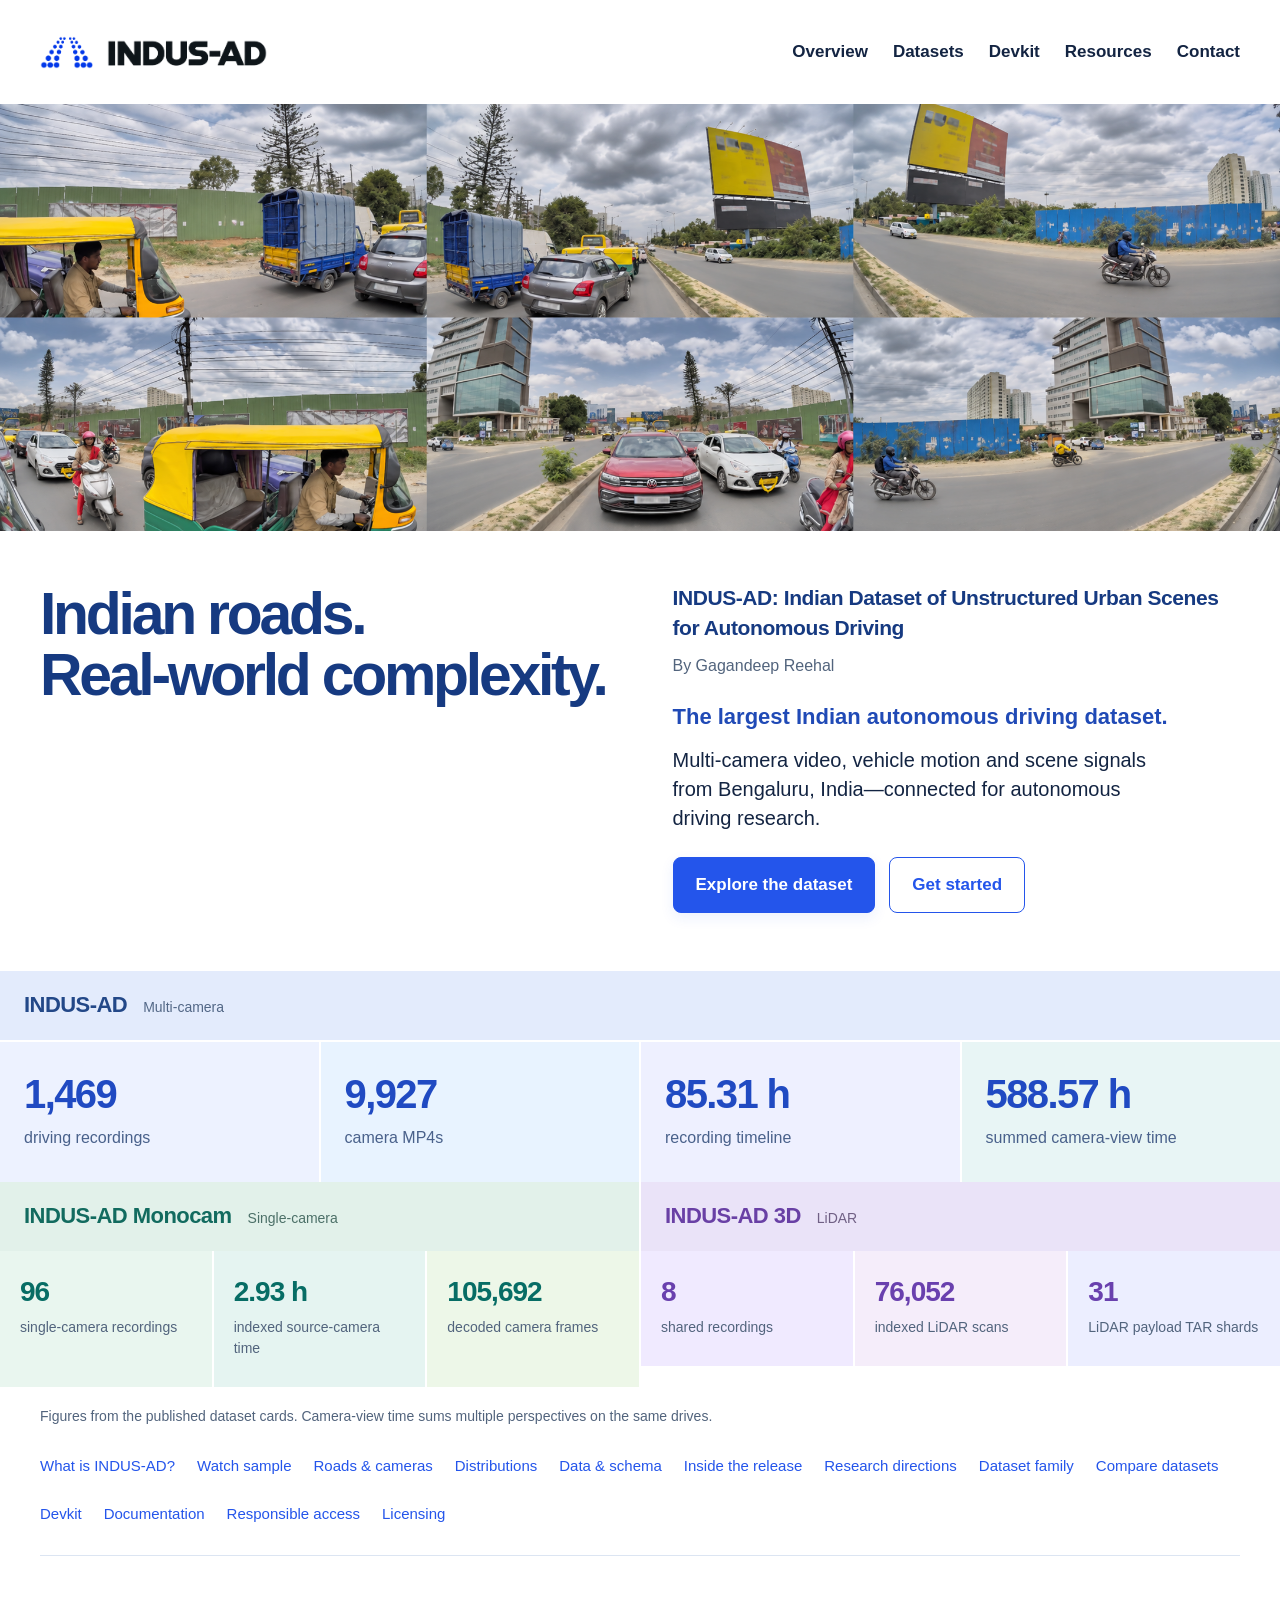
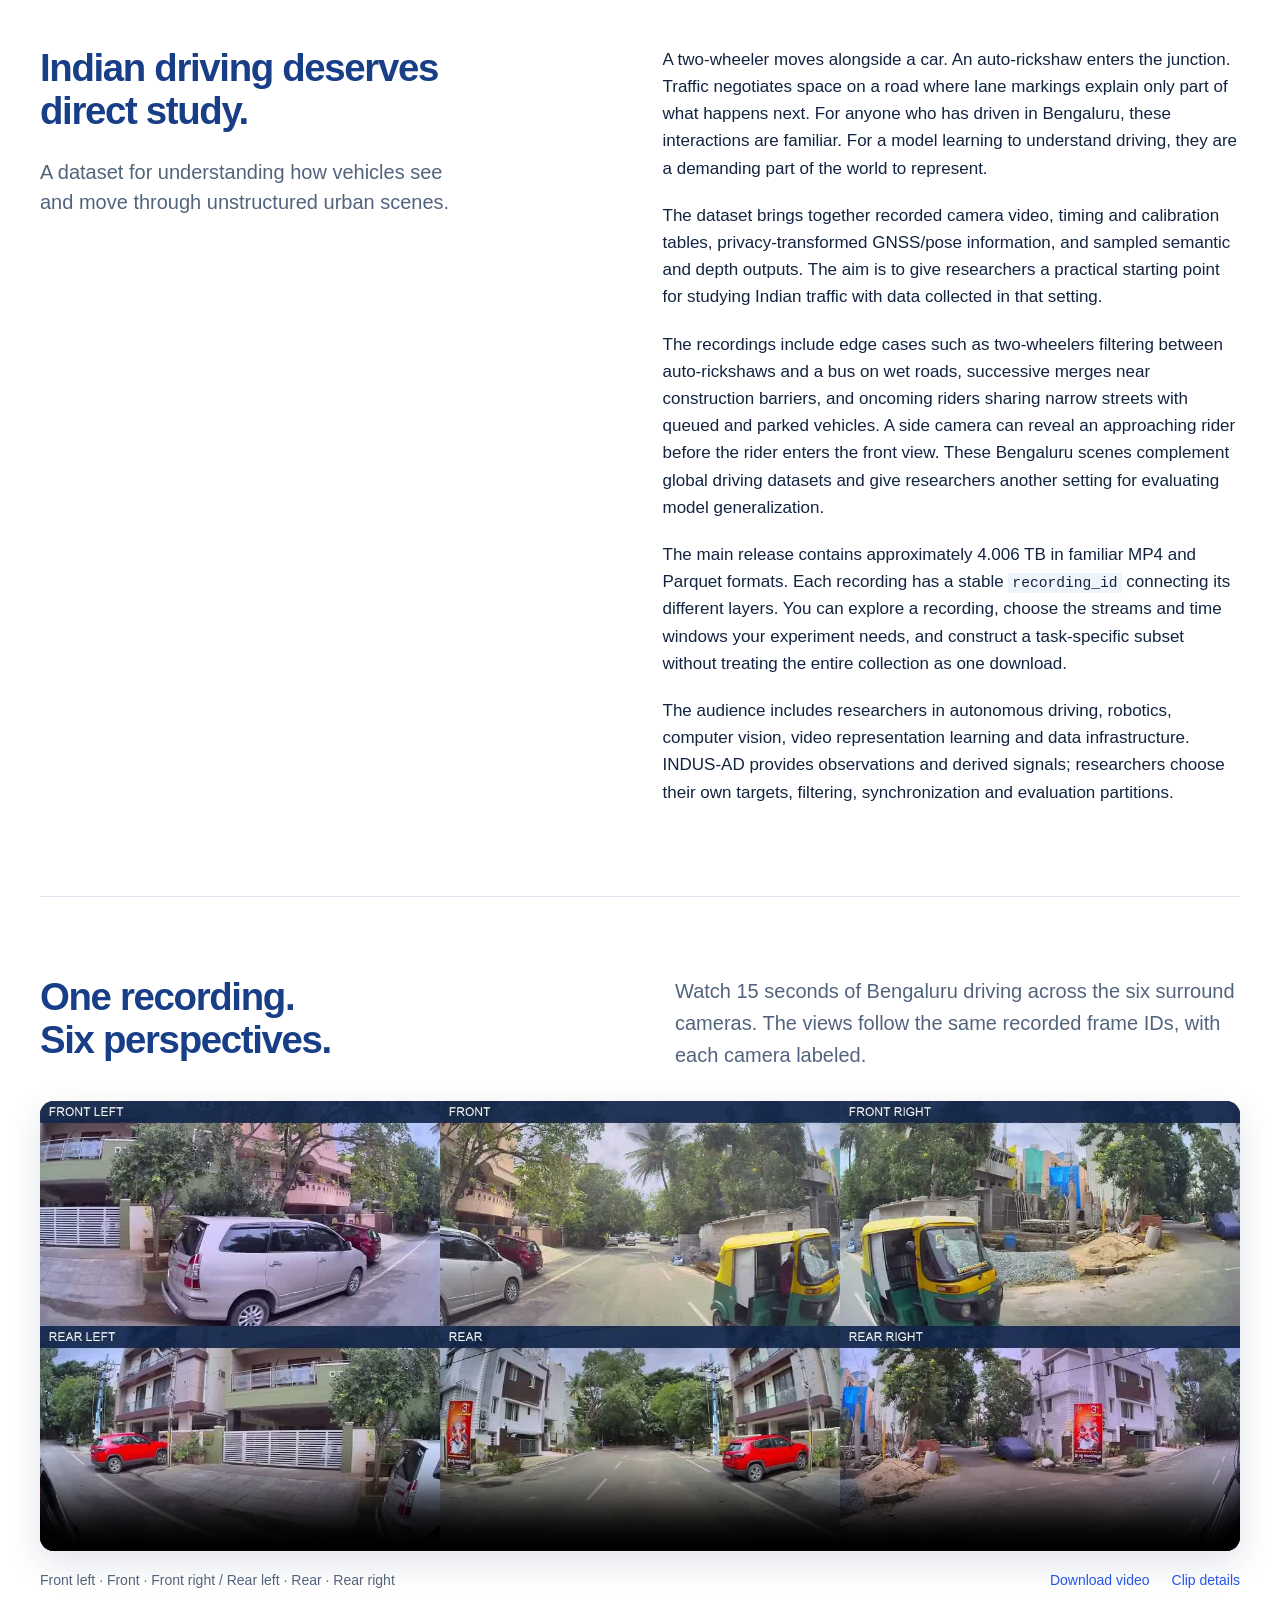
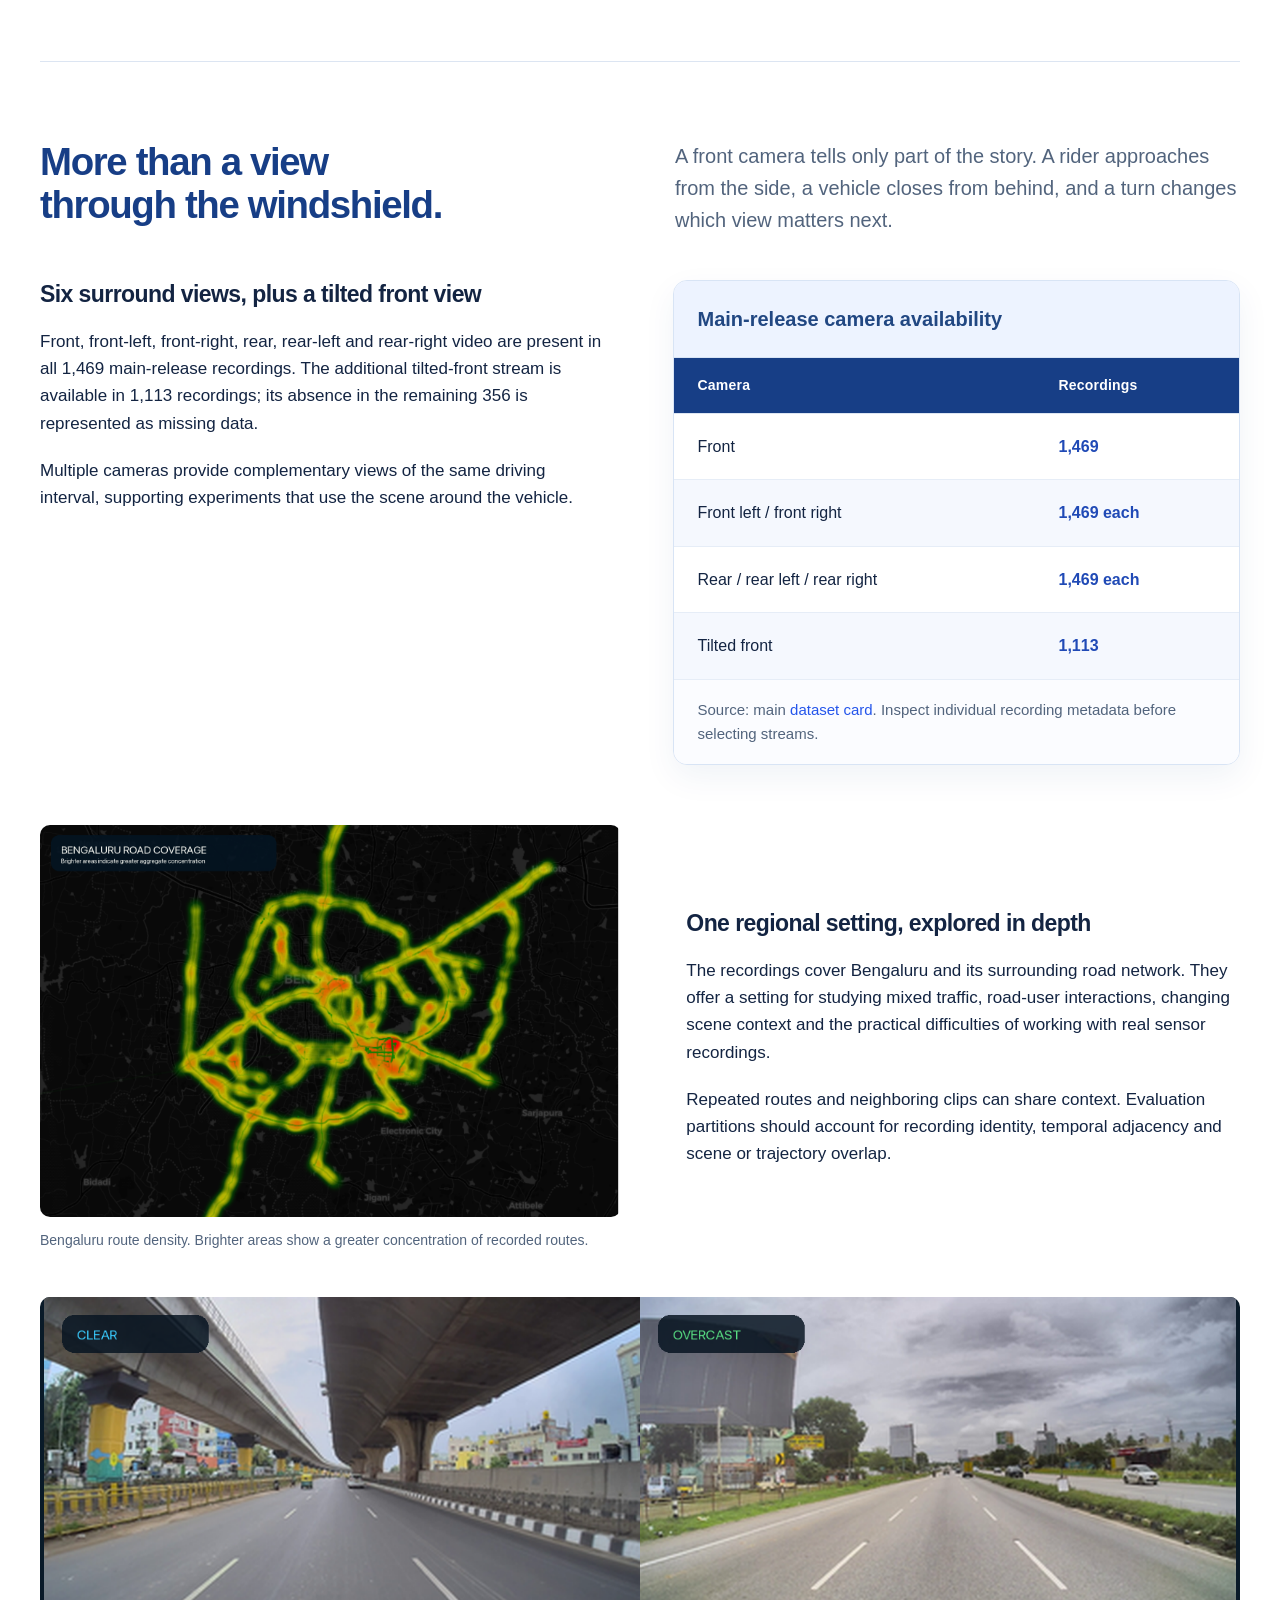
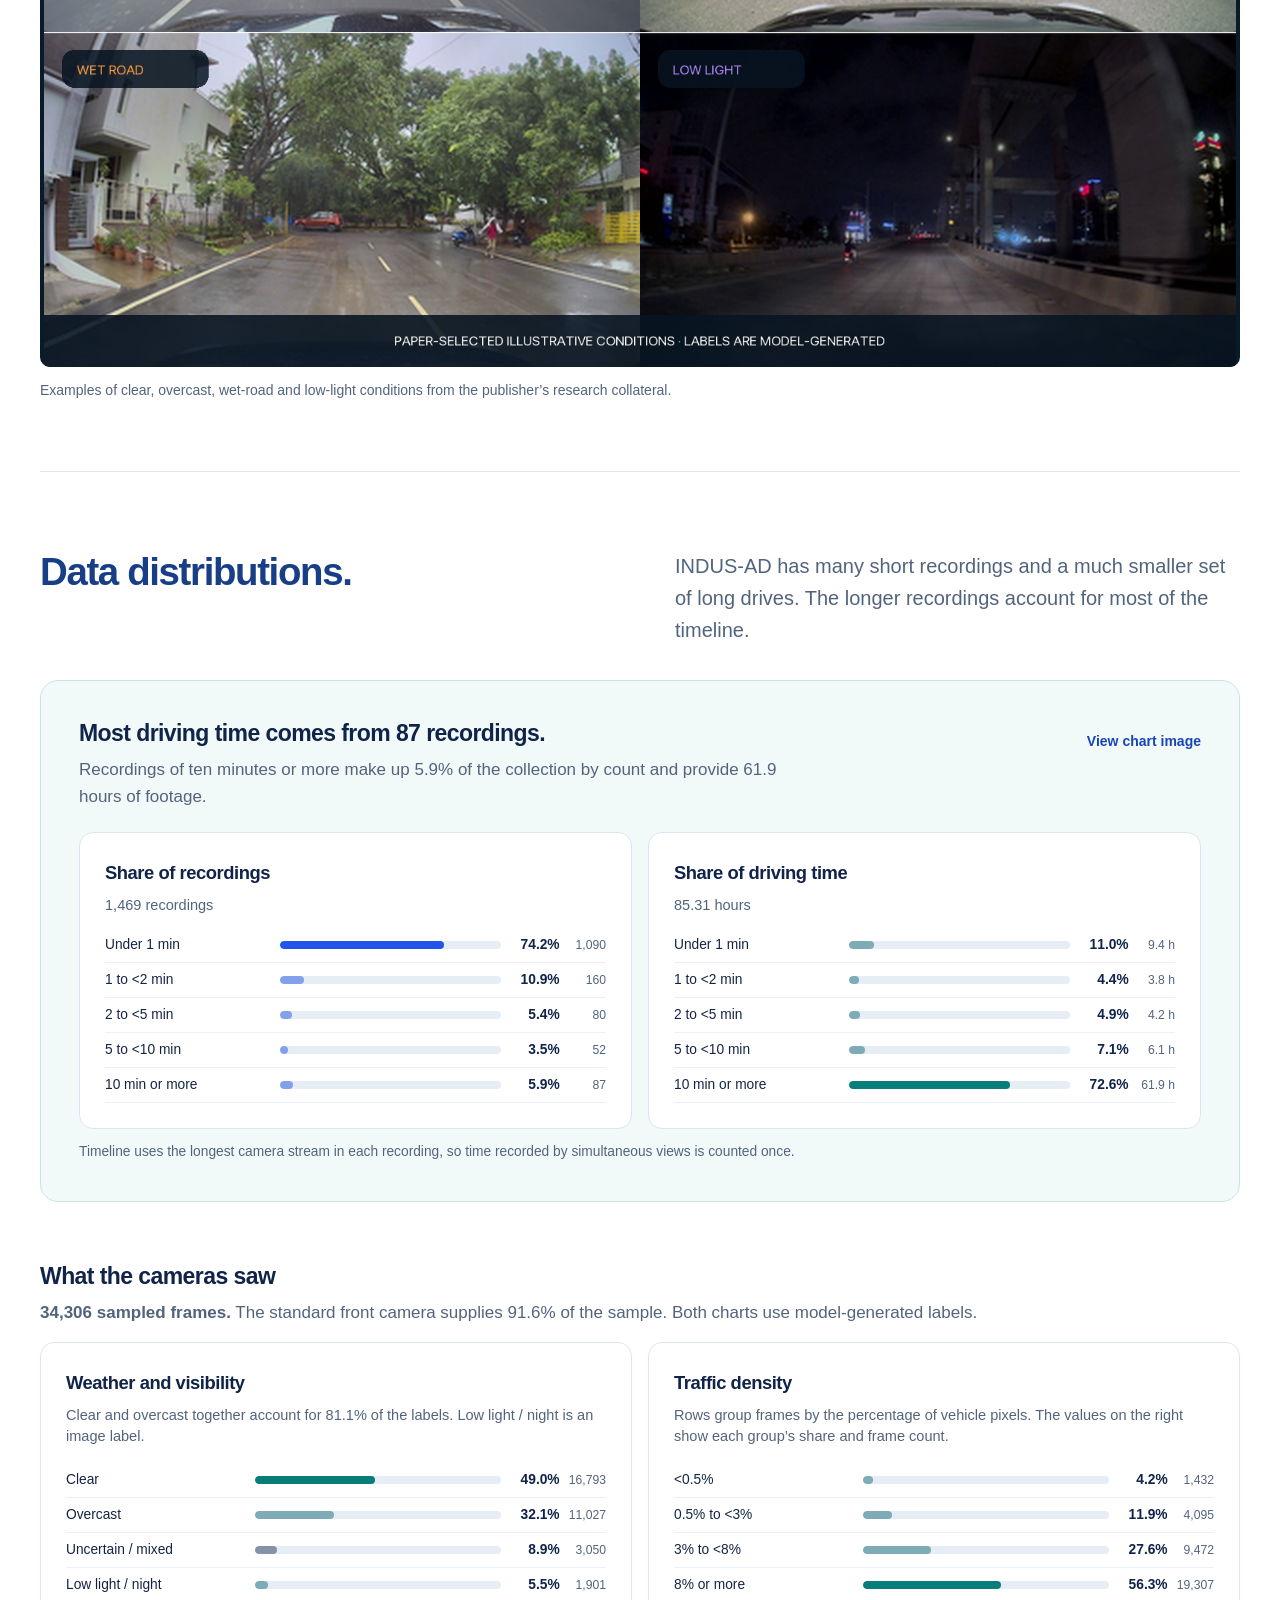
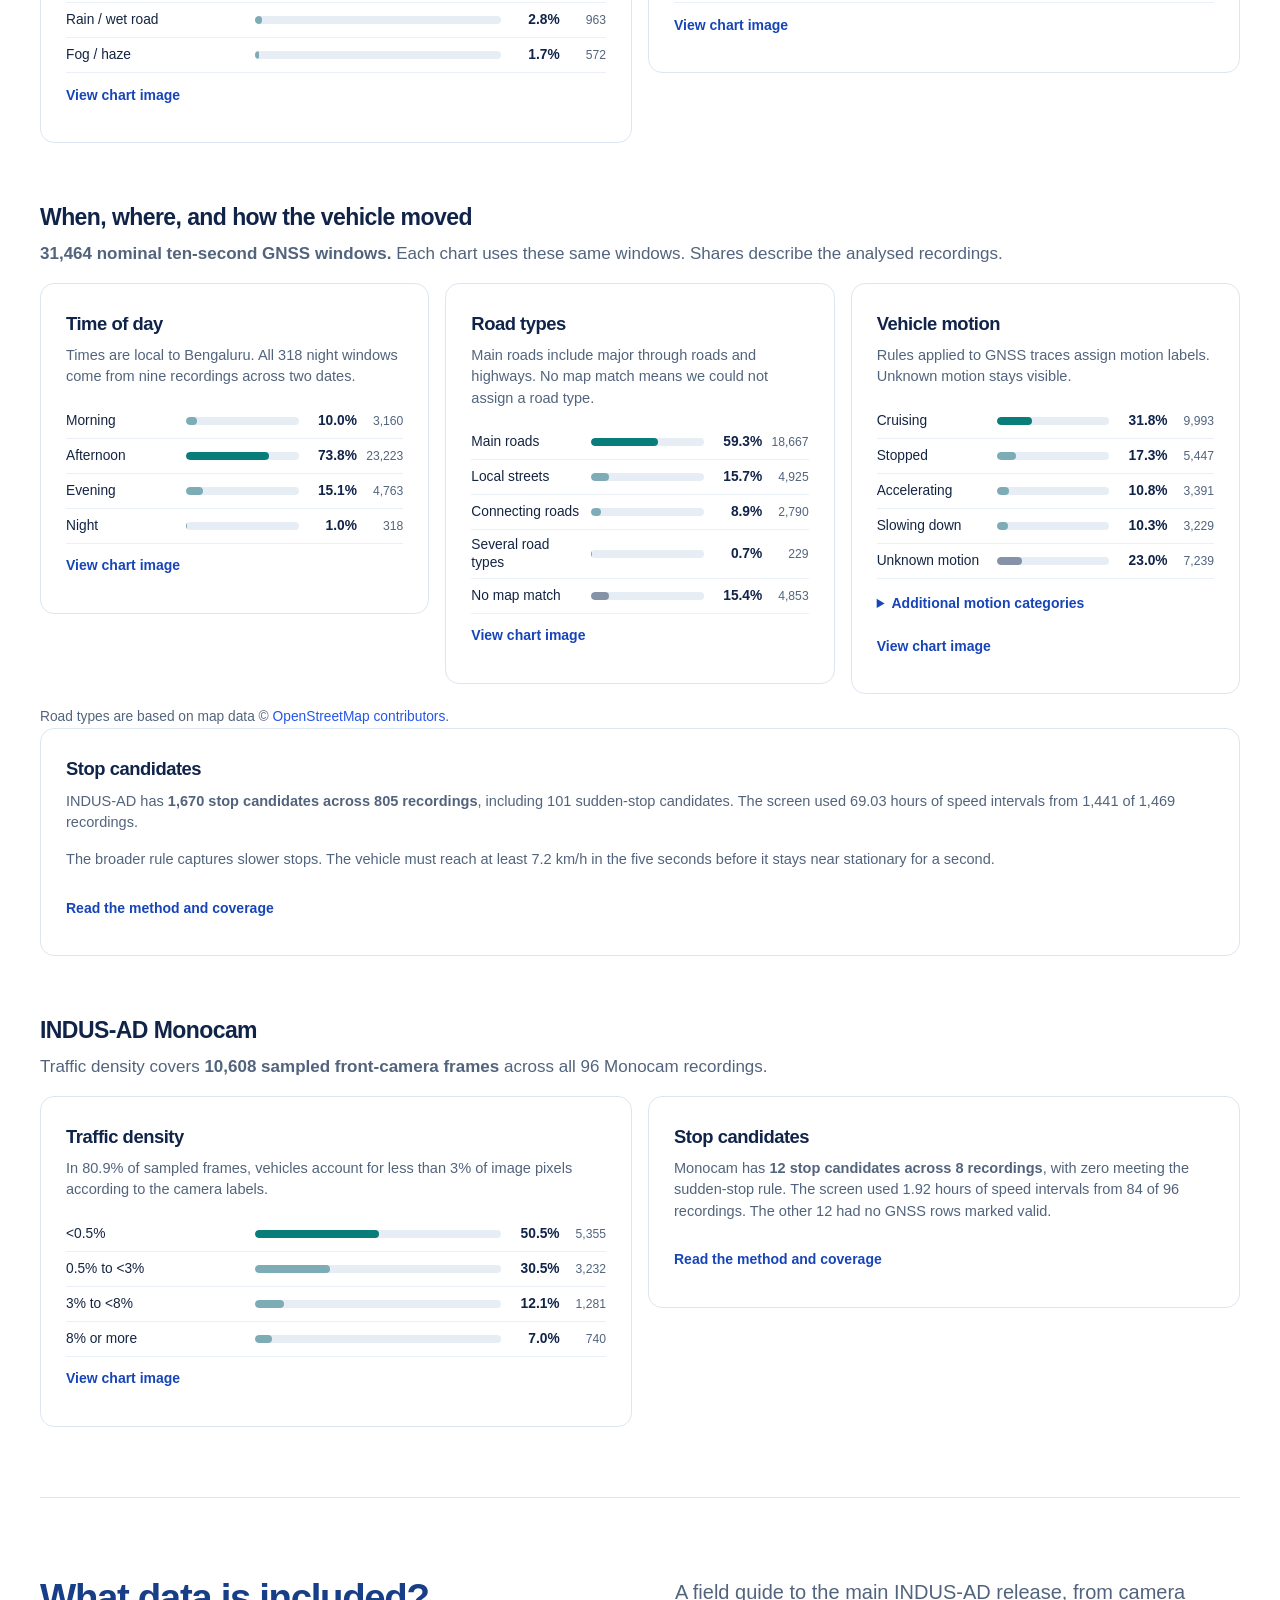
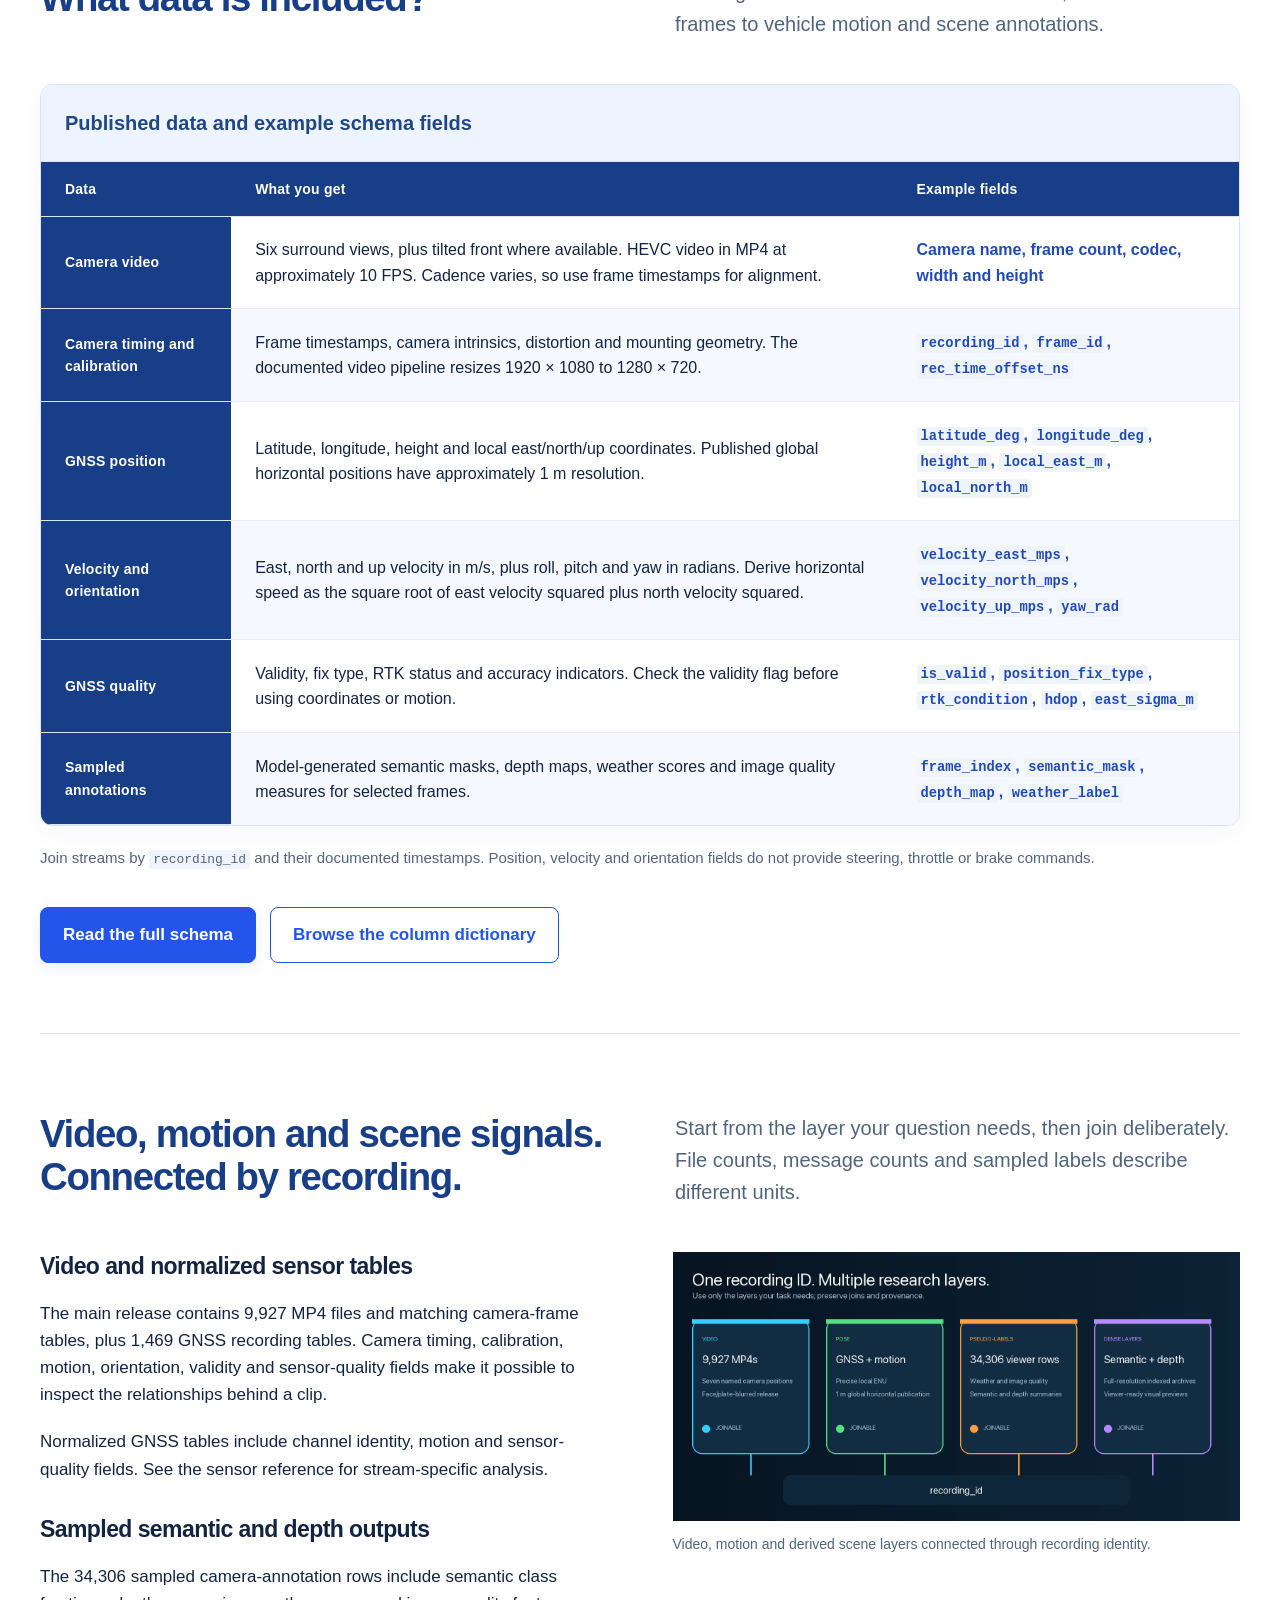
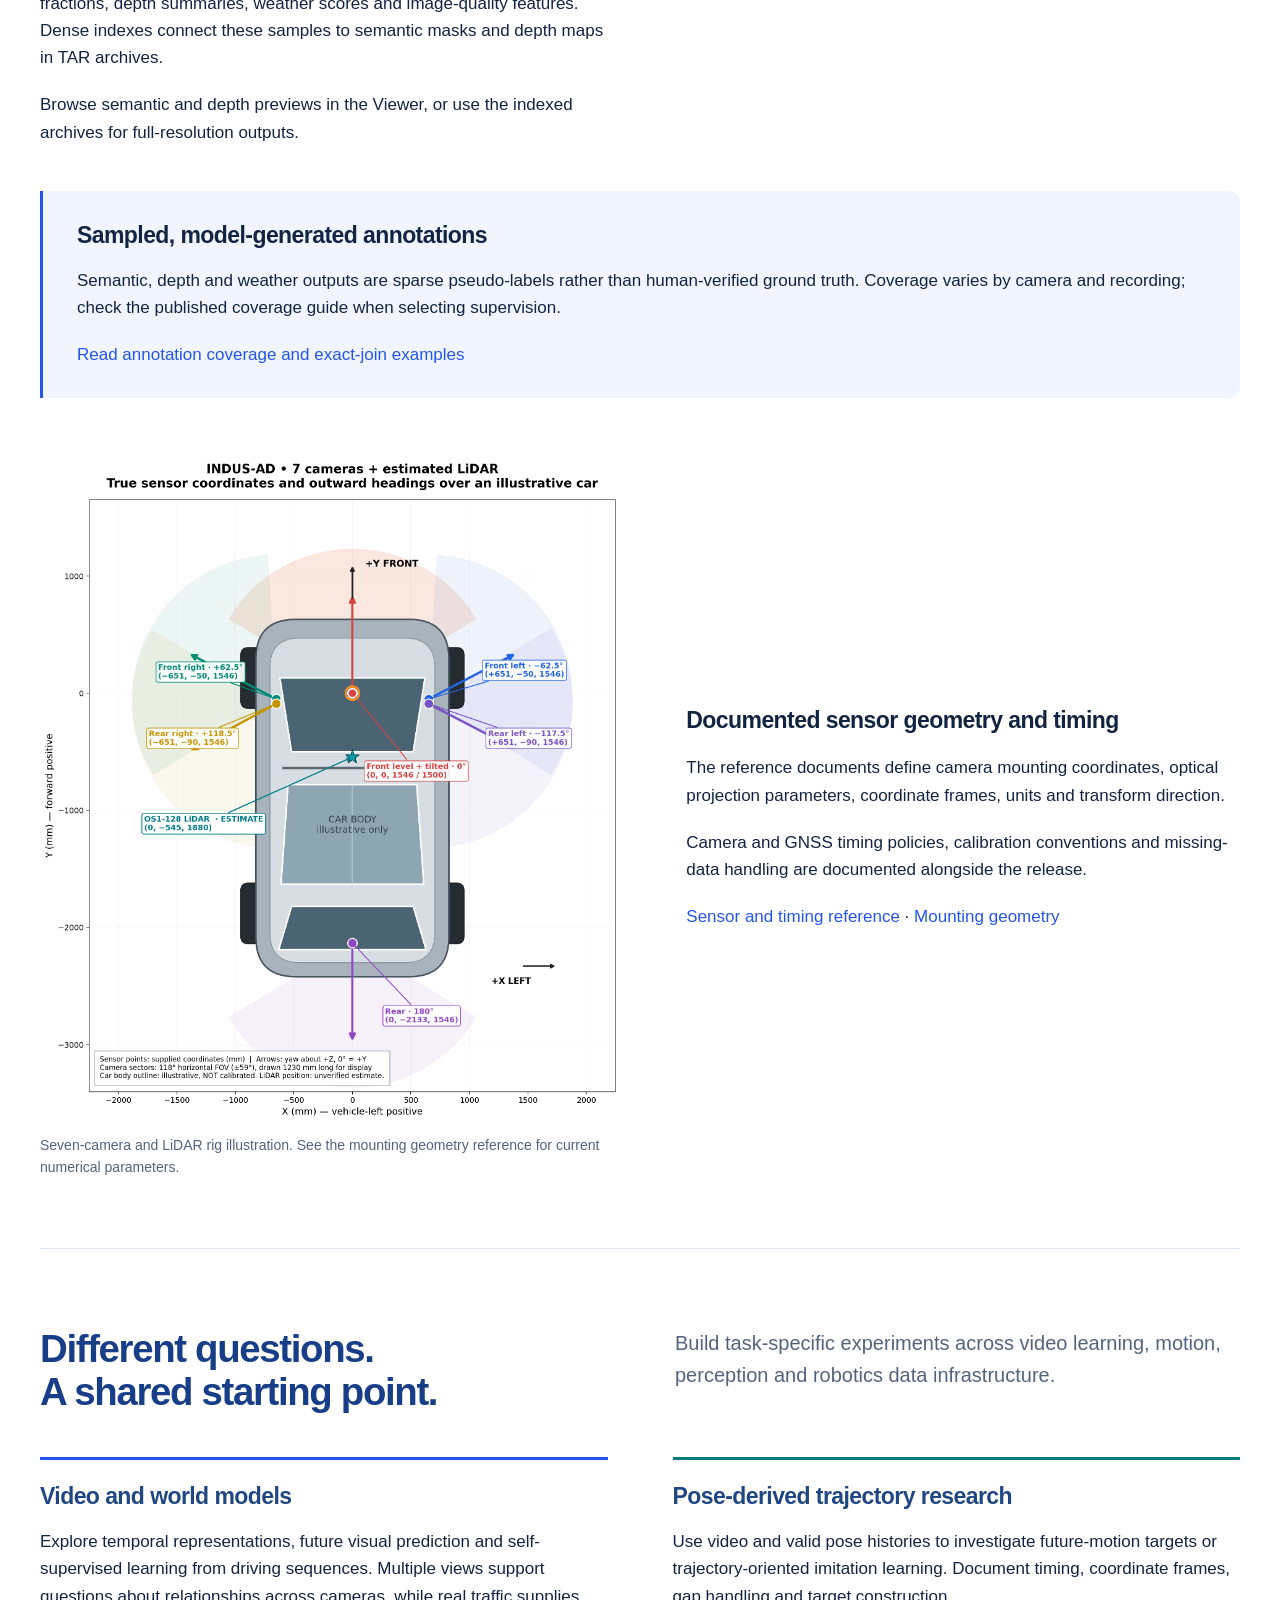
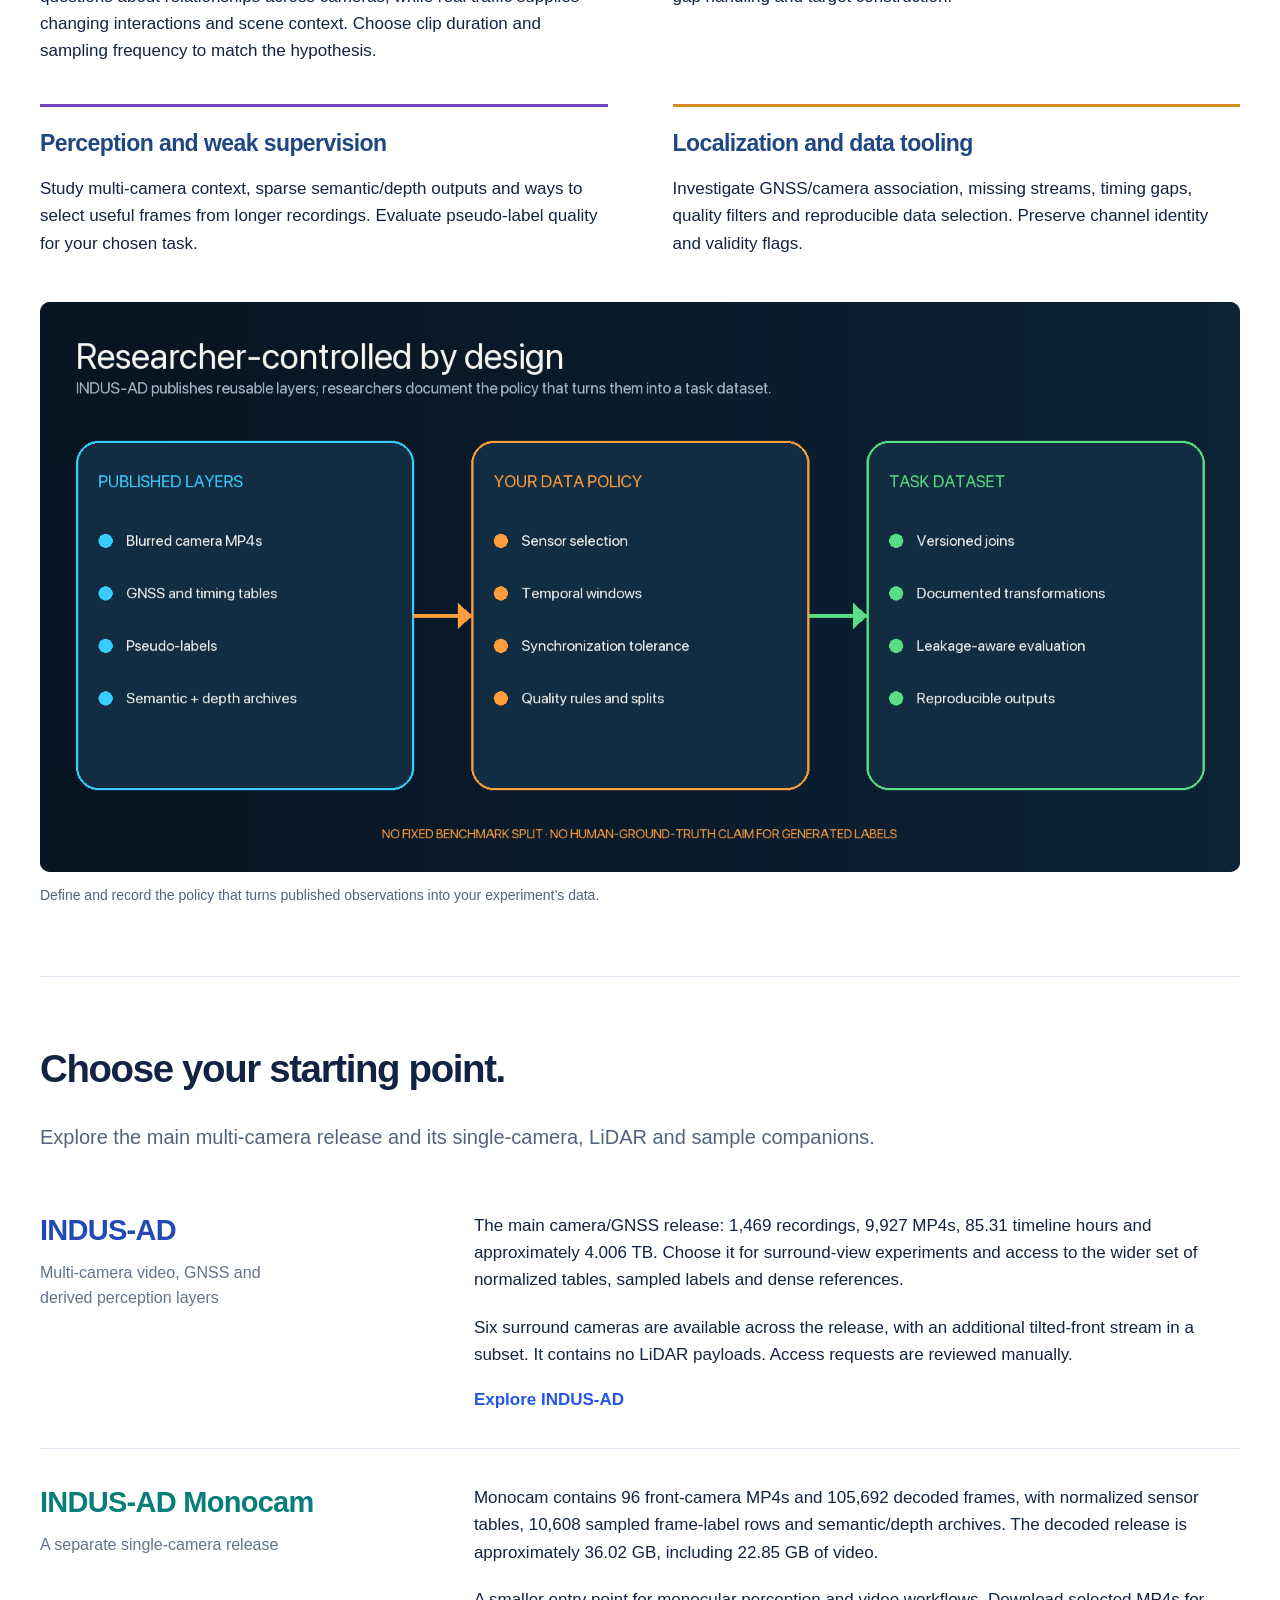
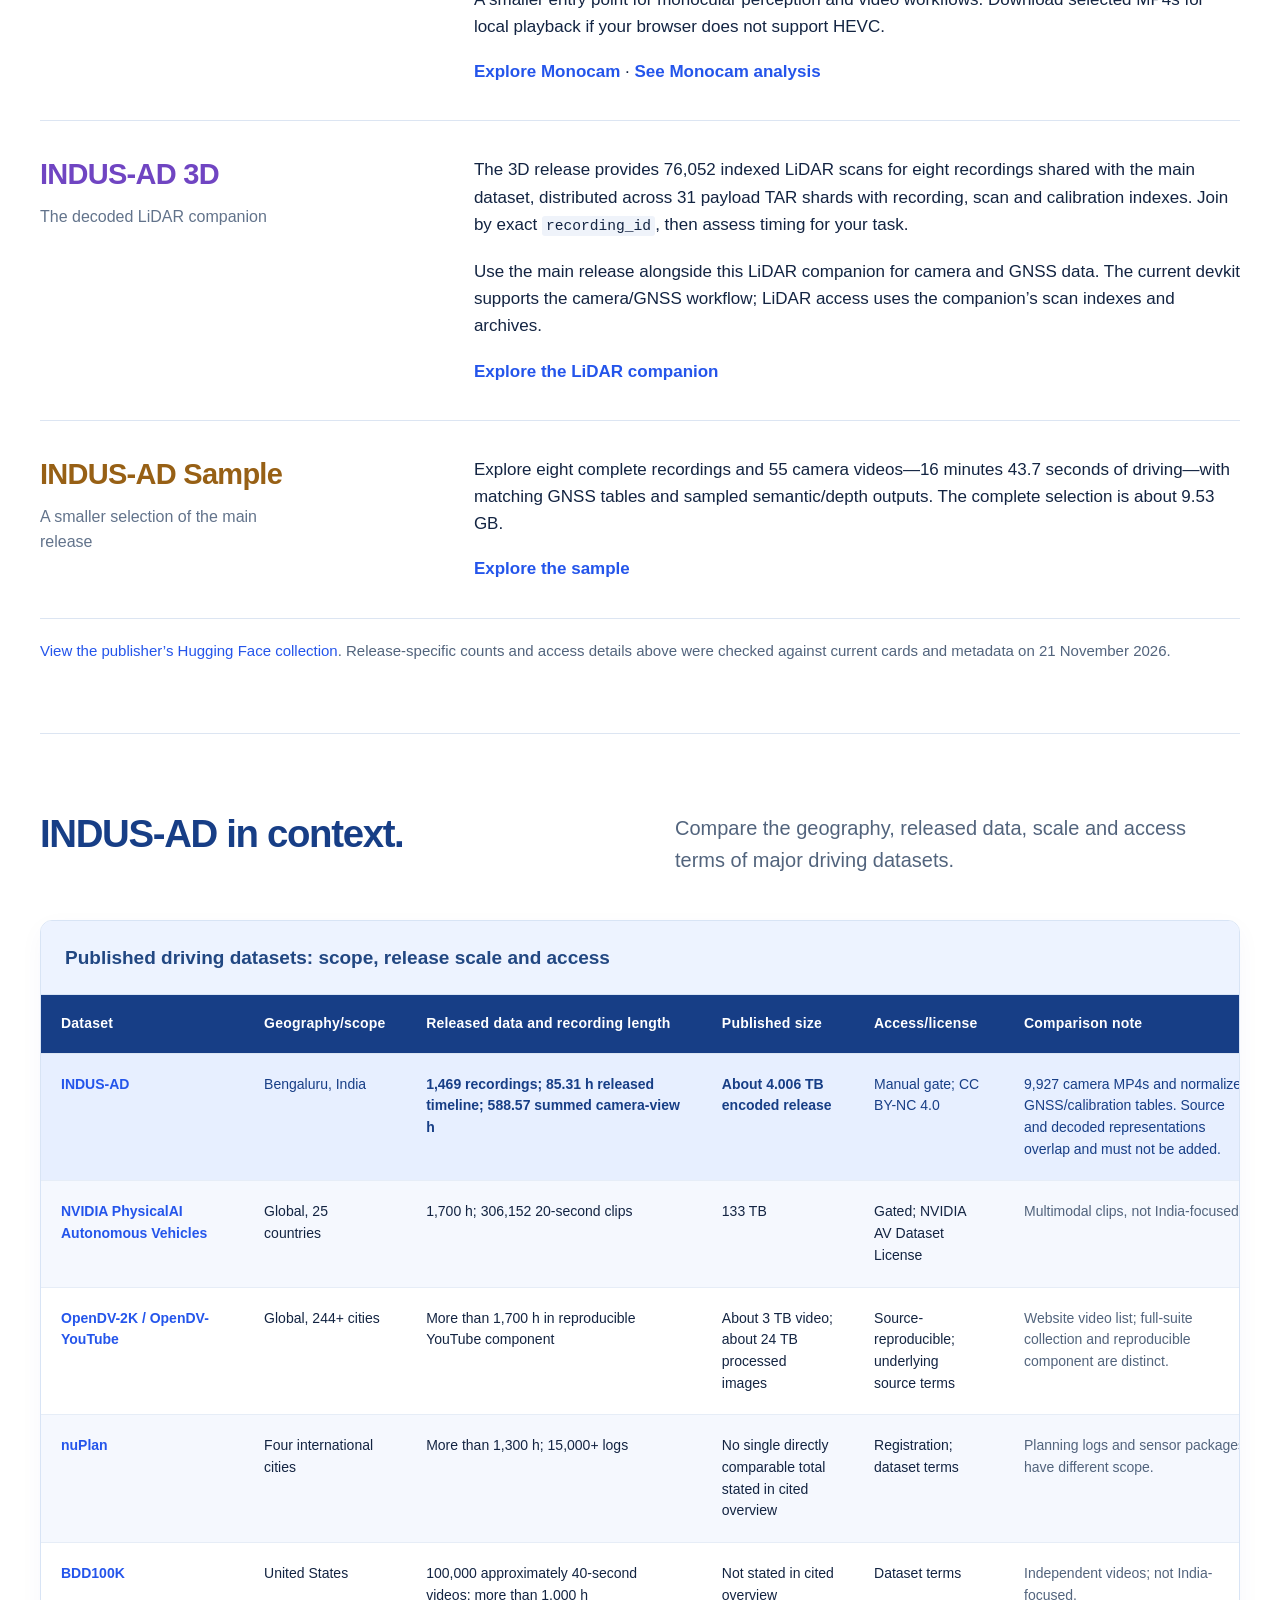
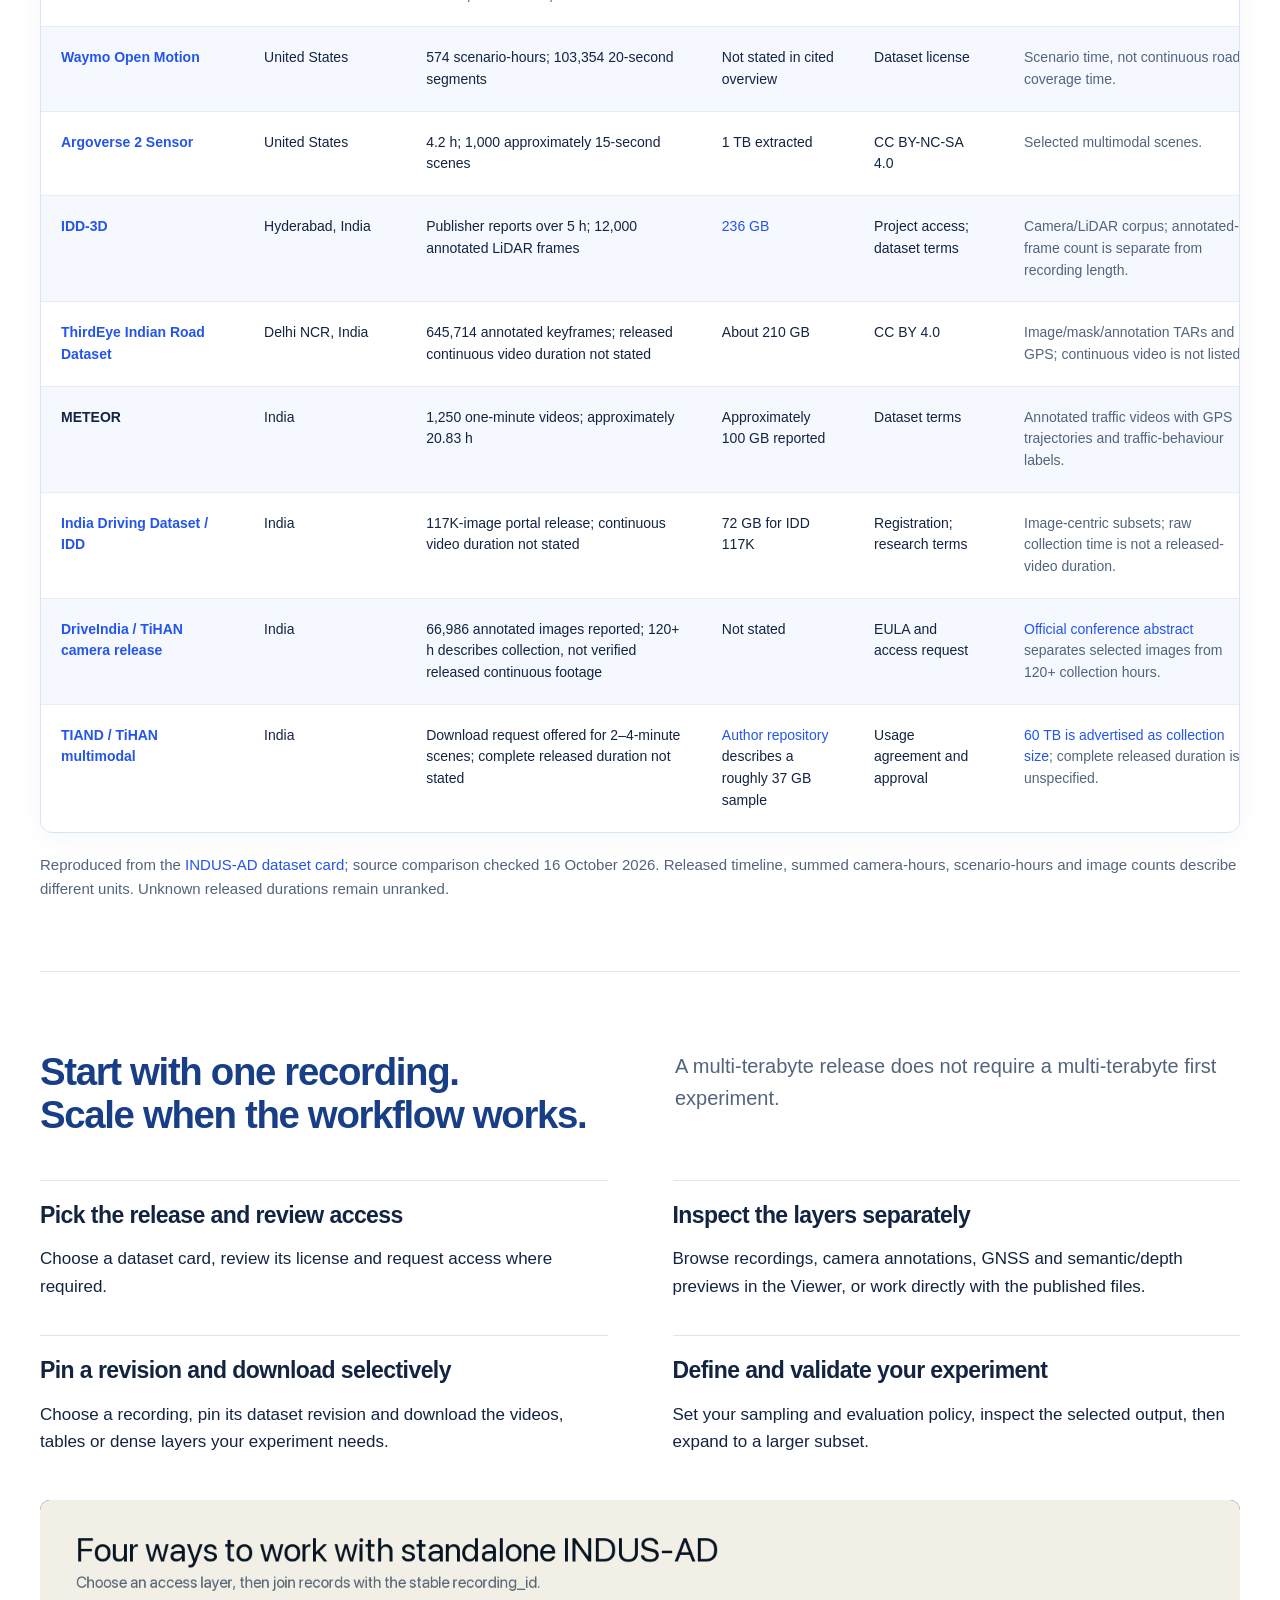
==== index.html @ 44440155 "Update multicamera and Monocam stop counts" ====
<!doctype html>
<html lang="en"><head><meta charset="utf-8"><meta name="viewport" content="width=device-width,initial-scale=1"><meta name="description" content="INDUS-AD brings Indian roads into autonomous-driving research with multi-camera recordings, motion information and sampled scene signals from Bengaluru."><title>INDUS-AD — Indian roads. Real-world complexity.</title><link rel="stylesheet" href="styles.css?v=distributions-v2"></head>
<body><a class="skip" href="#main">Skip to content</a><header class="wrap"><a class="brand" href="#" aria-label="INDUS-AD home"><span class="brand-symbol" aria-hidden="true"></span><span class="brand-text"><span class="brand-wordmark" aria-hidden="true"></span></span></a><nav aria-label="Main navigation"><a href="#overview">Overview</a><a href="#datasets">Datasets</a><a href="#devkit">Devkit</a><a href="#resources">Resources</a><a href="#contact">Contact</a></nav></header>

<main id="main">
<figure class="photo-banner"><a href="assets/banner-clean.png"><img src="assets/banner-clean.png" alt="Presentation collage of Bengaluru road views, adapted from publisher camera previews" width="2172" height="724"></a></figure>
<section class="hero hero-banner-intro wrap"><h1>Indian roads.<br>Real-world complexity.</h1><div><p class="full-name">INDUS-AD: Indian Dataset of Unstructured Urban Scenes for Autonomous Driving</p><p class="hero-author">By Gagandeep Reehal</p><p class="dataset-positioning">The largest Indian autonomous driving dataset.</p><p class="lead">Multi-camera video, vehicle motion and scene signals from Bengaluru, India—connected for autonomous driving research.</p><div class="actions"><a class="button" href="https://huggingface.co/datasets/gagandeepreehal/indus-ad">Explore the dataset</a><a class="button outline" href="#get-started">Get started</a></div></div></section>
<section class="stats" aria-label="Main dataset at a glance"><h2 class="main-metrics-heading">INDUS-AD <span>Multi-camera</span></h2><div><strong>1,469</strong><span>driving recordings</span></div><div><strong>9,927</strong><span>camera MP4s</span></div><div><strong>85.31 h</strong><span>recording timeline</span></div><div><strong>588.57 h</strong><span>summed camera-view time</span></div></section>
<section class="companion-metrics" aria-label="Companion dataset metrics"><div class="companion-metric"><h2>INDUS-AD Monocam <span>Single-camera</span></h2><div class="companion-values"><div><strong>96</strong><span>single-camera recordings</span></div><div><strong>2.93 h</strong><span>indexed source-camera time</span></div><div><strong>105,692</strong><span>decoded camera frames</span></div></div></div><div class="companion-metric"><h2>INDUS-AD 3D <span>LiDAR</span></h2><div class="companion-values"><div><strong>8</strong><span>shared recordings</span></div><div><strong>76,052</strong><span>indexed LiDAR scans</span></div><div><strong>31</strong><span>LiDAR payload TAR shards</span></div></div></div></section>
<p class="wrap stat-note">Figures from the published dataset cards. Camera-view time sums multiple perspectives on the same drives.</p>
<nav class="contents wrap" aria-label="On this page"><a href="#overview">What is INDUS-AD?</a><a href="#sample-video">Watch sample</a><a href="#coverage">Roads &amp; cameras</a><a href="#data-distributions">Distributions</a><a href="#data-schema">Data &amp; schema</a><a href="#layers">Inside the release</a><a href="#research">Research directions</a><a href="#datasets">Dataset family</a><a href="#comparison">Compare datasets</a><a href="#devkit">Devkit</a><a href="#resources">Documentation</a><a href="#access">Responsible access</a><a href="#licensing">Licensing</a></nav>
<section id="overview" class="story wrap"><div><h2>Indian driving deserves direct study.</h2><p class="section-deck">A dataset for understanding how vehicles see and move through unstructured urban scenes.</p></div><div><p>A two-wheeler moves alongside a car. An auto-rickshaw enters the junction. Traffic negotiates space on a road where lane markings explain only part of what happens next. For anyone who has driven in Bengaluru, these interactions are familiar. For a model learning to understand driving, they are a demanding part of the world to represent.</p><p>The dataset brings together recorded camera video, timing and calibration tables, privacy-transformed GNSS/pose information, and sampled semantic and depth outputs. The aim is to give researchers a practical starting point for studying Indian traffic with data collected in that setting.</p><p>The recordings include edge cases such as two-wheelers filtering between auto-rickshaws and a bus on wet roads, successive merges near construction barriers, and oncoming riders sharing narrow streets with queued and parked vehicles. A side camera can reveal an approaching rider before the rider enters the front view. These Bengaluru scenes complement global driving datasets and give researchers another setting for evaluating model generalization.</p><p>The main release contains approximately 4.006 TB in familiar MP4 and Parquet formats. Each recording has a stable <code>recording_id</code> connecting its different layers. You can explore a recording, choose the streams and time windows your experiment needs, and construct a task-specific subset without treating the entire collection as one download.</p><p>The audience includes researchers in autonomous driving, robotics, computer vision, video representation learning and data infrastructure. INDUS-AD provides observations and derived signals; researchers choose their own targets, filtering, synchronization and evaluation partitions.</p></div></section>
<section id="sample-video" class="section video-section wrap"><div class="section-heading"><h2>One recording.<br>Six perspectives.</h2><p>Watch 15 seconds of Bengaluru driving across the six surround cameras. The views follow the same recorded frame IDs, with each camera labeled.</p></div><video controls playsinline preload="metadata" poster="assets/six-camera-poster.jpg" width="1920" height="720" aria-label="Fifteen-second INDUS-AD six-camera driving sample"><source src="assets/indus-ad-six-camera-sample.mp4" type="video/mp4">Your browser cannot play this video. <a href="assets/indus-ad-six-camera-sample.mp4">Download the six-camera sample.</a></video><div class="video-meta"><span>Front left · Front · Front right / Rear left · Rear · Rear right</span><div><a href="assets/indus-ad-six-camera-sample.mp4" download>Download video</a><a href="collateral/six-camera-video-provenance.json">Clip details</a></div></div></section>
<section id="coverage" class="section wrap"><div class="section-heading"><h2>More than a view<br>through the windshield.</h2><p>A front camera tells only part of the story. A rider approaches from the side, a vehicle closes from behind, and a turn changes which view matters next.</p></div><div class="two-column"><div><h3>Six surround views, plus a tilted front view</h3><p>Front, front-left, front-right, rear, rear-left and rear-right video are present in all 1,469 main-release recordings. The additional tilted-front stream is available in 1,113 recordings; its absence in the remaining 356 is represented as missing data.</p><p>Multiple cameras provide complementary views of the same driving interval, supporting experiments that use the scene around the vehicle.</p></div><div class="table-scroll"><table><caption>Main-release camera availability</caption><thead><tr><th scope="col">Camera</th><th scope="col">Recordings</th></tr></thead><tbody><tr><td>Front</td><td>1,469</td></tr><tr><td>Front left / front right</td><td>1,469 each</td></tr><tr><td>Rear / rear left / rear right</td><td>1,469 each</td></tr><tr><td>Tilted front</td><td>1,113</td></tr></tbody></table><p class="note">Source: main <a href="https://huggingface.co/datasets/gagandeepreehal/indus-ad">dataset card</a>. Inspect individual recording metadata before selecting streams.</p></div></div>
<div class="media-pair"><figure><a href="assets/coverage-map.png"><img src="assets/coverage-map.png" alt="Aggregated route-density map across Bengaluru and surrounding road corridors" loading="lazy" width="1600" height="1080"></a><figcaption>Bengaluru route density. Brighter areas show a greater concentration of recorded routes.</figcaption></figure><div><h3>One regional setting, explored in depth</h3><p>The recordings cover Bengaluru and its surrounding road network. They offer a setting for studying mixed traffic, road-user interactions, changing scene context and the practical difficulties of working with real sensor recordings.</p><p>Repeated routes and neighboring clips can share context. Evaluation partitions should account for recording identity, temporal adjacency and scene or trajectory overlap.</p></div></div>
<figure class="wide-media"><a href="assets/driving-conditions.png"><img src="assets/driving-conditions.png" alt="Four recorded road examples showing clear, overcast, wet-road and low-light scenes" loading="lazy" width="1600" height="900"></a><figcaption>Examples of clear, overcast, wet-road and low-light conditions from the publisher’s research collateral.</figcaption></figure></section>
<section id="data-distributions" class="section wrap distribution-section" aria-labelledby="distribution-heading">
  <div class="section-heading">
    <h2 id="distribution-heading">Data distributions.</h2>
    <p>INDUS-AD has many short recordings and a much smaller set of long drives. The longer recordings account for most of the timeline.</p>
  </div>

  <section class="distribution-duration" aria-labelledby="distribution-length">
    <div class="distribution-duration-header">
      <div><h3 id="distribution-length">Most driving time comes from 87 recordings.</h3><p>Recordings of ten minutes or more make up 5.9% of the collection by count and provide 61.9 hours of footage.</p></div>
      <a class="distribution-download" href="assets/distribution/indus-ad-recording-duration.png">View chart image<span class="distribution-visually-hidden"> for recording length</span></a>
    </div>
<div class="distribution-grid distribution-length-grid">
    <article class="distribution-card"><h4>Share of recordings</h4><p class="distribution-card-note">1,469 recordings</p>
      <dl class="distribution-plot">
        <div class="distribution-row"><dt>Under 1 min</dt><dd><span class="distribution-track is-count is-highlighted" aria-hidden="true"><span style="--share:74.2001%"></span></span><span class="distribution-value"><strong>74.2%</strong><span>1,090</span></span></dd></div>
        <div class="distribution-row"><dt>1 to &lt;2 min</dt><dd><span class="distribution-track is-count" aria-hidden="true"><span style="--share:10.8918%"></span></span><span class="distribution-value"><strong>10.9%</strong><span>160</span></span></dd></div>
        <div class="distribution-row"><dt>2 to &lt;5 min</dt><dd><span class="distribution-track is-count" aria-hidden="true"><span style="--share:5.4459%"></span></span><span class="distribution-value"><strong>5.4%</strong><span>80</span></span></dd></div>
        <div class="distribution-row"><dt>5 to &lt;10 min</dt><dd><span class="distribution-track is-count" aria-hidden="true"><span style="--share:3.5398%"></span></span><span class="distribution-value"><strong>3.5%</strong><span>52</span></span></dd></div>
        <div class="distribution-row"><dt>10 min or more</dt><dd><span class="distribution-track is-count" aria-hidden="true"><span style="--share:5.9224%"></span></span><span class="distribution-value"><strong>5.9%</strong><span>87</span></span></dd></div>
      </dl>
    </article>
    <article class="distribution-card"><h4>Share of driving time</h4><p class="distribution-card-note">85.31 hours</p>
      <dl class="distribution-plot">
        <div class="distribution-row"><dt>Under 1 min</dt><dd><span class="distribution-track is-time" aria-hidden="true"><span style="--share:11.0241%"></span></span><span class="distribution-value"><strong>11.0%</strong><span>9.4 h</span></span></dd></div>
        <div class="distribution-row"><dt>1 to &lt;2 min</dt><dd><span class="distribution-track is-time" aria-hidden="true"><span style="--share:4.4006%"></span></span><span class="distribution-value"><strong>4.4%</strong><span>3.8 h</span></span></dd></div>
        <div class="distribution-row"><dt>2 to &lt;5 min</dt><dd><span class="distribution-track is-time" aria-hidden="true"><span style="--share:4.8939%"></span></span><span class="distribution-value"><strong>4.9%</strong><span>4.2 h</span></span></dd></div>
        <div class="distribution-row"><dt>5 to &lt;10 min</dt><dd><span class="distribution-track is-time" aria-hidden="true"><span style="--share:7.1203%"></span></span><span class="distribution-value"><strong>7.1%</strong><span>6.1 h</span></span></dd></div>
        <div class="distribution-row"><dt>10 min or more</dt><dd><span class="distribution-track is-time is-highlighted" aria-hidden="true"><span style="--share:72.5611%"></span></span><span class="distribution-value"><strong>72.6%</strong><span>61.9 h</span></span></dd></div>
      </dl>
    </article>
    </div>
    <p class="distribution-footnote">Timeline uses the longest camera stream in each recording, so time recorded by simultaneous views is counted once.</p>
  </section>

  <section class="distribution-group" aria-labelledby="distribution-camera">
    <h3 id="distribution-camera">What the cameras saw</h3>
    <p class="distribution-sample"><strong>34,306 sampled frames.</strong> The standard front camera supplies 91.6% of the sample. Both charts use model-generated labels.</p>
    <div class="distribution-grid">
    <article class="distribution-card" aria-labelledby="indus-ad-camera-conditions">
      <h4 id="indus-ad-camera-conditions">Weather and visibility</h4>
      <p class="distribution-card-note">Clear and overcast together account for 81.1% of the labels. Low light / night is an image label.</p>
      <dl class="distribution-plot">
        <div class="distribution-row"><dt>Clear</dt><dd><span class="distribution-track is-highlighted" aria-hidden="true"><span style="--share:48.9506%"></span></span><span class="distribution-value"><strong>49.0%</strong><span>16,793</span></span></dd></div>
        <div class="distribution-row"><dt>Overcast</dt><dd><span class="distribution-track" aria-hidden="true"><span style="--share:32.1431%"></span></span><span class="distribution-value"><strong>32.1%</strong><span>11,027</span></span></dd></div>
        <div class="distribution-row"><dt>Uncertain / mixed</dt><dd><span class="distribution-track is-unknown" aria-hidden="true"><span style="--share:8.8906%"></span></span><span class="distribution-value"><strong>8.9%</strong><span>3,050</span></span></dd></div>
        <div class="distribution-row"><dt>Low light / night</dt><dd><span class="distribution-track" aria-hidden="true"><span style="--share:5.5413%"></span></span><span class="distribution-value"><strong>5.5%</strong><span>1,901</span></span></dd></div>
        <div class="distribution-row"><dt>Rain / wet road</dt><dd><span class="distribution-track" aria-hidden="true"><span style="--share:2.8071%"></span></span><span class="distribution-value"><strong>2.8%</strong><span>963</span></span></dd></div>
        <div class="distribution-row"><dt>Fog / haze</dt><dd><span class="distribution-track" aria-hidden="true"><span style="--share:1.6673%"></span></span><span class="distribution-value"><strong>1.7%</strong><span>572</span></span></dd></div>
      </dl>
      <a class="distribution-download" href="assets/distribution/indus-ad-camera-conditions.png">View chart image<span class="distribution-visually-hidden"> for weather and visibility</span></a>
    </article>
    <article class="distribution-card" aria-labelledby="indus-ad-traffic-density">
      <h4 id="indus-ad-traffic-density">Traffic density</h4>
      <p class="distribution-card-note">Rows group frames by the percentage of vehicle pixels. The values on the right show each group’s share and frame count.</p>
      <dl class="distribution-plot">
        <div class="distribution-row"><dt>&lt;0.5%</dt><dd><span class="distribution-track" aria-hidden="true"><span style="--share:4.1742%"></span></span><span class="distribution-value"><strong>4.2%</strong><span>1,432</span></span></dd></div>
        <div class="distribution-row"><dt>0.5% to &lt;3%</dt><dd><span class="distribution-track" aria-hidden="true"><span style="--share:11.9367%"></span></span><span class="distribution-value"><strong>11.9%</strong><span>4,095</span></span></dd></div>
        <div class="distribution-row"><dt>3% to &lt;8%</dt><dd><span class="distribution-track" aria-hidden="true"><span style="--share:27.6103%"></span></span><span class="distribution-value"><strong>27.6%</strong><span>9,472</span></span></dd></div>
        <div class="distribution-row"><dt>8% or more</dt><dd><span class="distribution-track is-highlighted" aria-hidden="true"><span style="--share:56.2788%"></span></span><span class="distribution-value"><strong>56.3%</strong><span>19,307</span></span></dd></div>
      </dl>
      <a class="distribution-download" href="assets/distribution/indus-ad-traffic-density.png">View chart image<span class="distribution-visually-hidden"> for traffic density</span></a>
    </article>
    </div>
  </section>

  <section class="distribution-group" aria-labelledby="distribution-gnss">
    <h3 id="distribution-gnss">When, where, and how the vehicle moved</h3>
    <p class="distribution-sample"><strong>31,464 nominal ten-second GNSS windows.</strong> Each chart uses these same windows. Shares describe the analysed recordings.</p>
    <div class="distribution-grid distribution-grid-three">
    <article class="distribution-card" aria-labelledby="indus-ad-time-of-day">
      <h4 id="indus-ad-time-of-day">Time of day</h4>
      <p class="distribution-card-note">Times are local to Bengaluru. All 318 night windows come from nine recordings across two dates.</p>
      <dl class="distribution-plot">
        <div class="distribution-row"><dt>Morning</dt><dd><span class="distribution-track" aria-hidden="true"><span style="--share:10.0432%"></span></span><span class="distribution-value"><strong>10.0%</strong><span>3,160</span></span></dd></div>
        <div class="distribution-row"><dt>Afternoon</dt><dd><span class="distribution-track is-highlighted" aria-hidden="true"><span style="--share:73.8082%"></span></span><span class="distribution-value"><strong>73.8%</strong><span>23,223</span></span></dd></div>
        <div class="distribution-row"><dt>Evening</dt><dd><span class="distribution-track" aria-hidden="true"><span style="--share:15.1379%"></span></span><span class="distribution-value"><strong>15.1%</strong><span>4,763</span></span></dd></div>
        <div class="distribution-row"><dt>Night</dt><dd><span class="distribution-track" aria-hidden="true"><span style="--share:1.0107%"></span></span><span class="distribution-value"><strong>1.0%</strong><span>318</span></span></dd></div>
      </dl>
      <a class="distribution-download" href="assets/distribution/indus-ad-time-of-day.png">View chart image<span class="distribution-visually-hidden"> for time of day</span></a>
    </article>
    <article class="distribution-card" aria-labelledby="indus-ad-road-context">
      <h4 id="indus-ad-road-context">Road types</h4>
      <p class="distribution-card-note">Main roads include major through roads and highways. No map match means we could not assign a road type.</p>
      <dl class="distribution-plot">
        <div class="distribution-row"><dt>Main roads</dt><dd><span class="distribution-track is-highlighted" aria-hidden="true"><span style="--share:59.3281%"></span></span><span class="distribution-value"><strong>59.3%</strong><span>18,667</span></span></dd></div>
        <div class="distribution-row"><dt>Local streets</dt><dd><span class="distribution-track" aria-hidden="true"><span style="--share:15.6528%"></span></span><span class="distribution-value"><strong>15.7%</strong><span>4,925</span></span></dd></div>
        <div class="distribution-row"><dt>Connecting roads</dt><dd><span class="distribution-track" aria-hidden="true"><span style="--share:8.8673%"></span></span><span class="distribution-value"><strong>8.9%</strong><span>2,790</span></span></dd></div>
        <div class="distribution-row"><dt>Several road types</dt><dd><span class="distribution-track" aria-hidden="true"><span style="--share:0.7278%"></span></span><span class="distribution-value"><strong>0.7%</strong><span>229</span></span></dd></div>
        <div class="distribution-row"><dt>No map match</dt><dd><span class="distribution-track is-unknown" aria-hidden="true"><span style="--share:15.4240%"></span></span><span class="distribution-value"><strong>15.4%</strong><span>4,853</span></span></dd></div>
      </dl>
      <a class="distribution-download" href="assets/distribution/indus-ad-road-context.png">View chart image<span class="distribution-visually-hidden"> for road types</span></a>
    </article>
    <article class="distribution-card" aria-labelledby="indus-ad-gnss-motion">
      <h4 id="indus-ad-gnss-motion">Vehicle motion</h4>
      <p class="distribution-card-note">Rules applied to GNSS traces assign motion labels. Unknown motion stays visible.</p>
      <dl class="distribution-plot">
        <div class="distribution-row"><dt>Cruising</dt><dd><span class="distribution-track is-highlighted" aria-hidden="true"><span style="--share:31.7601%"></span></span><span class="distribution-value"><strong>31.8%</strong><span>9,993</span></span></dd></div>
        <div class="distribution-row"><dt>Stopped</dt><dd><span class="distribution-track" aria-hidden="true"><span style="--share:17.3118%"></span></span><span class="distribution-value"><strong>17.3%</strong><span>5,447</span></span></dd></div>
        <div class="distribution-row"><dt>Accelerating</dt><dd><span class="distribution-track" aria-hidden="true"><span style="--share:10.7774%"></span></span><span class="distribution-value"><strong>10.8%</strong><span>3,391</span></span></dd></div>
        <div class="distribution-row"><dt>Slowing down</dt><dd><span class="distribution-track" aria-hidden="true"><span style="--share:10.2625%"></span></span><span class="distribution-value"><strong>10.3%</strong><span>3,229</span></span></dd></div>
        <div class="distribution-row"><dt>Unknown motion</dt><dd><span class="distribution-track is-unknown" aria-hidden="true"><span style="--share:23.0072%"></span></span><span class="distribution-value"><strong>23.0%</strong><span>7,239</span></span></dd></div>
      </dl>
      <details class="distribution-details"><summary>Additional motion categories</summary>
      <dl class="distribution-plot">
        <div class="distribution-row"><dt>Other motion</dt><dd><span class="distribution-track" aria-hidden="true"><span style="--share:2.8445%"></span></span><span class="distribution-value"><strong>2.8%</strong><span>895</span></span></dd></div>
        <div class="distribution-row"><dt>Stopping</dt><dd><span class="distribution-track" aria-hidden="true"><span style="--share:2.2534%"></span></span><span class="distribution-value"><strong>2.3%</strong><span>709</span></span></dd></div>
        <div class="distribution-row"><dt>Starting</dt><dd><span class="distribution-track" aria-hidden="true"><span style="--share:1.6686%"></span></span><span class="distribution-value"><strong>1.7%</strong><span>525</span></span></dd></div>
        <div class="distribution-row"><dt>Left turn</dt><dd><span class="distribution-track" aria-hidden="true"><span style="--share:0.0604%"></span></span><span class="distribution-value"><strong>0.1%</strong><span>19</span></span></dd></div>
        <div class="distribution-row"><dt>Right turn</dt><dd><span class="distribution-track" aria-hidden="true"><span style="--share:0.0509%"></span></span><span class="distribution-value"><strong>0.1%</strong><span>16</span></span></dd></div>
        <div class="distribution-row"><dt>U-turn</dt><dd><span class="distribution-track" aria-hidden="true"><span style="--share:0.0032%"></span></span><span class="distribution-value"><strong>&lt;0.1%</strong><span>1</span></span></dd></div>
      </dl>
      </details>
      <a class="distribution-download" href="assets/distribution/indus-ad-gnss-motion.png">View chart image<span class="distribution-visually-hidden"> for vehicle motion</span></a>
    </article>
    </div>
    <p class="distribution-footnote">Road types are based on map data © <a href="https://www.openstreetmap.org/copyright">OpenStreetMap contributors</a>.</p>
  </section>

  <article id="multicam-stop-candidates" class="distribution-card" aria-labelledby="multicam-stops-heading">
    <h4 id="multicam-stops-heading">Stop candidates</h4>
    <p class="distribution-card-note">INDUS-AD has <strong>1,670 stop candidates across 805 recordings</strong>, including 101 sudden-stop candidates. The screen used 69.03 hours of speed intervals from 1,441 of 1,469 recordings.</p>
    <p class="distribution-card-note">The broader rule captures slower stops. The vehicle must reach at least 7.2 km/h in the five seconds before it stays near stationary for a second.</p>
    <a class="distribution-download" href="https://huggingface.co/datasets/gagandeepreehal/indus-ad#traffic-density-and-stop-candidates">Read the method and coverage</a>
  </article>

  <section id="monocam-distributions" class="distribution-group" aria-labelledby="distribution-monocam">
    <h3 id="distribution-monocam">INDUS-AD Monocam</h3>
    <p class="distribution-sample">Traffic density covers <strong>10,608 sampled front-camera frames</strong> across all 96 Monocam recordings.</p>
    <div class="distribution-grid">
    <article class="distribution-card" aria-labelledby="monocam-traffic-density">
      <h4 id="monocam-traffic-density">Traffic density</h4>
      <p class="distribution-card-note">In 80.9% of sampled frames, vehicles account for less than 3% of image pixels according to the camera labels.</p>
      <dl class="distribution-plot">
        <div class="distribution-row"><dt>&lt;0.5%</dt><dd><span class="distribution-track is-highlighted" aria-hidden="true"><span style="--share:50.4808%"></span></span><span class="distribution-value"><strong>50.5%</strong><span>5,355</span></span></dd></div>
        <div class="distribution-row"><dt>0.5% to &lt;3%</dt><dd><span class="distribution-track" aria-hidden="true"><span style="--share:30.4676%"></span></span><span class="distribution-value"><strong>30.5%</strong><span>3,232</span></span></dd></div>
        <div class="distribution-row"><dt>3% to &lt;8%</dt><dd><span class="distribution-track" aria-hidden="true"><span style="--share:12.0758%"></span></span><span class="distribution-value"><strong>12.1%</strong><span>1,281</span></span></dd></div>
        <div class="distribution-row"><dt>8% or more</dt><dd><span class="distribution-track" aria-hidden="true"><span style="--share:6.9759%"></span></span><span class="distribution-value"><strong>7.0%</strong><span>740</span></span></dd></div>
      </dl>
      <a class="distribution-download" href="assets/distribution/indus-ad-monocam-traffic-density.png">View chart image<span class="distribution-visually-hidden"> for Monocam traffic density</span></a>
    </article>
    <article class="distribution-card" aria-labelledby="monocam-stops">
      <h4 id="monocam-stops">Stop candidates</h4>
      <p class="distribution-card-note">Monocam has <strong>12 stop candidates across 8 recordings</strong>, with zero meeting the sudden-stop rule. The screen used 1.92 hours of speed intervals from 84 of 96 recordings. The other 12 had no GNSS rows marked valid.</p>
      <a class="distribution-download" href="https://huggingface.co/datasets/gagandeepreehal/indus-ad-monocam#traffic-density-and-stop-candidates">Read the method and coverage</a>
    </article>
    </div>
  </section>
</section>
<section id="data-schema" class="section wrap"><div class="section-heading"><h2>What data is included?</h2><p>A field guide to the main INDUS-AD release, from camera frames to vehicle motion and scene annotations.</p></div>
<div class="comparison-scroll" role="region" aria-label="INDUS-AD data fields" tabindex="0"><table><caption>Published data and example schema fields</caption><thead><tr><th scope="col">Data</th><th scope="col">What you get</th><th scope="col">Example fields</th></tr></thead><tbody>
<tr><th scope="row">Camera video</th><td>Six surround views, plus tilted front where available. HEVC video in MP4 at approximately 10 FPS. Cadence varies, so use frame timestamps for alignment.</td><td>Camera name, frame count, codec, width and height</td></tr>
<tr><th scope="row">Camera timing and calibration</th><td>Frame timestamps, camera intrinsics, distortion and mounting geometry. The documented video pipeline resizes 1920 × 1080 to 1280 × 720.</td><td><code>recording_id</code>, <code>frame_id</code>, <code>rec_time_offset_ns</code></td></tr>
<tr><th scope="row">GNSS position</th><td>Latitude, longitude, height and local east/north/up coordinates. Published global horizontal positions have approximately 1 m resolution.</td><td><code>latitude_deg</code>, <code>longitude_deg</code>, <code>height_m</code>, <code>local_east_m</code>, <code>local_north_m</code></td></tr>
<tr><th scope="row">Velocity and orientation</th><td>East, north and up velocity in m/s, plus roll, pitch and yaw in radians. Derive horizontal speed as the square root of east velocity squared plus north velocity squared.</td><td><code>velocity_east_mps</code>, <code>velocity_north_mps</code>, <code>velocity_up_mps</code>, <code>yaw_rad</code></td></tr>
<tr><th scope="row">GNSS quality</th><td>Validity, fix type, RTK status and accuracy indicators. Check the validity flag before using coordinates or motion.</td><td><code>is_valid</code>, <code>position_fix_type</code>, <code>rtk_condition</code>, <code>hdop</code>, <code>east_sigma_m</code></td></tr>
<tr><th scope="row">Sampled annotations</th><td>Model-generated semantic masks, depth maps, weather scores and image quality measures for selected frames.</td><td><code>frame_index</code>, <code>semantic_mask</code>, <code>depth_map</code>, <code>weather_label</code></td></tr>
</tbody></table></div><p class="note">Join streams by <code>recording_id</code> and their documented timestamps. Position, velocity and orientation fields do not provide steering, throttle or brake commands.</p><div class="actions"><a class="button" href="collateral/DATASET_SCHEMA.html">Read the full schema</a><a class="button outline" href="collateral/TABLE_COLUMN_DICTIONARY.html">Browse the column dictionary</a></div></section>
<section id="layers" class="section wrap"><div class="section-heading"><h2>Video, motion and scene signals.<br>Connected by recording.</h2><p>Start from the layer your question needs, then join deliberately. File counts, message counts and sampled labels describe different units.</p></div><div class="two-column"><div><h3>Video and normalized sensor tables</h3><p>The main release contains 9,927 MP4 files and matching camera-frame tables, plus 1,469 GNSS recording tables. Camera timing, calibration, motion, orientation, validity and sensor-quality fields make it possible to inspect the relationships behind a clip.</p><p>Normalized GNSS tables include channel identity, motion and sensor-quality fields. See the sensor reference for stream-specific analysis.</p><h3>Sampled semantic and depth outputs</h3><p>The 34,306 sampled camera-annotation rows include semantic class fractions, depth summaries, weather scores and image-quality features. Dense indexes connect these samples to semantic masks and depth maps in TAR archives.</p><p>Browse semantic and depth previews in the Viewer, or use the indexed archives for full-resolution outputs.</p></div><figure><a href="assets/dataset-layers.png"><img src="assets/dataset-layers.png" alt="Video, GNSS and motion, pseudo-labels and dense outputs joined through recording_id" loading="lazy" width="1600" height="900"></a><figcaption>Video, motion and derived scene layers connected through recording identity.</figcaption></figure></div>
<div class="annotation-note"><h3>Sampled, model-generated annotations</h3><p>Semantic, depth and weather outputs are sparse pseudo-labels rather than human-verified ground truth. Coverage varies by camera and recording; check the published coverage guide when selecting supervision.</p><a href="https://github.com/gagandeepreehal/indus-ad-devkit/blob/main/docs/annotation-coverage.md">Read annotation coverage and exact-join examples</a></div>
<div class="media-pair"><figure><a href="assets/sensor-layout.png"><img src="assets/sensor-layout.png" alt="Publisher illustration of seven camera positions and an Ouster OS1-128 LiDAR on a vehicle" loading="lazy"></a><figcaption>Seven-camera and LiDAR rig illustration. See the mounting geometry reference for current numerical parameters.</figcaption></figure><div><h3>Documented sensor geometry and timing</h3><p>The reference documents define camera mounting coordinates, optical projection parameters, coordinate frames, units and transform direction.</p><p>Camera and GNSS timing policies, calibration conventions and missing-data handling are documented alongside the release.</p><p><a href="collateral/SENSOR_AND_TIMING_CONVENTIONS.html">Sensor and timing reference</a> · <a href="collateral/SENSOR_MOUNTING_GEOMETRY.html">Mounting geometry</a></p></div></div></section>
<section id="research" class="section wrap"><div class="section-heading"><h2>Different questions.<br>A shared starting point.</h2><p>Build task-specific experiments across video learning, motion, perception and robotics data infrastructure.</p></div><div class="research-topics"><article><h3>Video and world models</h3><p>Explore temporal representations, future visual prediction and self-supervised learning from driving sequences. Multiple views support questions about relationships across cameras, while real traffic supplies changing interactions and scene context. Choose clip duration and sampling frequency to match the hypothesis.</p></article><article><h3>Pose-derived trajectory research</h3><p>Use video and valid pose histories to investigate future-motion targets or trajectory-oriented imitation learning. Document timing, coordinate frames, gap handling and target construction.</p></article><article><h3>Perception and weak supervision</h3><p>Study multi-camera context, sparse semantic/depth outputs and ways to select useful frames from longer recordings. Evaluate pseudo-label quality for your chosen task.</p></article><article><h3>Localization and data tooling</h3><p>Investigate GNSS/camera association, missing streams, timing gaps, quality filters and reproducible data selection. Preserve channel identity and validity flags.</p></article></div><figure class="wide-media"><a href="assets/research-policy.png"><img src="assets/research-policy.png" alt="Published dataset layers feed a researcher-defined policy to create a versioned task dataset" loading="lazy" width="1600" height="900"></a><figcaption>Define and record the policy that turns published observations into your experiment’s data.</figcaption></figure></section>
<section id="datasets" class="datasets section wrap"><h2>Choose your starting point.</h2><p class="section-deck">Explore the main multi-camera release and its single-camera, LiDAR and sample companions.</p>
<article class="dataset-entry"><div><h3>INDUS-AD</h3><p class="dataset-kind">Multi-camera video, GNSS and derived perception layers</p></div><div><p>The main camera/GNSS release: 1,469 recordings, 9,927 MP4s, 85.31 timeline hours and approximately 4.006 TB. Choose it for surround-view experiments and access to the wider set of normalized tables, sampled labels and dense references.</p><p>Six surround cameras are available across the release, with an additional tilted-front stream in a subset. It contains no LiDAR payloads. Access requests are reviewed manually.</p><a href="https://huggingface.co/datasets/gagandeepreehal/indus-ad">Explore INDUS-AD</a></div></article>
<article class="dataset-entry"><div><h3>INDUS-AD Monocam</h3><p class="dataset-kind">A separate single-camera release</p></div><div><p>Monocam contains 96 front-camera MP4s and 105,692 decoded frames, with normalized sensor tables, 10,608 sampled frame-label rows and semantic/depth archives. The decoded release is approximately 36.02 GB, including 22.85 GB of video.</p><p>A smaller entry point for monocular perception and video workflows. Download selected MP4s for local playback if your browser does not support HEVC.</p><a href="https://huggingface.co/datasets/gagandeepreehal/indus-ad-monocam">Explore Monocam</a> · <a href="#monocam-distributions">See Monocam analysis</a></div></article>
<article class="dataset-entry"><div><h3>INDUS-AD 3D</h3><p class="dataset-kind">The decoded LiDAR companion</p></div><div><p>The 3D release provides 76,052 indexed LiDAR scans for eight recordings shared with the main dataset, distributed across 31 payload TAR shards with recording, scan and calibration indexes. Join by exact <code>recording_id</code>, then assess timing for your task.</p><p>Use the main release alongside this LiDAR companion for camera and GNSS data. The current devkit supports the camera/GNSS workflow; LiDAR access uses the companion’s scan indexes and archives.</p><a href="https://huggingface.co/datasets/gagandeepreehal/indus-ad-3d">Explore the LiDAR companion</a></div></article>
<article class="dataset-entry"><div><h3>INDUS-AD Sample</h3><p class="dataset-kind">A smaller selection of the main release</p></div><div><p>Explore eight complete recordings and 55 camera videos—16 minutes 43.7 seconds of driving—with matching GNSS tables and sampled semantic/depth outputs. The complete selection is about 9.53 GB.</p><a href="https://huggingface.co/datasets/gagandeepreehal/indus-ad-sample">Explore the sample</a></div></article>
<p class="note"><a href="https://huggingface.co/collections/gagandeepreehal/indus-ad-the-largest-indian-autonomous-driving-dataset-6a8f637b09378311848e9835">View the publisher’s Hugging Face collection</a>. Release-specific counts and access details above were checked against current cards and metadata on 21 November 2026.</p></section>
<section id="comparison" class="section comparison-section wrap"><div class="section-heading"><h2>INDUS-AD in context.</h2><p>Compare the geography, released data, scale and access terms of major driving datasets.</p></div><div class="comparison-scroll" role="region" aria-label="Driving dataset comparison table" tabindex="0"><table class="comparison-table"><caption>Published driving datasets: scope, release scale and access</caption>
<thead>
<tr>
<th>Dataset</th>
<th>Geography/scope</th>
<th>Released data and recording length</th>
<th>Published size</th>
<th>Access/license</th>
<th>Comparison note</th>
</tr>
</thead>
<tbody>
<tr>
<td><strong><a href="https://huggingface.co/datasets/gagandeepreehal/indus-ad">INDUS-AD</a></strong></td>
<td>Bengaluru, India</td>
<td><strong>1,469 recordings; 85.31 h released timeline; 588.57 summed camera-view h</strong></td>
<td><strong>About 4.006 TB encoded release</strong></td>
<td>Manual gate; CC BY-NC 4.0</td>
<td>9,927 camera MP4s and normalized GNSS/calibration tables. Source and decoded representations overlap and must not be added.</td>
</tr>
<tr>
<td><a href="https://huggingface.co/datasets/nvidia/PhysicalAI-Autonomous-Vehicles">NVIDIA PhysicalAI Autonomous Vehicles</a></td>
<td>Global, 25 countries</td>
<td>1,700 h; 306,152 20-second clips</td>
<td>133 TB</td>
<td>Gated; NVIDIA AV Dataset License</td>
<td>Multimodal clips, not India-focused.</td>
</tr>
<tr>
<td><a href="https://github.com/OpenDriveLab/DriveAGI#opendv-2k">OpenDV-2K / OpenDV-YouTube</a></td>
<td>Global, 244+ cities</td>
<td>More than 1,700 h in reproducible YouTube component</td>
<td>About 3 TB video; about 24 TB processed images</td>
<td>Source-reproducible; underlying source terms</td>
<td>Website video list; full-suite collection and reproducible component are distinct.</td>
</tr>
<tr>
<td><a href="https://github.com/motional/nuplan-devkit">nuPlan</a></td>
<td>Four international cities</td>
<td>More than 1,300 h; 15,000+ logs</td>
<td>No single directly comparable total stated in cited overview</td>
<td>Registration; dataset terms</td>
<td>Planning logs and sensor packages have different scope.</td>
</tr>
<tr>
<td><a href="https://bair.berkeley.edu/blog/2018/05/30/bdd/">BDD100K</a></td>
<td>United States</td>
<td>100,000 approximately 40-second videos; more than 1,000 h</td>
<td>Not stated in cited overview</td>
<td>Dataset terms</td>
<td>Independent videos; not India-focused.</td>
</tr>
<tr>
<td><a href="https://waymo.com/open/about/">Waymo Open Motion</a></td>
<td>United States</td>
<td>574 scenario-hours; 103,354 20-second segments</td>
<td>Not stated in cited overview</td>
<td>Dataset license</td>
<td>Scenario time, not continuous road-coverage time.</td>
</tr>
<tr>
<td><a href="https://argoverse.github.io/user-guide/datasets/sensor.html">Argoverse 2 Sensor</a></td>
<td>United States</td>
<td>4.2 h; 1,000 approximately 15-second scenes</td>
<td>1 TB extracted</td>
<td>CC BY-NC-SA 4.0</td>
<td>Selected multimodal scenes.</td>
</tr>
<tr>
<td><a href="https://idd3d.github.io/">IDD-3D</a></td>
<td>Hyderabad, India</td>
<td>Publisher reports over 5 h; 12,000 annotated LiDAR frames</td>
<td><a href="https://insaan.iiit.ac.in/">236 GB</a></td>
<td>Project access; dataset terms</td>
<td>Camera/LiDAR corpus; annotated-frame count is separate from recording length.</td>
</tr>
<tr>
<td><a href="https://huggingface.co/datasets/thirdeyelabs/indian-road-dataset">ThirdEye Indian Road Dataset</a></td>
<td>Delhi NCR, India</td>
<td>645,714 annotated keyframes; released continuous video duration not stated</td>
<td>About 210 GB</td>
<td>CC BY 4.0</td>
<td>Image/mask/annotation TARs and GPS; continuous video is not listed.</td>
</tr>
<tr>
<td>METEOR</td>
<td>India</td>
<td>1,250 one-minute videos; approximately 20.83 h</td>
<td>Approximately 100 GB reported</td>
<td>Dataset terms</td>
<td>Annotated traffic videos with GPS trajectories and traffic-behaviour labels.</td>
</tr>
<tr>
<td><a href="https://insaan.iiit.ac.in/">India Driving Dataset / IDD</a></td>
<td>India</td>
<td>117K-image portal release; continuous video duration not stated</td>
<td>72 GB for IDD 117K</td>
<td>Registration; research terms</td>
<td>Image-centric subsets; raw collection time is not a released-video duration.</td>
</tr>
<tr>
<td><a href="https://tihan.iith.ac.in/TiAND.html">DriveIndia / TiHAN camera release</a></td>
<td>India</td>
<td>66,986 annotated images reported; 120+ h describes collection, not verified released continuous footage</td>
<td>Not stated</td>
<td>EULA and access request</td>
<td><a href="https://its.papercept.net/conferences/scripts/abstract.pl?ConfID=91&amp;Number=397">Official conference abstract</a> separates selected images from 120+ collection hours.</td>
</tr>
<tr>
<td><a href="https://tihan.iith.ac.in/TiAND.html">TIAND / TiHAN multimodal</a></td>
<td>India</td>
<td>Download request offered for 2–4-minute scenes; complete released duration not stated</td>
<td><a href="https://github.com/kumpati-aravind77/TIAND-Multimodal-Autonomous-Driving-Dataset-for-Complex-Indian-Traffic">Author repository</a> describes a roughly 37 GB sample</td>
<td>Usage agreement and approval</td>
<td><a href="https://tihan.iith.ac.in/ground-vehicles.html">60 TB is advertised as collection size</a>; complete released duration is unspecified.</td>
</tr>
</tbody>
</table></div><p class="note">Reproduced from the <a href="https://huggingface.co/datasets/gagandeepreehal/indus-ad">INDUS-AD dataset card</a>; source comparison checked 16 October 2026. Released timeline, summed camera-hours, scenario-hours and image counts describe different units. Unknown released durations remain unranked.</p></section>
<section id="get-started" class="section wrap"><div class="section-heading"><h2>Start with one recording.<br>Scale when the workflow works.</h2><p>A multi-terabyte release does not require a multi-terabyte first experiment.</p></div><ol class="steps"><li><h3>Pick the release and review access</h3><p>Choose a dataset card, review its license and request access where required.</p></li><li><h3>Inspect the layers separately</h3><p>Browse recordings, camera annotations, GNSS and semantic/depth previews in the Viewer, or work directly with the published files.</p></li><li><h3>Pin a revision and download selectively</h3><p>Choose a recording, pin its dataset revision and download the videos, tables or dense layers your experiment needs.</p></li><li><h3>Define and validate your experiment</h3><p>Set your sampling and evaluation policy, inspect the selected output, then expand to a larger subset.</p></li></ol><figure class="wide-media"><a href="assets/explore-layers.png"><img src="assets/explore-layers.png" alt="Four access routes: Dataset Viewer, camera MP4s, normalized tables and dense semantic/depth layers" loading="lazy" width="1600" height="900"></a><figcaption>Choose an access path suited to your experiment rather than downloading every layer at once.</figcaption></figure></section>
<section id="devkit" class="devkit"><div class="wrap"><h2>From recordings to reproducible subsets.</h2><p>The INDUS-AD devkit selects frames and scenes, interpolates GNSS poses, applies filters and scenario quotas, and exports validated train/test subsets with provenance in a nuScenes-compatible structure.</p><div class="actions"><a class="button light" href="https://github.com/gagandeepreehal/indus-ad-devkit/blob/main/docs/quickstart-release.md">Run the devkit quickstart</a><a class="button dark-outline" href="https://github.com/gagandeepreehal/indus-ad-devkit/blob/main/examples/indus_ad_v21_config.json">View example configuration</a><a class="button dark-outline" href="https://github.com/gagandeepreehal/indus-ad-devkit/releases/tag/v0.1.2">Get v0.1.2 alpha</a></div><div id="quickstart" class="quickstart-panel"><h3>Quickstart code</h3><p>Use Python 3.12 on Linux or macOS and sign in with a Hugging Face account approved for INDUS-AD. The example downloads about 209 MB of dataset files and needs about 2 GiB of working space plus the Python environment.</p><div class="citation-toolbar"><span>Bash</span><button type="button" data-copy-code="quickstart-code">Copy code</button></div><pre class="citation-code"><code id="quickstart-code">git clone https://github.com/gagandeepreehal/indus-ad-devkit.git
cd indus-ad-devkit
python3.12 -m venv .venv
source .venv/bin/activate
python -m pip install -e .
hf auth login
cp examples/indus_ad_v21_config.json dataset_config.json
cp examples/indus_ad_annotations.jsonl annotations.jsonl
indus-ad build --config dataset_config.json
indus-ad validate --dataroot var/indus-ad-datasets/v1.0-trainval --version v1.0-trainval
indus-ad inspect --dataroot var/indus-ad-datasets/v1.0-trainval --version v1.0-trainval</code></pre><span class="quickstart-status" role="status"></span></div><div class="devkit-details"><div><h3>A practical first build</h3><p>The six-camera quickstart selects approximately 209 MB of source artifacts and produces one scene, 48 samples and 288 images. Follow the quickstart guide for setup and working-space requirements.</p></div><div><h3>What compatibility means</h3><p>Exports follow the nuScenes file structure and supported loader behavior. This format compatibility does not add nuScenes annotations, maps or benchmark partitions.</p><p>Use Python 3.12 on Linux or macOS. The devkit supports camera/GNSS data; LiDAR ingestion is not included. Software and dataset licenses are listed in their respective repositories.</p></div></div><p class="fine"><a href="https://github.com/gagandeepreehal/indus-ad-devkit/blob/main/docs/launch-validation.md">Production validation</a> · <a href="https://github.com/gagandeepreehal/indus-ad-devkit/blob/main/docs/source-compatibility.md">Source compatibility</a> · <a href="https://github.com/gagandeepreehal/indus-ad-devkit/blob/main/docs/troubleshooting.md">Troubleshooting</a></p></div></section>
<section id="resources" class="section wrap"><div class="section-heading"><h2>The details behind the data.</h2><p>Schemas, sensor conventions, calibration references and practical guidance for working with the data.</p></div><div class="doc-list">
<a href="collateral/DATASET_SCHEMA.html"><strong>Dataset schema</strong><span>Viewer configurations, fields, publication layout and annotation coverage.</span></a>
<a href="collateral/TABLE_COLUMN_DICTIONARY.html"><strong>Table column dictionary</strong><span>Source-table fields, timing, validity and interpretation guidance.</span></a>
<a href="collateral/SENSOR_AND_TIMING_CONVENTIONS.html"><strong>Sensor &amp; timing conventions</strong><span>Camera identity, clock fields, sensor metadata and known limits.</span></a>
<a href="collateral/DEVKIT_TIMING_POLICY.html"><strong>Devkit timing policy</strong><span>Recorded-camera timing, GNSS defaults, trimming and excluded gaps.</span></a>
<a href="collateral/SENSOR_MOUNTING_GEOMETRY.html"><strong>Sensor mounting geometry</strong><span>Owner-confirmed positions, coordinate conventions and provenance.</span></a>
<a href="collateral/CAMERA_EXTRINSICS.html"><strong>Camera extrinsics</strong><span>Rig and reference frames, signed angles and transform direction.</span></a>
<a href="collateral/CAMERA_INTRINSICS.html"><strong>Camera intrinsics</strong><span>Projection parameters and the documented image-resize convention.</span></a>
<a href="collateral/THIRD_PARTY_NOTICES.html"><strong>Third-party notices</strong><span>Model attribution, pinned references and upstream licensing notes.</span></a>
<a href="collateral/DATASET_PRIVACY_AND_TAKEDOWN.html"><strong>Privacy &amp; takedown policy</strong><span>Published privacy scope, private reporting and recording withdrawals.</span></a></div><p class="note">Reference pages and downloadable files are available here.</p></section>
<section id="access" class="access wrap"><div><h2>Research use.<br>Responsible access.</h2><p class="section-deck">Useful data needs clear limits, traceable sources and a route for concerns.</p></div><div><h3>Licensing and access</h3><p>Published dataset releases use CC BY-NC 4.0 for non-commercial use, subject to their individual access requirements. Attribute the source and identify the release used. For raw recordings or commercial use, <a href="#licensing">contact the author about a separate license</a>.</p><h3>Privacy transformations and residual risk</h3><p>Published videos use automated face and plate blur, and GNSS publication reduces global position precision while retaining local motion geometry. These transformations do not guarantee anonymity. Do not re-identify or track people or expose sensitive locations.</p><h3>Report concerns privately</h3><p>Send privacy or takedown concerns privately to <a href="mailto:indus-ad@gagandeepreehal.com?subject=Dataset%20privacy%20or%20takedown%20request">indus-ad@gagandeepreehal.com</a>, including the recording ID or artifact path when known.</p><h3>Evaluation and deployment limits</h3><p>Researchers define their own train, validation and test partitions; Viewer split names are publication labels. The releases are intended for research, not validated production driving or safety decisions.</p><a class="text-link" href="collateral/DATASET_PRIVACY_AND_TAKEDOWN.html">Read the complete privacy and takedown policy</a></div></section>
<section id="licensing" class="licensing-section"><div class="wrap licensing-content"><div><h2>Raw recordings &amp;<br>commercial licensing.</h2><p>Need raw source recordings for an appropriate use case, or a commercial license for your product or research programme? Contact Gagandeep Reehal to discuss licensing options.</p><p>Share your organisation, intended use, data requirements and preferred scope. Availability, permitted uses and pricing are agreed case by case under a separate license.</p></div><div class="licensing-action"><a class="button" href="mailto:indus-ad@gagandeepreehal.com?subject=INDUS-AD%20raw%20recordings%20or%20commercial%20licensing">Enquire about licensing</a><a href="mailto:indus-ad@gagandeepreehal.com">indus-ad@gagandeepreehal.com</a></div></div></section>
<section id="contact" class="contact-section wrap"><div><h2>Get in touch.</h2><p class="section-deck">Questions about the data, research collaborations or feedback on the tools? Contact the author.</p></div><div class="contact-details"><h3>Gagandeep Reehal</h3><p>Author and publisher of INDUS-AD</p><a class="contact-email" href="mailto:indus-ad@gagandeepreehal.com">indus-ad@gagandeepreehal.com</a><p>For privacy or takedown requests, email the same address privately with the recording ID or artifact path.</p><div class="contact-links"><a href="https://huggingface.co/datasets/gagandeepreehal/indus-ad/discussions">Dataset questions</a><a href="https://github.com/gagandeepreehal/indus-ad-devkit/issues">Devkit issues &amp; feedback</a><a href="https://github.com/gagandeepreehal">GitHub</a></div></div></section>
<section id="citation" class="citation wrap"><h2>Cite the resources you use.</h2><p>Use the citation for each dataset release used in your work, and cite the devkit separately when using its software.</p><h3 class="citation-title">INDUS-AD</h3><p>Gagandeep Reehal. 2026. <em>INDUS-AD: Indian Dataset of Unstructured Urban Scenes for Autonomous Driving.</em> <a href="https://huggingface.co/datasets/gagandeepreehal/indus-ad">Hugging Face dataset</a>.</p><div class="citation-toolbar"><span>BibTeX</span><div><a href="collateral/indus-ad.bib" download>Download .bib</a><button type="button" id="copy-citation" data-citation="citation-bibtex" data-status="citation-status">Copy citation</button></div></div><pre class="citation-code"><code id="citation-bibtex">@dataset{indus_ad_2026,
  author    = {Gagandeep Reehal},
  title     = {INDUS-AD: Indian Dataset of Unstructured Urban Scenes for Autonomous Driving},
  year      = {2026},
  publisher = {Gagandeep Reehal},
  url       = {https://huggingface.co/datasets/gagandeepreehal/indus-ad}
}</code></pre><p id="citation-status" class="citation-status" role="status" aria-live="polite"></p><div class="citation-entry"><h3 class="citation-title">INDUS-AD 3D</h3><p>Gagandeep Reehal. 2026. <em>INDUS-AD 3D: LiDAR companion to INDUS-AD.</em> <a href="https://huggingface.co/datasets/gagandeepreehal/indus-ad-3d">Hugging Face dataset</a>.</p><div class="citation-toolbar"><span>BibTeX</span><div><a href="collateral/indus-ad-3d.bib" download>Download .bib</a><button type="button" data-citation="citation-3d" data-status="status-3d" aria-label="Copy INDUS-AD 3D citation">Copy citation</button></div></div><pre class="citation-code"><code id="citation-3d">@dataset{indus_ad_3d_2026,
  author    = {Gagandeep Reehal},
  title     = {INDUS-AD 3D: LiDAR companion to INDUS-AD},
  year      = {2026},
  publisher = {Gagandeep Reehal},
  url       = {https://huggingface.co/datasets/gagandeepreehal/indus-ad-3d}
}</code></pre><p id="status-3d" class="citation-status" role="status" aria-live="polite"></p></div><div class="citation-entry"><h3 class="citation-title">INDUS-AD Monocam</h3><p>Gagandeep Reehal. 2026. <em>INDUS-AD Monocam: Decoded Single-Camera Driving Dataset.</em> <a href="https://huggingface.co/datasets/gagandeepreehal/indus-ad-monocam">Hugging Face dataset</a>.</p><div class="citation-toolbar"><span>BibTeX</span><div><a href="collateral/indus-ad-monocam.bib" download>Download .bib</a><button type="button" data-citation="citation-monocam" data-status="status-monocam" aria-label="Copy INDUS-AD Monocam citation">Copy citation</button></div></div><pre class="citation-code"><code id="citation-monocam">@dataset{indus_ad_monocam_2026,
  author    = {Gagandeep Reehal},
  title     = {INDUS-AD Monocam: Decoded Single-Camera Driving Dataset},
  year      = {2026},
  publisher = {Gagandeep Reehal},
  url       = {https://huggingface.co/datasets/gagandeepreehal/indus-ad-monocam}
}</code></pre><p id="status-monocam" class="citation-status" role="status" aria-live="polite"></p></div><div class="citation-entry"><h3 class="citation-title">INDUS-AD Devkit</h3><p>Gagandeep Reehal. 2026. <em>INDUS-AD Devkit.</em> Version 0.1.2. <a href="https://github.com/gagandeepreehal/indus-ad-devkit">GitHub software</a>.</p><div class="citation-toolbar"><span>BibTeX</span><div><a href="collateral/indus-ad-devkit.bib" download>Download .bib</a><button type="button" data-citation="citation-devkit" data-status="status-devkit" aria-label="Copy INDUS-AD Devkit citation">Copy citation</button></div></div><pre class="citation-code"><code id="citation-devkit">@software{indus_ad_devkit_2026,
  author    = {Gagandeep Reehal},
  title     = {INDUS-AD Devkit},
  year      = {2026},
  version   = {0.1.2},
  url       = {https://github.com/gagandeepreehal/indus-ad-devkit}
}</code></pre><p id="status-devkit" class="citation-status" role="status" aria-live="polite"></p></div><p class="note">Include the dataset revision and any devkit version used in your experiment.</p></section></main>
<footer class="wrap"><div><strong>INDUS-AD</strong><p>Indian Dataset of Unstructured Urban Scenes for Autonomous Driving</p><p>Author and publisher: Gagandeep Reehal.</p><p>Preview images © Gagandeep Reehal · <a href="https://creativecommons.org/licenses/by-nc/4.0/">CC BY-NC 4.0</a>. Public imagery is provided through the <a href="https://huggingface.co/datasets/gagandeepreehal/indus-ad-assets">separate assets repository</a>. <a href="collateral/ASSET_SOURCES.html">Image sources and attribution</a>.</p><p>Dataset information checked 21 November 2026.</p></div><nav aria-label="Footer"><a href="https://huggingface.co/collections/gagandeepreehal/indus-ad-the-largest-indian-autonomous-driving-dataset-6a8f637b09378311848e9835">Dataset collection</a><a href="collateral/DATASET_PRIVACY_AND_TAKEDOWN.html">Privacy &amp; takedown</a><a href="#contact">Contact</a></nav></footer><script src="site.js" defer></script></body></html>
---- styles.css ----
:root{--ink:#101820;--blue:#164bfa;--line:#d3d7df;--muted:#52606d;--navy:#091535}*{box-sizing:border-box}html{scroll-behavior:smooth;scroll-padding-top:30px}body{margin:0;background:#fff;color:var(--ink);font-family:Arial,Helvetica,sans-serif;font-size:17px;line-height:1.6}.wrap{width:min(1280px,calc(100% - 80px));margin-inline:auto}a{color:var(--blue);text-decoration:none}a:hover{text-decoration:underline;text-underline-offset:5px}a:focus-visible{outline:3px solid var(--blue);outline-offset:6px}.skip{position:absolute;top:-80px;left:20px;background:white;padding:12px;z-index:5}.skip:focus{top:10px}header{min-height:104px;display:flex;align-items:center;justify-content:space-between;border-bottom:1px solid var(--line)}.brand{display:flex;align-items:center}.brand img{width:220px;height:66px;object-fit:contain;object-position:left}nav{display:flex;gap:32px}header nav a{color:var(--ink);font-weight:600}h1,h2,h3,p,figure{margin:0}h1{font-size:clamp(48px,5.5vw,80px);line-height:1.01;letter-spacing:-.055em;font-weight:750}h2{font-size:clamp(32px,3vw,44px);line-height:1.12;letter-spacing:-.035em}h3{font-size:23px;line-height:1.3;letter-spacing:-.025em}p+p{margin-top:20px}.hero{display:grid;grid-template-columns:1fr 1.12fr;align-items:center;gap:54px;padding-top:74px;padding-bottom:76px}.lead{font-size:23px;line-height:1.45;margin-top:28px;max-width:490px}.actions{display:flex;flex-wrap:wrap;gap:14px;margin-top:36px}.button{display:inline-flex;align-items:center;justify-content:center;padding:15px 22px;background:var(--blue);color:white;border:1px solid var(--blue);font-size:17px;font-weight:700;line-height:1.4;transition:background .16s}.button:hover{background:#1036b7;text-decoration:none}.outline{color:var(--blue);background:white}.outline:hover{background:#eef2ff}.hero figure img{width:100%;height:auto;display:block}figcaption{font-size:14px;color:var(--muted);margin-top:12px}.features{border-top:1px solid var(--line);border-bottom:1px solid var(--line);padding-block:40px;display:grid;grid-template-columns:repeat(3,1fr);gap:44px}.features h2{font-size:25px;letter-spacing:-.03em;margin-bottom:15px}.story,.access{display:grid;grid-template-columns:.95fr 1.05fr;gap:100px;padding-block:90px}.story h2,.access h2{max-width:450px}.muted,.note{color:var(--muted)}.datasets{padding-top:20px;padding-bottom:65px}.datasets h2{margin-bottom:32px}.resource{display:grid;grid-template-columns:1fr 1.3fr auto;gap:24px;align-items:center;padding:22px 0;border-bottom:1px solid var(--line)}.resource a{font-weight:600}.note{font-size:15px;margin-top:20px}.research{padding-top:25px;padding-bottom:85px;display:grid;grid-template-columns:1fr 1fr;gap:72px;align-items:center}.research h2{margin-bottom:26px}.research img{display:block;width:100%;height:auto}.devkit{background:var(--navy);color:white;padding-block:64px}.devkit h2{max-width:1000px}.devkit p{max-width:900px;font-size:22px;margin-top:22px}.devkit .button{margin-top:28px}.light{background:white;color:var(--blue);border-color:white}.light:hover{background:#e9edff}.devkit .fine{font-size:14px;line-height:1.7;color:#c5cfe6;margin-top:26px}.text-link{display:inline-block;font-weight:700;margin-top:25px}footer{border-top:1px solid var(--line);padding-block:34px 44px;display:grid;grid-template-columns:1.2fr 1fr;gap:60px}footer strong{font-size:23px}footer p{font-size:14px;color:var(--muted);margin-top:12px}footer nav{font-size:15px;justify-content:flex-end;align-items:flex-start;gap:22px;flex-wrap:wrap}.sr-only{position:absolute;width:1px;height:1px;padding:0;margin:-1px;overflow:hidden;clip:rect(0,0,0,0);white-space:nowrap;border:0}@media(max-width:900px){.wrap{width:calc(100% - 40px)}.hero{gap:28px}.actions{gap:10px}.button{padding:13px 15px}.story,.access{gap:45px}.research{gap:35px}.features{gap:25px}footer{grid-template-columns:1fr}footer nav{justify-content:flex-start}}@media(max-width:620px){header{min-height:85px}.brand img{width:146px;height:45px}header nav{gap:16px;font-size:14px}.hero{grid-template-columns:1fr;padding-block:45px;gap:35px}h1{font-size:clamp(48px,11vw,68px)}.lead{font-size:21px}.actions{margin-top:26px}.features{grid-template-columns:1fr;gap:30px;padding-block:32px}.features h2{margin-bottom:10px}.story,.access,.research{grid-template-columns:1fr;gap:28px;padding-block:50px}.datasets{padding-block:15px 30px}.resource{grid-template-columns:1fr auto;gap:8px 16px}.resource h3{font-size:21px}.resource p{grid-column:1;grid-row:2;font-size:15px}.resource a{grid-column:2;grid-row:1 / 3;font-size:15px}.devkit{padding-block:45px}.devkit p{font-size:19px}footer{gap:24px}footer nav{gap:20px;font-size:14px}}@media(prefers-reduced-motion:reduce){html{scroll-behavior:auto}*{transition:none!important}}

/* Separate views of the original logo preserve its artwork and add breathing room. */
.brand{font-size:1px;gap:14em}.brand-symbol,.brand-wordmark{display:block;height:50em;background-image:url("assets/logo-sampled-perspective.png");background-repeat:no-repeat;background-size:220em 73.333em;flex-shrink:0}.brand-symbol{width:53em;background-position:-4em -12em}.brand-wordmark{width:160em;background-position:-58em -12em}@media(max-width:620px){.brand{font-size:.67px}}
.full-name{font-size:21px;line-height:1.45;font-weight:700;margin-top:26px;max-width:560px;letter-spacing:-.02em}.hero .lead{font-size:20px;margin-top:18px}.stats{display:grid;grid-template-columns:repeat(4,1fr);border-top:1px solid var(--line);border-bottom:1px solid var(--line);padding-block:32px;gap:26px}.stats strong{display:block;font-size:40px;line-height:1.2;letter-spacing:-.04em}.stats span{display:block;font-size:16px;color:var(--muted);margin-top:7px}.stat-note{font-size:14px;color:var(--muted);padding-top:18px}.contents{display:flex;flex-wrap:wrap;gap:12px 25px;padding-block:26px;border-bottom:1px solid var(--line);font-size:15px}.section{padding-block:70px;border-top:1px solid var(--line)}.section-heading{display:grid;grid-template-columns:1fr 1fr;gap:70px;margin-bottom:44px;align-items:start}.section-heading>p{color:var(--muted);font-size:20px}.section-deck{font-size:20px;line-height:1.5;color:var(--muted);margin-top:25px;max-width:850px}.story .section-deck{max-width:420px}.two-column{display:grid;grid-template-columns:1fr 1fr;gap:65px;align-items:start}.two-column h3,.media-pair h3,.access h3{margin-bottom:18px}.two-column p+h3,.access p+h3{margin-top:32px}.two-column img{width:100%;height:auto;display:block}.media-pair{display:grid;grid-template-columns:1.05fr 1fr;align-items:center;gap:65px;margin-top:60px}.media-pair img,.wide-media img{display:block;width:100%;height:auto}.wide-media{margin-top:45px}.wide-media img{max-height:670px;object-fit:contain;background:#091a28}.table-scroll{overflow-x:auto}table{border-collapse:collapse;width:100%;font-size:16px}caption{text-align:left;font-weight:700;font-size:20px;margin-bottom:20px}th,td{text-align:left;padding:15px 12px;border-bottom:1px solid var(--line)}th{background:#f3f6fc}code{font-family:ui-monospace,SFMono-Regular,Menlo,monospace;font-size:.86em;background:#eff3fa;padding:2px 4px;border-radius:3px;overflow-wrap:anywhere}.annotation-note{margin-top:45px;padding:30px 34px;border-left:3px solid var(--blue);background:#f4f7ff}.annotation-note h3{margin-bottom:16px}.annotation-note a{display:inline-block;margin-top:20px}.research-topics{display:grid;grid-template-columns:1fr 1fr;gap:40px 65px}.research-topics h3{margin-bottom:16px}.dataset-entry{display:grid;grid-template-columns:.65fr 1.35fr;gap:65px;padding-block:35px;border-bottom:1px solid var(--line)}.dataset-entry h3{font-size:29px}.dataset-kind{font-size:16px;color:var(--muted);margin-top:10px;max-width:270px}.dataset-entry a{display:inline-block;margin-top:18px;font-weight:700}.datasets .section-deck{margin-bottom:25px}.access-note{padding-left:18px;border-left:2px solid var(--blue);font-size:16px}.steps{padding:0;list-style:none;counter-reset:steps;display:grid;grid-template-columns:1fr 1fr;gap:35px 65px}.steps li{padding-top:20px;border-top:1px solid var(--line)}.steps h3{margin-bottom:15px}.devkit-details{display:grid;grid-template-columns:1fr 1fr;gap:65px;margin-top:45px}.devkit-details h3{color:white;font-size:25px}.devkit .devkit-details p{font-size:17px;margin-top:18px;color:#d9e1f1}.dark-outline{background:transparent;border-color:#a3b4da;color:white}.dark-outline:hover{background:#1d2d54}.devkit .fine a{color:#d6e2ff;text-decoration:underline;text-underline-offset:4px}.doc-list{border-top:1px solid var(--line)}.doc-list>a{display:grid;grid-template-columns:.7fr 1.3fr;gap:45px;padding:22px 0;border-bottom:1px solid var(--line)}.doc-list strong{font-size:20px}.doc-list span{color:var(--muted);font-size:16px}.doc-list>a:hover{background:#f5f7fc;text-decoration:none}.citation{border-top:1px solid var(--line);padding-block:55px 65px}.citation h2{font-size:32px;margin-bottom:25px}.citation p{max-width:960px}.access{padding-block:75px}.resource a,figcaption a{text-decoration:underline;text-underline-offset:3px}header nav{gap:25px}.doc-page{max-width:920px;margin:0 auto;padding:45px 28px 80px}.doc-page h1{font-size:44px;line-height:1.15;margin-block:36px 25px}.doc-page h2{font-size:30px;margin-block:40px 18px}.doc-page h3{margin-block:30px 15px}.doc-page pre{overflow:auto;padding:20px;background:#eff3fa;line-height:1.5}.doc-page pre code{padding:0}.doc-page ul,.doc-page ol{padding-left:25px}.doc-page li{margin-block:8px}.doc-page table{display:block;overflow-x:auto;margin-block:25px}.doc-page img{max-width:100%}.doc-source{font-size:14px;color:var(--muted);border-bottom:1px solid var(--line);padding-bottom:22px}.doc-page hr{border:0;border-top:1px solid var(--line);margin-block:35px}@media(max-width:900px){.section-heading,.two-column,.media-pair,.research-topics,.devkit-details{gap:35px}.dataset-entry{gap:35px}.stats strong{font-size:33px}.section{padding-block:50px}.hero{grid-template-columns:1fr 1fr;gap:30px}header nav{gap:17px;font-size:15px}.brand{font-size:.85px}.doc-list>a{gap:25px}}@media(max-width:620px){header{flex-wrap:wrap;gap:4px;padding-block:14px}header nav{font-size:13px;gap:14px}.brand{font-size:.64px}.hero{grid-template-columns:1fr}.full-name{font-size:20px;margin-top:23px}.hero .lead{font-size:19px}.stats{grid-template-columns:1fr 1fr;gap:26px}.stats strong{font-size:32px}.stats span{font-size:14px}.section-heading,.two-column,.media-pair,.research-topics,.dataset-entry,.steps,.devkit-details{grid-template-columns:1fr;gap:25px}.section-heading{margin-bottom:30px}.section-heading>p,.section-deck{font-size:18px}.media-pair{margin-top:35px}.dataset-entry{gap:18px}.dataset-entry h3{font-size:26px}.dataset-kind{max-width:none}.annotation-note{padding:23px 20px}.contents{font-size:14px;gap:12px 20px}.doc-list>a{grid-template-columns:1fr;gap:6px}.doc-list strong{font-size:19px}.citation h2{font-size:29px}.doc-page h1{font-size:34px}.doc-page{padding-inline:20px}.table-scroll td{min-width:125px}.wide-media{margin-top:30px}.doc-page pre{font-size:14px}.devkit-details{margin-top:30px}}

.photo-banner{margin-top:32px}.photo-banner>a{display:block}.photo-banner img{display:block;width:100%;height:auto}.photo-banner figcaption{margin-top:10px}.hero-banner-intro{grid-template-columns:1fr 1fr;align-items:start;padding-block:48px 58px;gap:65px}.hero-banner-intro h1{font-size:clamp(42px,4.6vw,68px);line-height:1.04}.hero-banner-intro .full-name{margin-top:0}.hero-banner-intro .actions{margin-top:24px}@media(max-width:620px){.photo-banner{margin-top:22px}.photo-banner figcaption{font-size:13px}.hero-banner-intro{grid-template-columns:1fr;gap:24px;padding-block:32px 40px}.hero-banner-intro h1{font-size:44px}.hero-banner-intro .full-name{font-size:19px}}

.photo-banner{width:100%;margin:0}.photo-banner img{width:100%;height:auto;display:block}.photo-banner>a{display:block}.hero-banner-intro{padding-top:52px}@media(max-width:620px){.photo-banner{margin:0;width:100%}.hero-banner-intro{padding-top:32px}}

.brand-text{display:flex;flex-direction:column;position:relative}.brand-author{font-size:12px;line-height:1.3;letter-spacing:.02em;color:var(--muted);margin-top:-10px;margin-left:1px;white-space:nowrap}.brand{align-items:center}.brand-symbol{align-self:center}@media(max-width:620px){.brand-author{font-size:10px;margin-top:-6px}.brand-text{padding-bottom:3px}}

.companion-metrics{display:grid;grid-template-columns:1fr 1fr;gap:50px;padding-block:30px;border-bottom:1px solid var(--line)}.companion-metric h2{font-size:19px;letter-spacing:-.02em;margin-bottom:22px}.companion-values{display:grid;grid-template-columns:repeat(3,1fr);gap:20px}.companion-values strong{display:block;font-size:28px;line-height:1.2;letter-spacing:-.035em}.companion-values span{display:block;font-size:14px;line-height:1.5;color:var(--muted);margin-top:8px}.companion-note{font-size:14px;color:var(--muted);padding-top:18px}.companion-note+.stat-note{padding-top:10px}@media(max-width:900px){.companion-metrics{gap:30px}.companion-values strong{font-size:24px}.companion-values{gap:12px}}@media(max-width:620px){.companion-metrics{grid-template-columns:1fr;gap:30px;padding-block:25px}.companion-metric+.companion-metric{padding-top:25px;border-top:1px solid var(--line)}.companion-values strong{font-size:25px}.companion-values span{font-size:13px}.companion-metric h2{margin-bottom:18px}}

.hero-author{font-size:16px;line-height:1.5;color:var(--muted);margin-top:10px}.hero-author+.lead{margin-top:18px}

.main-metrics-heading{grid-column:1 / -1;font-size:19px;line-height:1.2;letter-spacing:-.02em;margin-bottom:0}.stats{row-gap:22px}
.citation-toolbar{display:flex;justify-content:space-between;align-items:center;margin-top:28px;padding:16px 20px;background:#eff3fa;border:1px solid var(--line);border-bottom:0;font-size:15px}.citation-toolbar>span{font-weight:700}.citation-toolbar>div{display:flex;gap:20px;align-items:center}.citation-toolbar button{font:inherit;font-weight:600;border:1px solid var(--blue);background:var(--blue);color:white;padding:9px 14px;cursor:pointer}.citation-toolbar button:hover{background:#1036b7}.citation-toolbar button:focus-visible{outline:3px solid var(--blue);outline-offset:4px}.citation-code{margin:0;padding:24px 20px;border:1px solid var(--line);background:#f7f9fd;overflow:auto;font-size:15px;line-height:1.7}.citation-code code{background:none;padding:0;font-size:inherit;overflow-wrap:normal}.citation-status{font-size:14px;color:var(--blue);min-height:22px;margin-top:10px}.citation .note{margin-top:8px}@media(max-width:620px){.citation-toolbar{padding:12px;gap:10px}.citation-toolbar>div{gap:12px;font-size:13px}.citation-code{font-size:13px;padding:18px 14px}.citation-toolbar button{padding:8px 10px}}
.citation-title{margin-top:36px;margin-bottom:16px;font-size:24px}.citation-entry{border-top:1px solid var(--line);margin-top:28px;padding-top:6px}.citation-entry .citation-toolbar{margin-top:22px}
/* Cobalt, teal and violet identify the dataset family; amber highlights context. */
:root{--ink:#132442;--blue:#2455eb;--line:#dce5f2;--muted:#52647d;--navy:#102349;--teal:#087d7a;--violet:#7045c2}body{background:#fff}header{border-bottom:0}header nav a:hover{color:var(--blue)}.button{border-radius:8px;box-shadow:0 5px 14px #2455eb16}.outline{box-shadow:none}.hero-banner-intro h1{color:#163a81}.full-name{color:#163a81}.stats{border:1px solid #d7e3ff;border-top:4px solid var(--blue);background:#f1f5ff;border-radius:14px;padding:28px 30px;column-gap:25px}.main-metrics-heading{color:#204ab6}.stats strong{color:#204ac2}.stats span{color:#49618b}.companion-metrics{border:0;padding-block:22px;gap:22px}.companion-metric{border:1px solid #c7e6df;background:#effaf6;padding:25px 28px;border-radius:14px;border-top:4px solid var(--teal)}.companion-metric h2,.companion-metric strong{color:#076d65}.companion-metric:nth-child(2){background:#f6f2ff;border-color:#e0d3f5;border-top-color:var(--violet)}.companion-metric:nth-child(2) h2,.companion-metric:nth-child(2) strong{color:#6940ae}.contents{padding-block:22px;gap:12px 22px}.contents a{padding:5px 0;border-bottom:2px solid transparent}.contents a:hover{border-bottom-color:var(--blue);text-decoration:none}.section-heading h2,.story h2,.citation>h2{color:#173e86}.section-heading{padding-top:8px}.table-scroll{border:1px solid #d8e4f5;border-radius:14px;background:#fff;box-shadow:0 12px 32px #163a8110}table{margin:0;border-collapse:separate;border-spacing:0}caption{background:#edf3ff;color:#214782;padding:22px 24px;margin:0;border-bottom:1px solid #d8e4f5;font-size:20px}th{background:#173e86;color:#fff;font-weight:600;font-size:14px;letter-spacing:.015em;padding:16px 24px}td{padding:20px 24px;border-bottom:1px solid #e6edf7}tbody tr:nth-child(even) td{background:#f5f8fe}tbody tr:hover td{background:#eaf1ff}td:last-child{font-weight:700;color:#204ab6;font-variant-numeric:tabular-nums}tbody tr:last-child td{border-bottom:0}.table-scroll>.note{padding:18px 24px;margin:0;background:#fbfcff;border-top:1px solid #e6edf7}.annotation-note{border-radius:0 12px 12px 0;background:#f0f5ff}.research-topics article{border-top:3px solid var(--blue);padding-top:22px}.research-topics article:nth-child(2){border-top-color:var(--teal)}.research-topics article:nth-child(3){border-top-color:var(--violet)}.research-topics article:nth-child(4){border-top-color:#d58a22}.research-topics h3{color:#214782}.dataset-entry h3{color:#214ab6}.dataset-entry:nth-of-type(2) h3{color:var(--teal)}.dataset-entry:nth-of-type(3) h3{color:var(--violet)}.dataset-entry:nth-of-type(4) h3{color:#976015}.dataset-kind{color:#62738b}.doc-list>a{padding-inline:20px}.doc-list>a:nth-child(even){background:#f6f8fd}.doc-list>a:hover{background:#eaf1ff}.doc-list strong{color:#204ab6}.devkit{background:linear-gradient(115deg,#102349,#183f83)}.citation-toolbar{background:#eaf1ff;border-radius:10px 10px 0 0}.citation-toolbar button{border-radius:6px}.citation-code{border-radius:0 0 10px 10px}.citation-title{color:#214ab6}.citation-entry:nth-of-type(2) .citation-title{color:var(--violet)}footer{background:#f5f8fe;padding:32px;border-radius:14px 14px 0 0}.media-pair img,.wide-media img{border-radius:10px}.doc-page table{border:1px solid var(--line);border-radius:8px}.doc-page th{white-space:nowrap}.doc-page td:last-child{font-weight:400;color:inherit}@media(max-width:900px){.companion-metric{padding:22px 18px}.companion-values{grid-template-columns:1fr 1fr}.companion-values>div:last-child{grid-column:1 / -1}.companion-values span{max-width:165px}}@media(max-width:620px){.stats{padding:24px 20px}.companion-metrics{gap:18px}.companion-metric+.companion-metric{border-top:4px solid var(--violet);padding-top:22px}.companion-values{grid-template-columns:repeat(3,1fr);gap:10px}.companion-values>div:last-child{grid-column:auto}.companion-values strong{font-size:22px}.companion-values span{font-size:13px}.table-scroll th,.table-scroll td{padding:16px}.table-scroll caption{padding:20px 16px}.table-scroll>.note{padding:16px}.doc-list>a{padding-inline:14px}footer{padding:25px 20px}.hero-banner-intro h1{font-size:42px}}

.video-section video{display:block;width:100%;height:auto;aspect-ratio:8 / 3;background:#102349;border-radius:14px;box-shadow:0 12px 34px #10234920}.video-meta{display:flex;justify-content:space-between;align-items:start;gap:25px;margin-top:18px;font-size:14px;color:var(--muted)}.video-meta>div{display:flex;gap:22px;white-space:nowrap}.video-section .section-heading{margin-bottom:30px}@media(max-width:620px){.video-meta{flex-direction:column;gap:12px}.video-section video{border-radius:8px}.video-meta>div{gap:22px}}

/* Edge-to-edge pastel metric panels. */
.stats{width:100%;max-width:none;margin:0;border:0;border-top:4px solid #6387ed;border-radius:0;background:#eaf0ff;padding:34px max(40px,calc((100% - 1280px)/2));row-gap:22px}.stats strong{font-size:42px}.companion-metrics{width:100%;max-width:none;margin:0;gap:0;padding:0;border:0}.companion-metric{border:0;border-radius:0;border-top:4px solid #63b9a2;background:#e6f5ee;padding:30px 36px 34px max(40px,calc((100vw - 1280px)/2))}.companion-metric:nth-child(2){background:#f0eaff;border:0;border-top:4px solid #af94e2;padding:30px max(40px,calc((100vw - 1280px)/2)) 34px 36px}.companion-values{grid-template-columns:repeat(3,1fr);gap:22px}.companion-values>div:last-child{grid-column:auto}.companion-values strong{font-size:29px}.companion-values span{max-width:none}.stat-note{padding-top:18px}.contact-section{display:grid;grid-template-columns:1fr 1fr;gap:70px;padding-block:65px;border-top:1px solid var(--line)}.contact-section h2{color:#173e86}.contact-details h3{font-size:25px;color:#173e86}.contact-details>p{color:var(--muted);margin-top:12px}.contact-email{display:inline-block;font-size:22px;font-weight:700;margin-top:22px;overflow-wrap:anywhere}.contact-links{display:flex;flex-wrap:wrap;gap:15px 25px;margin-top:25px;font-size:16px}.contact-section .section-deck{max-width:440px}@media(max-width:900px){.companion-values{grid-template-columns:1fr 1fr;gap:20px}.companion-values>div:last-child{grid-column:1 / -1}.companion-metric,.companion-metric:nth-child(2){padding-inline:25px}.stats{padding-inline:25px}.contact-section{gap:35px}}@media(max-width:620px){.stats{padding:26px 20px}.stats strong{font-size:32px}.companion-metrics{gap:0}.companion-metric,.companion-metric:nth-child(2){padding:25px 20px 28px}.companion-values{grid-template-columns:repeat(3,1fr);gap:12px}.companion-values>div:last-child{grid-column:auto}.companion-values strong{font-size:25px}.contact-section{grid-template-columns:1fr;gap:30px;padding-block:45px}.contact-email{font-size:20px}header nav{gap:13px;font-size:12px}.contact-links{font-size:15px}}
/* Individual pastel metric tiles, without accent borders. */
.stats{background:transparent;border:0;padding:0;gap:2px;row-gap:2px}.main-metrics-heading{padding:22px max(24px,calc((100vw - 1280px)/2));margin:0;background:#fff}.stats>div{background:#edf2ff;padding:28px 24px 32px;min-width:0}.stats>div:nth-of-type(2){background:#e8f3ff}.stats>div:nth-of-type(3){background:#eef0ff}.stats>div:nth-of-type(4){background:#e8f5f5}.stats strong{font-size:40px}.companion-metrics{gap:2px;background:transparent}.companion-metric,.companion-metric:nth-child(2){background:transparent;border:0;padding:0;min-width:0}.companion-metric h2{padding:22px 24px 16px;margin:0;background:#fff}.companion-values{gap:2px;grid-template-columns:repeat(3,1fr)}.companion-values>div{padding:24px 20px 28px;background:#e9f6ef;min-width:0}.companion-values>div:nth-child(2){background:#e5f4f1}.companion-values>div:nth-child(3){background:#edf7e8}.companion-metric:nth-child(2) .companion-values>div{background:#f0eaff}.companion-metric:nth-child(2) .companion-values>div:nth-child(2){background:#f5edfa}.companion-metric:nth-child(2) .companion-values>div:nth-child(3){background:#eceeff}.companion-values>div:last-child{grid-column:auto}.companion-values strong{font-size:28px}.companion-metrics .companion-metric+.companion-metric{border:0}.stats,.companion-metrics,.companion-metric,.companion-values>div{border-radius:0;box-shadow:none}@media(max-width:900px){.stats strong{font-size:34px}.companion-values{grid-template-columns:repeat(3,1fr);gap:2px}.companion-values>div{padding:22px 14px}.companion-values strong{font-size:24px}.companion-metric,.companion-metric:nth-child(2){padding:0}.companion-values>div:last-child{grid-column:auto}}@media(max-width:620px){.stats{padding:0;gap:2px}.main-metrics-heading{padding:22px 20px 16px}.stats>div{padding:24px 20px}.stats strong{font-size:31px}.companion-metrics{gap:0}.companion-metric,.companion-metric:nth-child(2){padding:0;border:0}.companion-metric h2{padding:24px 20px 16px}.companion-values{gap:2px}.companion-values>div{padding:22px 12px}.companion-values strong{font-size:23px}.companion-values span{font-size:12px}}

/* Dataset headings belong to their pastel metric groups. */
.main-metrics-heading,.companion-metric h2{display:flex;align-items:baseline;flex-wrap:wrap;gap:8px 16px;padding:20px 24px;margin:0;font-size:22px;line-height:1.3;letter-spacing:-.025em;font-weight:700;background:#e3ebfc;color:#234888}.main-metrics-heading span,.companion-metric h2 span{font-size:14px;line-height:1.4;letter-spacing:0;font-weight:400;color:#526786}.companion-metric h2{background:#e2f1ea;color:#126b5f}.companion-metric:nth-child(2) h2{background:#eae3f8;color:#6940a5}.companion-metric h2 span{color:#4c7068}.companion-metric:nth-child(2) h2 span{color:#706085}.stats{row-gap:2px}.dataset-positioning{font-size:22px;line-height:1.4;font-weight:700;color:#204ab6;margin-top:24px}.dataset-positioning+.lead{margin-top:14px}@media(max-width:620px){.main-metrics-heading,.companion-metric h2{padding:18px 20px;font-size:20px;gap:6px 12px}.main-metrics-heading span,.companion-metric h2 span{font-size:13px}.dataset-positioning{font-size:20px;margin-top:20px}}
.licensing-section{background:#eef2ff;padding-block:52px}.licensing-content{display:grid;grid-template-columns:1.4fr 1fr;gap:70px;align-items:center}.licensing-content h2{color:#173e86;margin-bottom:24px}.licensing-content p{max-width:750px}.licensing-action{display:flex;flex-direction:column;align-items:flex-start;gap:18px}.licensing-action>a:last-child{font-size:17px;overflow-wrap:anywhere}@media(max-width:620px){.licensing-section{padding-block:40px}.licensing-content{grid-template-columns:1fr;gap:28px}.licensing-content h2{font-size:32px}.licensing-action>a:last-child{font-size:16px}}

.comparison-scroll{overflow-x:auto;border:1px solid #d8e4f5;border-radius:12px;box-shadow:0 8px 26px #163a8109}.comparison-table{min-width:1230px;font-size:14px;line-height:1.55}.comparison-table caption{font-size:19px}.comparison-table th{vertical-align:top;padding:18px 20px;white-space:nowrap}.comparison-table td{vertical-align:top;padding:20px;min-width:145px}.comparison-table td:first-child{min-width:200px;font-weight:700}.comparison-table td:nth-child(3){min-width:230px}.comparison-table td:nth-child(6){min-width:250px;font-weight:400;color:var(--muted)}.comparison-table tbody tr:first-child td{background:#e7efff;color:#173e86}.comparison-table td:last-child{font-weight:400;color:var(--muted)}.comparison-scroll:focus-visible{outline:3px solid var(--blue);outline-offset:4px}@media(max-width:620px){.comparison-table{font-size:13px}.comparison-table th,.comparison-table td{padding:15px}.comparison-table caption{text-align:left;font-size:17px}}

.quickstart-panel{margin-top:36px}.devkit .quickstart-panel>p{font-size:17px;color:#d9e1f1}.quickstart-panel .citation-toolbar,.quickstart-panel .citation-code{color:var(--ink)}.quickstart-status{display:block;margin-top:8px;font-size:14px;color:#d9e1f1}

.devkit .quickstart-panel { margin-top: 40px; min-width: 0; }
.devkit .quickstart-panel h3 { margin: 0 0 12px; }
.devkit .quickstart-panel > p { margin: 0 0 20px; }
.devkit .quickstart-panel .citation-toolbar { margin-top: 0; background: #eaf1ff; color: #132442; }
.devkit .quickstart-panel .citation-code { background: #f7f9fd; color: #132442; max-width: 100%; overflow-x: auto; }
.devkit .quickstart-panel .citation-code code { color: #132442; }
@media (max-width: 620px) {
  .devkit .quickstart-panel { margin-top: 28px; }
  .devkit .quickstart-panel .citation-code { padding: 16px 12px; }
}
.distribution-section .section-heading { margin-bottom: 34px; }
.distribution-section h3, .distribution-section h4 { margin: 0; color: var(--navy); }
.distribution-section h4 { font-size: 1.15rem; letter-spacing: -.025em; }
.distribution-duration {
  padding: clamp(16px, 4vw, 38px);
  border: 1px solid #c9e3e4;
  border-radius: 18px;
  background: #f2f9f9;
}
.distribution-duration-header {
  display: flex;
  align-items: start;
  justify-content: space-between;
  gap: 12px 28px;
  margin-bottom: 22px;
}
.distribution-duration-header p, .distribution-sample { margin: 7px 0 0; color: var(--muted); }
.distribution-duration-header p { max-width: 44rem; }
.distribution-download {
  display: inline-flex;
  align-items: center;
  width: fit-content;
  min-height: 44px;
  color: #1745b8;
  font-size: .875rem;
  font-weight: 700;
  white-space: nowrap;
  text-underline-offset: .19em;
}
.distribution-length-grid .distribution-card-note { margin-bottom: 12px; }
.distribution-section .distribution-footnote { margin: 12px 0 0; color: var(--muted); font-size: .86rem; }
.distribution-group { margin-top: clamp(32px, 6vw, 60px); }
.distribution-grid { display: grid; grid-template-columns: repeat(2, minmax(0, 1fr)); gap: 16px; margin-top: 16px; align-items: start; }
.distribution-grid-three { grid-template-columns: repeat(3, minmax(0, 1fr)); }
.distribution-card { min-width: 0; padding: clamp(15px, 2.2vw, 25px); border: 1px solid var(--line); border-radius: 14px; background: #fff; }
.distribution-card-note { margin: 7px 0 16px; color: var(--muted); font-size: .91rem; line-height: 1.45; }
.distribution-plot { margin: 0; }
.distribution-row { display: grid; grid-template-columns: minmax(6.65rem, .9fr) minmax(9.35rem, 1.75fr); gap: 8px; align-items: center; padding: 6px 0; border-bottom: 1px solid #ebf0f6; }
.distribution-row dt { color: var(--ink); font-size: .86rem; line-height: 1.3; }
.distribution-row dd { display: grid; grid-template-columns: minmax(1.65rem, 1fr) max-content; gap: 8px; align-items: center; margin: 0; }
.distribution-value { display: grid; grid-template-columns: 3.15rem 2.65rem; align-items: baseline; gap: 4px; font-variant-numeric: tabular-nums; text-align: right; white-space: nowrap; }
.distribution-value strong { color: var(--navy); font-size: .86rem; }
.distribution-value span { color: var(--muted); font-size: .76rem; }
.distribution-track { display: block; height: 8px; overflow: hidden; background: #e7edf5; border-radius: 99px; }
.distribution-track > span { display: block; width: var(--share); height: 100%; border-radius: inherit; background: #7dabb6; }
.distribution-track.is-count > span { background: #81a1ec; }
.distribution-track.is-highlighted > span { background: #087d7a; }
.distribution-track.is-count.is-highlighted > span { background: var(--blue); }
.distribution-track.is-unknown > span { background: #8692a7; }
.distribution-details { margin-top: 3px; }
.distribution-details summary { cursor: pointer; padding: 10px 0; color: #1745b8; font-size: .875rem; font-weight: 700; }
.distribution-visually-hidden { position: absolute; width: 1px; height: 1px; padding: 0; margin: -1px; overflow: hidden; clip-path: inset(50%); white-space: nowrap; border: 0; }
@media (max-width: 1050px) {
  .distribution-grid-three { grid-template-columns: repeat(2, minmax(0, 1fr)); }
  .distribution-grid-three .distribution-card:last-child { grid-column: 1 / -1; }
}
@media (max-width: 720px) {
  .distribution-grid, .distribution-grid-three { grid-template-columns: minmax(0, 1fr); }
  .distribution-duration-header { display: block; margin-bottom: 8px; }
  .distribution-row { grid-template-columns: minmax(0, .9fr) minmax(7.4rem, 1.45fr); }
  .distribution-row dd { grid-template-columns: minmax(1.2rem, 1fr) max-content; gap: 5px; }
  .distribution-value { grid-template-columns: 2.8rem 2.5rem; gap: 3px; }
}
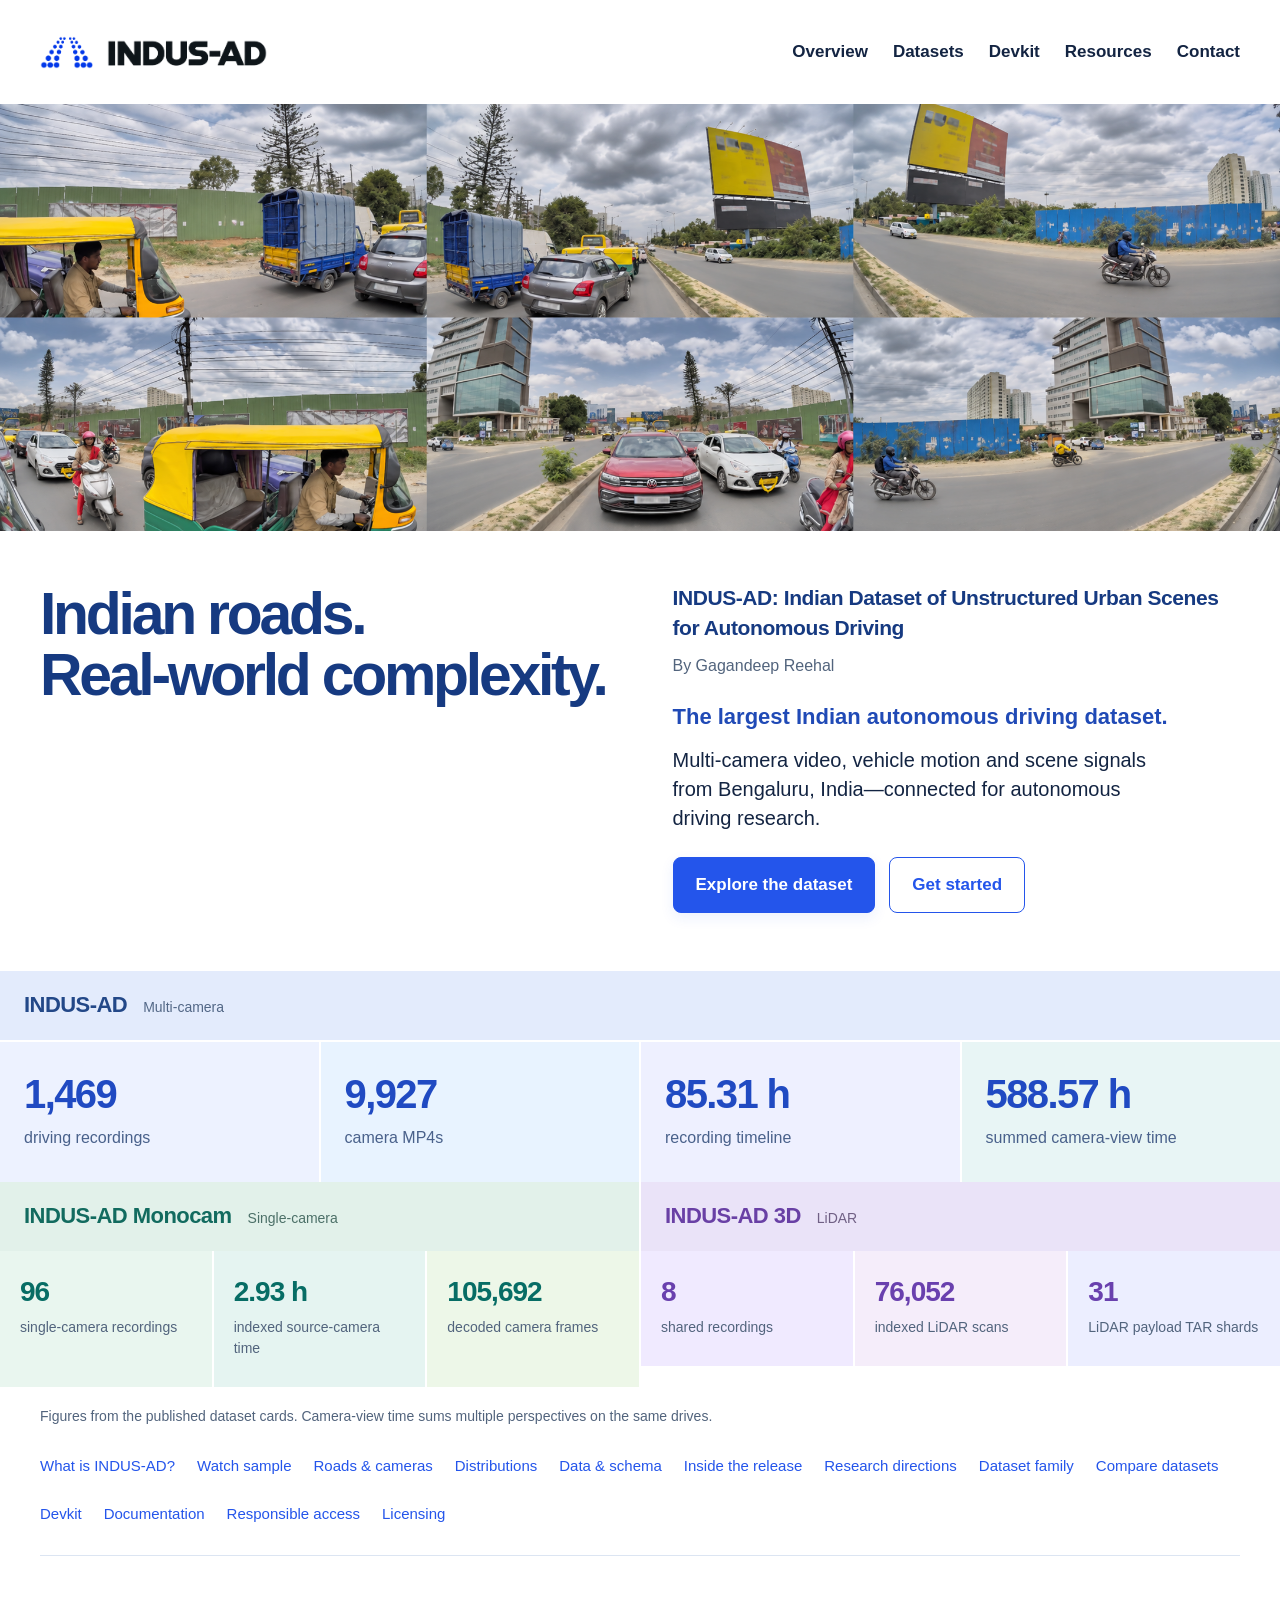
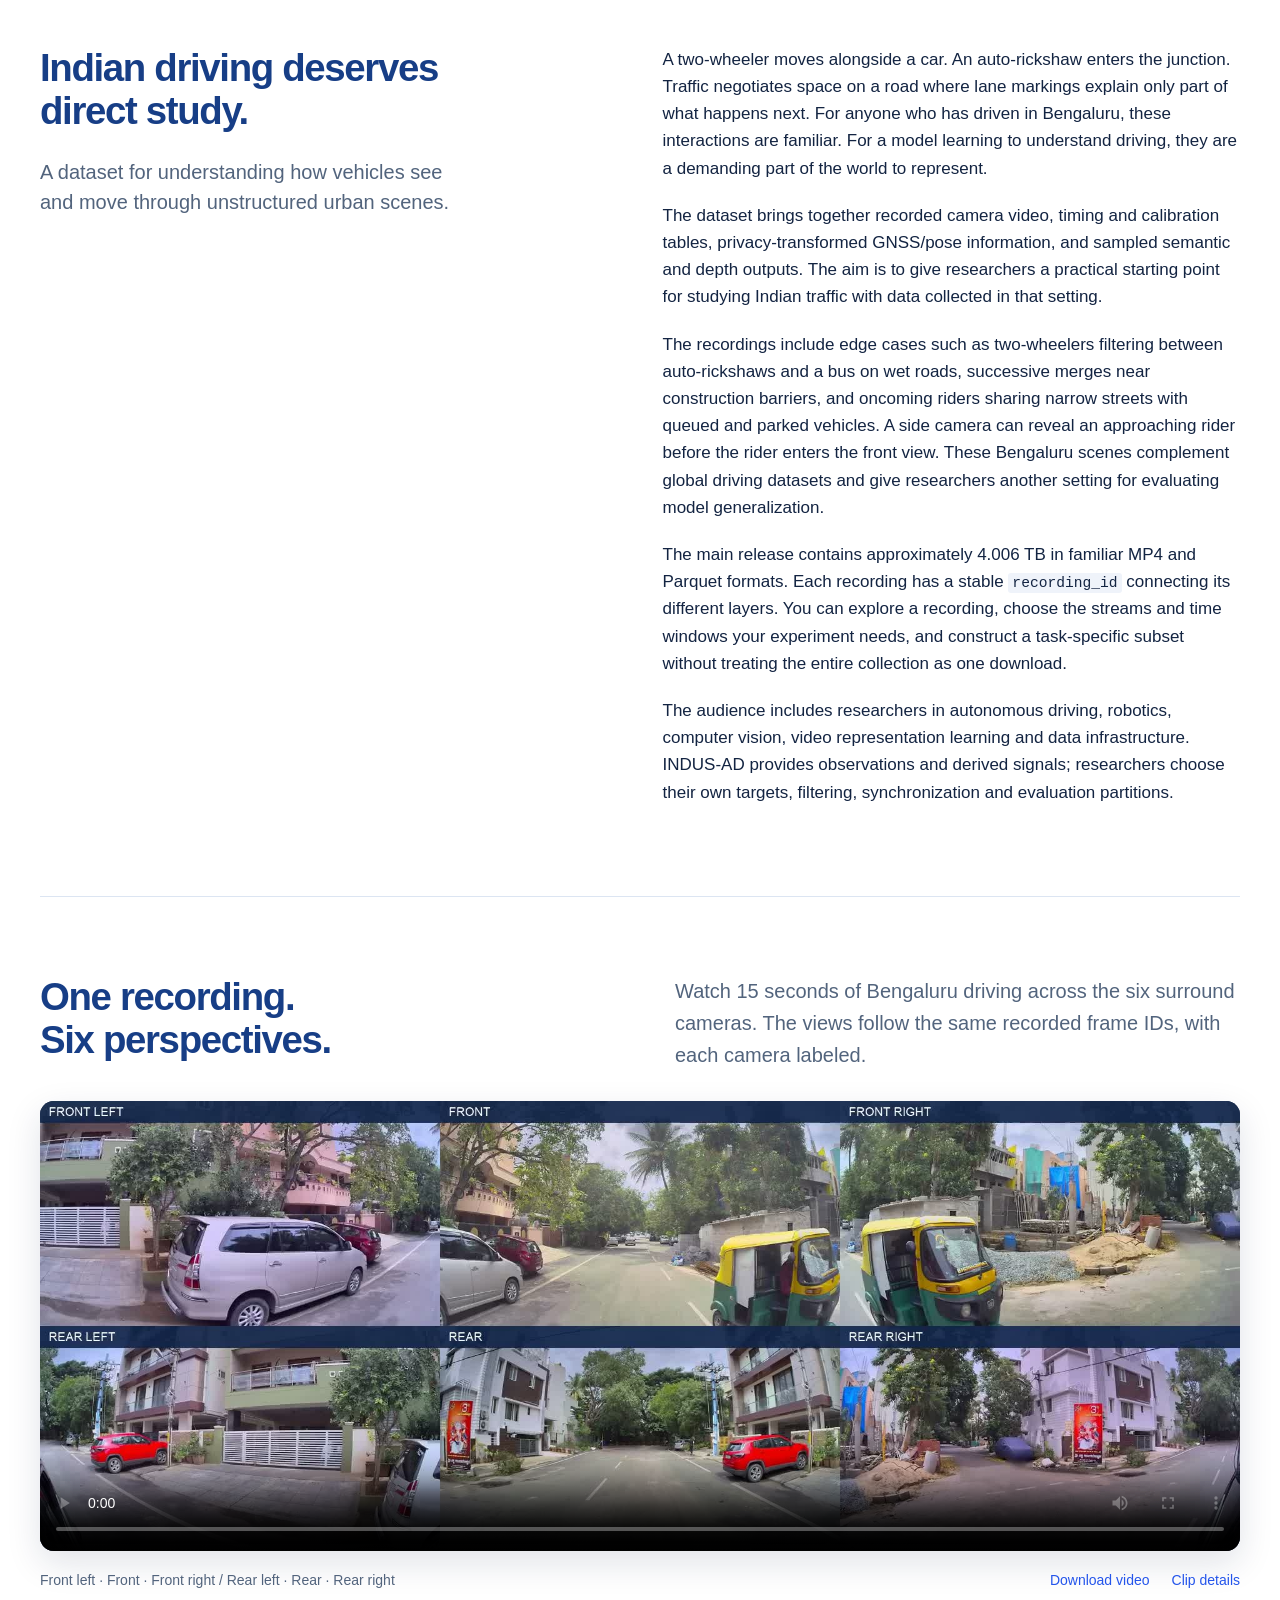
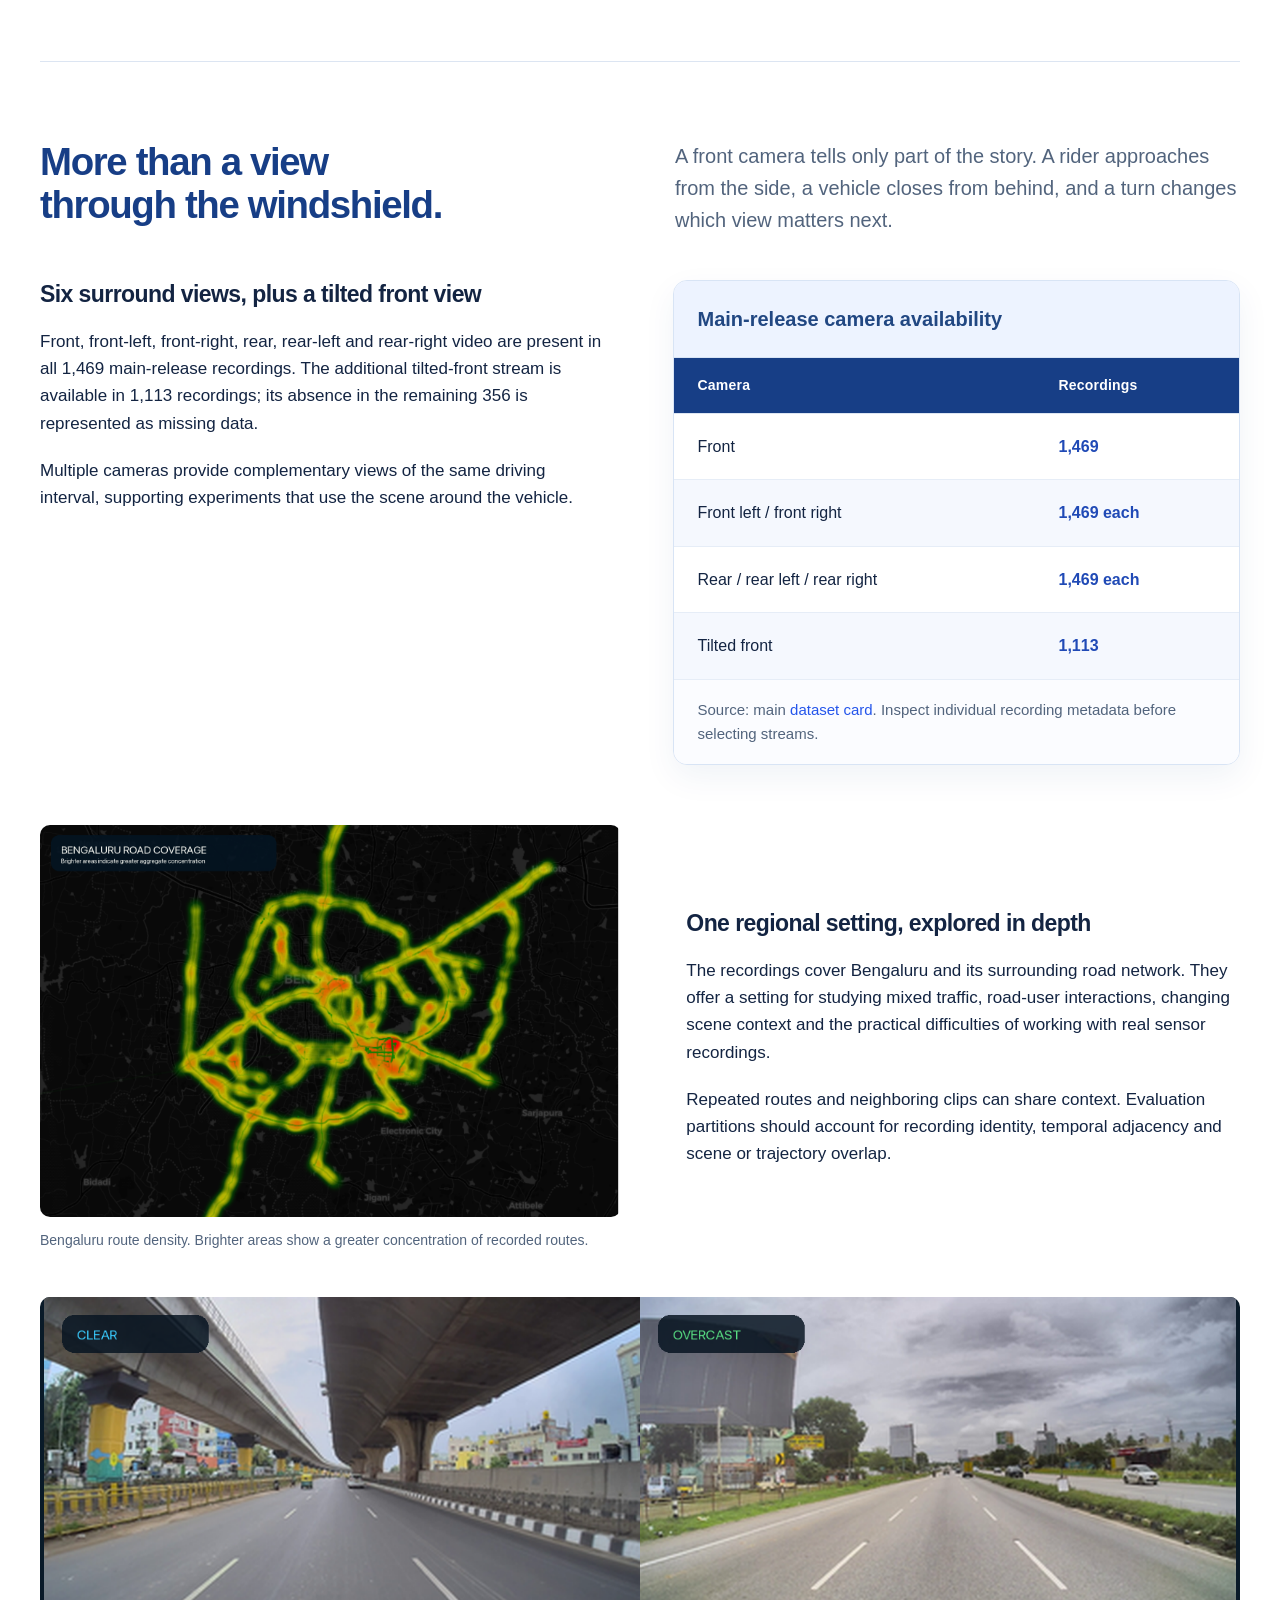
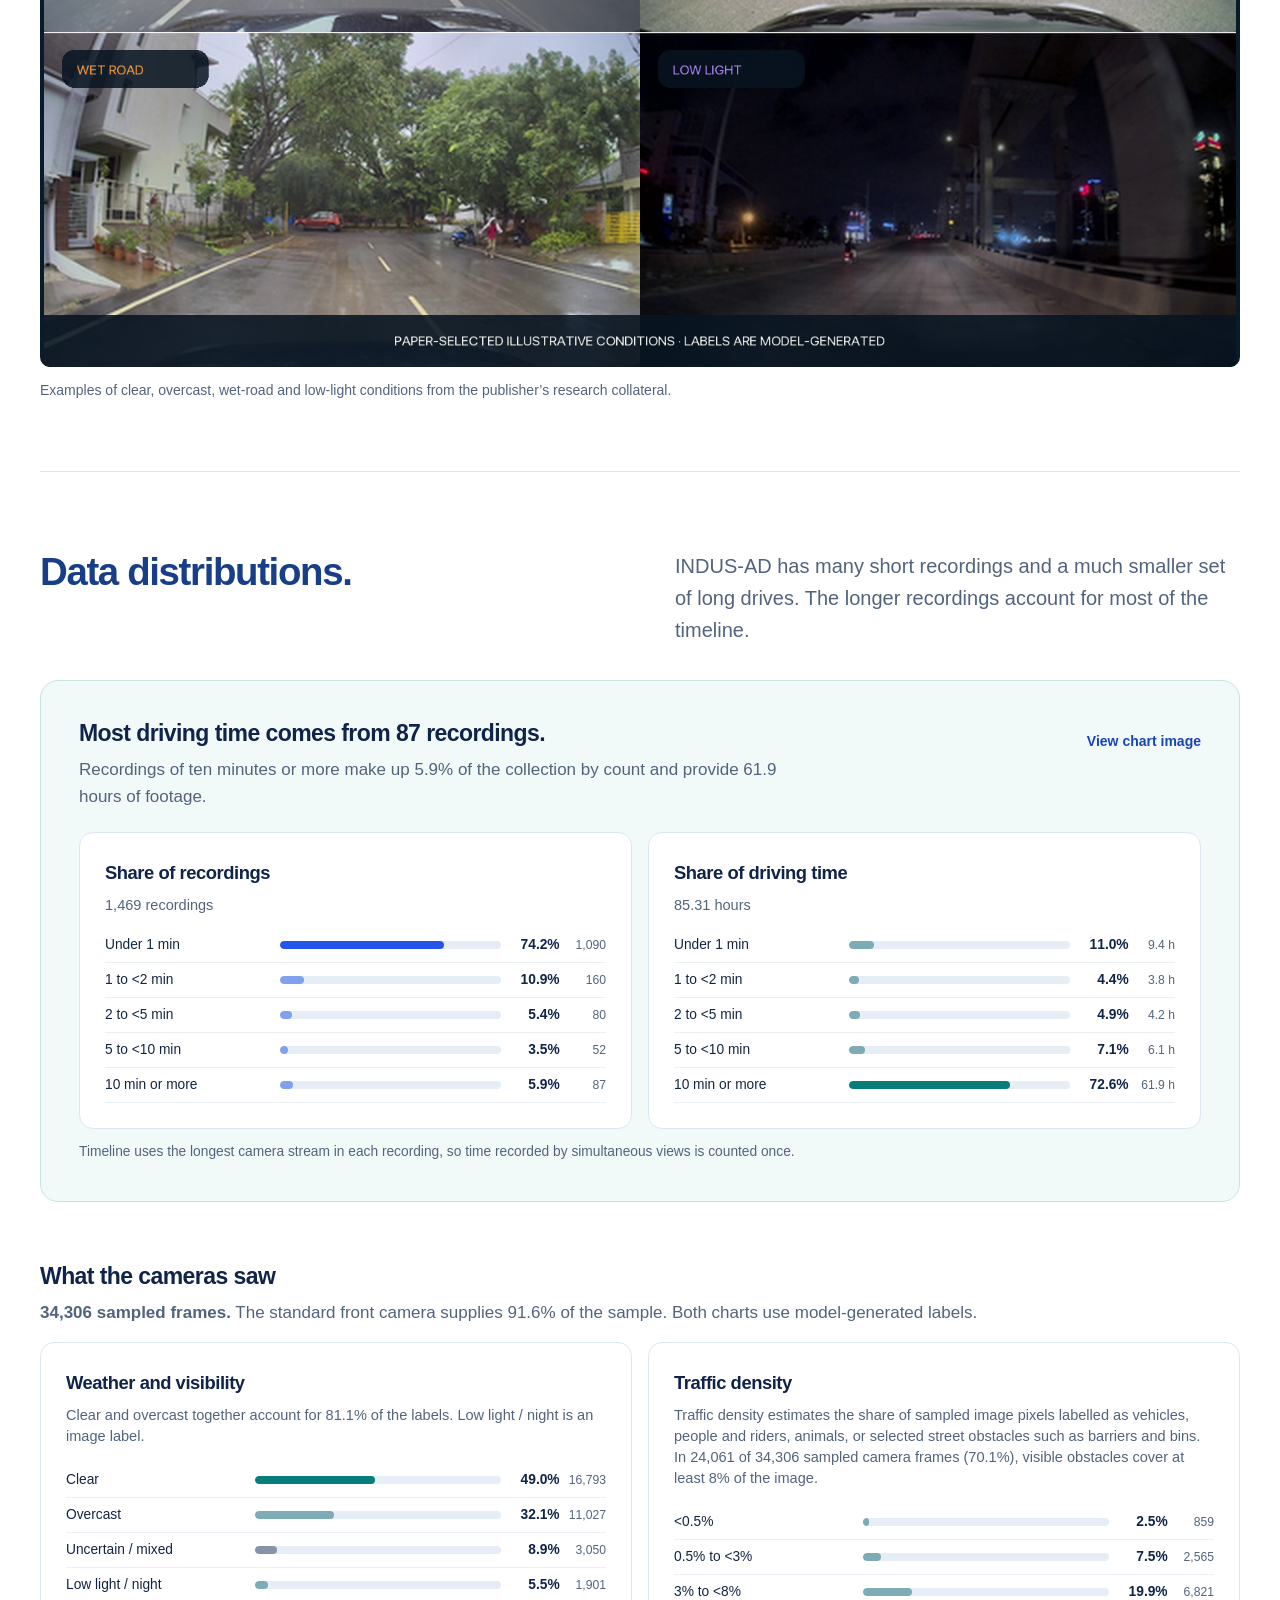
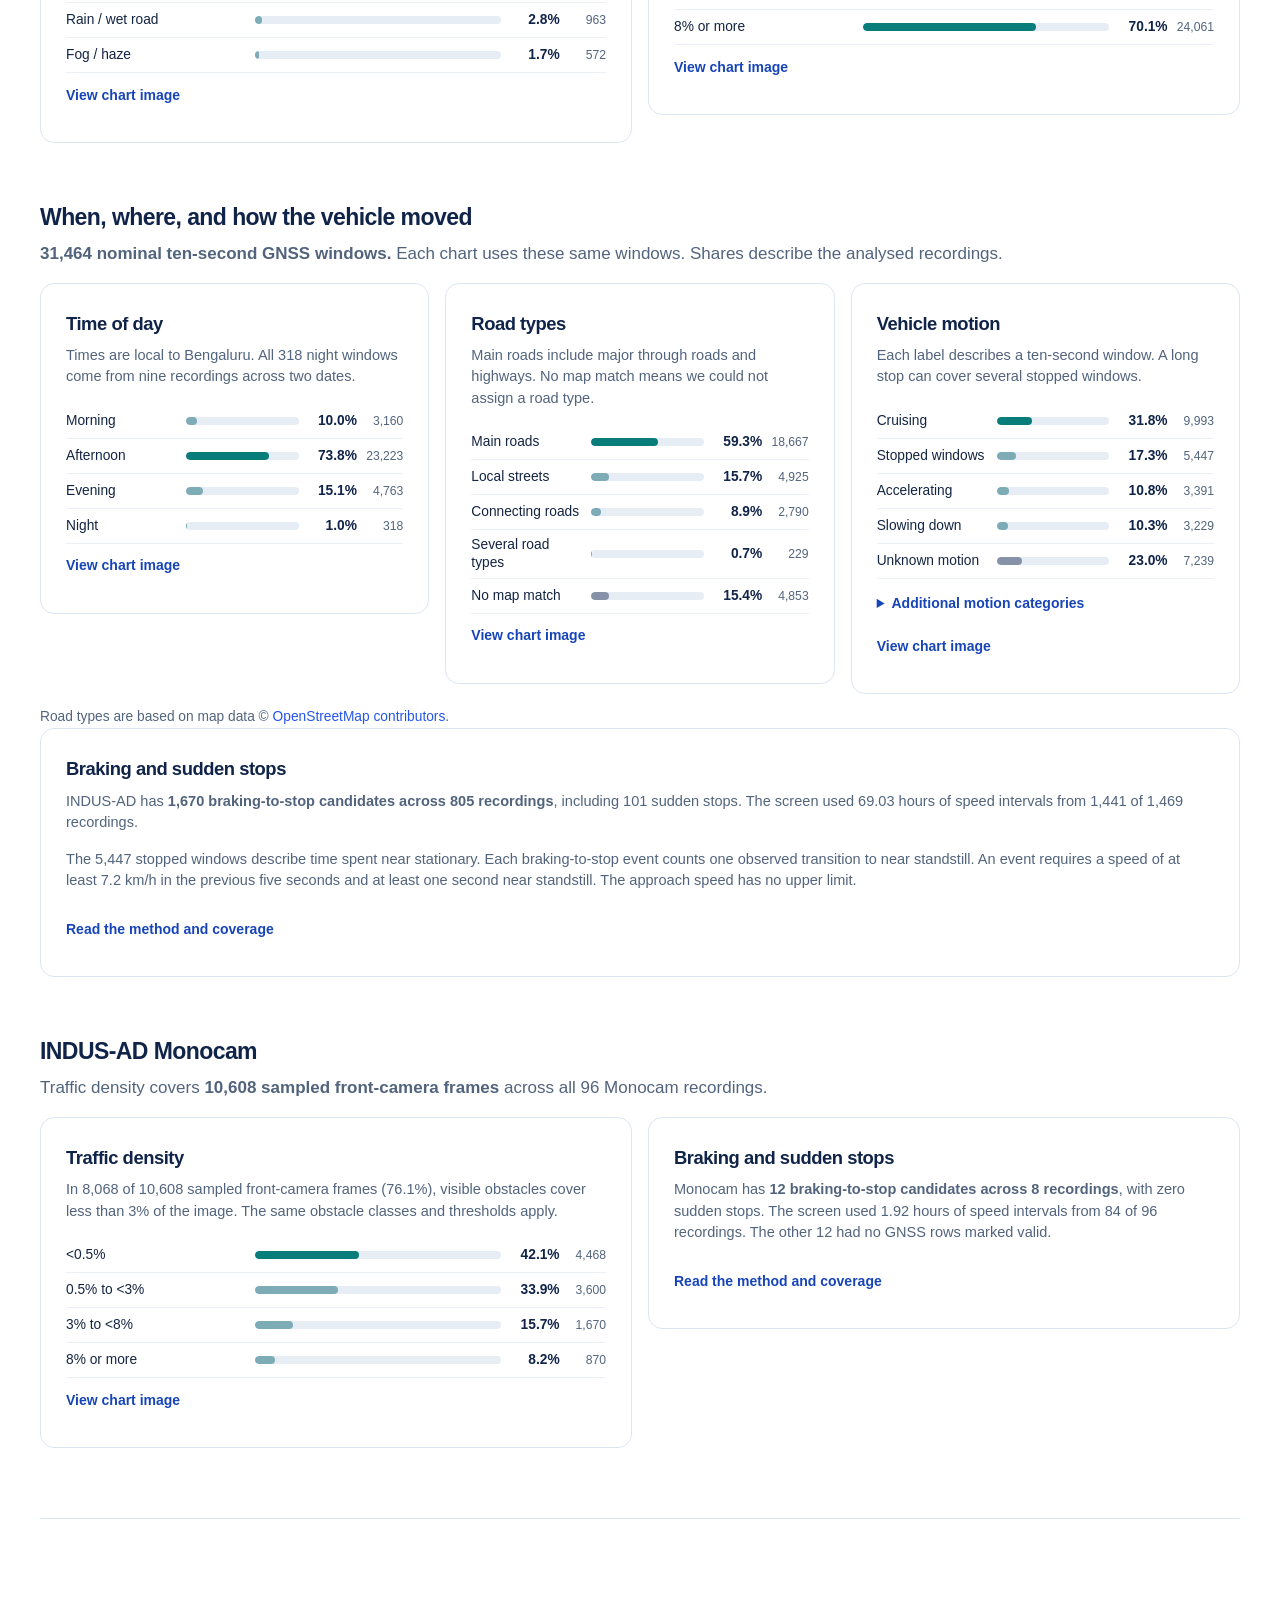
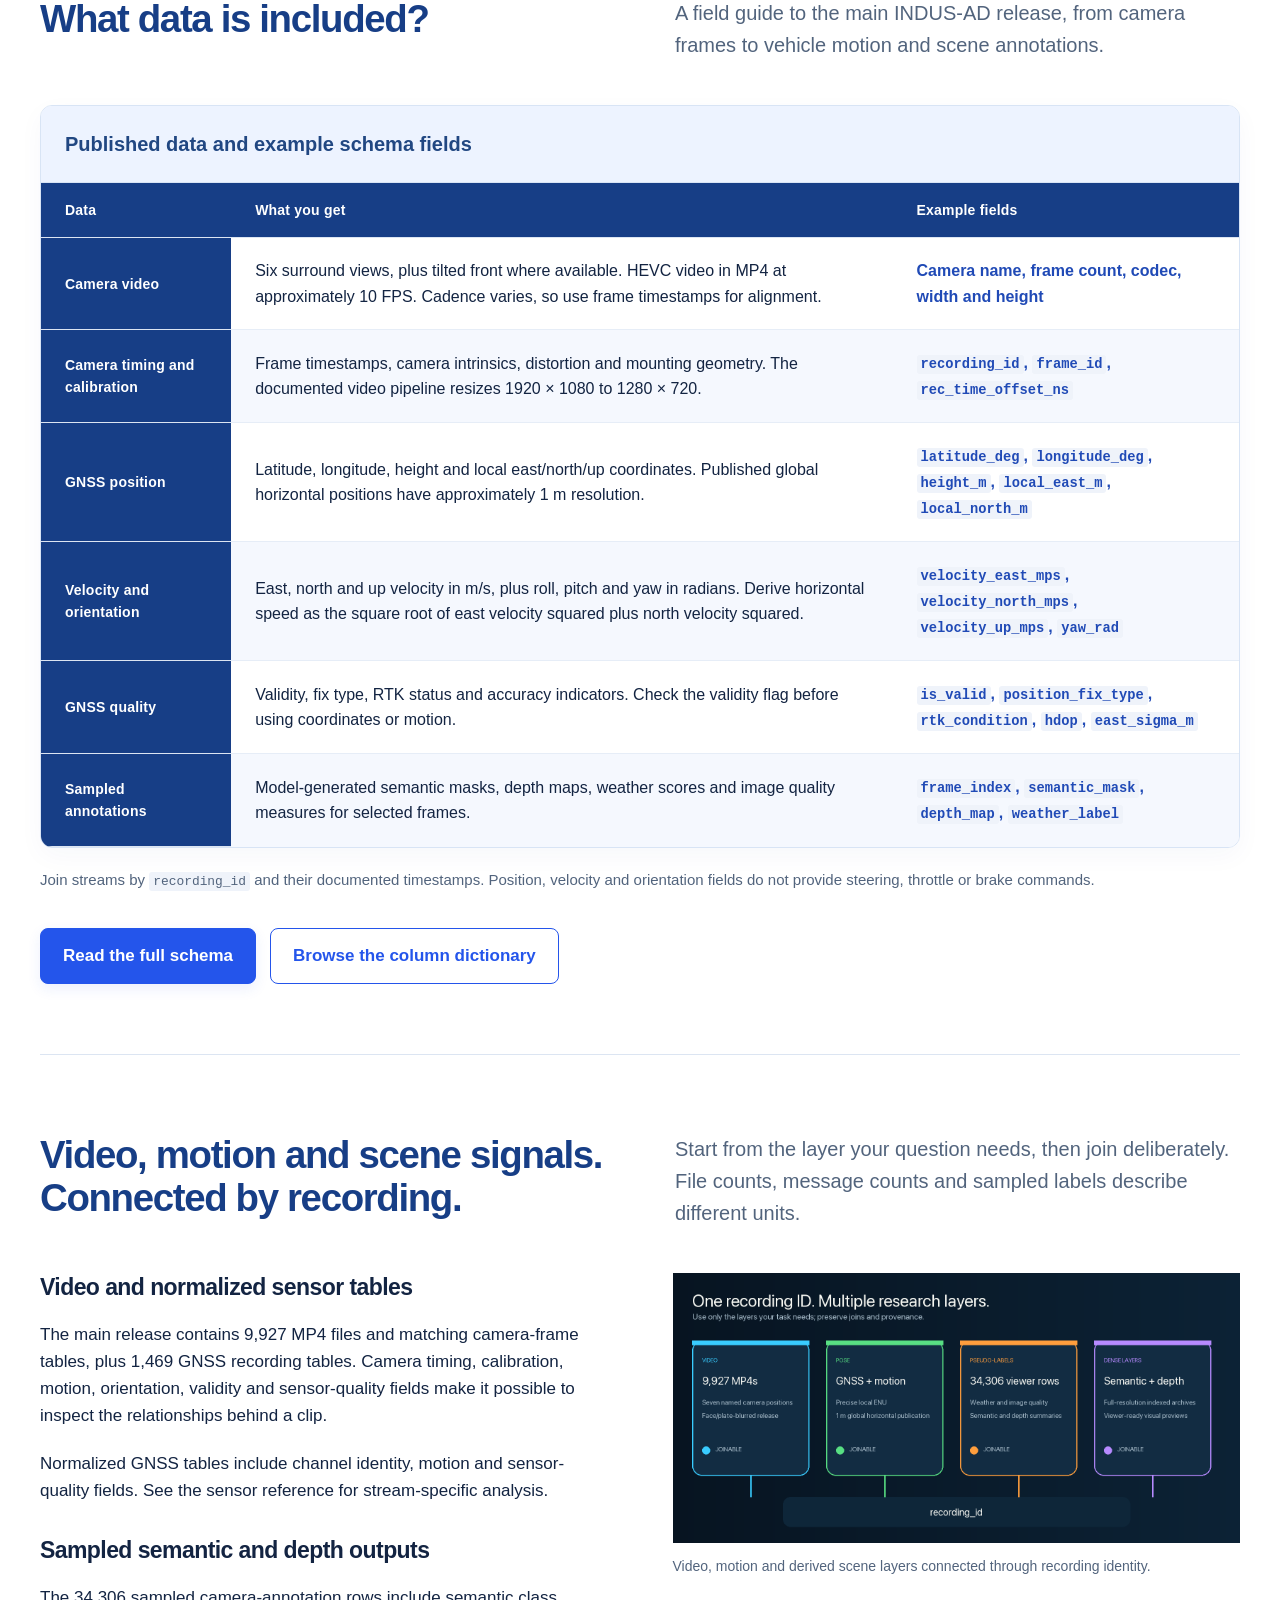
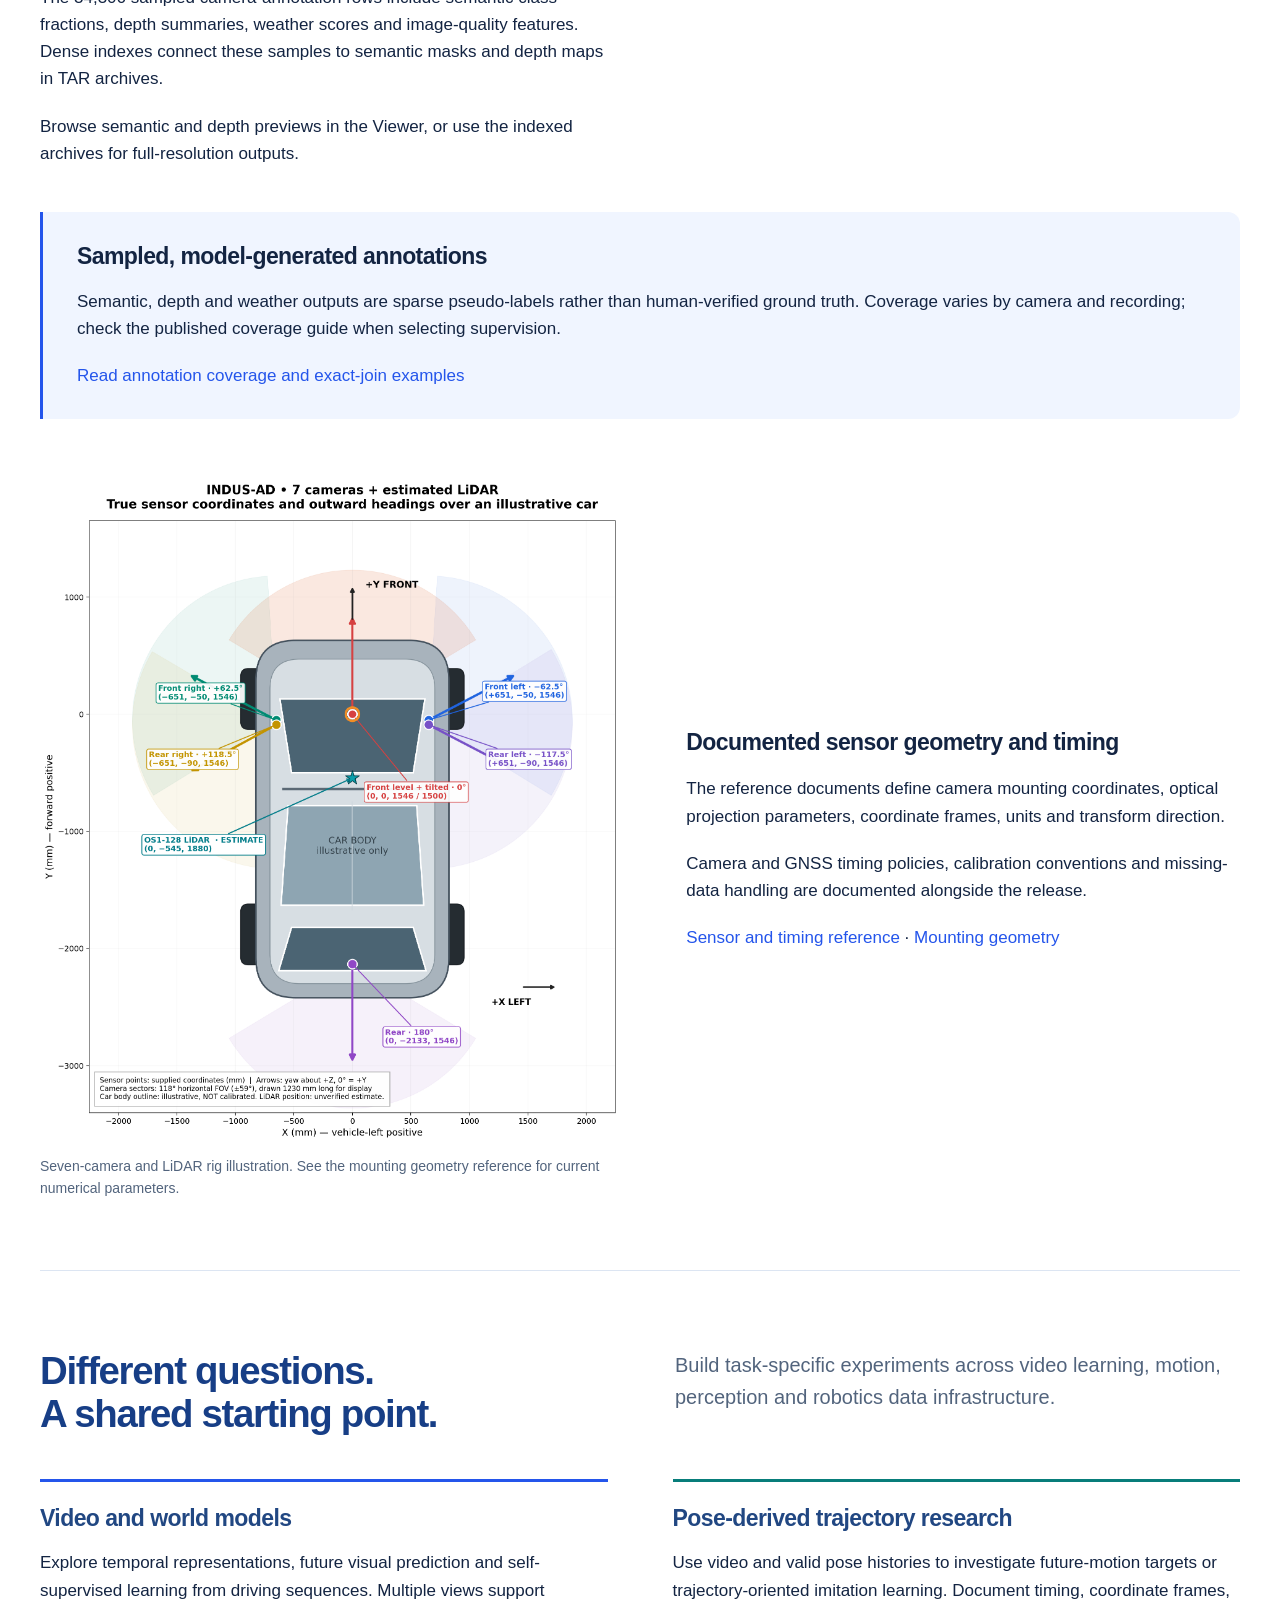
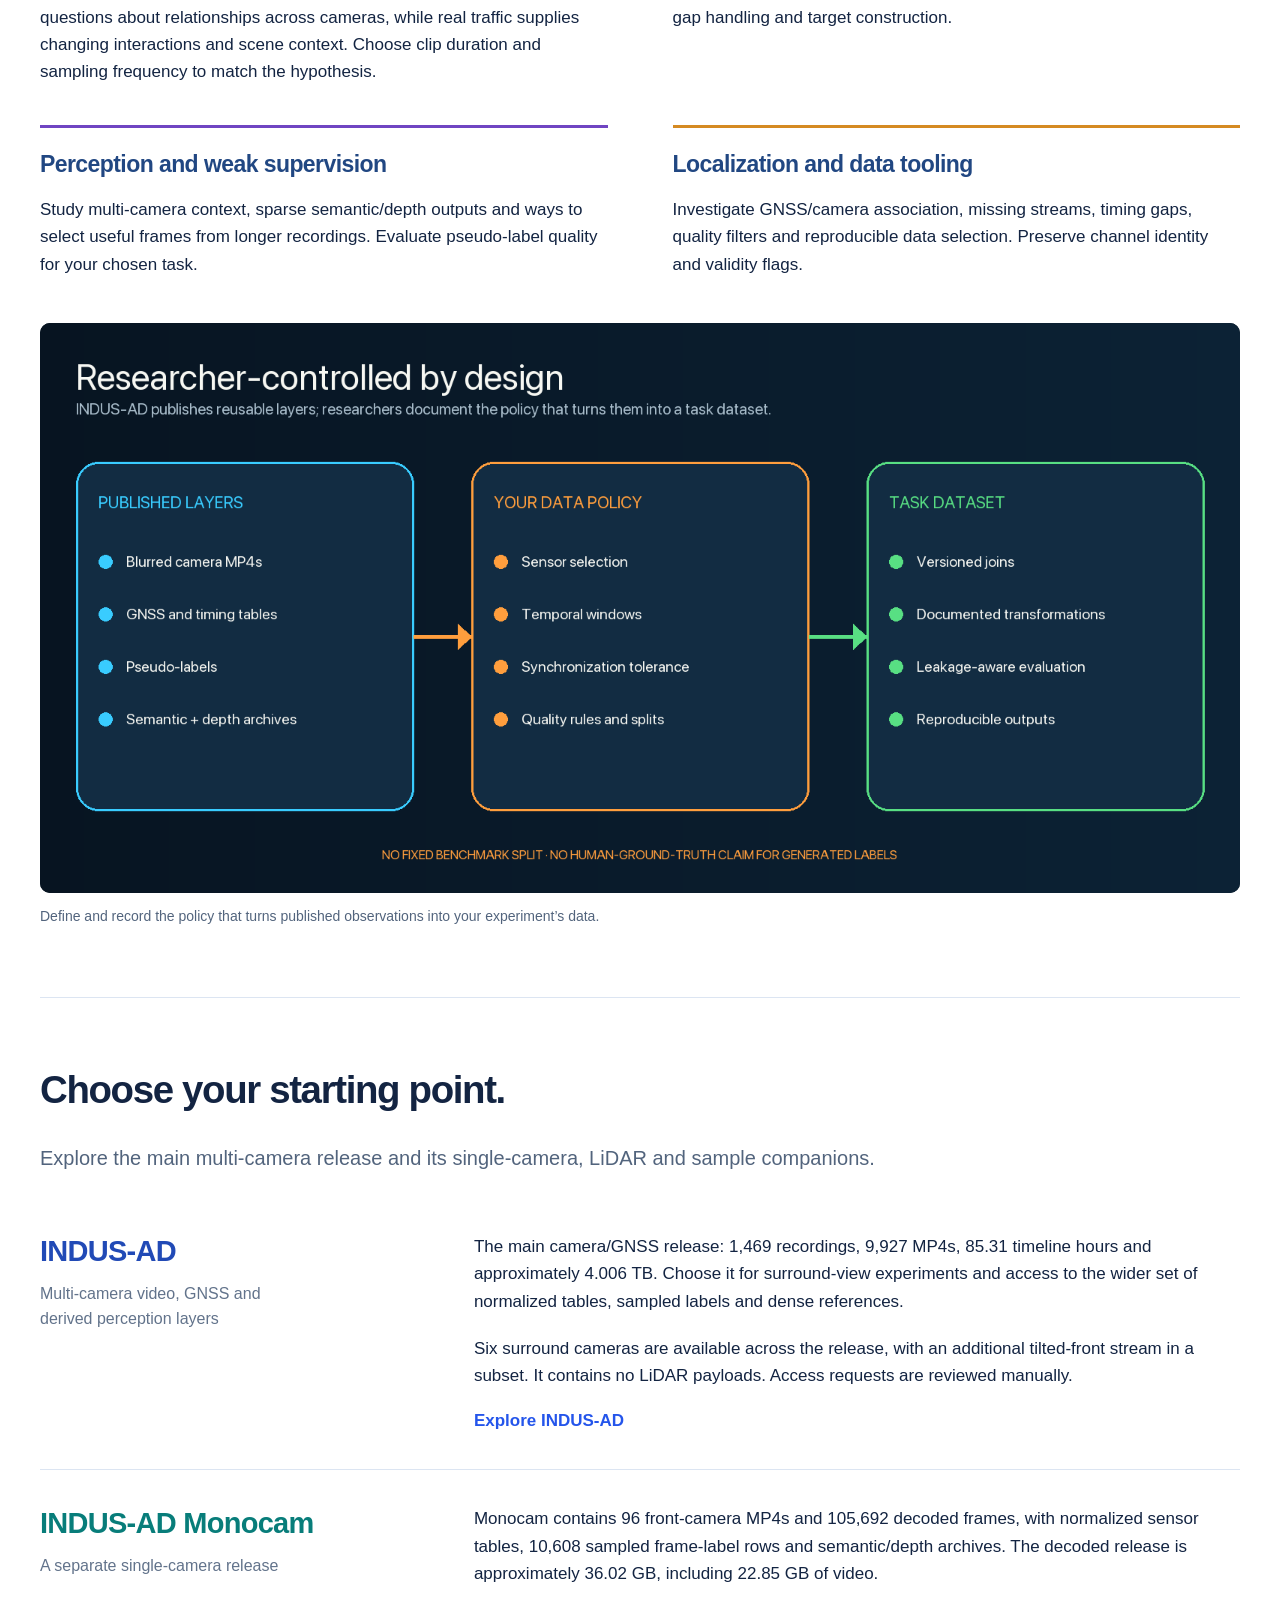
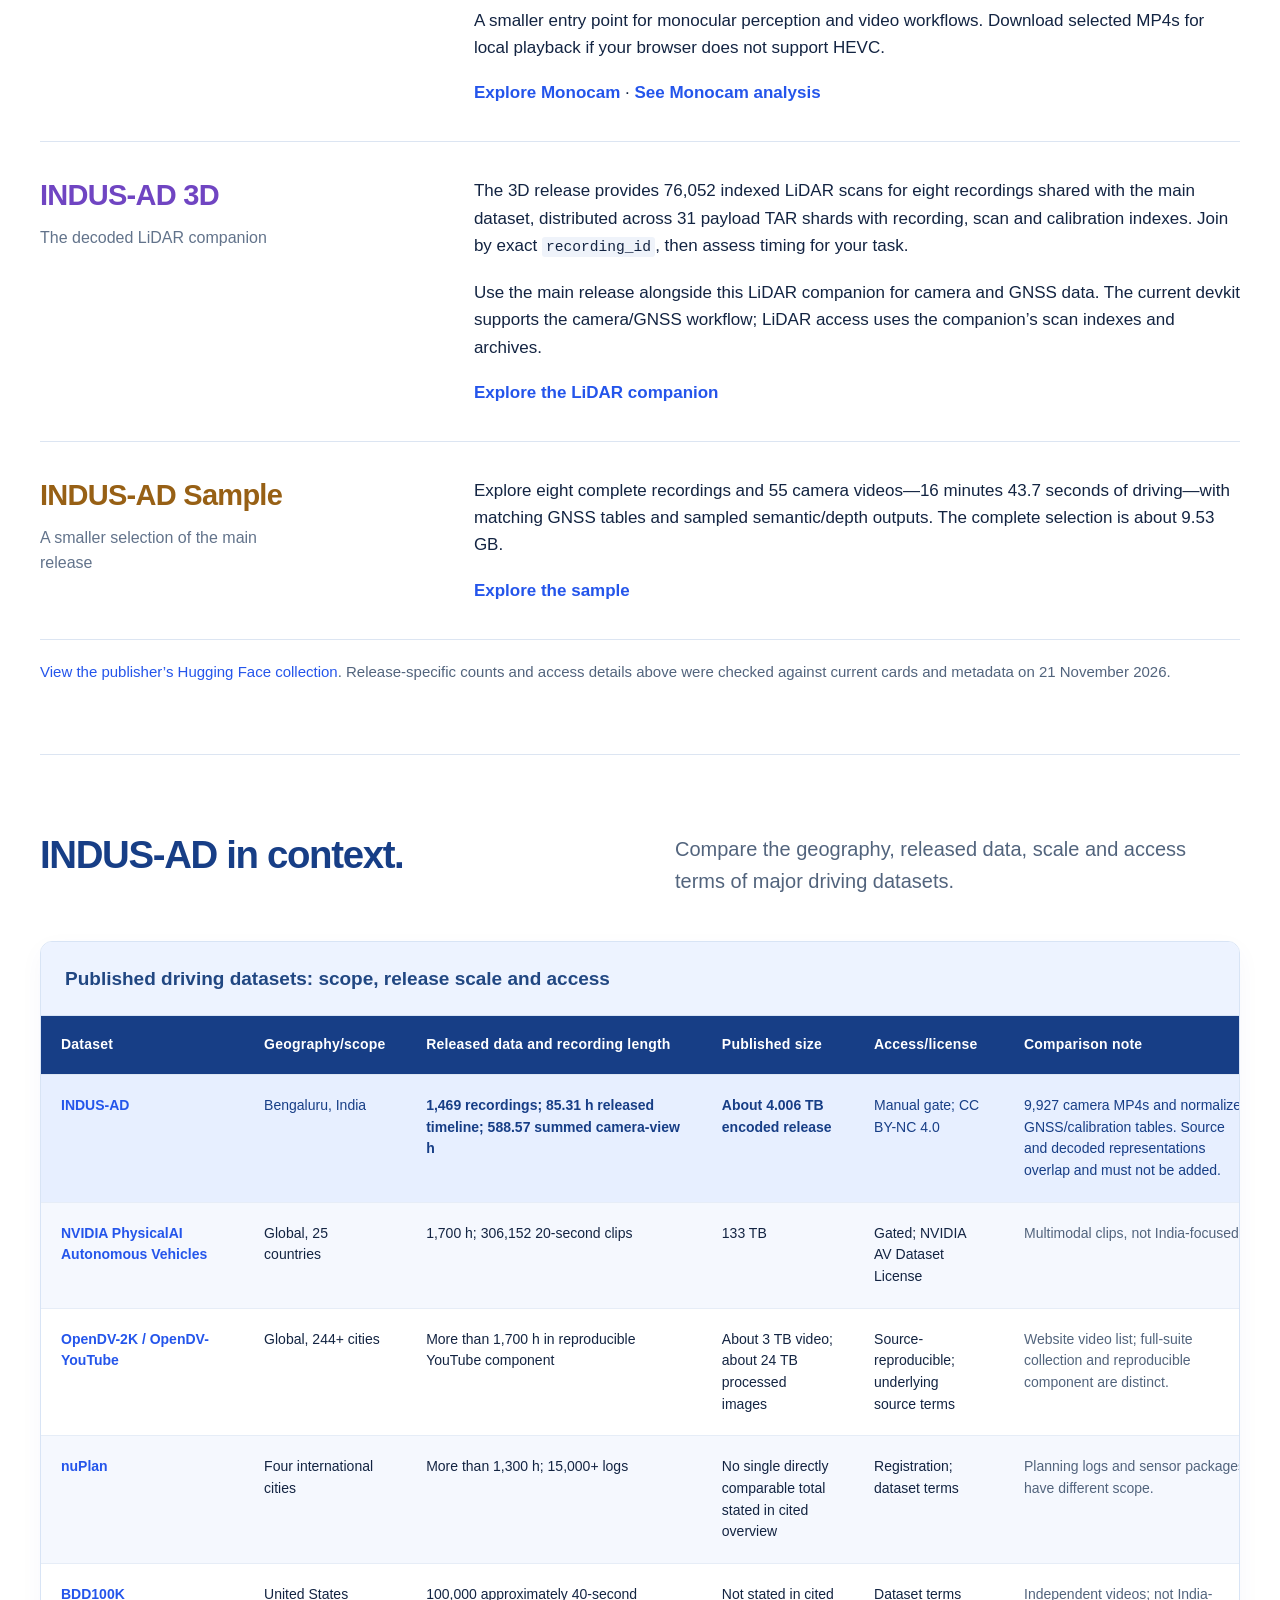
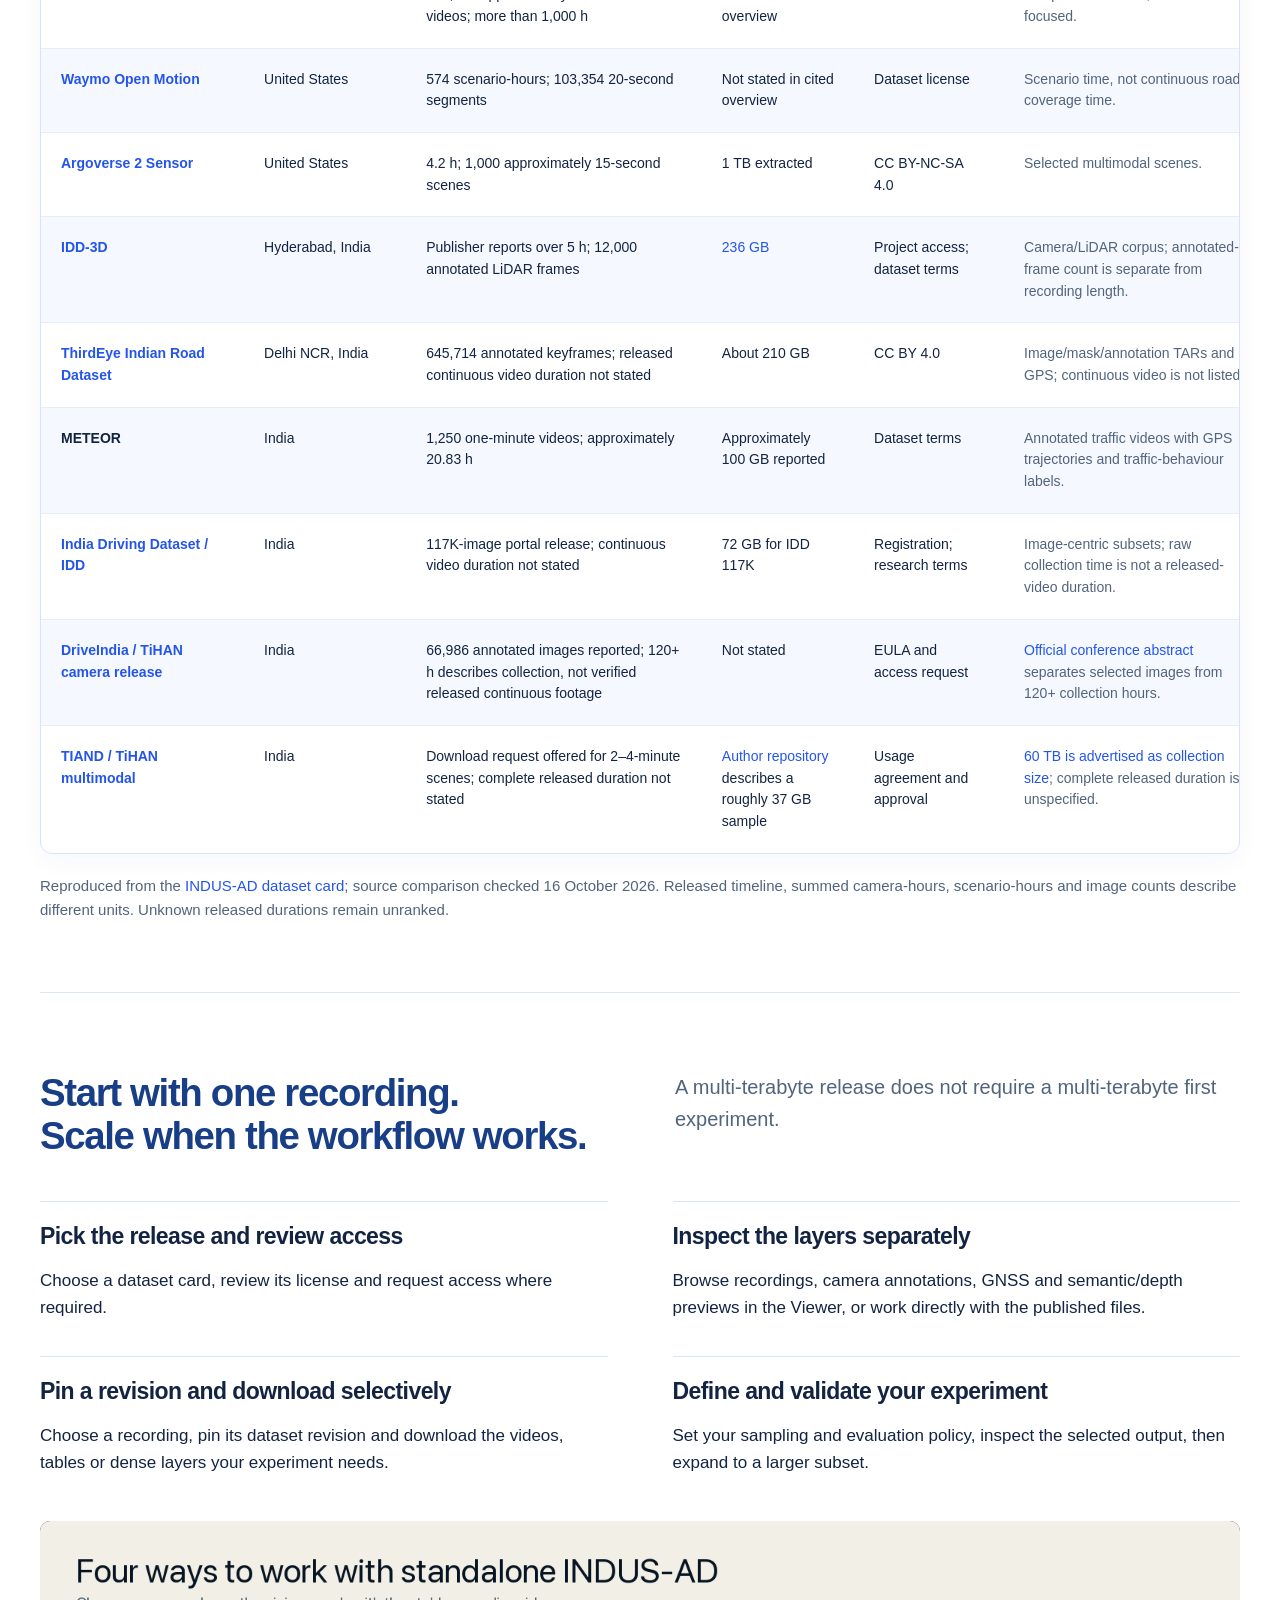
==== commit a5ac2fa2: "Publish obstacle-based traffic density and explain braking counts" ====
--- a/index.html
+++ b/index.html
@@ -67,12 +67,12 @@
     </article>
     <article class="distribution-card" aria-labelledby="indus-ad-traffic-density">
       <h4 id="indus-ad-traffic-density">Traffic density</h4>
-      <p class="distribution-card-note">Rows group frames by the percentage of vehicle pixels. The values on the right show each group’s share and frame count.</p>
-      <dl class="distribution-plot">
-        <div class="distribution-row"><dt>&lt;0.5%</dt><dd><span class="distribution-track" aria-hidden="true"><span style="--share:4.1742%"></span></span><span class="distribution-value"><strong>4.2%</strong><span>1,432</span></span></dd></div>
-        <div class="distribution-row"><dt>0.5% to &lt;3%</dt><dd><span class="distribution-track" aria-hidden="true"><span style="--share:11.9367%"></span></span><span class="distribution-value"><strong>11.9%</strong><span>4,095</span></span></dd></div>
-        <div class="distribution-row"><dt>3% to &lt;8%</dt><dd><span class="distribution-track" aria-hidden="true"><span style="--share:27.6103%"></span></span><span class="distribution-value"><strong>27.6%</strong><span>9,472</span></span></dd></div>
-        <div class="distribution-row"><dt>8% or more</dt><dd><span class="distribution-track is-highlighted" aria-hidden="true"><span style="--share:56.2788%"></span></span><span class="distribution-value"><strong>56.3%</strong><span>19,307</span></span></dd></div>
+      <p class="distribution-card-note">Traffic density estimates the share of sampled image pixels labelled as vehicles, people and riders, animals, or selected street obstacles such as barriers and bins. In 24,061 of 34,306 sampled camera frames (70.1%), visible obstacles cover at least 8% of the image.</p>
+      <dl class="distribution-plot">
+        <div class="distribution-row"><dt>&lt;0.5%</dt><dd><span class="distribution-track" aria-hidden="true"><span style="--share:2.5039%"></span></span><span class="distribution-value"><strong>2.5%</strong><span>859</span></span></dd></div>
+        <div class="distribution-row"><dt>0.5% to &lt;3%</dt><dd><span class="distribution-track" aria-hidden="true"><span style="--share:7.4768%"></span></span><span class="distribution-value"><strong>7.5%</strong><span>2,565</span></span></dd></div>
+        <div class="distribution-row"><dt>3% to &lt;8%</dt><dd><span class="distribution-track" aria-hidden="true"><span style="--share:19.8828%"></span></span><span class="distribution-value"><strong>19.9%</strong><span>6,821</span></span></dd></div>
+        <div class="distribution-row"><dt>8% or more</dt><dd><span class="distribution-track is-highlighted" aria-hidden="true"><span style="--share:70.1364%"></span></span><span class="distribution-value"><strong>70.1%</strong><span>24,061</span></span></dd></div>
       </dl>
       <a class="distribution-download" href="assets/distribution/indus-ad-traffic-density.png">View chart image<span class="distribution-visually-hidden"> for traffic density</span></a>
     </article>
@@ -108,10 +108,10 @@
     </article>
     <article class="distribution-card" aria-labelledby="indus-ad-gnss-motion">
       <h4 id="indus-ad-gnss-motion">Vehicle motion</h4>
-      <p class="distribution-card-note">Rules applied to GNSS traces assign motion labels. Unknown motion stays visible.</p>
+      <p class="distribution-card-note">Each label describes a ten-second window. A long stop can cover several stopped windows.</p>
       <dl class="distribution-plot">
         <div class="distribution-row"><dt>Cruising</dt><dd><span class="distribution-track is-highlighted" aria-hidden="true"><span style="--share:31.7601%"></span></span><span class="distribution-value"><strong>31.8%</strong><span>9,993</span></span></dd></div>
-        <div class="distribution-row"><dt>Stopped</dt><dd><span class="distribution-track" aria-hidden="true"><span style="--share:17.3118%"></span></span><span class="distribution-value"><strong>17.3%</strong><span>5,447</span></span></dd></div>
+        <div class="distribution-row"><dt>Stopped windows</dt><dd><span class="distribution-track" aria-hidden="true"><span style="--share:17.3118%"></span></span><span class="distribution-value"><strong>17.3%</strong><span>5,447</span></span></dd></div>
         <div class="distribution-row"><dt>Accelerating</dt><dd><span class="distribution-track" aria-hidden="true"><span style="--share:10.7774%"></span></span><span class="distribution-value"><strong>10.8%</strong><span>3,391</span></span></dd></div>
         <div class="distribution-row"><dt>Slowing down</dt><dd><span class="distribution-track" aria-hidden="true"><span style="--share:10.2625%"></span></span><span class="distribution-value"><strong>10.3%</strong><span>3,229</span></span></dd></div>
         <div class="distribution-row"><dt>Unknown motion</dt><dd><span class="distribution-track is-unknown" aria-hidden="true"><span style="--share:23.0072%"></span></span><span class="distribution-value"><strong>23.0%</strong><span>7,239</span></span></dd></div>
@@ -119,7 +119,7 @@
       <details class="distribution-details"><summary>Additional motion categories</summary>
       <dl class="distribution-plot">
         <div class="distribution-row"><dt>Other motion</dt><dd><span class="distribution-track" aria-hidden="true"><span style="--share:2.8445%"></span></span><span class="distribution-value"><strong>2.8%</strong><span>895</span></span></dd></div>
-        <div class="distribution-row"><dt>Stopping</dt><dd><span class="distribution-track" aria-hidden="true"><span style="--share:2.2534%"></span></span><span class="distribution-value"><strong>2.3%</strong><span>709</span></span></dd></div>
+        <div class="distribution-row"><dt>Stopping windows</dt><dd><span class="distribution-track" aria-hidden="true"><span style="--share:2.2534%"></span></span><span class="distribution-value"><strong>2.3%</strong><span>709</span></span></dd></div>
         <div class="distribution-row"><dt>Starting</dt><dd><span class="distribution-track" aria-hidden="true"><span style="--share:1.6686%"></span></span><span class="distribution-value"><strong>1.7%</strong><span>525</span></span></dd></div>
         <div class="distribution-row"><dt>Left turn</dt><dd><span class="distribution-track" aria-hidden="true"><span style="--share:0.0604%"></span></span><span class="distribution-value"><strong>0.1%</strong><span>19</span></span></dd></div>
         <div class="distribution-row"><dt>Right turn</dt><dd><span class="distribution-track" aria-hidden="true"><span style="--share:0.0509%"></span></span><span class="distribution-value"><strong>0.1%</strong><span>16</span></span></dd></div>
@@ -133,9 +133,9 @@
   </section>
 
   <article id="multicam-stop-candidates" class="distribution-card" aria-labelledby="multicam-stops-heading">
-    <h4 id="multicam-stops-heading">Stop candidates</h4>
-    <p class="distribution-card-note">INDUS-AD has <strong>1,670 stop candidates across 805 recordings</strong>, including 101 sudden-stop candidates. The screen used 69.03 hours of speed intervals from 1,441 of 1,469 recordings.</p>
-    <p class="distribution-card-note">The broader rule captures slower stops. The vehicle must reach at least 7.2 km/h in the five seconds before it stays near stationary for a second.</p>
+    <h4 id="multicam-stops-heading">Braking and sudden stops</h4>
+    <p class="distribution-card-note">INDUS-AD has <strong>1,670 braking-to-stop candidates across 805 recordings</strong>, including 101 sudden stops. The screen used 69.03 hours of speed intervals from 1,441 of 1,469 recordings.</p>
+    <p class="distribution-card-note">The 5,447 stopped windows describe time spent near stationary. Each braking-to-stop event counts one observed transition to near standstill. An event requires a speed of at least 7.2 km/h in the previous five seconds and at least one second near standstill. The approach speed has no upper limit.</p>
     <a class="distribution-download" href="https://huggingface.co/datasets/gagandeepreehal/indus-ad#traffic-density-and-stop-candidates">Read the method and coverage</a>
   </article>
 
@@ -145,18 +145,18 @@
     <div class="distribution-grid">
     <article class="distribution-card" aria-labelledby="monocam-traffic-density">
       <h4 id="monocam-traffic-density">Traffic density</h4>
-      <p class="distribution-card-note">In 80.9% of sampled frames, vehicles account for less than 3% of image pixels according to the camera labels.</p>
-      <dl class="distribution-plot">
-        <div class="distribution-row"><dt>&lt;0.5%</dt><dd><span class="distribution-track is-highlighted" aria-hidden="true"><span style="--share:50.4808%"></span></span><span class="distribution-value"><strong>50.5%</strong><span>5,355</span></span></dd></div>
-        <div class="distribution-row"><dt>0.5% to &lt;3%</dt><dd><span class="distribution-track" aria-hidden="true"><span style="--share:30.4676%"></span></span><span class="distribution-value"><strong>30.5%</strong><span>3,232</span></span></dd></div>
-        <div class="distribution-row"><dt>3% to &lt;8%</dt><dd><span class="distribution-track" aria-hidden="true"><span style="--share:12.0758%"></span></span><span class="distribution-value"><strong>12.1%</strong><span>1,281</span></span></dd></div>
-        <div class="distribution-row"><dt>8% or more</dt><dd><span class="distribution-track" aria-hidden="true"><span style="--share:6.9759%"></span></span><span class="distribution-value"><strong>7.0%</strong><span>740</span></span></dd></div>
+      <p class="distribution-card-note">In 8,068 of 10,608 sampled front-camera frames (76.1%), visible obstacles cover less than 3% of the image. The same obstacle classes and thresholds apply.</p>
+      <dl class="distribution-plot">
+        <div class="distribution-row"><dt>&lt;0.5%</dt><dd><span class="distribution-track is-highlighted" aria-hidden="true"><span style="--share:42.1192%"></span></span><span class="distribution-value"><strong>42.1%</strong><span>4,468</span></span></dd></div>
+        <div class="distribution-row"><dt>0.5% to &lt;3%</dt><dd><span class="distribution-track" aria-hidden="true"><span style="--share:33.9367%"></span></span><span class="distribution-value"><strong>33.9%</strong><span>3,600</span></span></dd></div>
+        <div class="distribution-row"><dt>3% to &lt;8%</dt><dd><span class="distribution-track" aria-hidden="true"><span style="--share:15.7428%"></span></span><span class="distribution-value"><strong>15.7%</strong><span>1,670</span></span></dd></div>
+        <div class="distribution-row"><dt>8% or more</dt><dd><span class="distribution-track" aria-hidden="true"><span style="--share:8.2014%"></span></span><span class="distribution-value"><strong>8.2%</strong><span>870</span></span></dd></div>
       </dl>
       <a class="distribution-download" href="assets/distribution/indus-ad-monocam-traffic-density.png">View chart image<span class="distribution-visually-hidden"> for Monocam traffic density</span></a>
     </article>
     <article class="distribution-card" aria-labelledby="monocam-stops">
-      <h4 id="monocam-stops">Stop candidates</h4>
-      <p class="distribution-card-note">Monocam has <strong>12 stop candidates across 8 recordings</strong>, with zero meeting the sudden-stop rule. The screen used 1.92 hours of speed intervals from 84 of 96 recordings. The other 12 had no GNSS rows marked valid.</p>
+      <h4 id="monocam-stops">Braking and sudden stops</h4>
+      <p class="distribution-card-note">Monocam has <strong>12 braking-to-stop candidates across 8 recordings</strong>, with zero sudden stops. The screen used 1.92 hours of speed intervals from 84 of 96 recordings. The other 12 had no GNSS rows marked valid.</p>
       <a class="distribution-download" href="https://huggingface.co/datasets/gagandeepreehal/indus-ad-monocam#traffic-density-and-stop-candidates">Read the method and coverage</a>
     </article>
     </div>
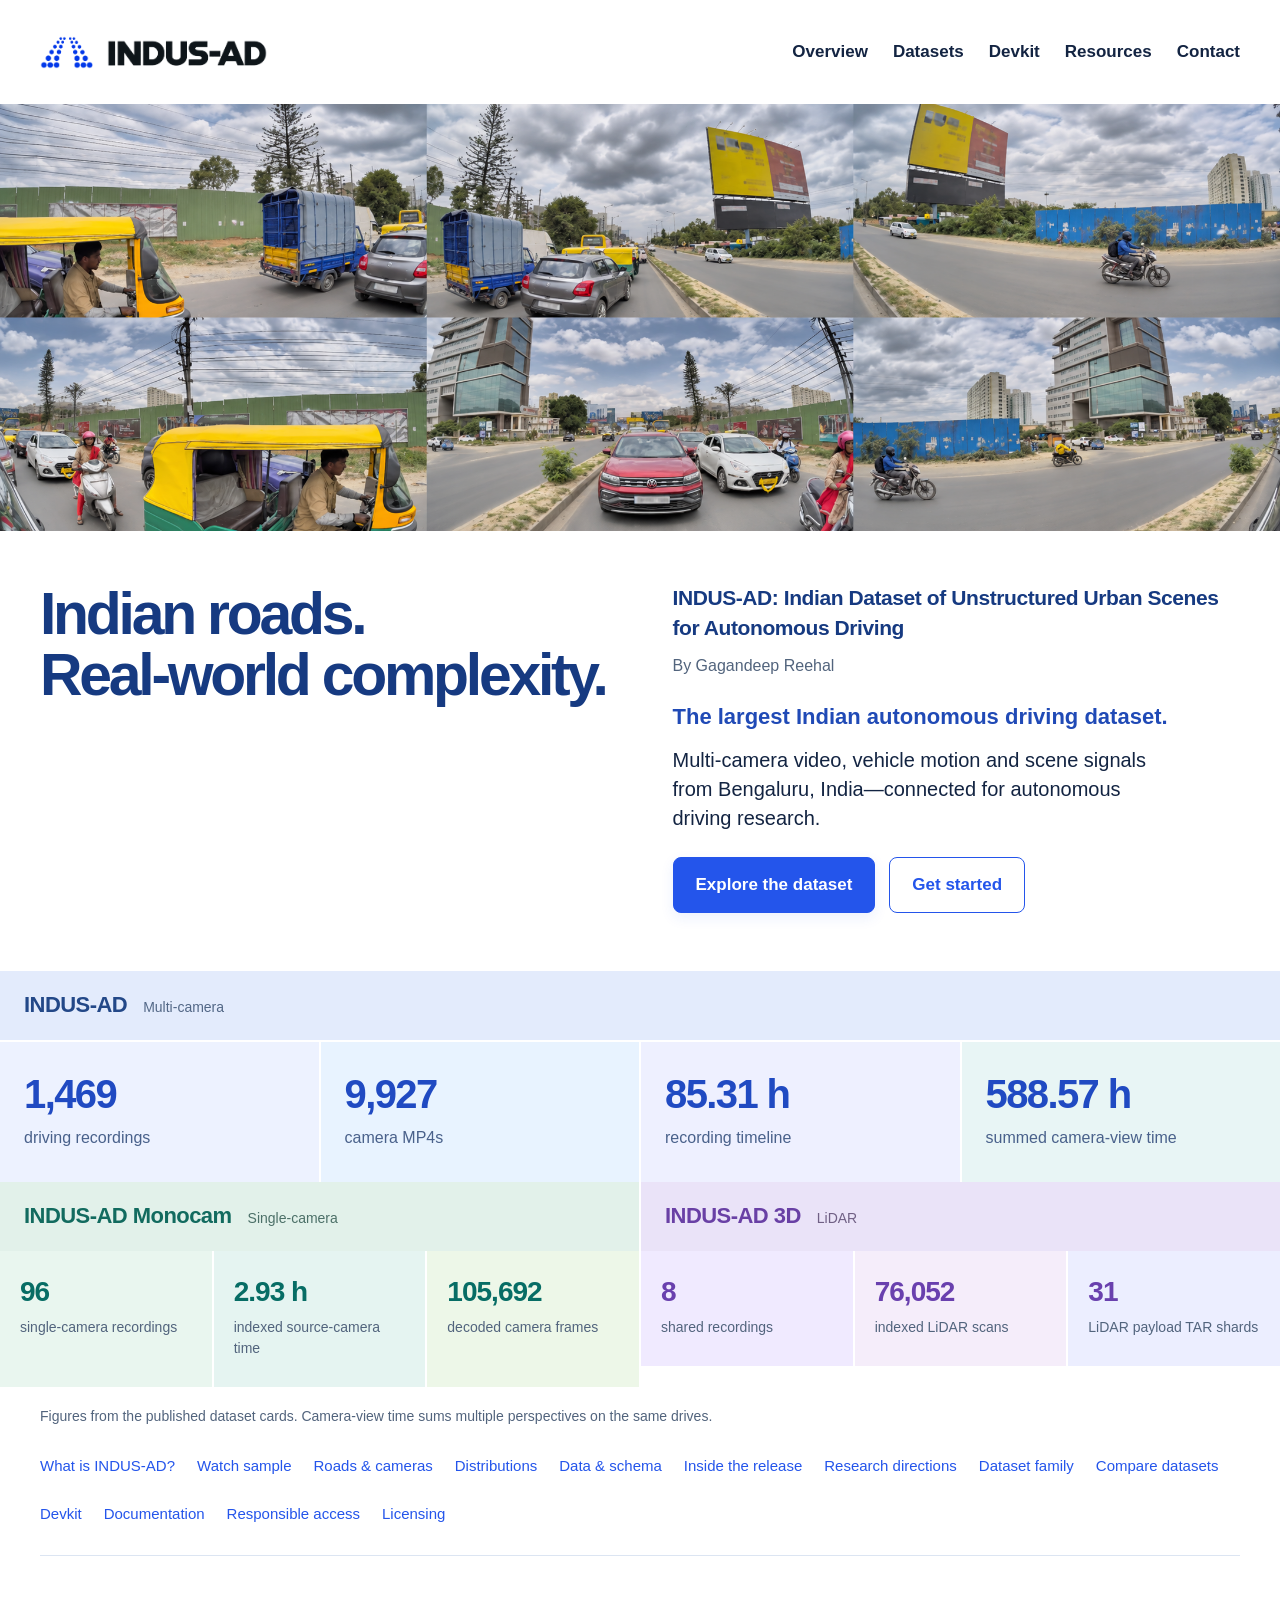
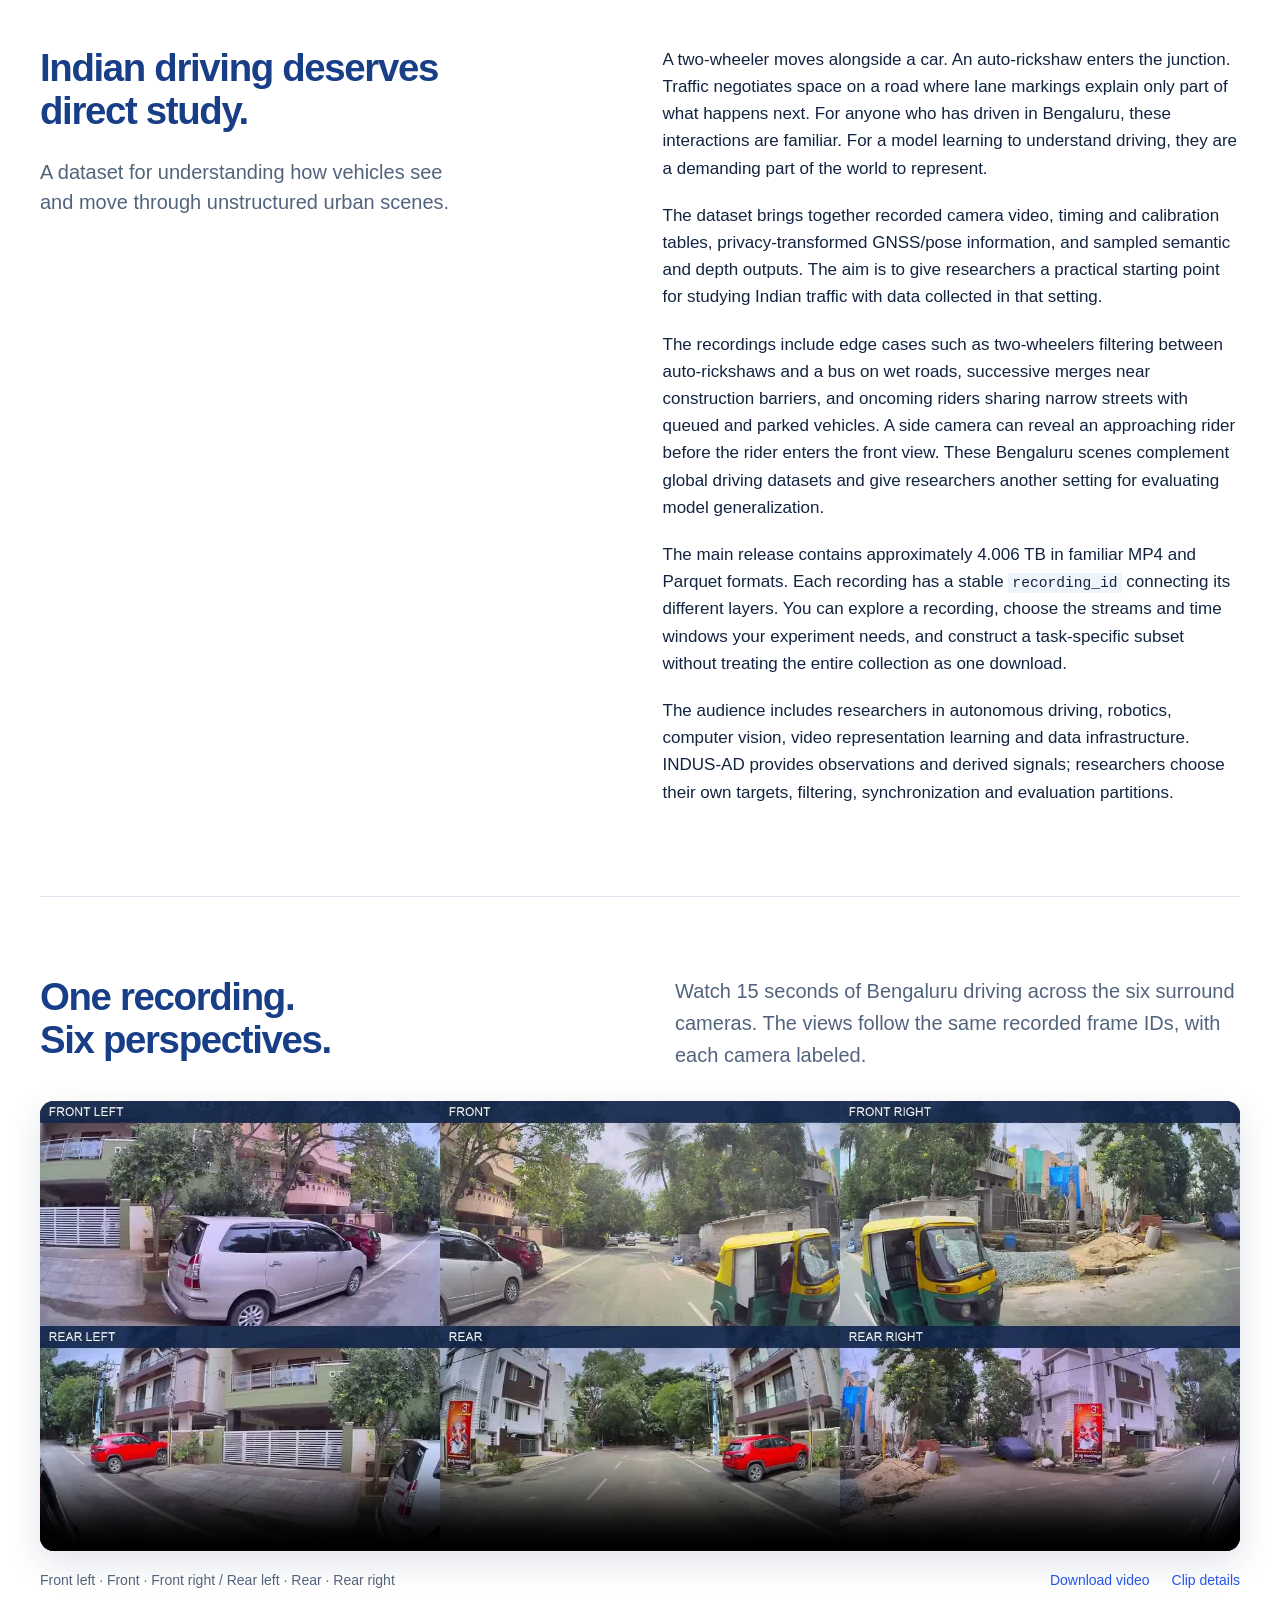
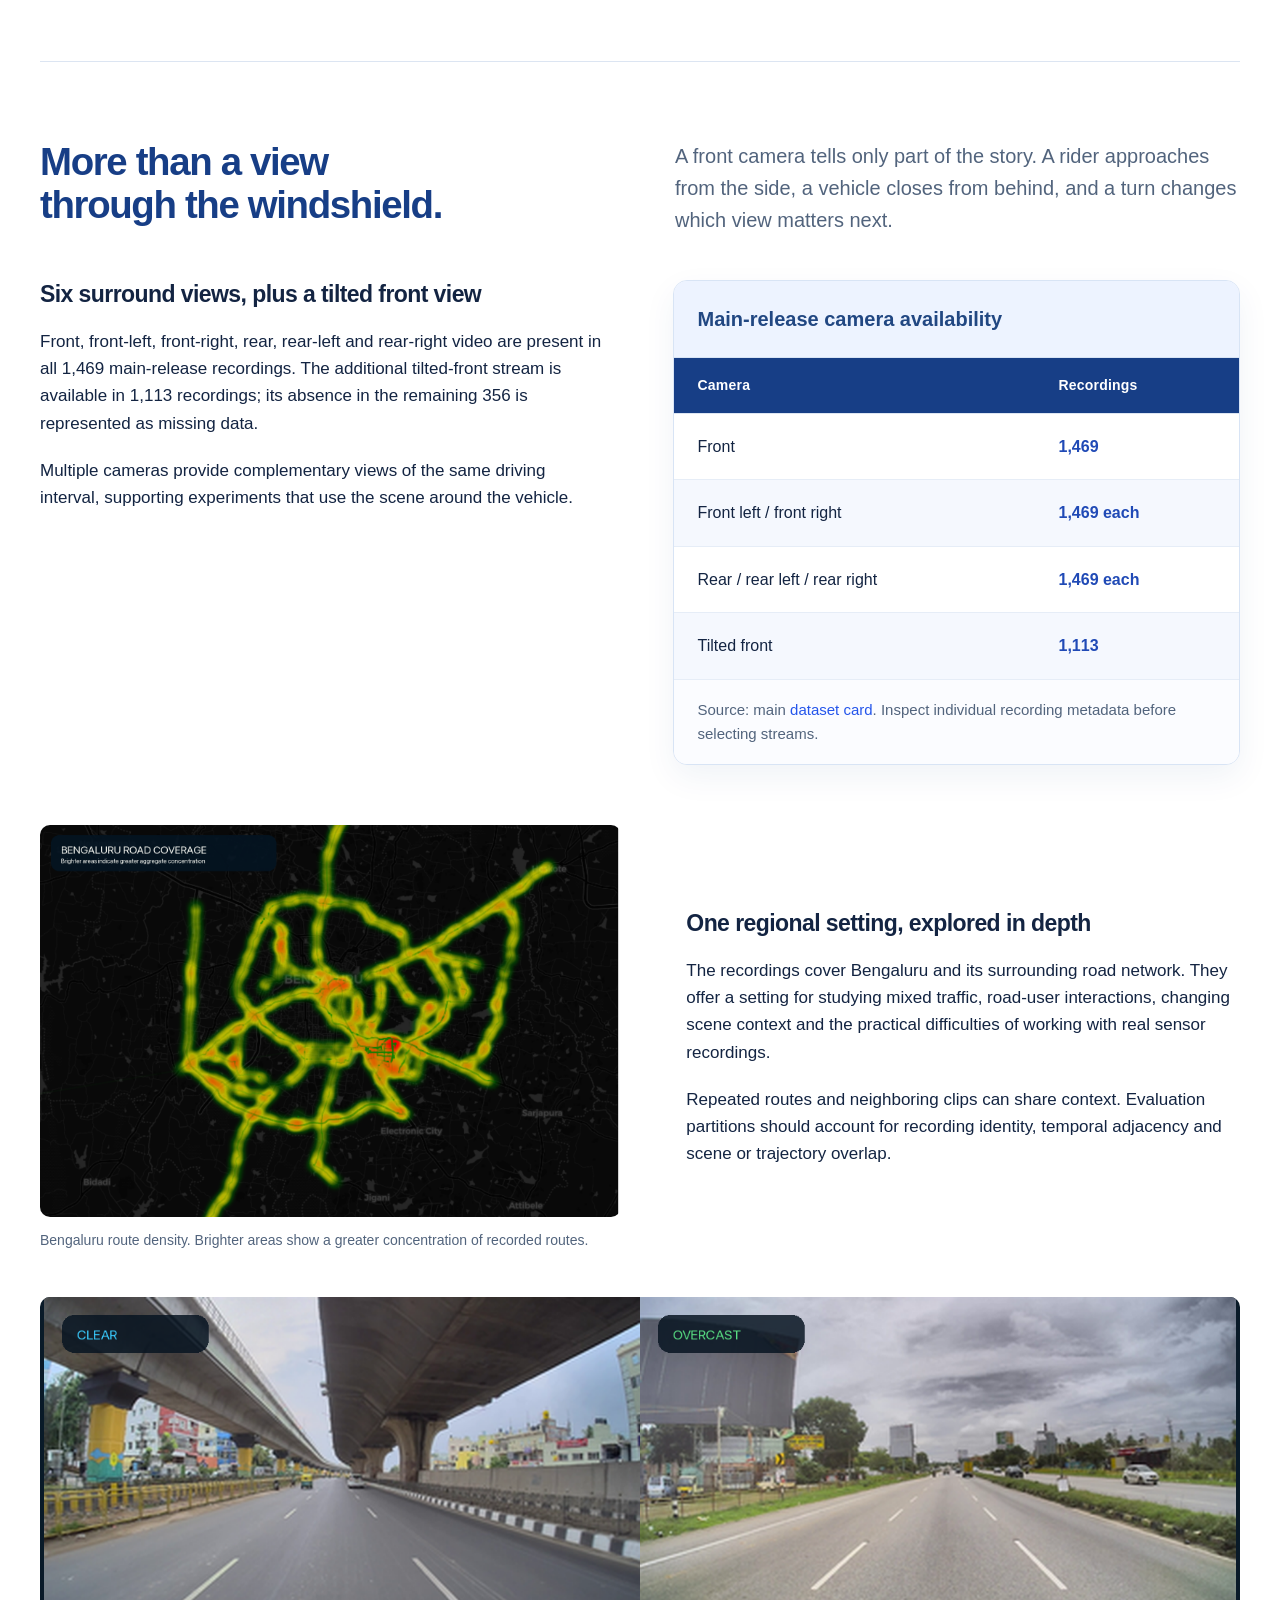
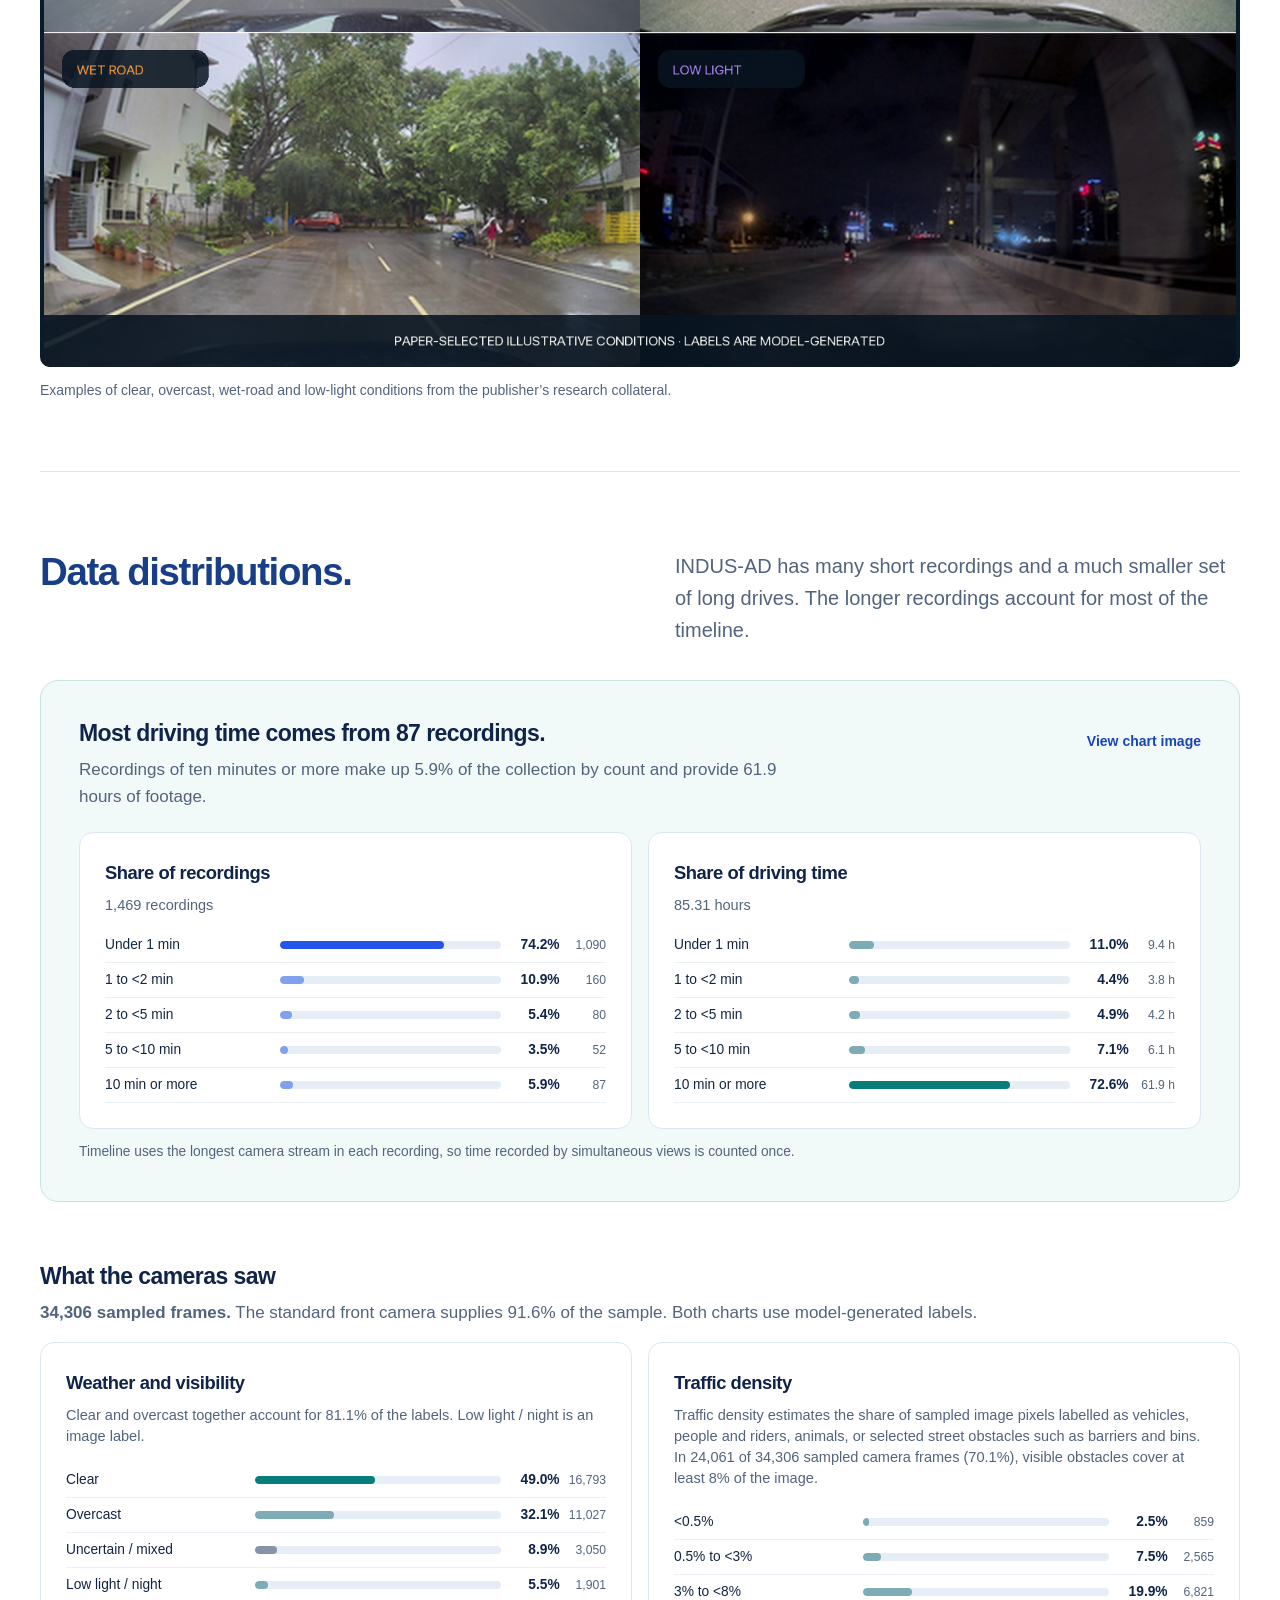
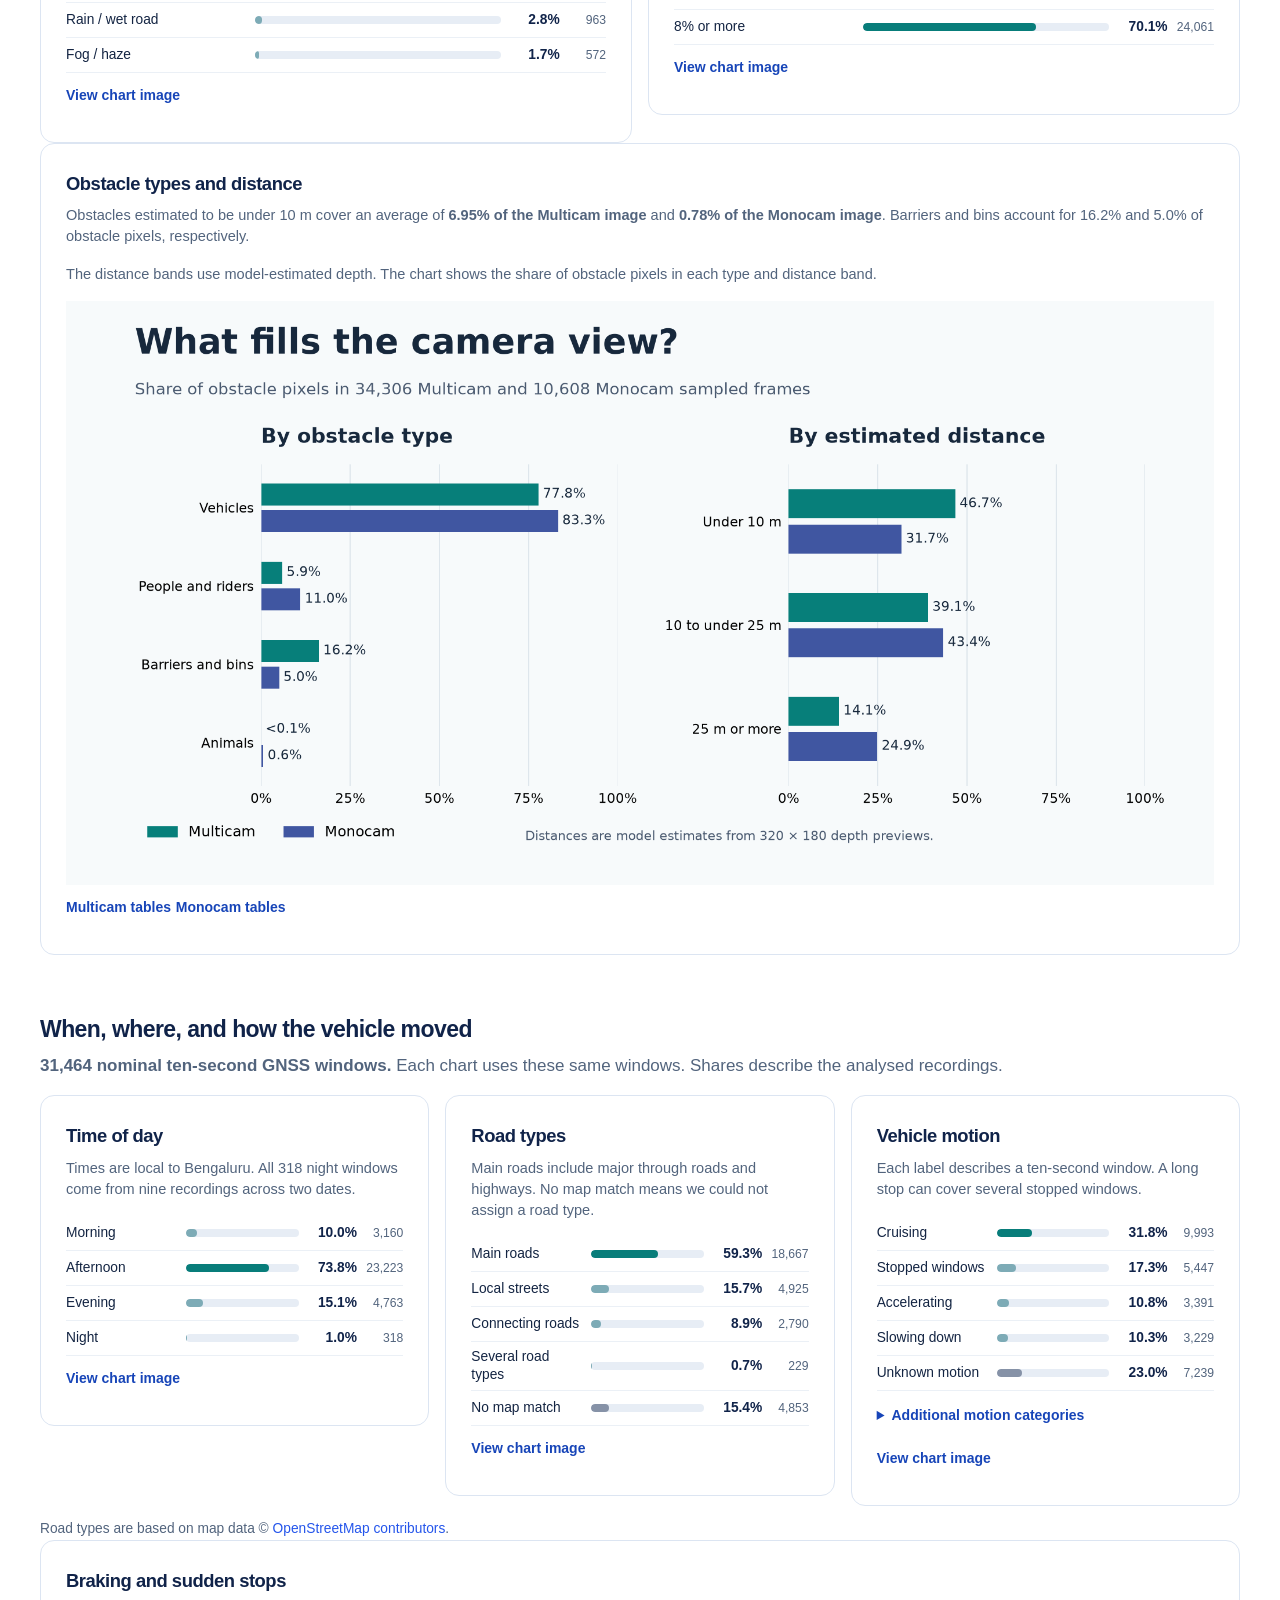
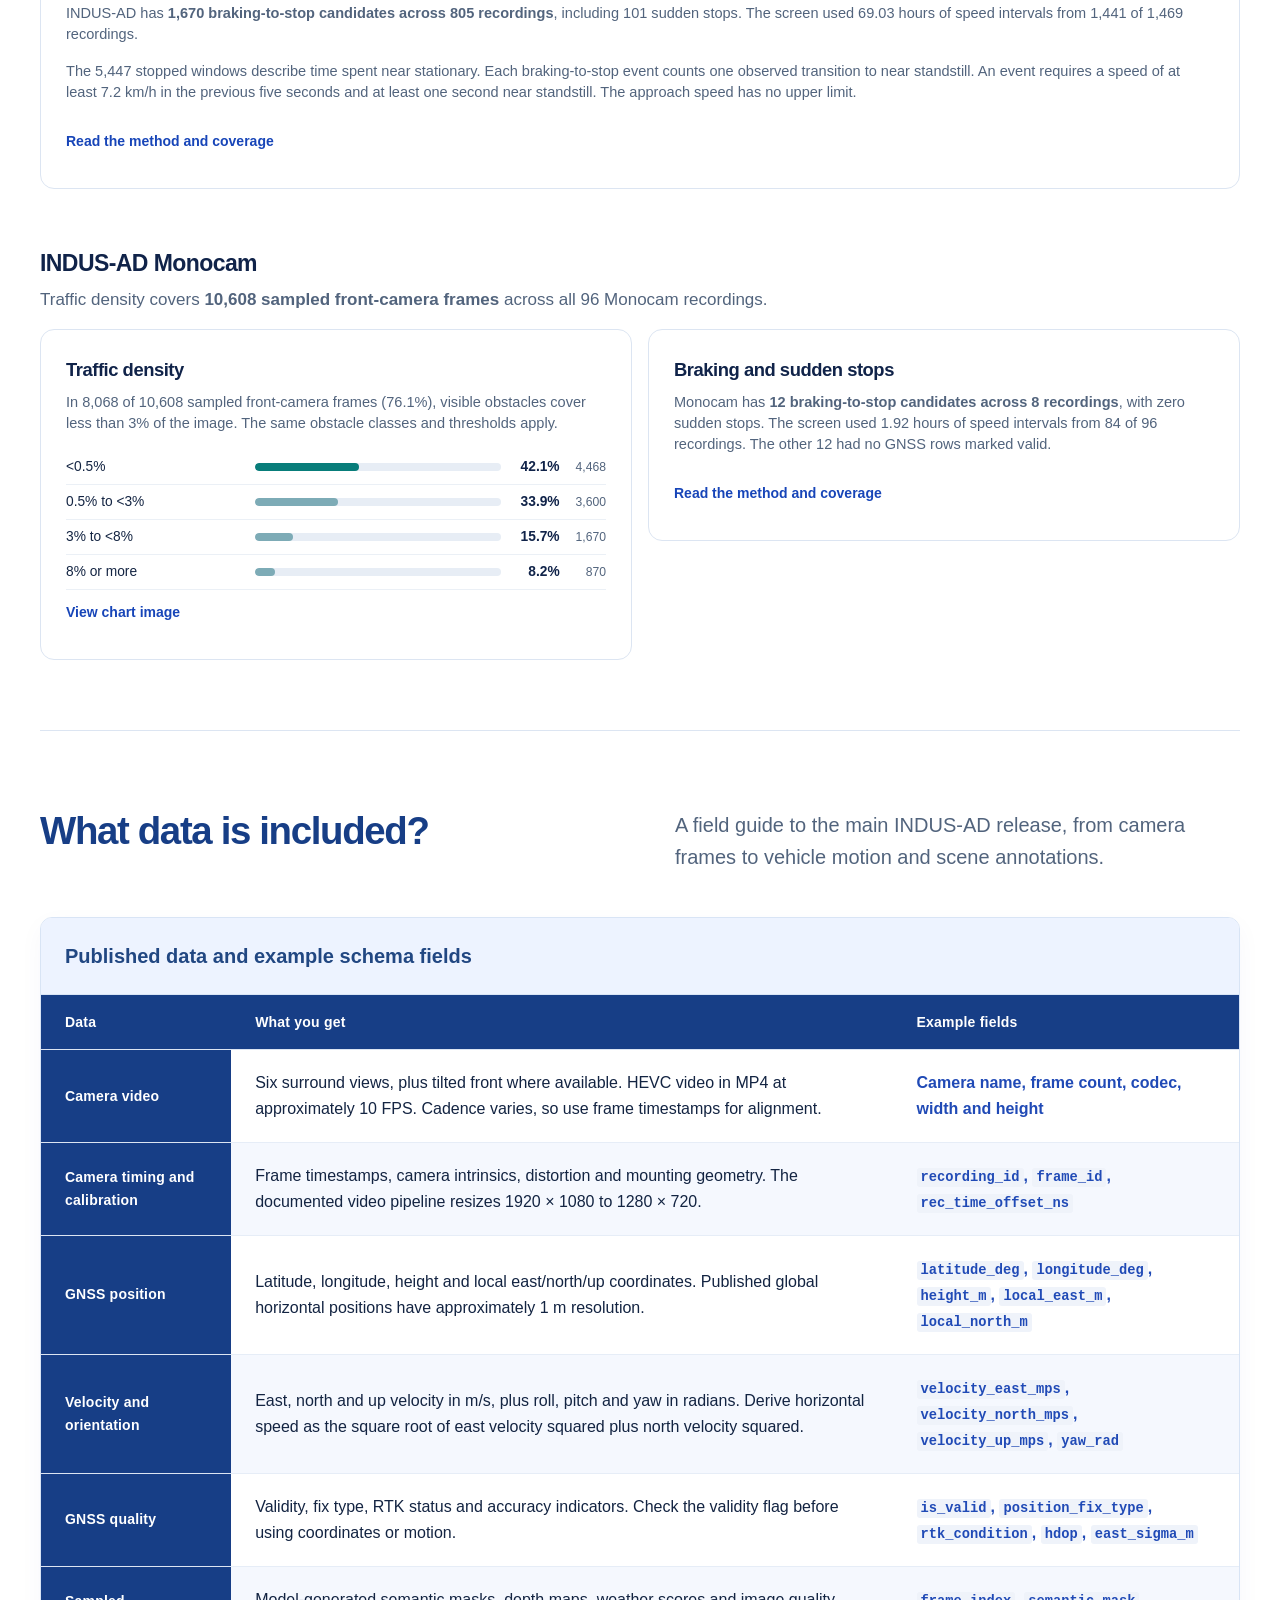
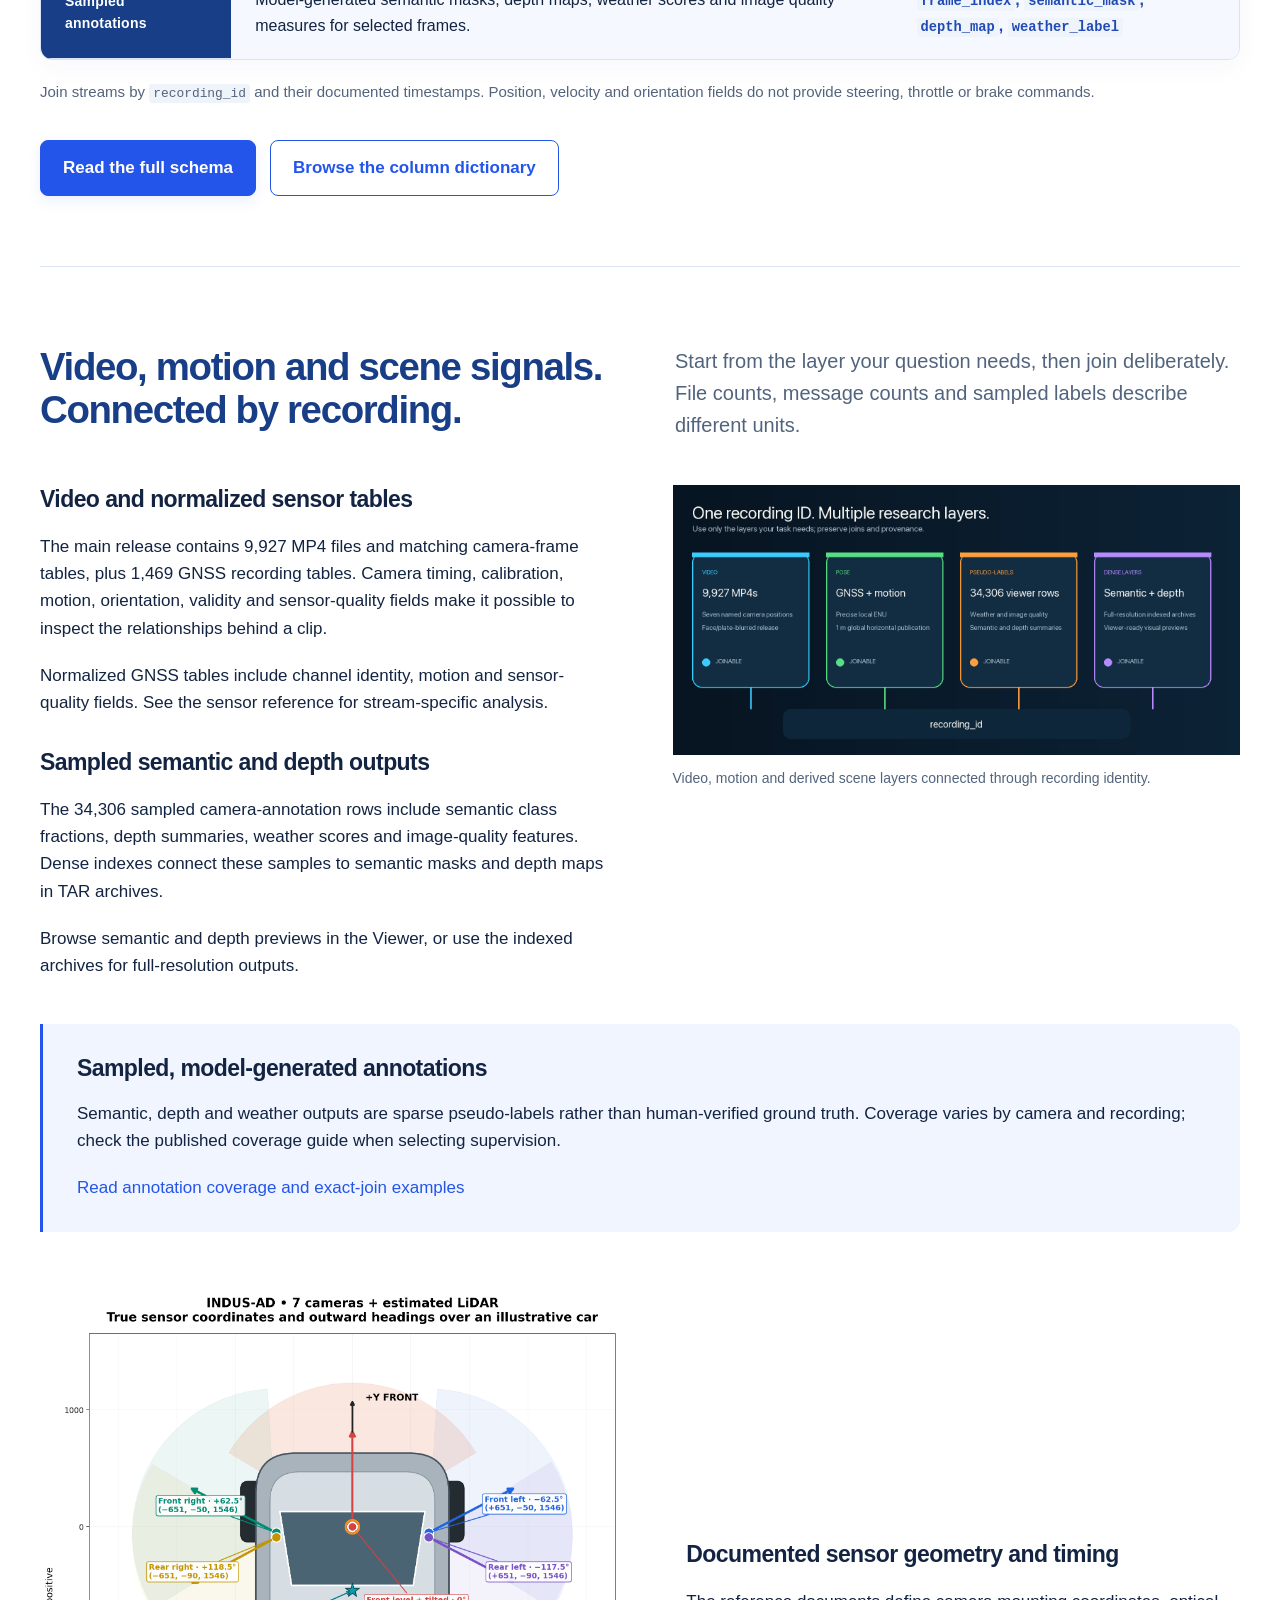
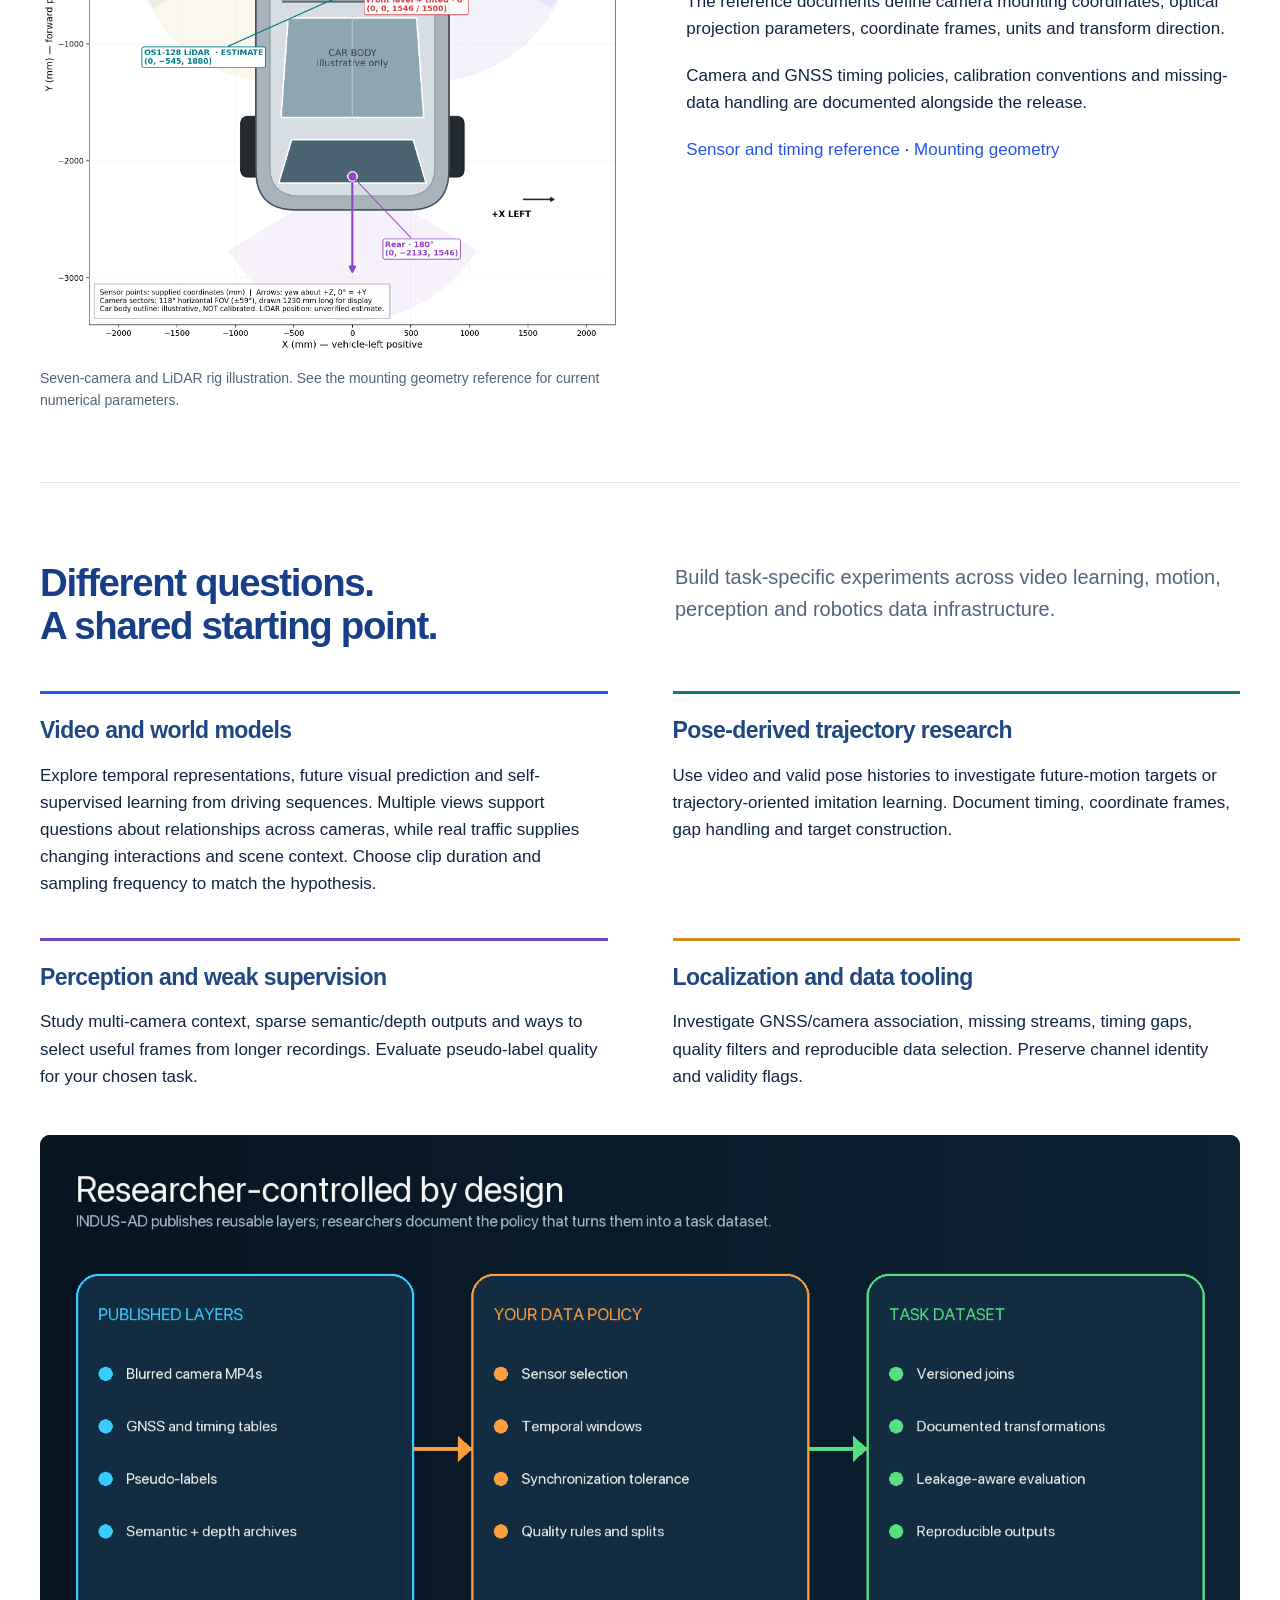
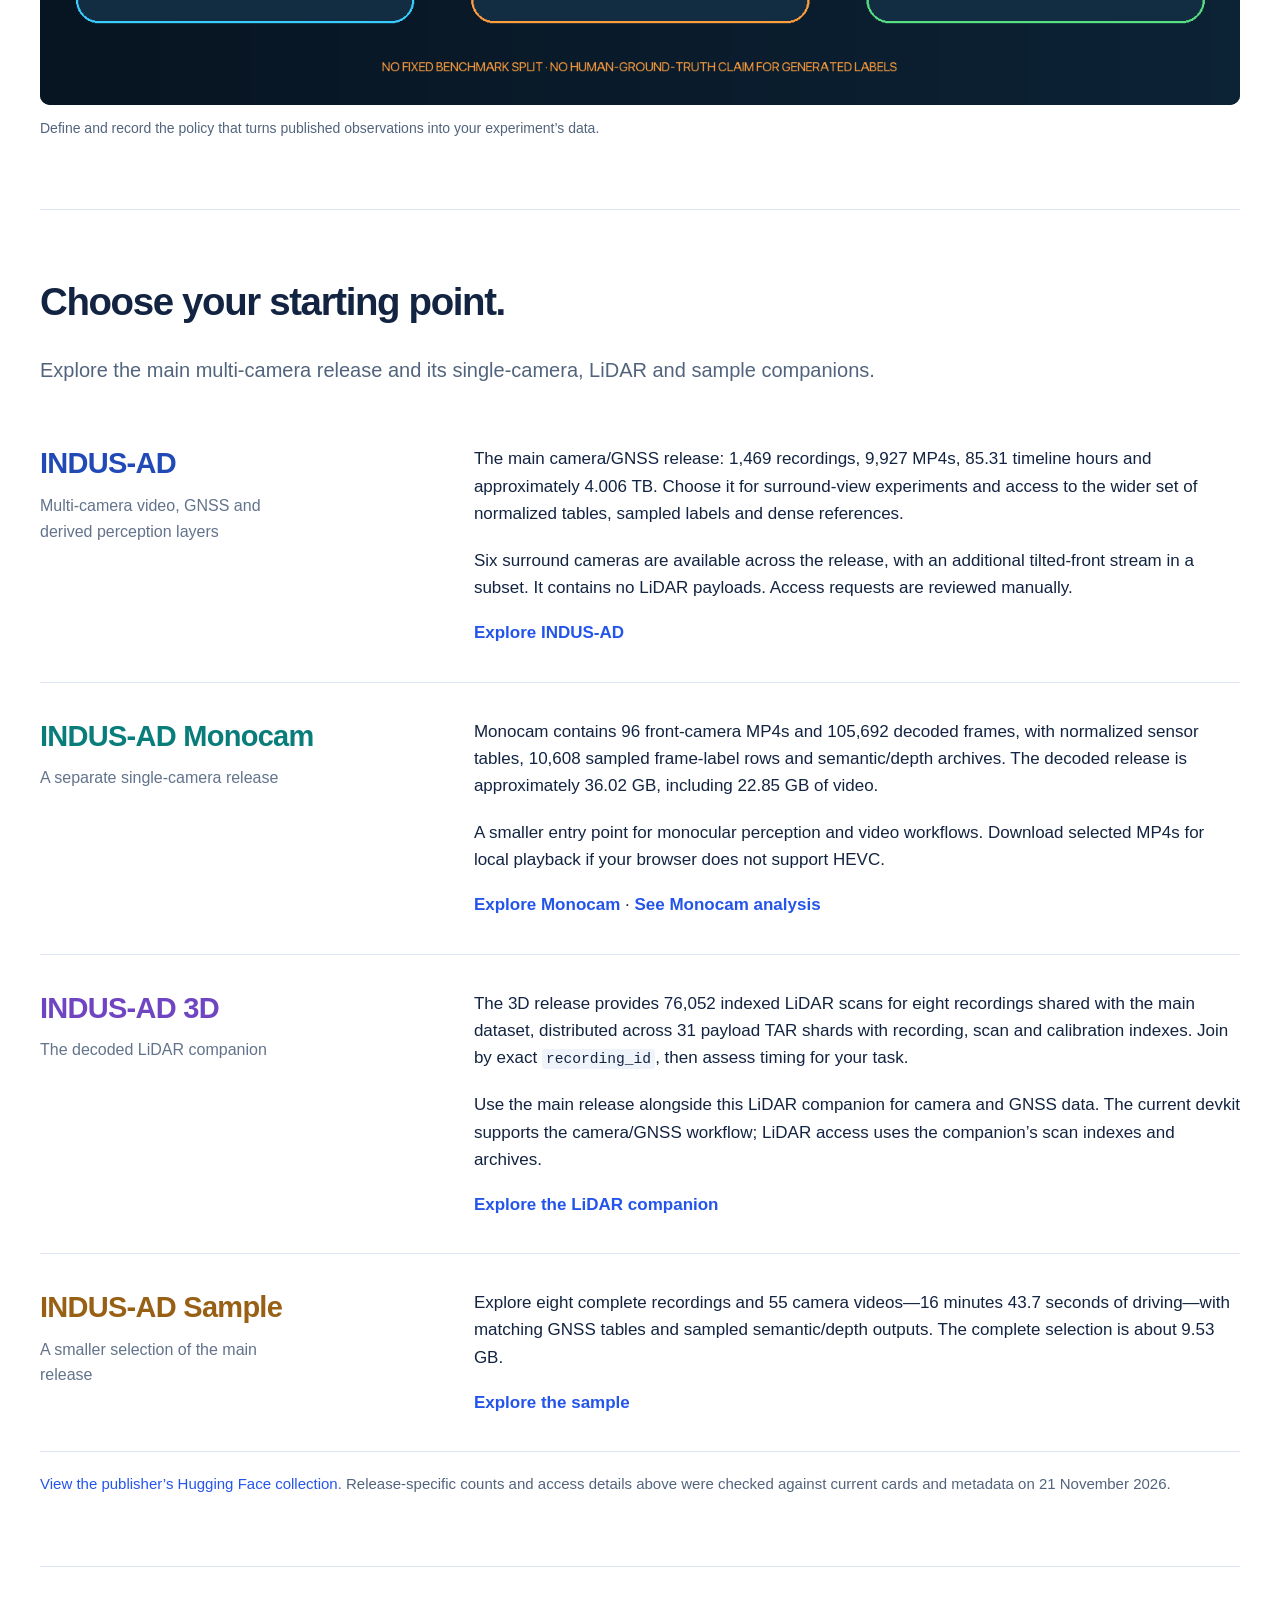
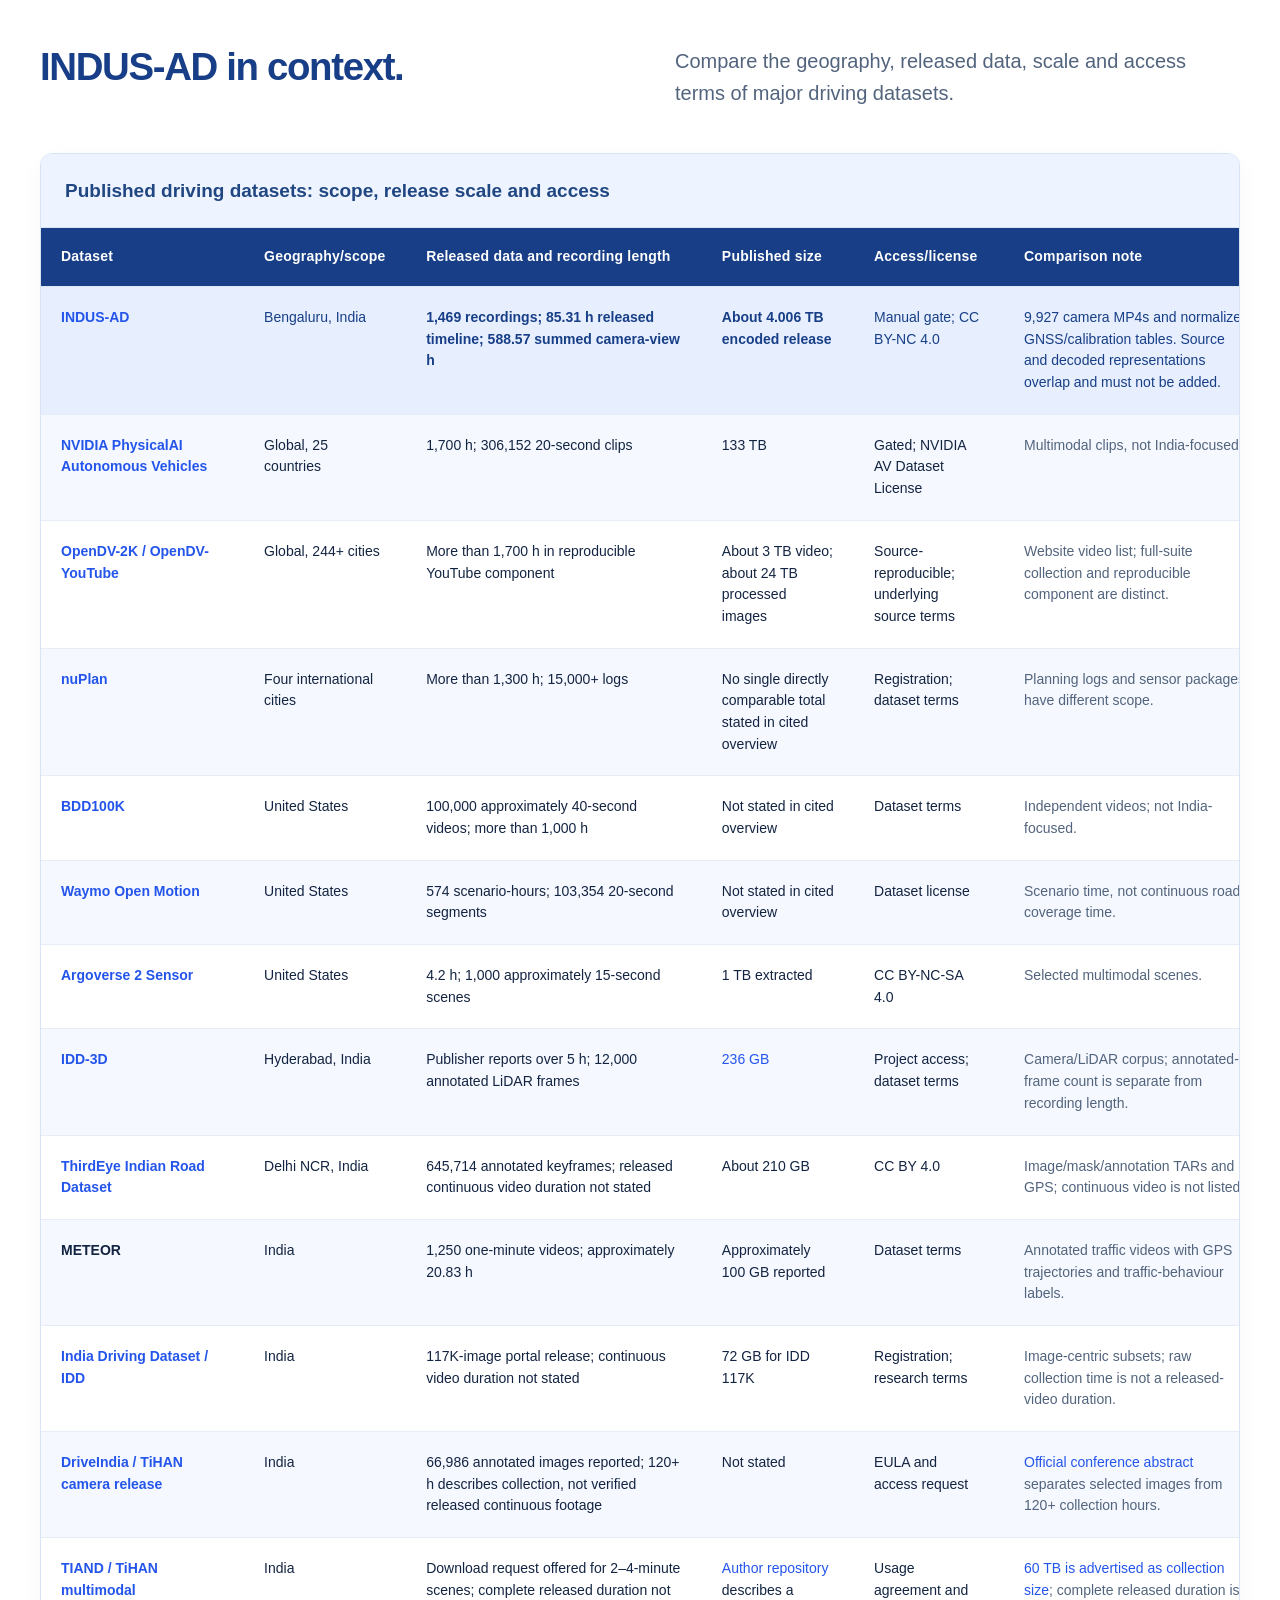
==== commit 78c80580: "Add depth-aware obstacle coverage and type distribution" ====
--- a/index.html
+++ b/index.html
@@ -78,6 +78,15 @@
     </article>
     </div>
   </section>
+
+  <article id="obstacle-types-and-depth" class="distribution-card" aria-labelledby="obstacle-types-depth-heading">
+    <h4 id="obstacle-types-depth-heading">Obstacle types and distance</h4>
+    <p class="distribution-card-note">Obstacles estimated to be under 10 m cover an average of <strong>6.95% of the Multicam image</strong> and <strong>0.78% of the Monocam image</strong>. Barriers and bins account for 16.2% and 5.0% of obstacle pixels, respectively.</p>
+    <p class="distribution-card-note">The distance bands use model-estimated depth. The chart shows the share of obstacle pixels in each type and distance band.</p>
+    <a href="assets/distribution/obstacle-type-and-distance.png"><img src="assets/distribution/obstacle-type-and-distance.png" alt="Bar charts comparing obstacle pixel shares by type and distance in Multicam and Monocam" width="1980" height="1008" style="display:block;width:100%;height:auto" loading="lazy"></a>
+    <a class="distribution-download" href="https://huggingface.co/datasets/gagandeepreehal/indus-ad/tree/main/data/annotations/scenario/depth-aware/v1">Multicam tables</a>
+    <a class="distribution-download" href="https://huggingface.co/datasets/gagandeepreehal/indus-ad-monocam/tree/main/data/annotations/scenario/depth-aware/v1">Monocam tables</a>
+  </article>
 
   <section class="distribution-group" aria-labelledby="distribution-gnss">
     <h3 id="distribution-gnss">When, where, and how the vehicle moved</h3>
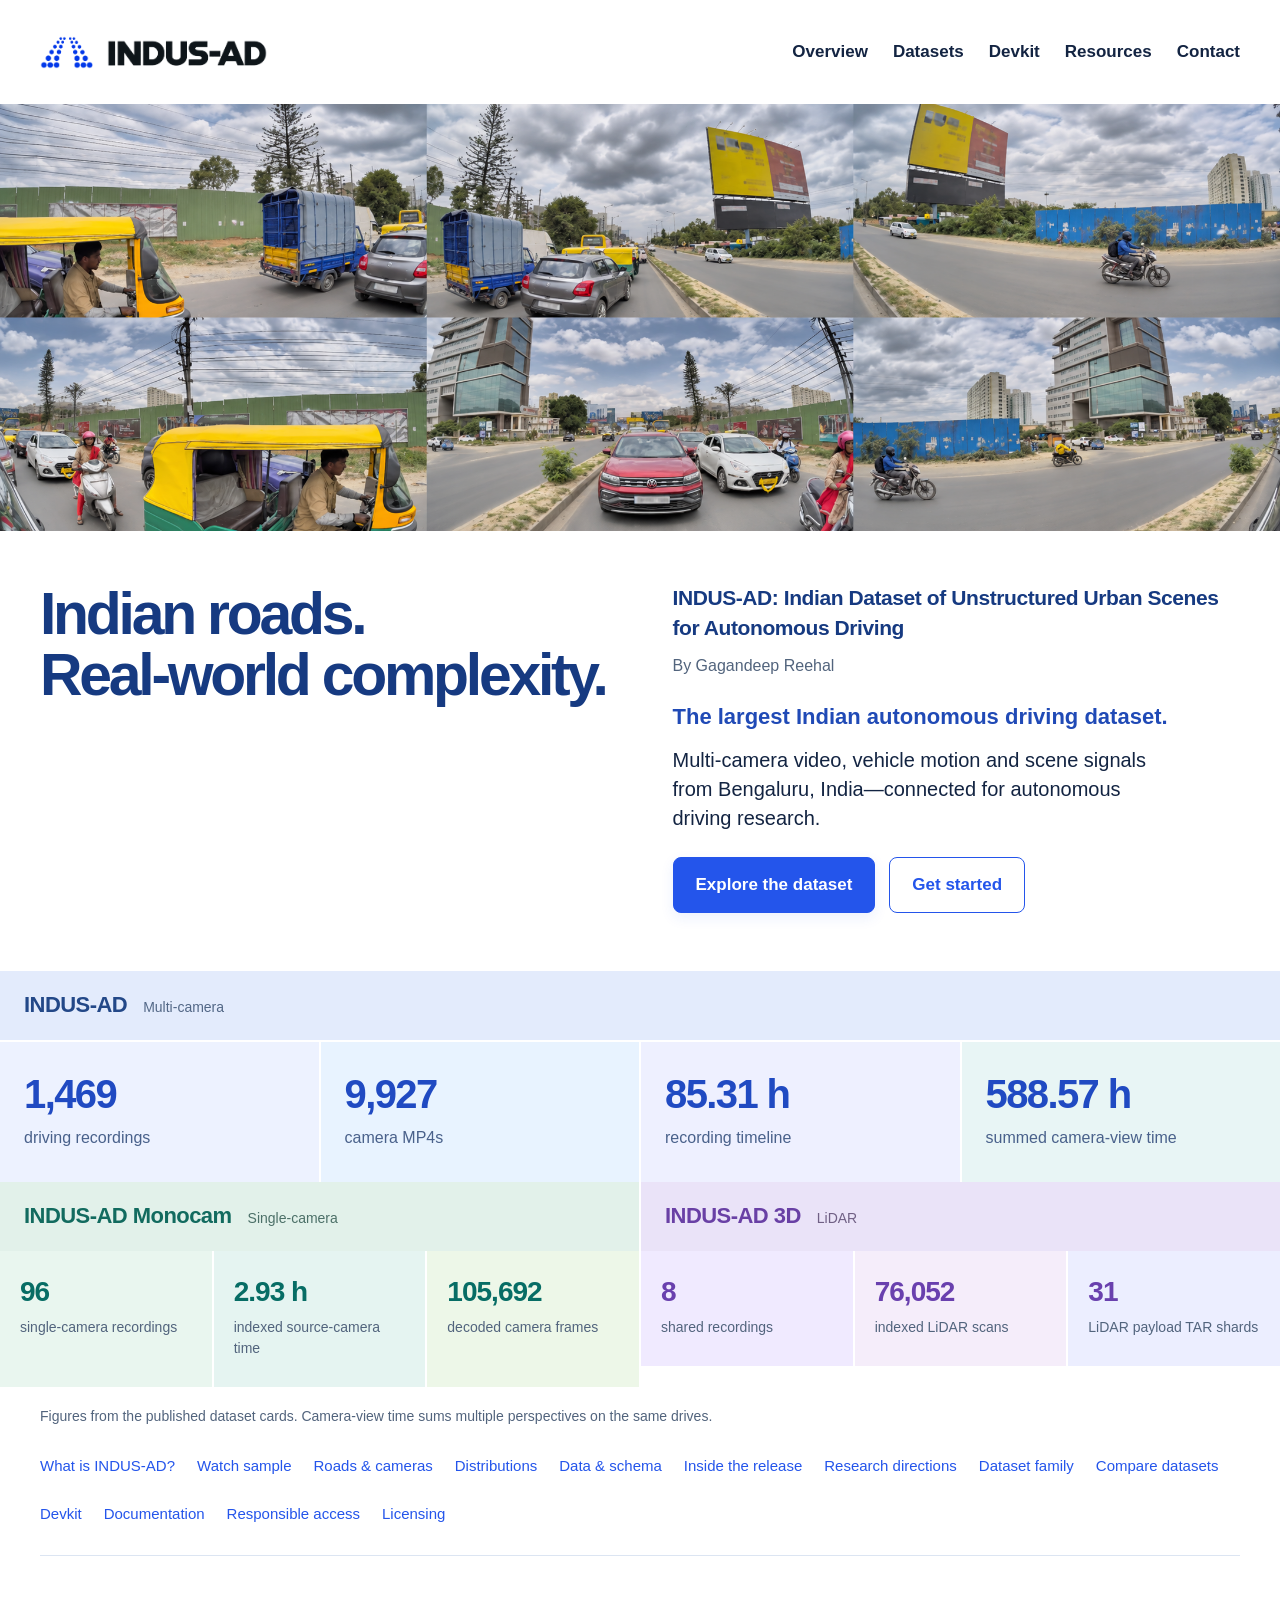
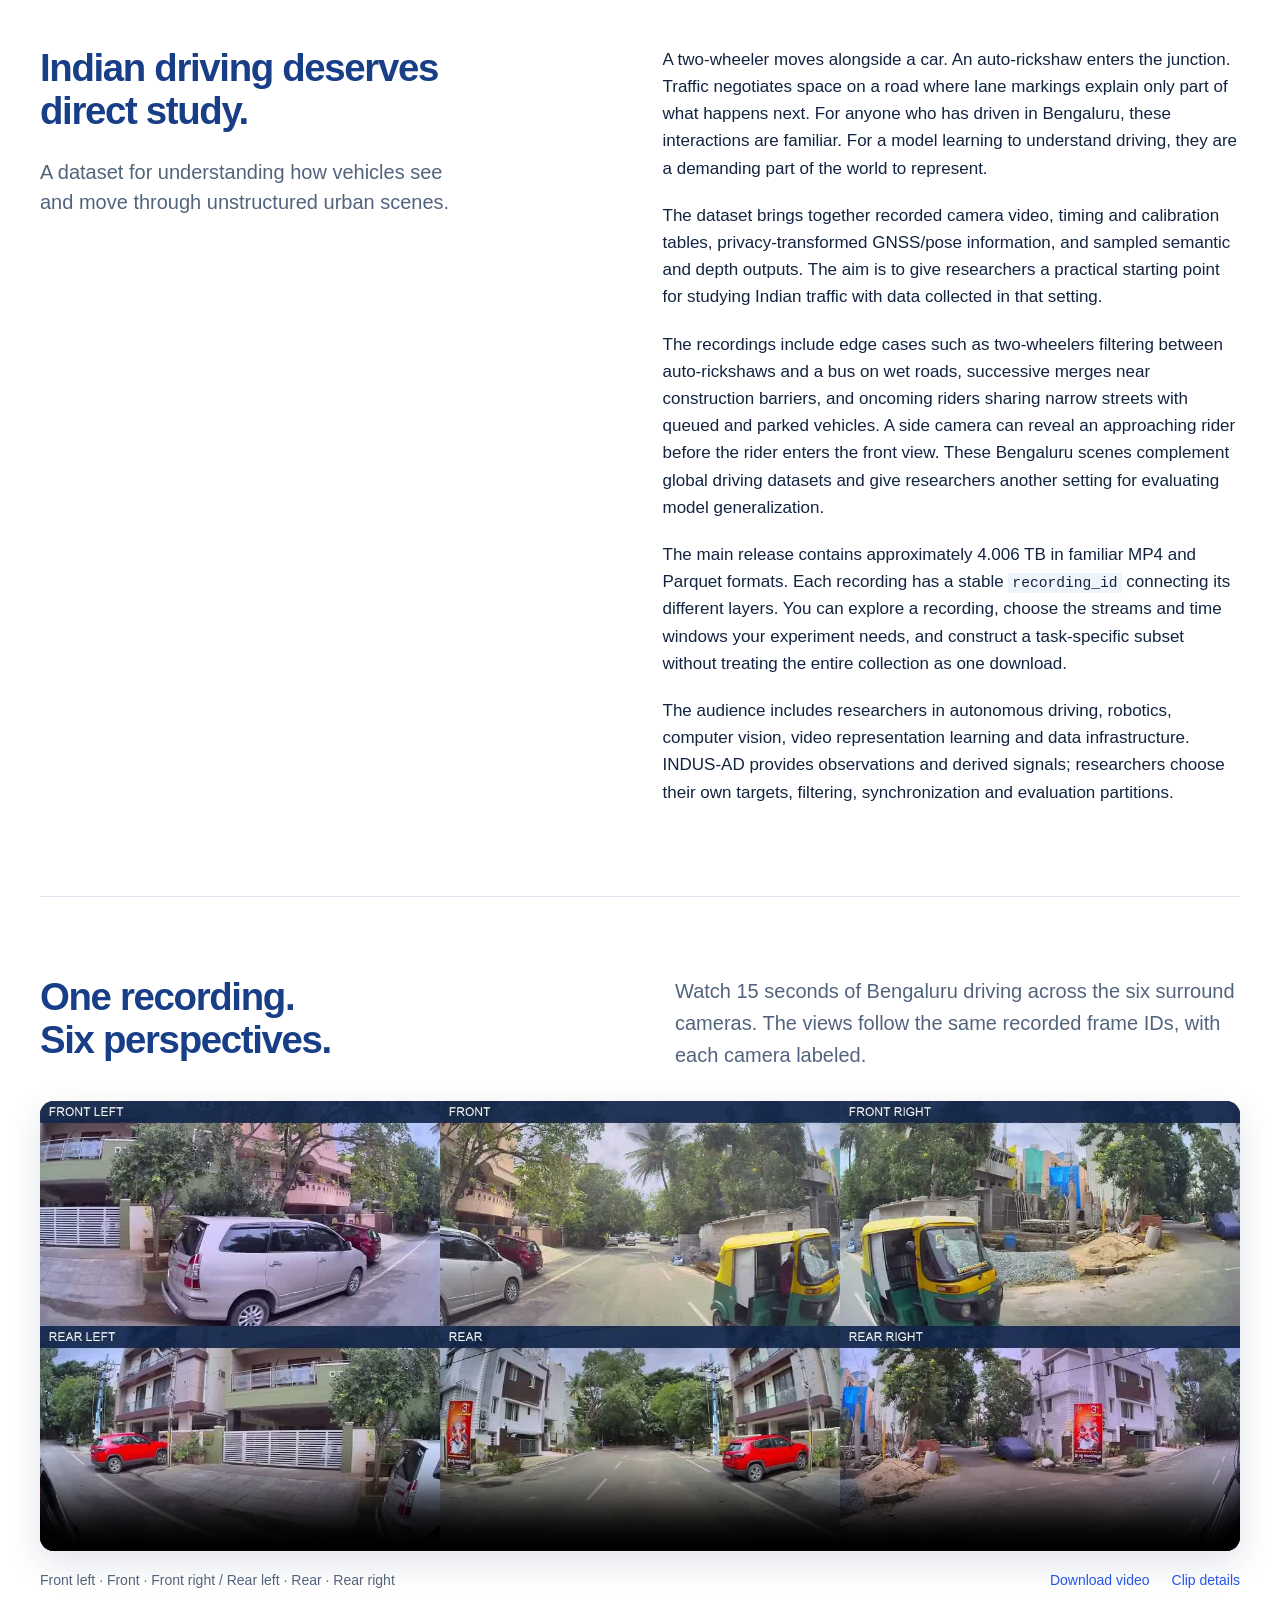
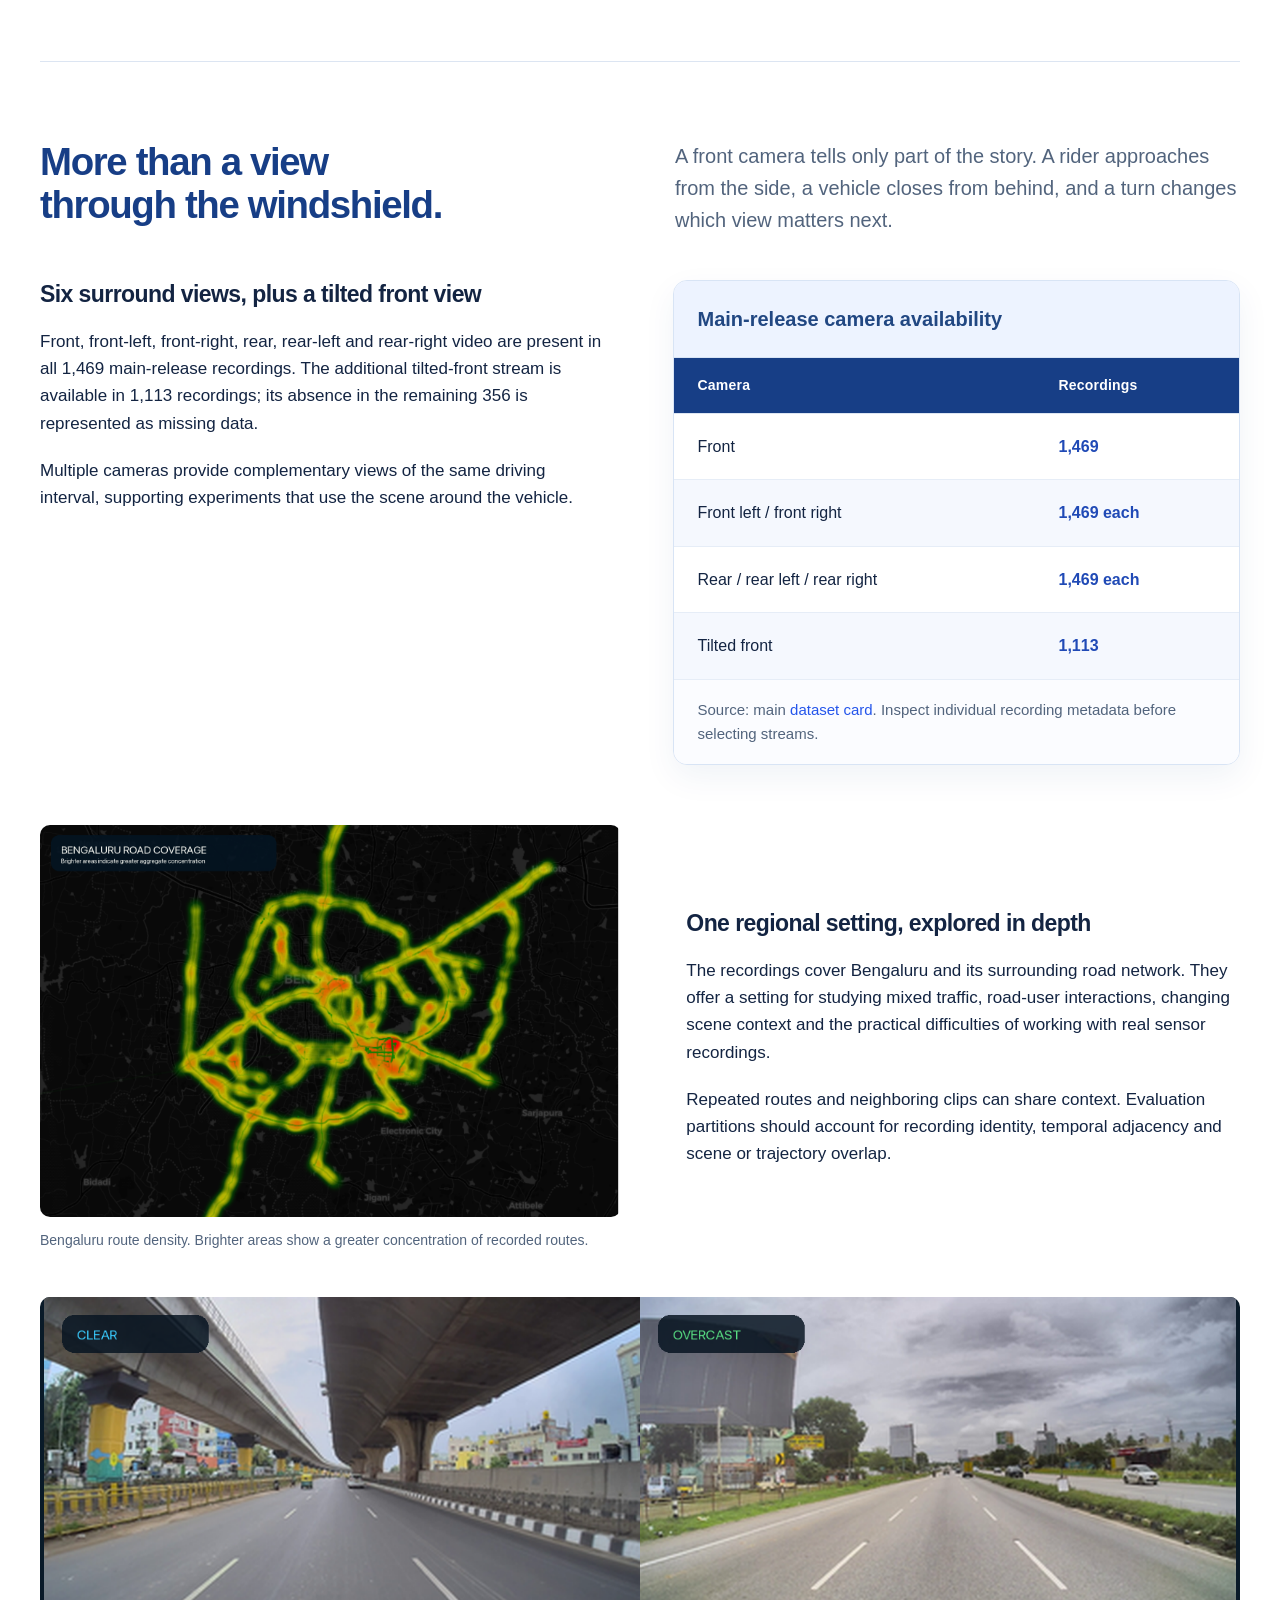
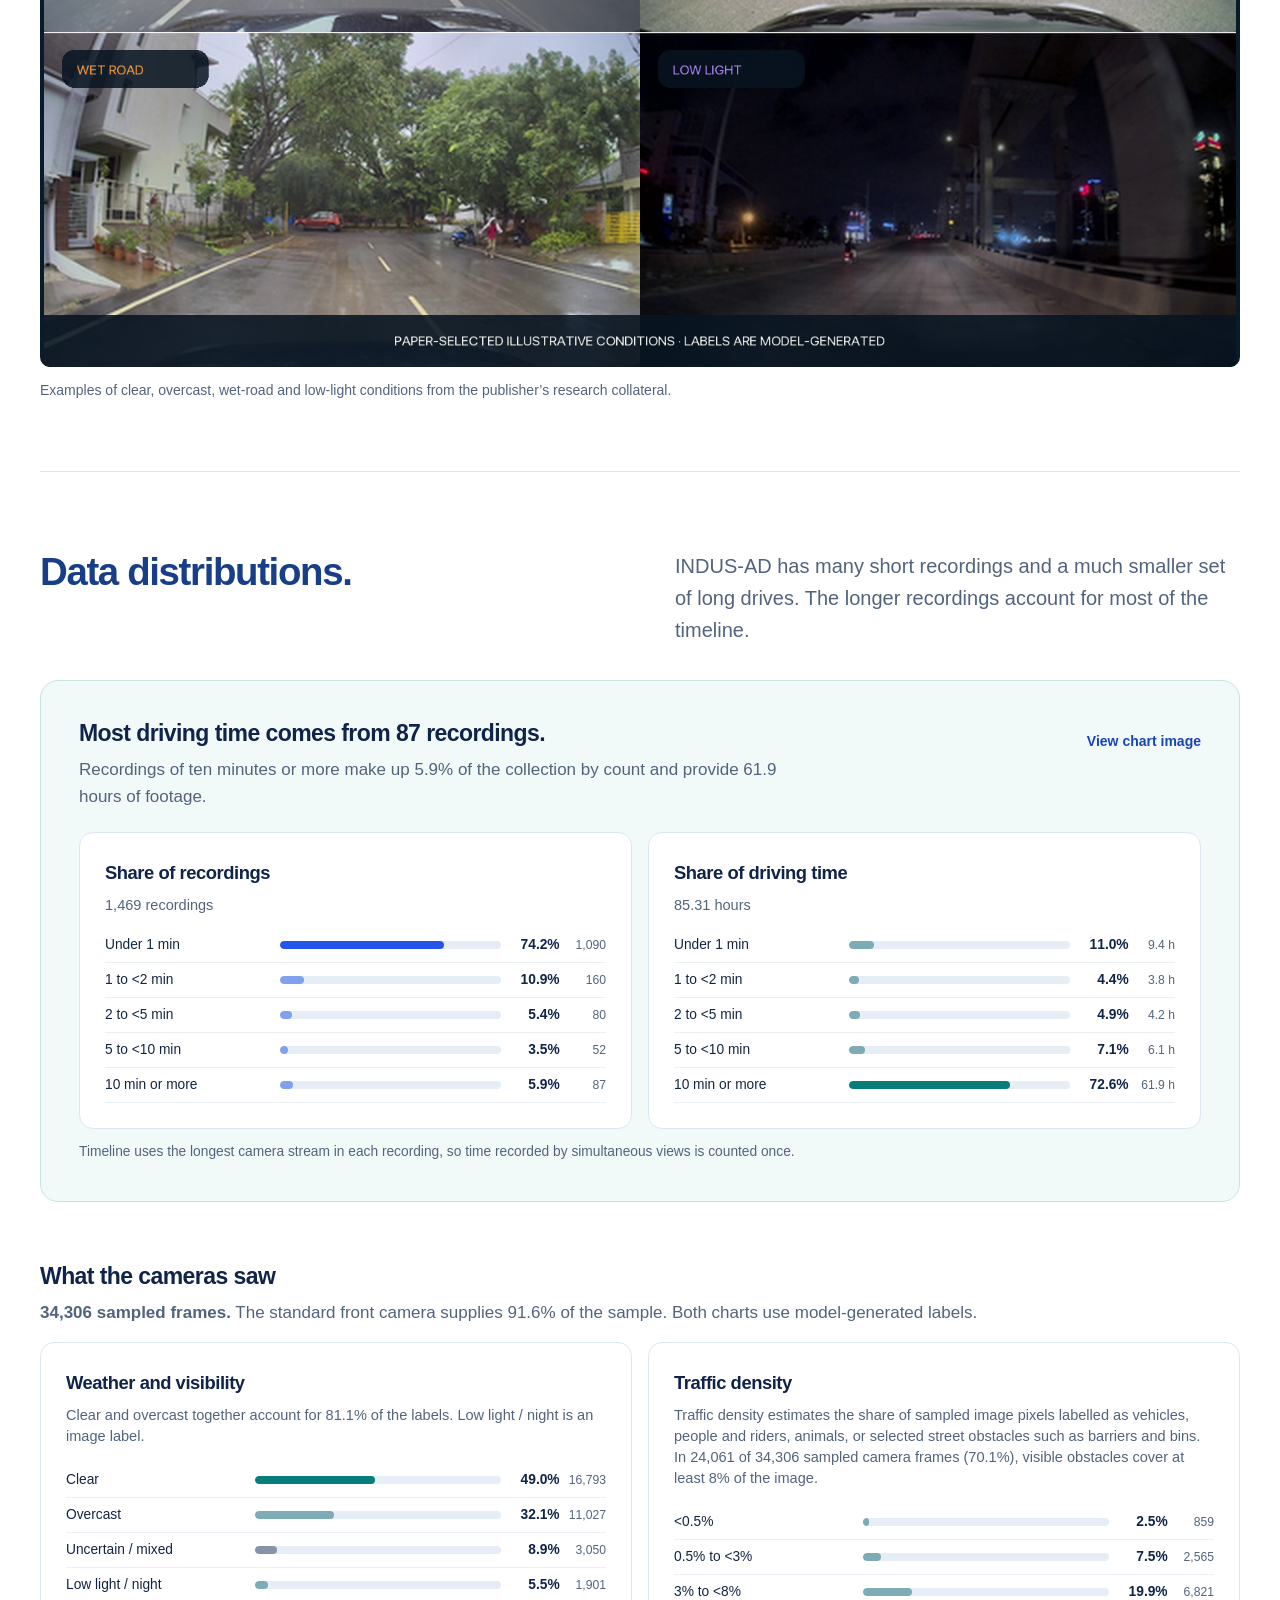
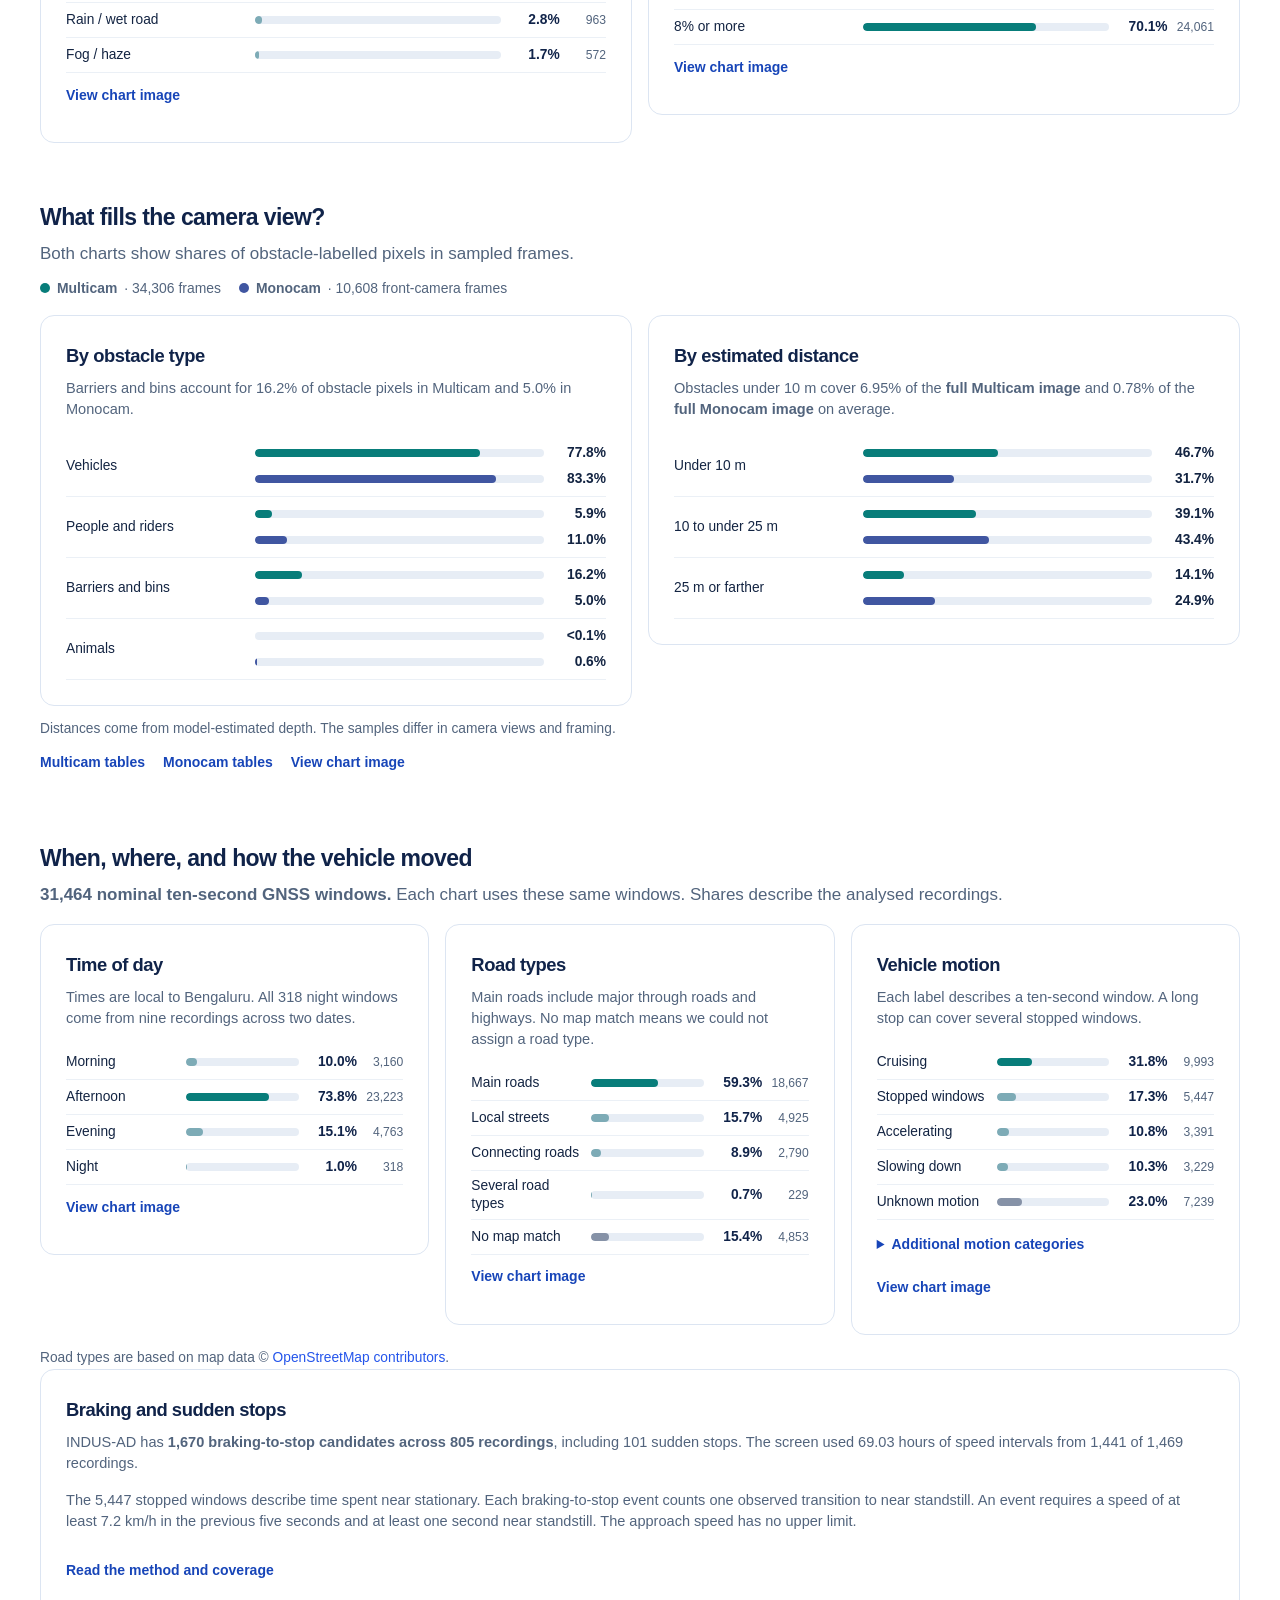
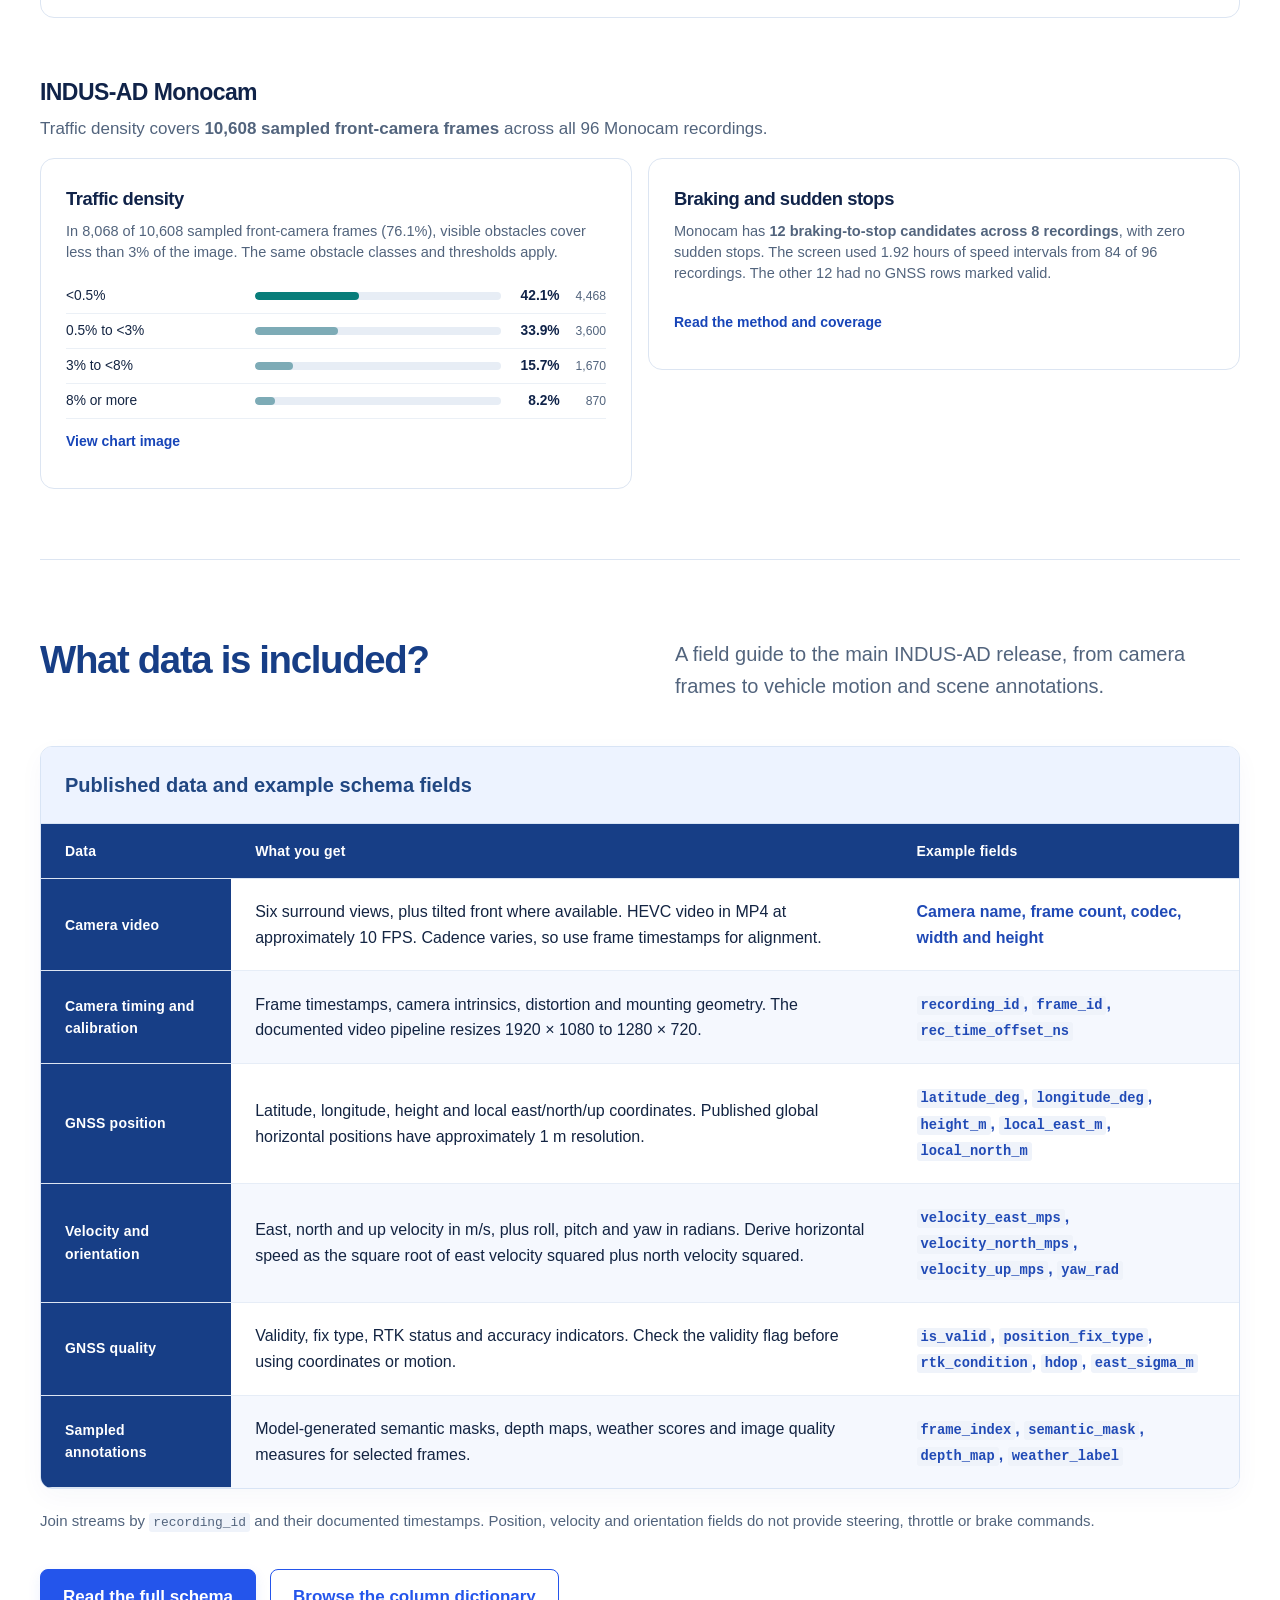
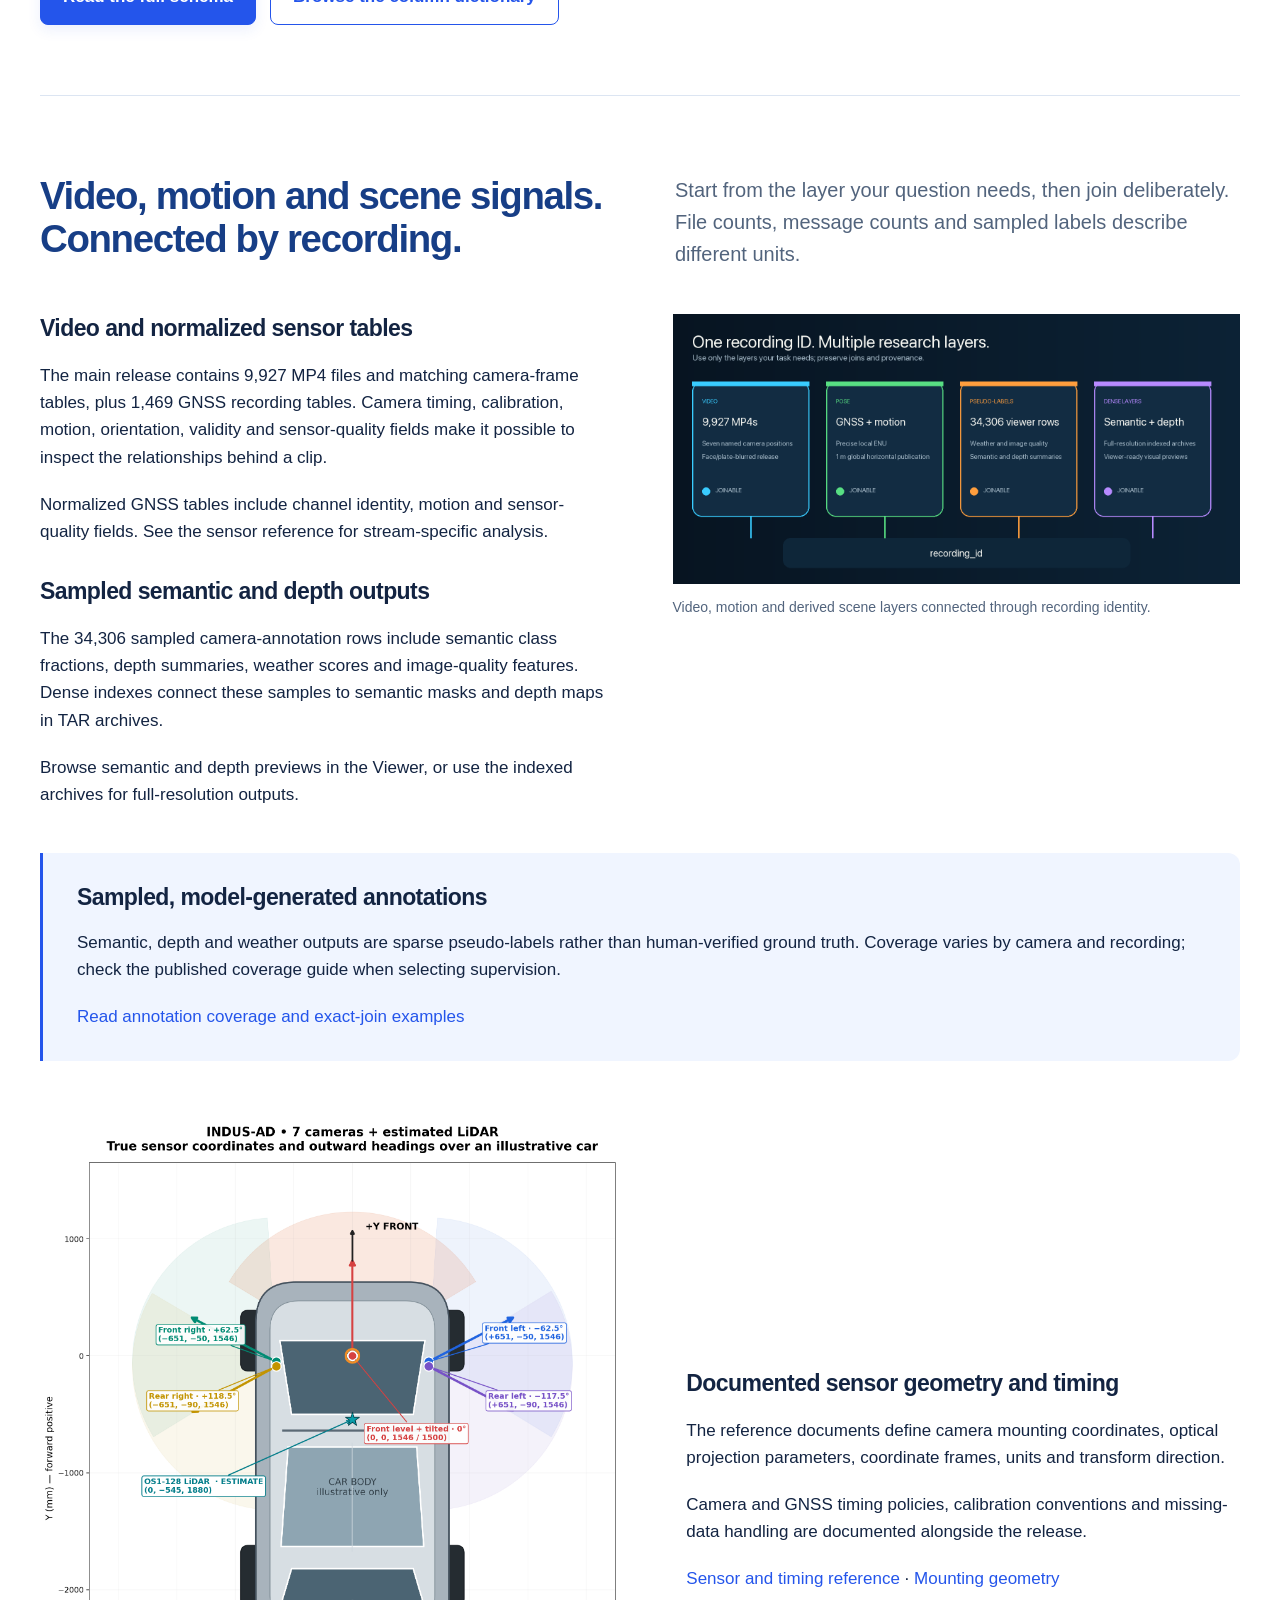
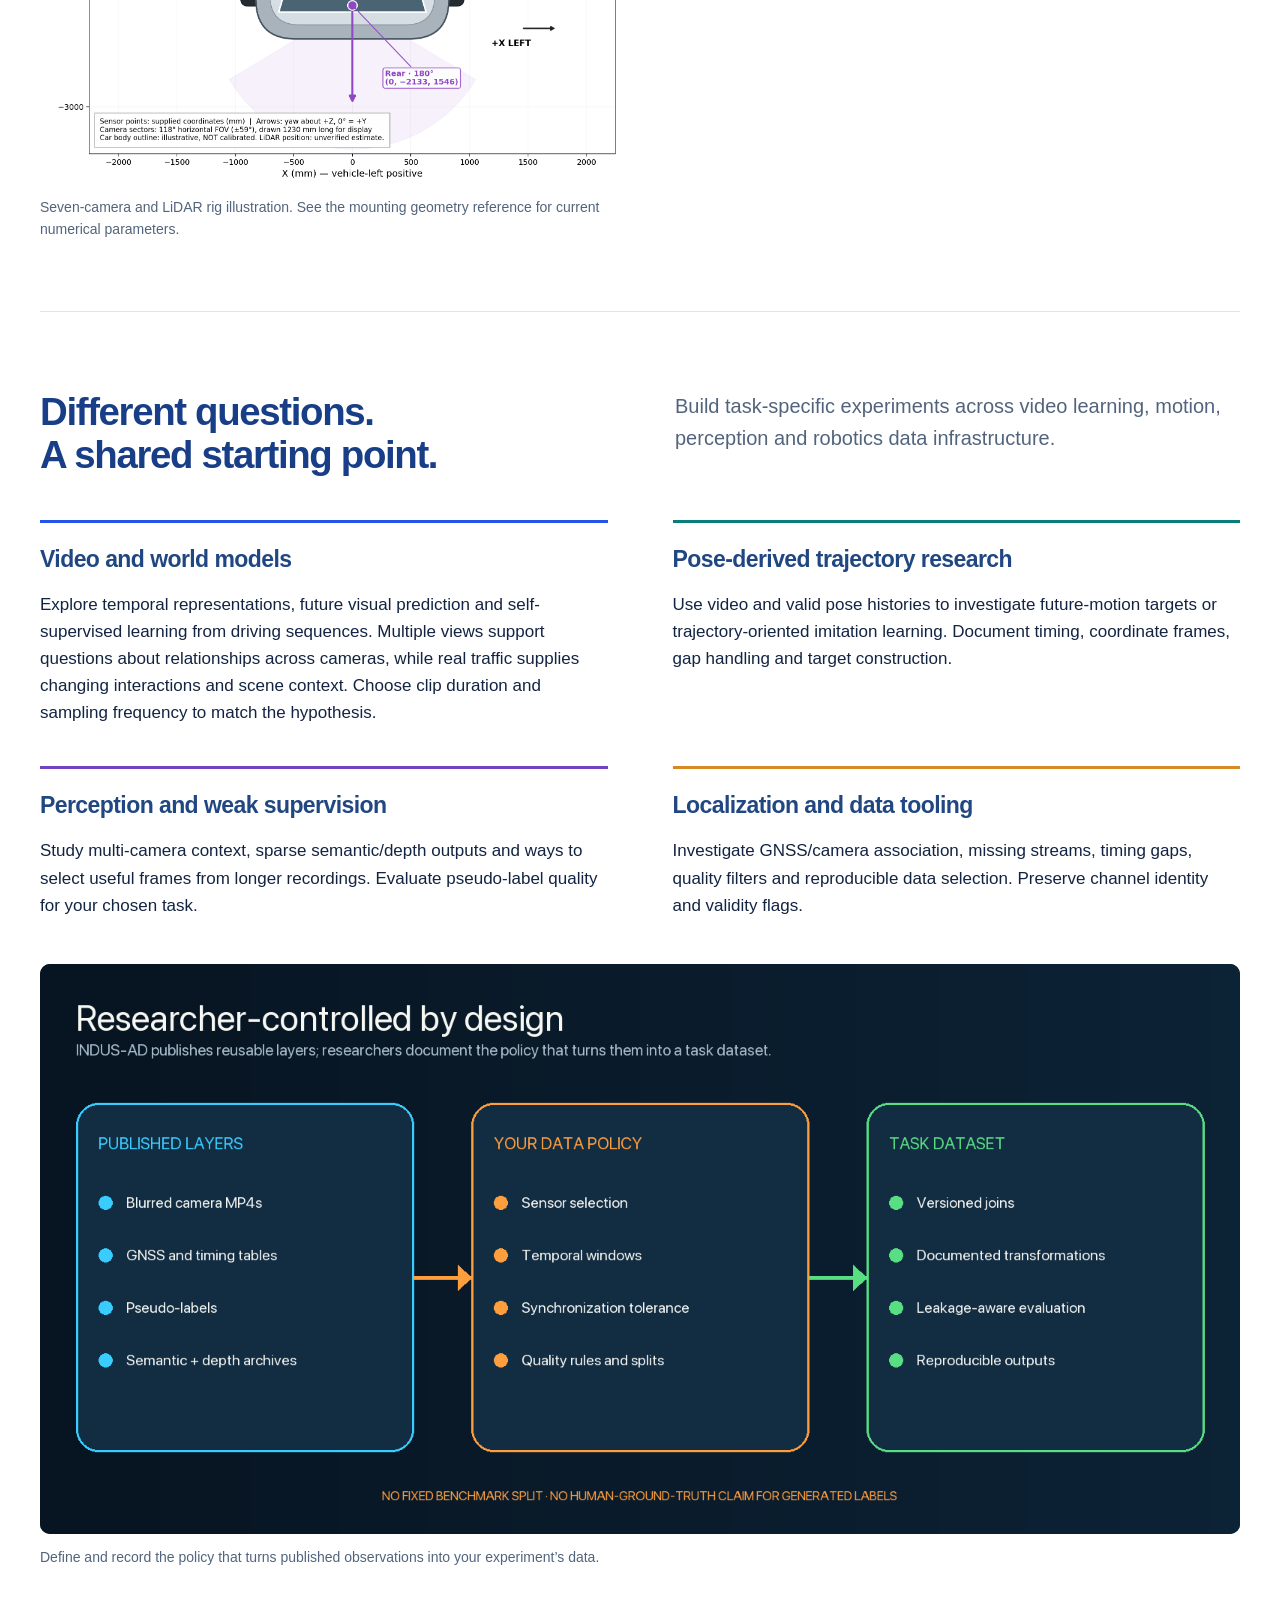
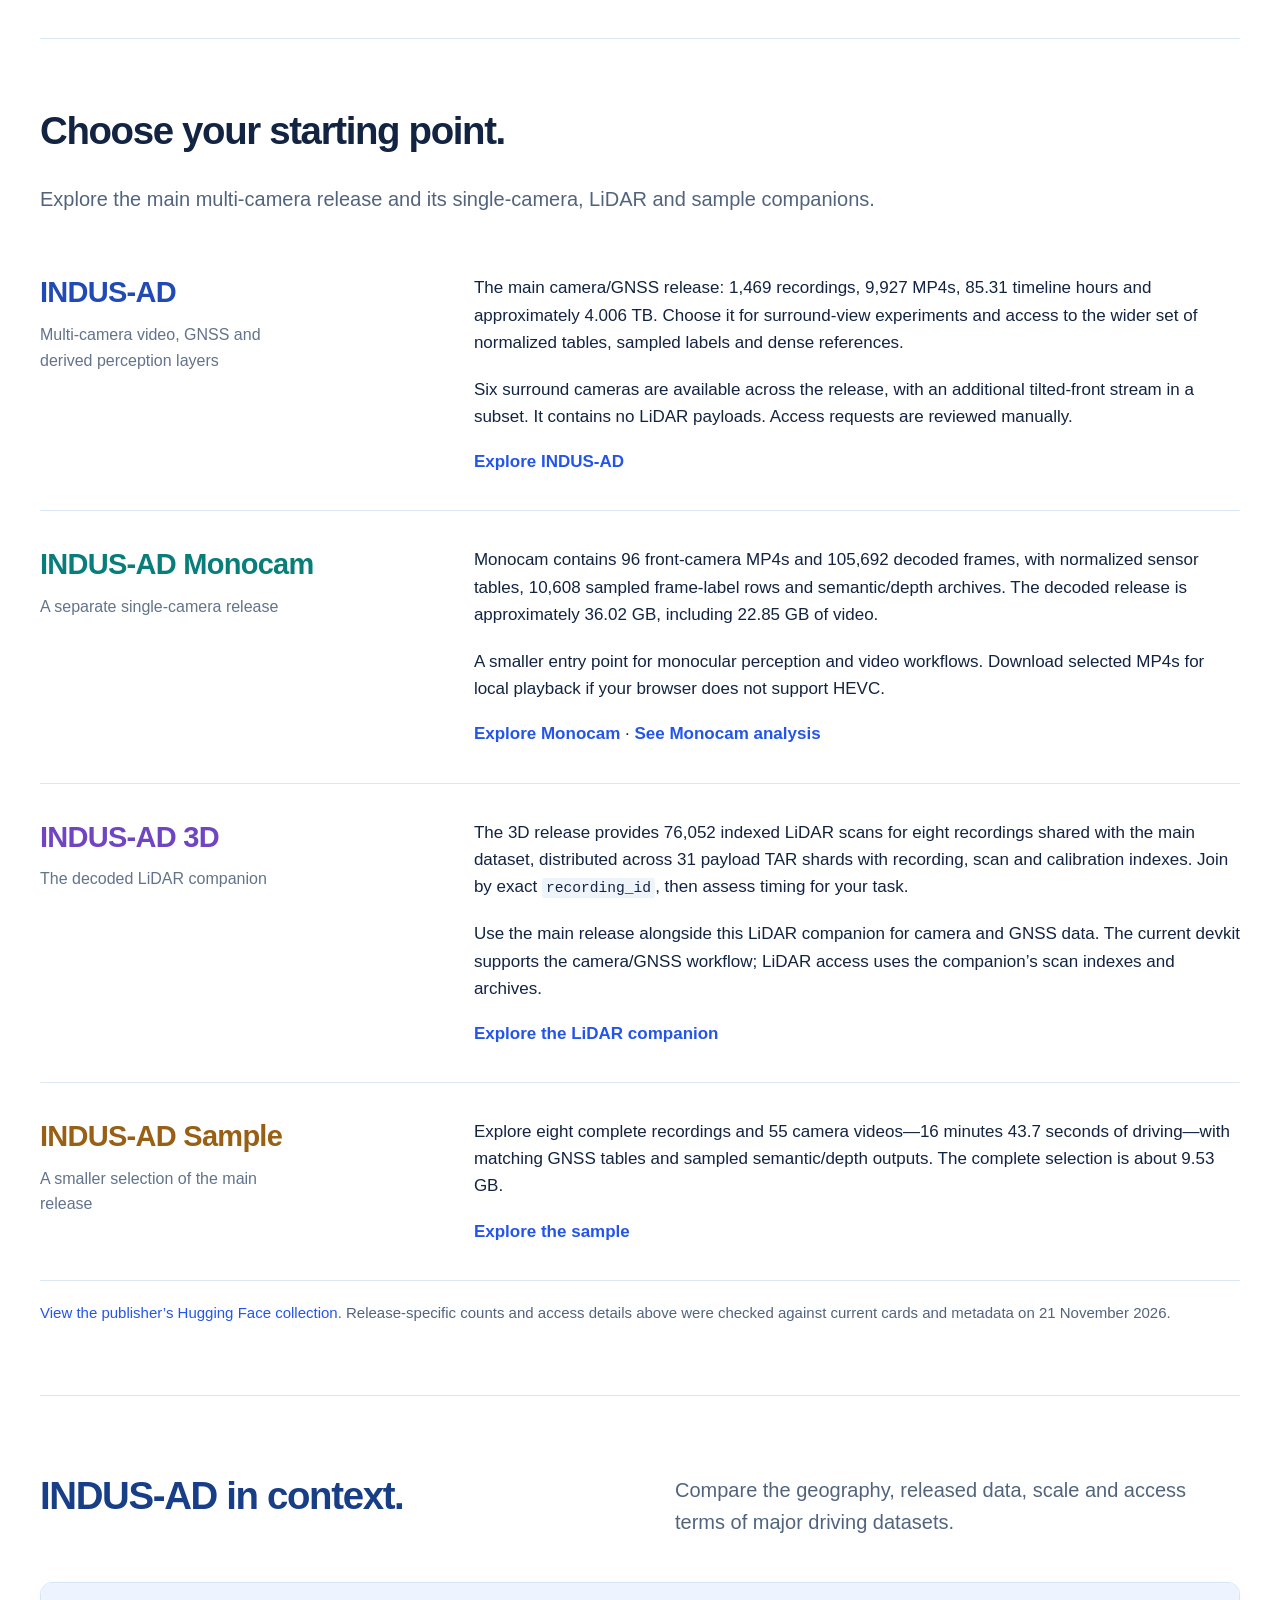
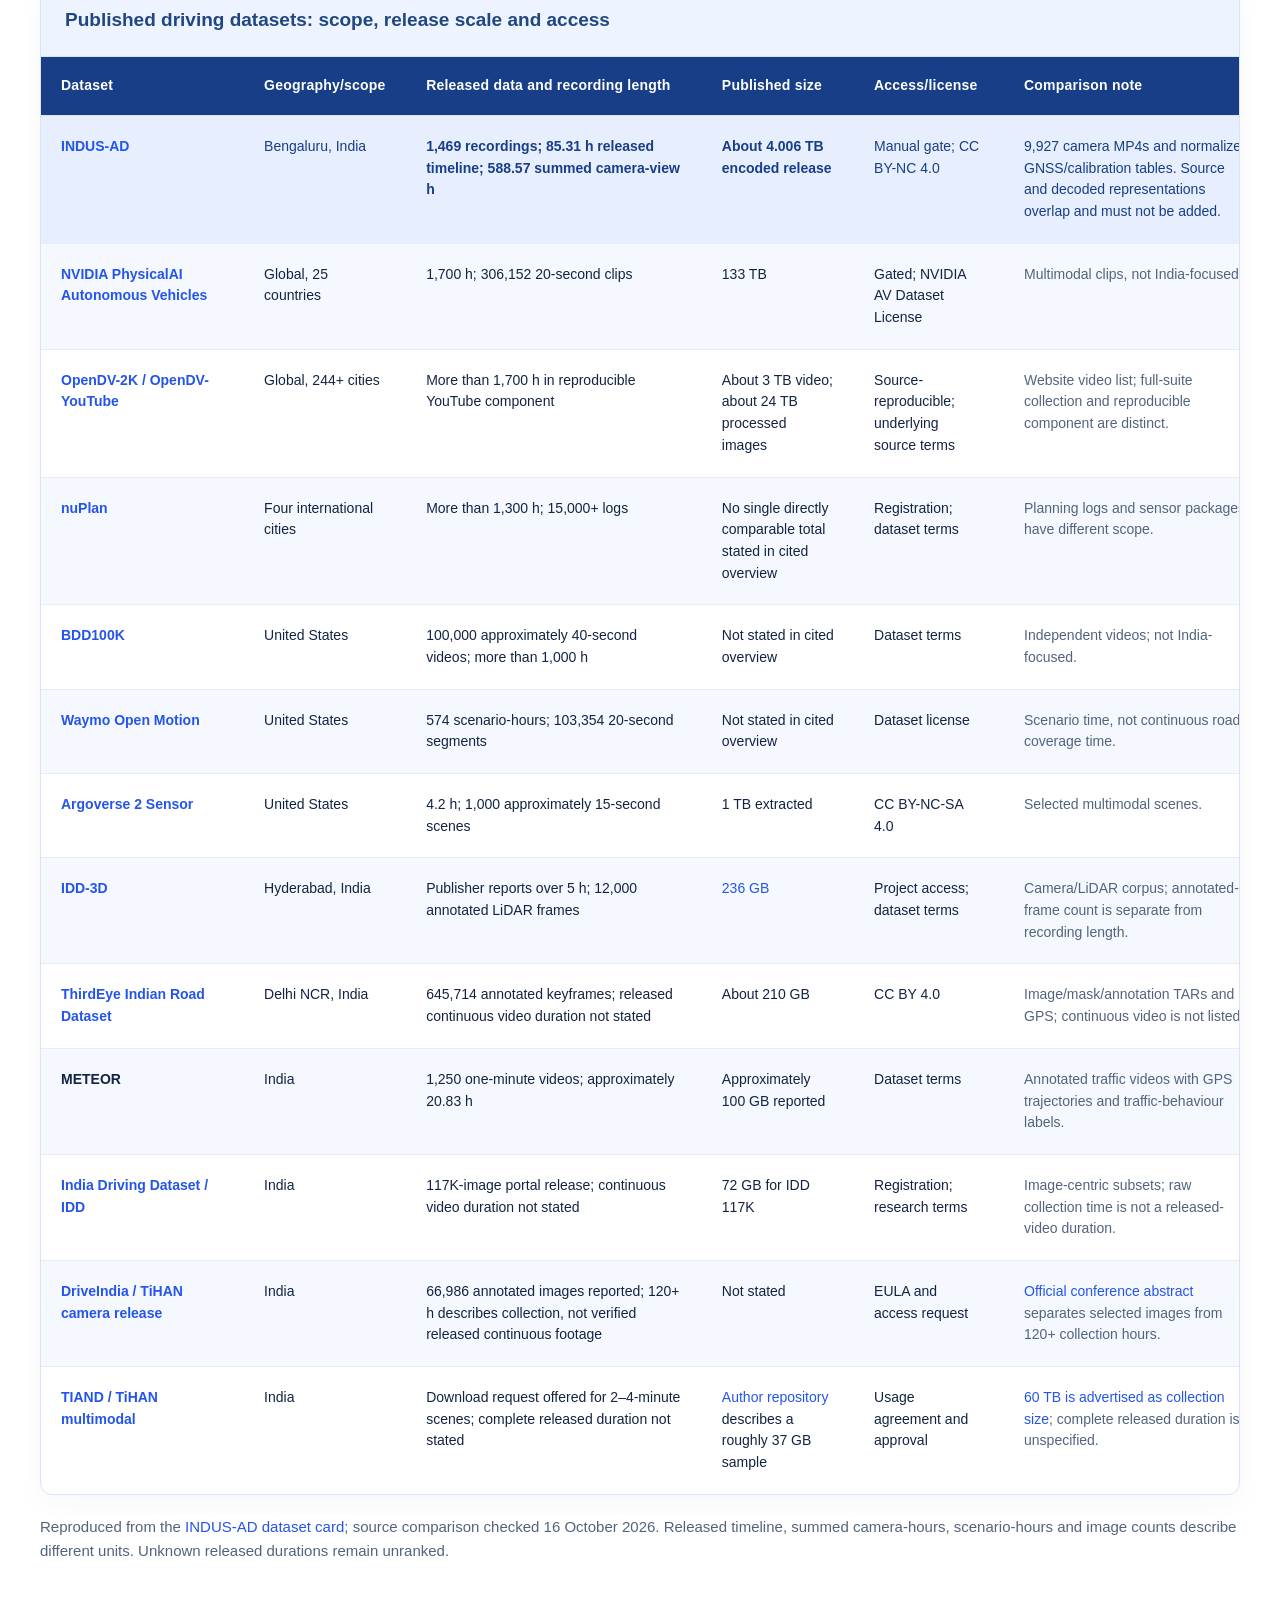
==== commit d2dde5c9: "Match obstacle comparison charts to the site’s distribution graphs" ====
--- a/index.html
+++ b/index.html
@@ -1,5 +1,5 @@
 <!doctype html>
-<html lang="en"><head><meta charset="utf-8"><meta name="viewport" content="width=device-width,initial-scale=1"><meta name="description" content="INDUS-AD brings Indian roads into autonomous-driving research with multi-camera recordings, motion information and sampled scene signals from Bengaluru."><title>INDUS-AD — Indian roads. Real-world complexity.</title><link rel="stylesheet" href="styles.css?v=distributions-v2"></head>
+<html lang="en"><head><meta charset="utf-8"><meta name="viewport" content="width=device-width,initial-scale=1"><meta name="description" content="INDUS-AD brings Indian roads into autonomous-driving research with multi-camera recordings, motion information and sampled scene signals from Bengaluru."><title>INDUS-AD — Indian roads. Real-world complexity.</title><link rel="stylesheet" href="styles.css?v=obstacle-charts-v1"></head>
 <body><a class="skip" href="#main">Skip to content</a><header class="wrap"><a class="brand" href="#" aria-label="INDUS-AD home"><span class="brand-symbol" aria-hidden="true"></span><span class="brand-text"><span class="brand-wordmark" aria-hidden="true"></span></span></a><nav aria-label="Main navigation"><a href="#overview">Overview</a><a href="#datasets">Datasets</a><a href="#devkit">Devkit</a><a href="#resources">Resources</a><a href="#contact">Contact</a></nav></header>
 
 <main id="main">
@@ -79,14 +79,59 @@
     </div>
   </section>
 
-  <article id="obstacle-types-and-depth" class="distribution-card" aria-labelledby="obstacle-types-depth-heading">
-    <h4 id="obstacle-types-depth-heading">Obstacle types and distance</h4>
-    <p class="distribution-card-note">Obstacles estimated to be under 10 m cover an average of <strong>6.95% of the Multicam image</strong> and <strong>0.78% of the Monocam image</strong>. Barriers and bins account for 16.2% and 5.0% of obstacle pixels, respectively.</p>
-    <p class="distribution-card-note">The distance bands use model-estimated depth. The chart shows the share of obstacle pixels in each type and distance band.</p>
-    <a href="assets/distribution/obstacle-type-and-distance.png"><img src="assets/distribution/obstacle-type-and-distance.png" alt="Bar charts comparing obstacle pixel shares by type and distance in Multicam and Monocam" width="1980" height="1008" style="display:block;width:100%;height:auto" loading="lazy"></a>
-    <a class="distribution-download" href="https://huggingface.co/datasets/gagandeepreehal/indus-ad/tree/main/data/annotations/scenario/depth-aware/v1">Multicam tables</a>
-    <a class="distribution-download" href="https://huggingface.co/datasets/gagandeepreehal/indus-ad-monocam/tree/main/data/annotations/scenario/depth-aware/v1">Monocam tables</a>
-  </article>
+  <section id="obstacle-types-and-depth" class="distribution-group" aria-labelledby="obstacle-types-depth-heading">
+    <h3 id="obstacle-types-depth-heading">What fills the camera view?</h3>
+    <p class="distribution-sample">Both charts show shares of obstacle-labelled pixels in sampled frames.</p>
+    <p class="obstacle-series"><span><i aria-hidden="true"></i><strong>Multicam</strong> · 34,306 frames</span><span><i aria-hidden="true"></i><strong>Monocam</strong> · 10,608 front-camera frames</span></p>
+    <div class="distribution-grid obstacle-grid">
+      <article class="distribution-card" aria-labelledby="obstacle-by-type">
+        <h4 id="obstacle-by-type">By obstacle type</h4>
+        <p class="distribution-card-note">Barriers and bins account for 16.2% of obstacle pixels in Multicam and 5.0% in Monocam.</p>
+        <dl class="distribution-plot">
+        <div class="distribution-row"><dt>Vehicles</dt><dd>
+          <div class="obstacle-bar"><span class="distribution-visually-hidden">Multicam</span><span class="distribution-track" aria-hidden="true"><span style="--share:77.82632%"></span></span><strong>77.8%</strong></div>
+          <div class="obstacle-bar"><span class="distribution-visually-hidden">Monocam</span><span class="distribution-track" aria-hidden="true"><span style="--share:83.28733%"></span></span><strong>83.3%</strong></div>
+        </dd></div>
+        <div class="distribution-row"><dt>People and riders</dt><dd>
+          <div class="obstacle-bar"><span class="distribution-visually-hidden">Multicam</span><span class="distribution-track" aria-hidden="true"><span style="--share:5.93345%"></span></span><strong>5.9%</strong></div>
+          <div class="obstacle-bar"><span class="distribution-visually-hidden">Monocam</span><span class="distribution-track" aria-hidden="true"><span style="--share:11.03241%"></span></span><strong>11.0%</strong></div>
+        </dd></div>
+        <div class="distribution-row"><dt>Barriers and bins</dt><dd>
+          <div class="obstacle-bar"><span class="distribution-visually-hidden">Multicam</span><span class="distribution-track" aria-hidden="true"><span style="--share:16.21736%"></span></span><strong>16.2%</strong></div>
+          <div class="obstacle-bar"><span class="distribution-visually-hidden">Monocam</span><span class="distribution-track" aria-hidden="true"><span style="--share:5.04893%"></span></span><strong>5.0%</strong></div>
+        </dd></div>
+        <div class="distribution-row"><dt>Animals</dt><dd>
+          <div class="obstacle-bar"><span class="distribution-visually-hidden">Multicam</span><span class="distribution-track" aria-hidden="true"><span style="--share:0.02288%"></span></span><strong>&lt;0.1%</strong></div>
+          <div class="obstacle-bar"><span class="distribution-visually-hidden">Monocam</span><span class="distribution-track" aria-hidden="true"><span style="--share:0.63132%"></span></span><strong>0.6%</strong></div>
+        </dd></div>
+        </dl>
+      </article>
+      <article class="distribution-card" aria-labelledby="obstacle-by-distance">
+        <h4 id="obstacle-by-distance">By estimated distance</h4>
+        <p class="distribution-card-note">Obstacles under 10 m cover 6.95% of the <strong>full Multicam image</strong> and 0.78% of the <strong>full Monocam image</strong> on average.</p>
+        <dl class="distribution-plot">
+        <div class="distribution-row"><dt>Under 10 m</dt><dd>
+          <div class="obstacle-bar"><span class="distribution-visually-hidden">Multicam</span><span class="distribution-track" aria-hidden="true"><span style="--share:46.74202%"></span></span><strong>46.7%</strong></div>
+          <div class="obstacle-bar"><span class="distribution-visually-hidden">Monocam</span><span class="distribution-track" aria-hidden="true"><span style="--share:31.69017%"></span></span><strong>31.7%</strong></div>
+        </dd></div>
+        <div class="distribution-row"><dt>10 to under 25 m</dt><dd>
+          <div class="obstacle-bar"><span class="distribution-visually-hidden">Multicam</span><span class="distribution-track" aria-hidden="true"><span style="--share:39.11504%"></span></span><strong>39.1%</strong></div>
+          <div class="obstacle-bar"><span class="distribution-visually-hidden">Monocam</span><span class="distribution-track" aria-hidden="true"><span style="--share:43.42928%"></span></span><strong>43.4%</strong></div>
+        </dd></div>
+        <div class="distribution-row"><dt>25 m or farther</dt><dd>
+          <div class="obstacle-bar"><span class="distribution-visually-hidden">Multicam</span><span class="distribution-track" aria-hidden="true"><span style="--share:14.14294%"></span></span><strong>14.1%</strong></div>
+          <div class="obstacle-bar"><span class="distribution-visually-hidden">Monocam</span><span class="distribution-track" aria-hidden="true"><span style="--share:24.88055%"></span></span><strong>24.9%</strong></div>
+        </dd></div>
+        </dl>
+      </article>
+    </div>
+    <p class="distribution-footnote">Distances come from model-estimated depth. The samples differ in camera views and framing.</p>
+    <div class="obstacle-downloads">
+      <a class="distribution-download" href="https://huggingface.co/datasets/gagandeepreehal/indus-ad/tree/main/data/annotations/scenario/depth-aware/v1">Multicam tables</a>
+      <a class="distribution-download" href="https://huggingface.co/datasets/gagandeepreehal/indus-ad-monocam/tree/main/data/annotations/scenario/depth-aware/v1">Monocam tables</a>
+      <a class="distribution-download" href="assets/distribution/obstacle-type-and-distance.png">View chart image</a>
+    </div>
+  </section>
 
   <section class="distribution-group" aria-labelledby="distribution-gnss">
     <h3 id="distribution-gnss">When, where, and how the vehicle moved</h3>
--- a/styles.css
+++ b/styles.css
@@ -108,3 +108,15 @@
   .distribution-row dd { grid-template-columns: minmax(1.2rem, 1fr) max-content; gap: 5px; }
   .distribution-value { grid-template-columns: 2.8rem 2.5rem; gap: 3px; }
 }
+
+/* Paired series for the obstacle distribution charts. */
+.obstacle-series, .obstacle-downloads { display: flex; flex-wrap: wrap; align-items: center; gap: 0 18px; }
+.obstacle-series { margin: 10px 0 0; font-size: .87rem; color: var(--muted); }
+.obstacle-series span { display: inline-flex; align-items: center; gap: 7px; }
+.obstacle-series i { width: 10px; height: 10px; border-radius: 50%; background: #087d7a; }
+.obstacle-series span:nth-child(2) i { background: #4056a1; }
+.obstacle-grid .distribution-row dd { grid-template-columns: minmax(0, 1fr); gap: 4px; }
+.obstacle-bar { display: grid; grid-template-columns: minmax(0, 1fr) 3.35rem; gap: 8px; align-items: center; }
+.obstacle-bar strong { font-size: .86rem; text-align: right; white-space: nowrap; font-variant-numeric: tabular-nums; }
+.obstacle-bar .distribution-track > span { background: #087d7a; }
+.obstacle-bar + .obstacle-bar .distribution-track > span { background: #4056a1; }
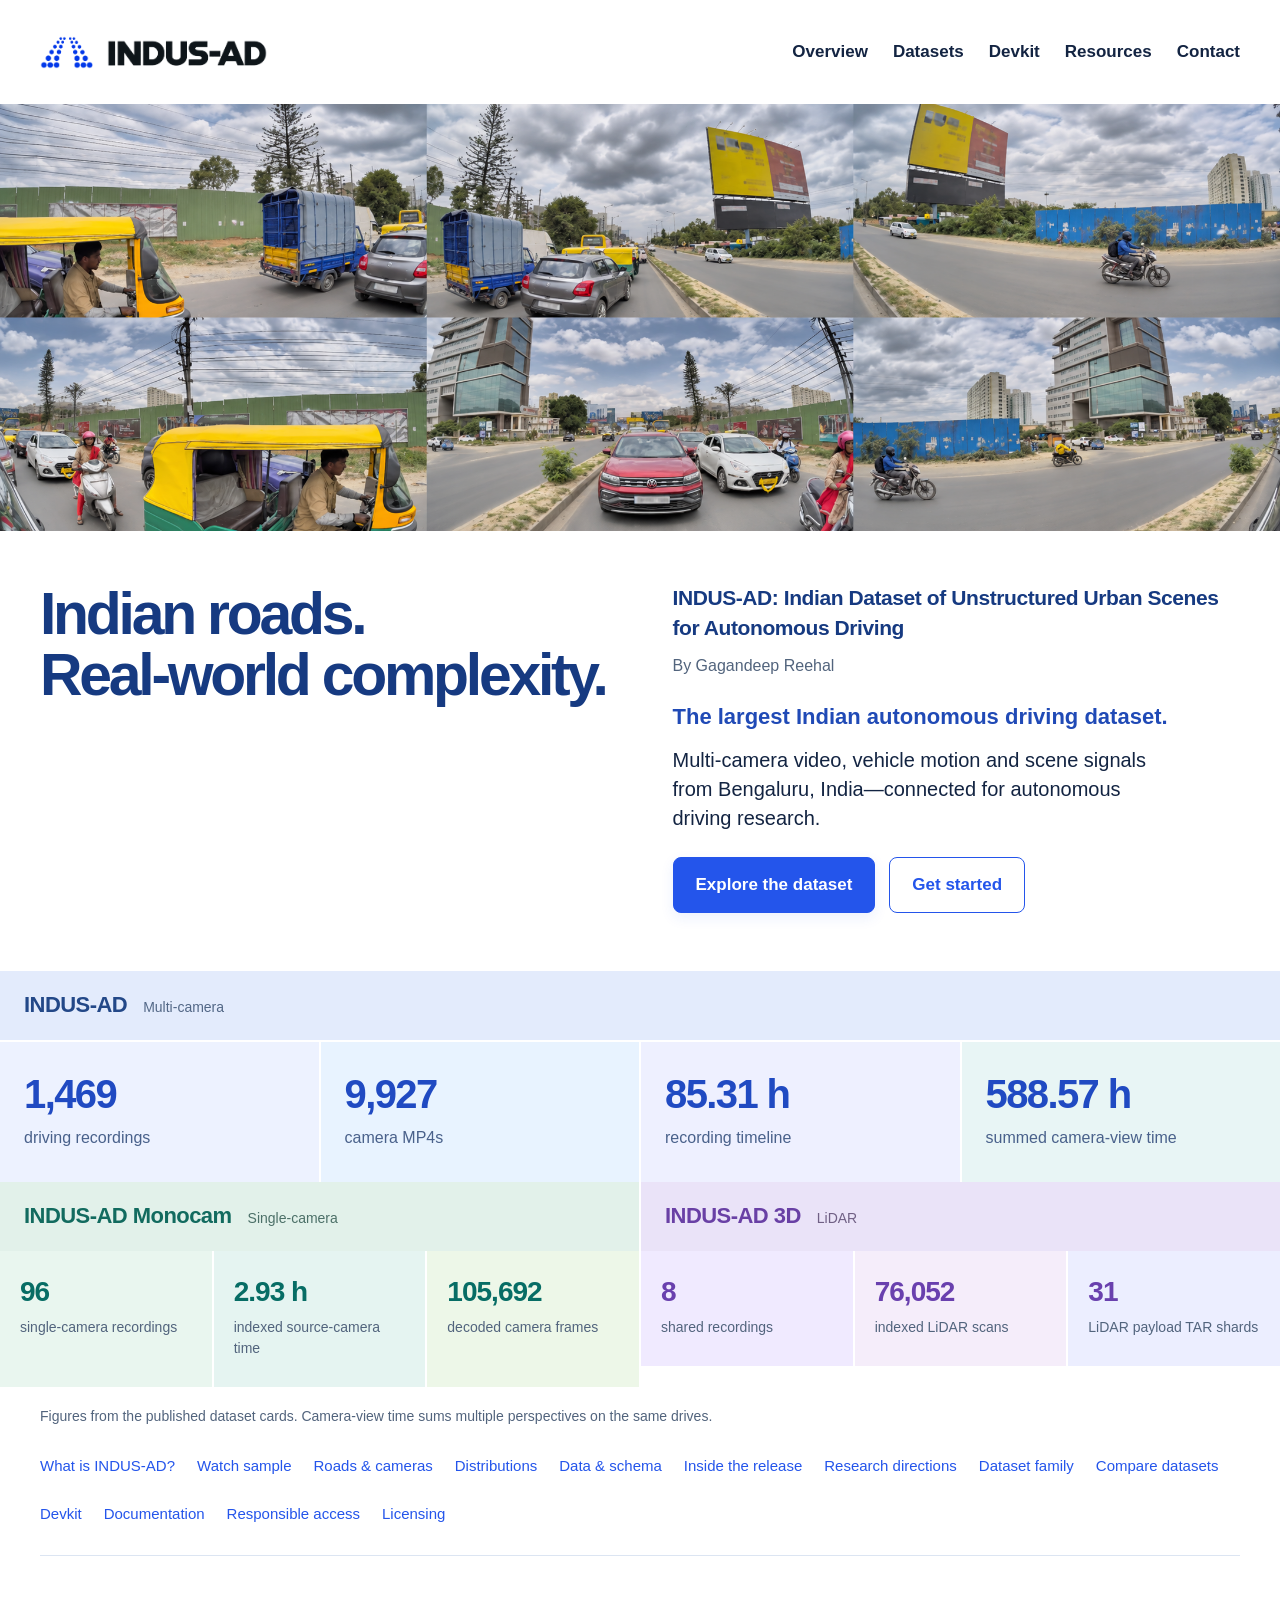
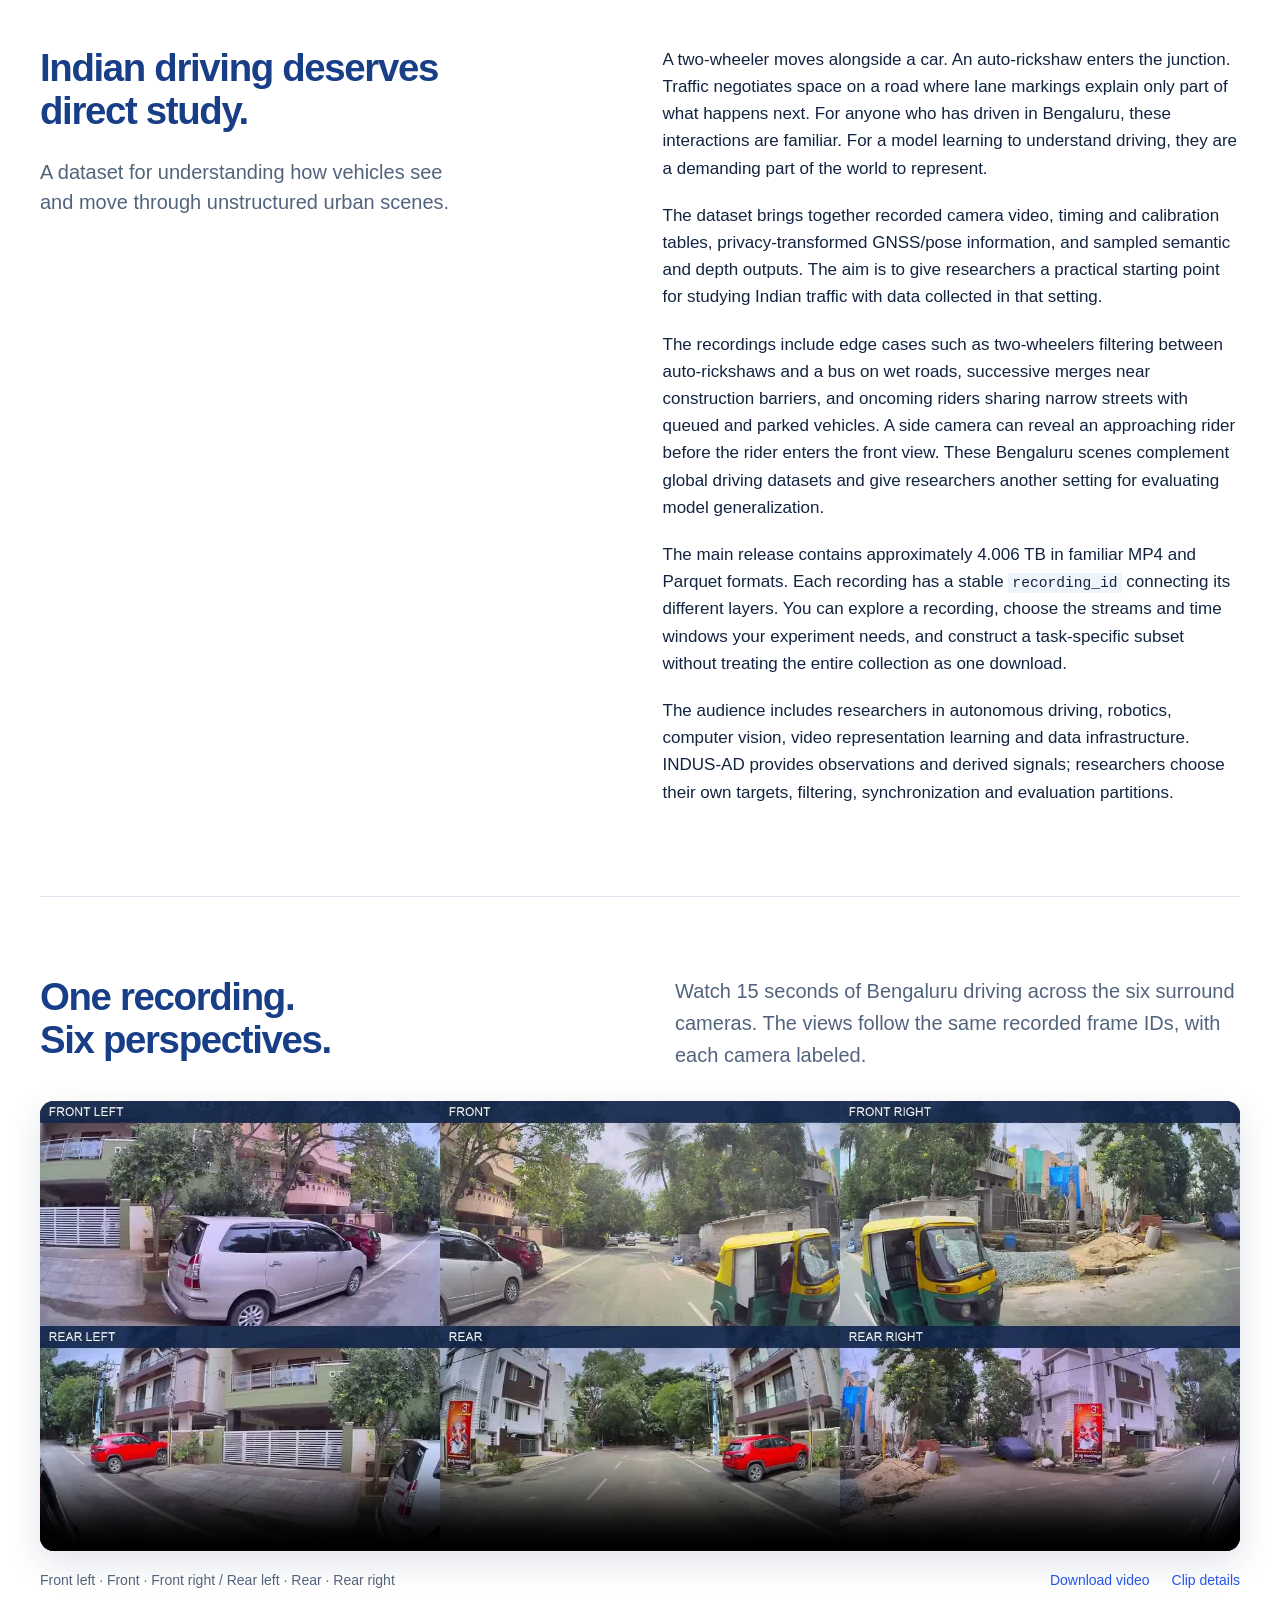
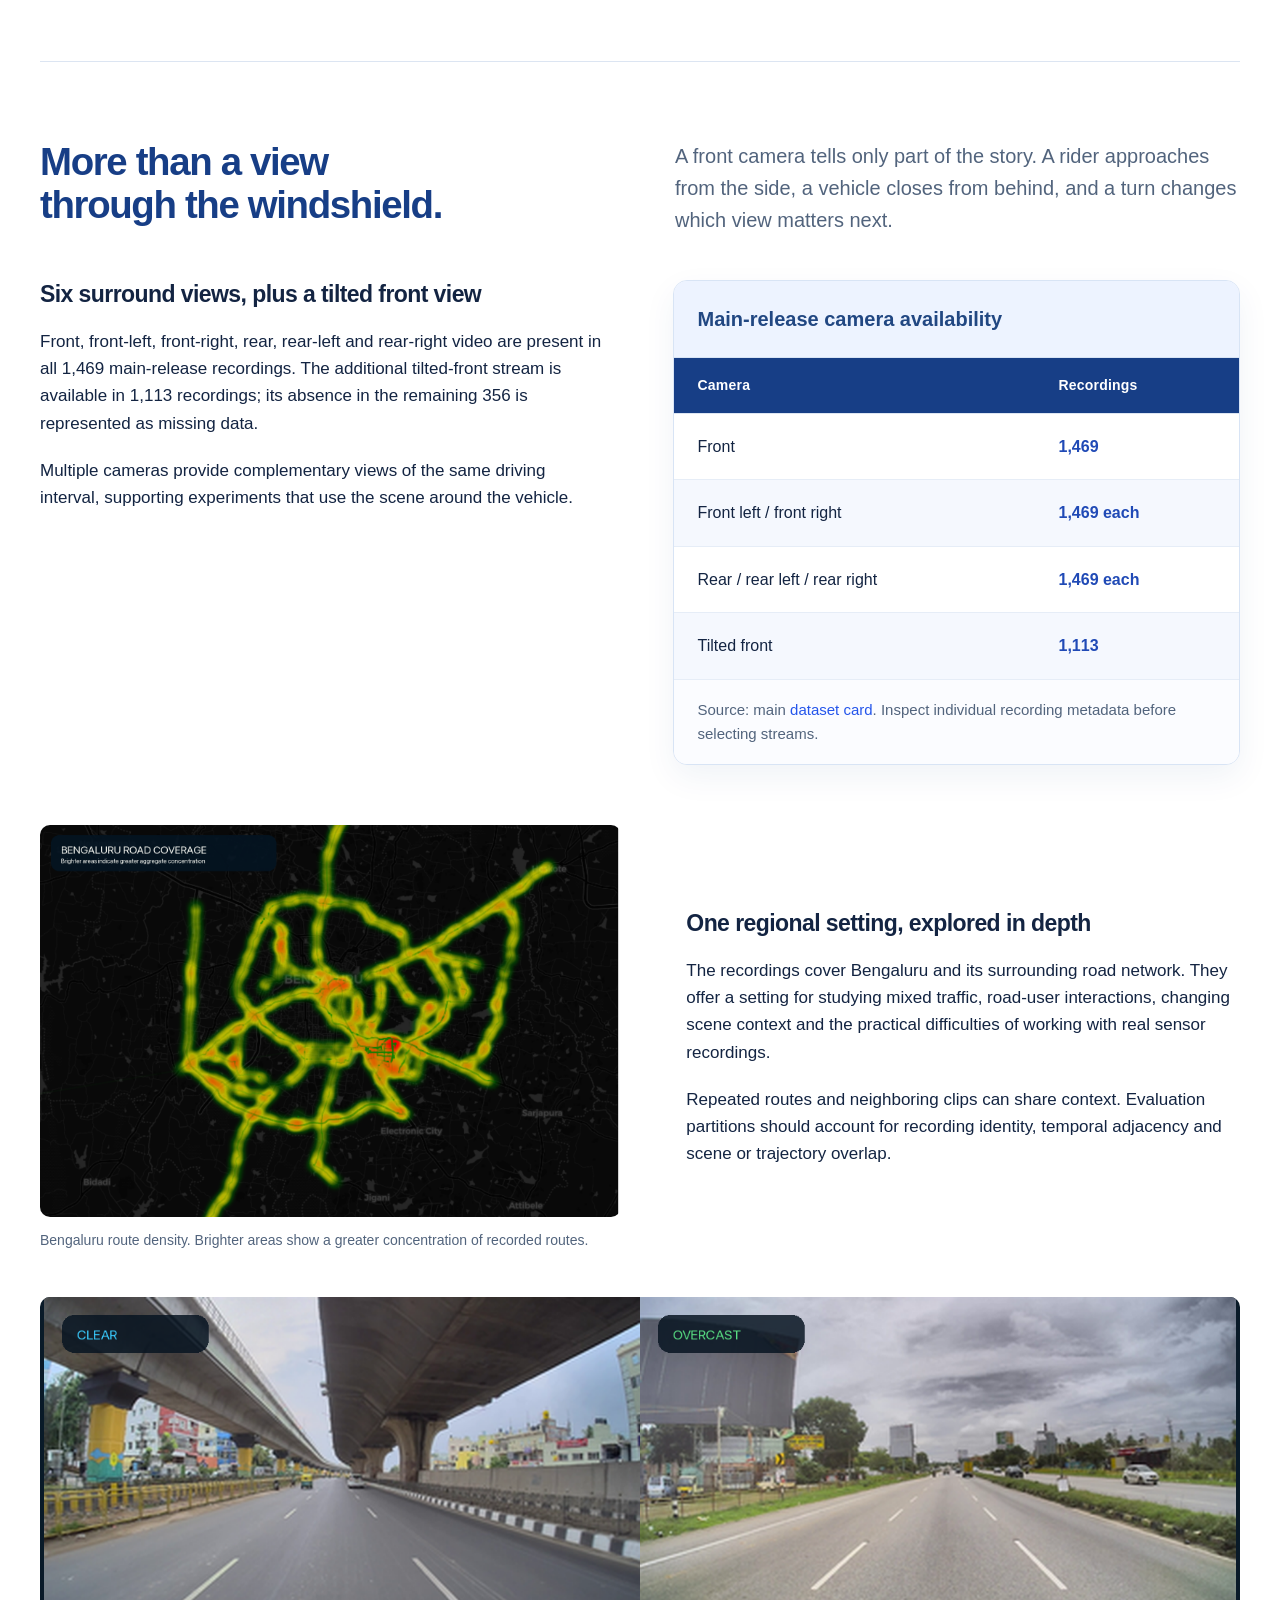
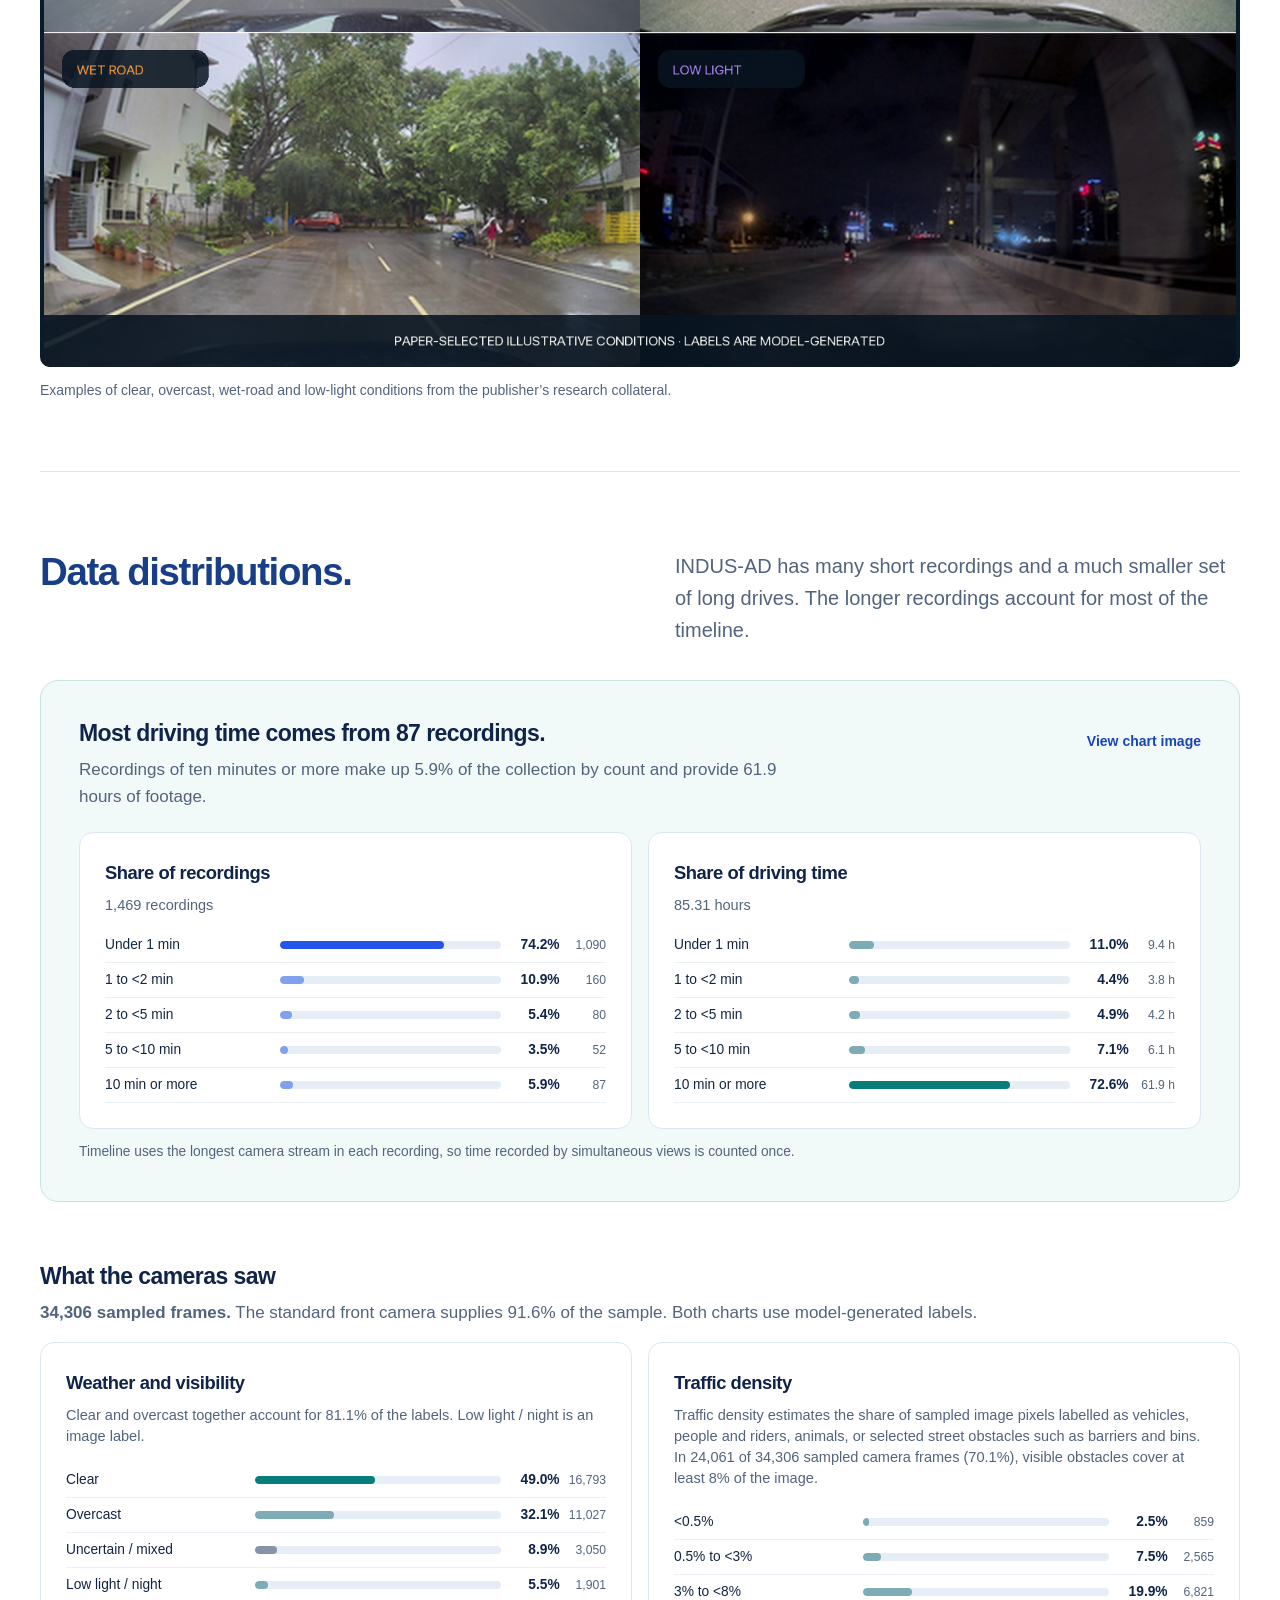
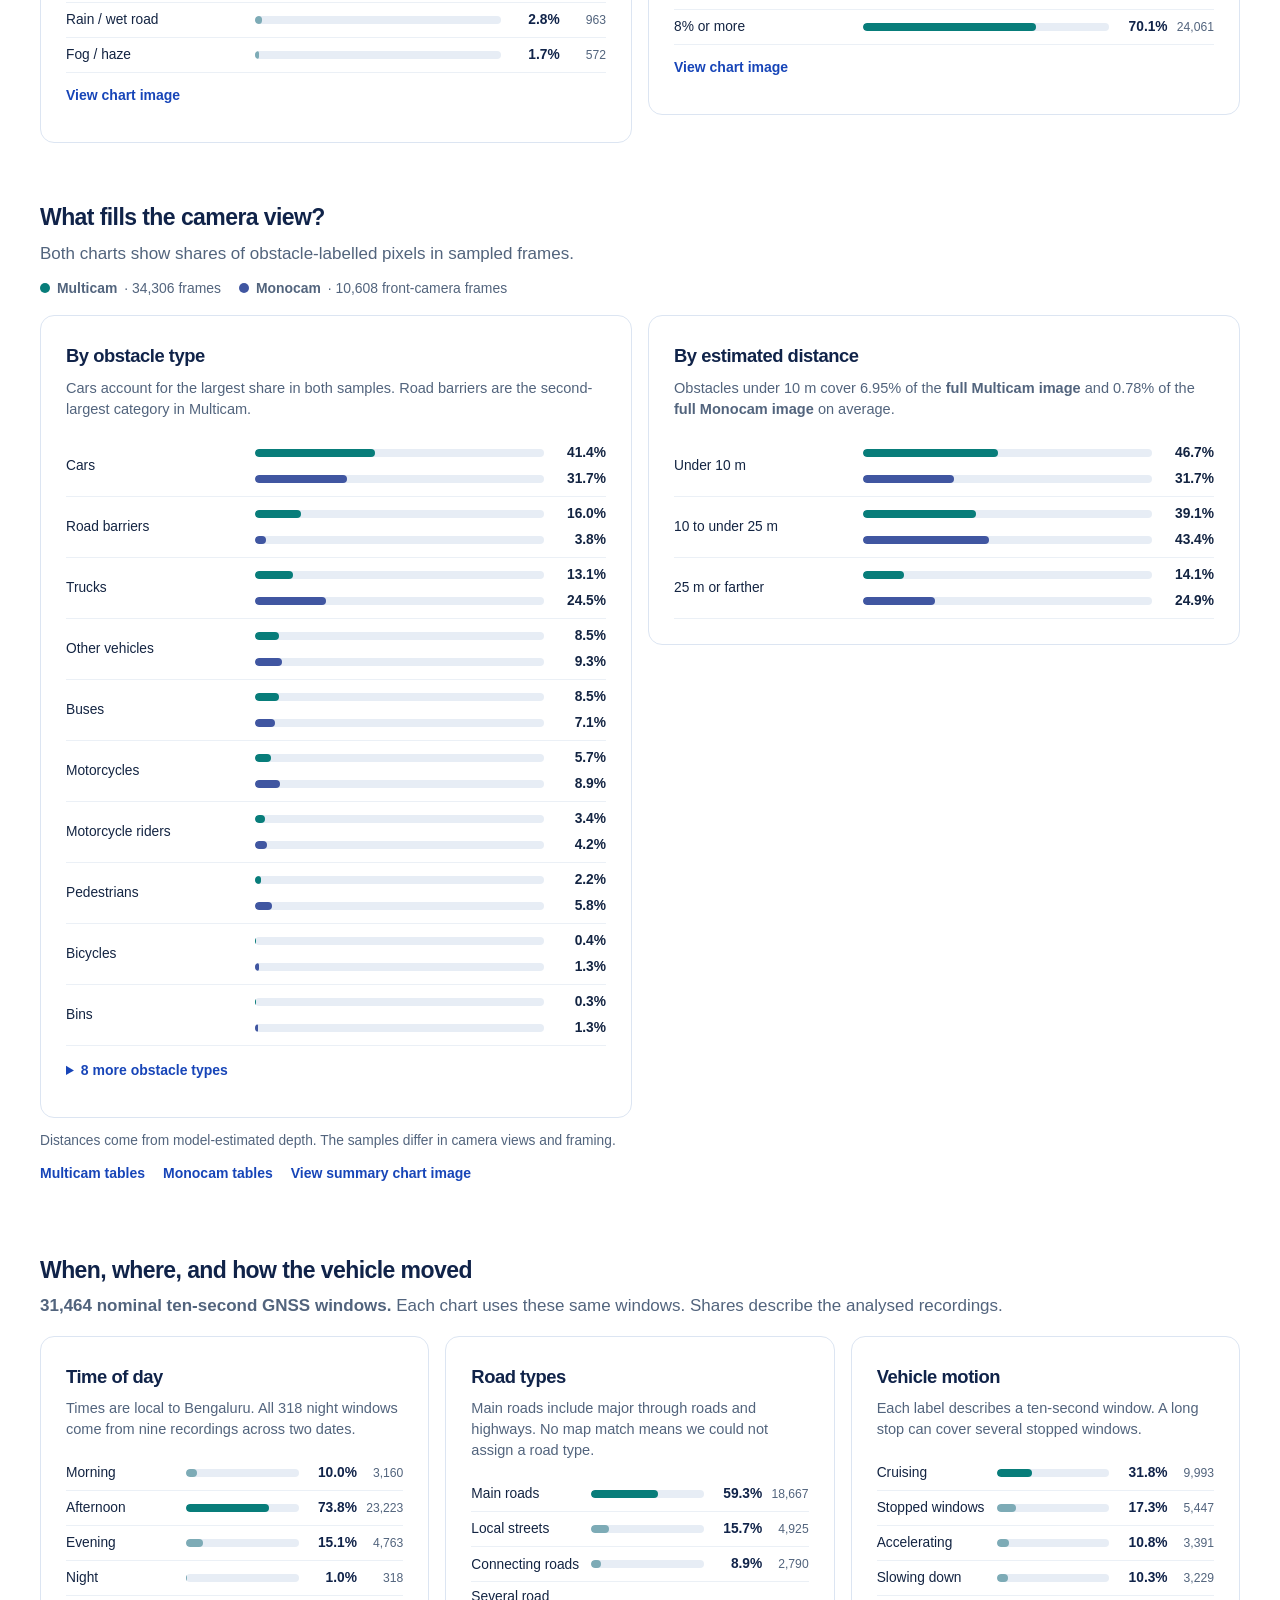
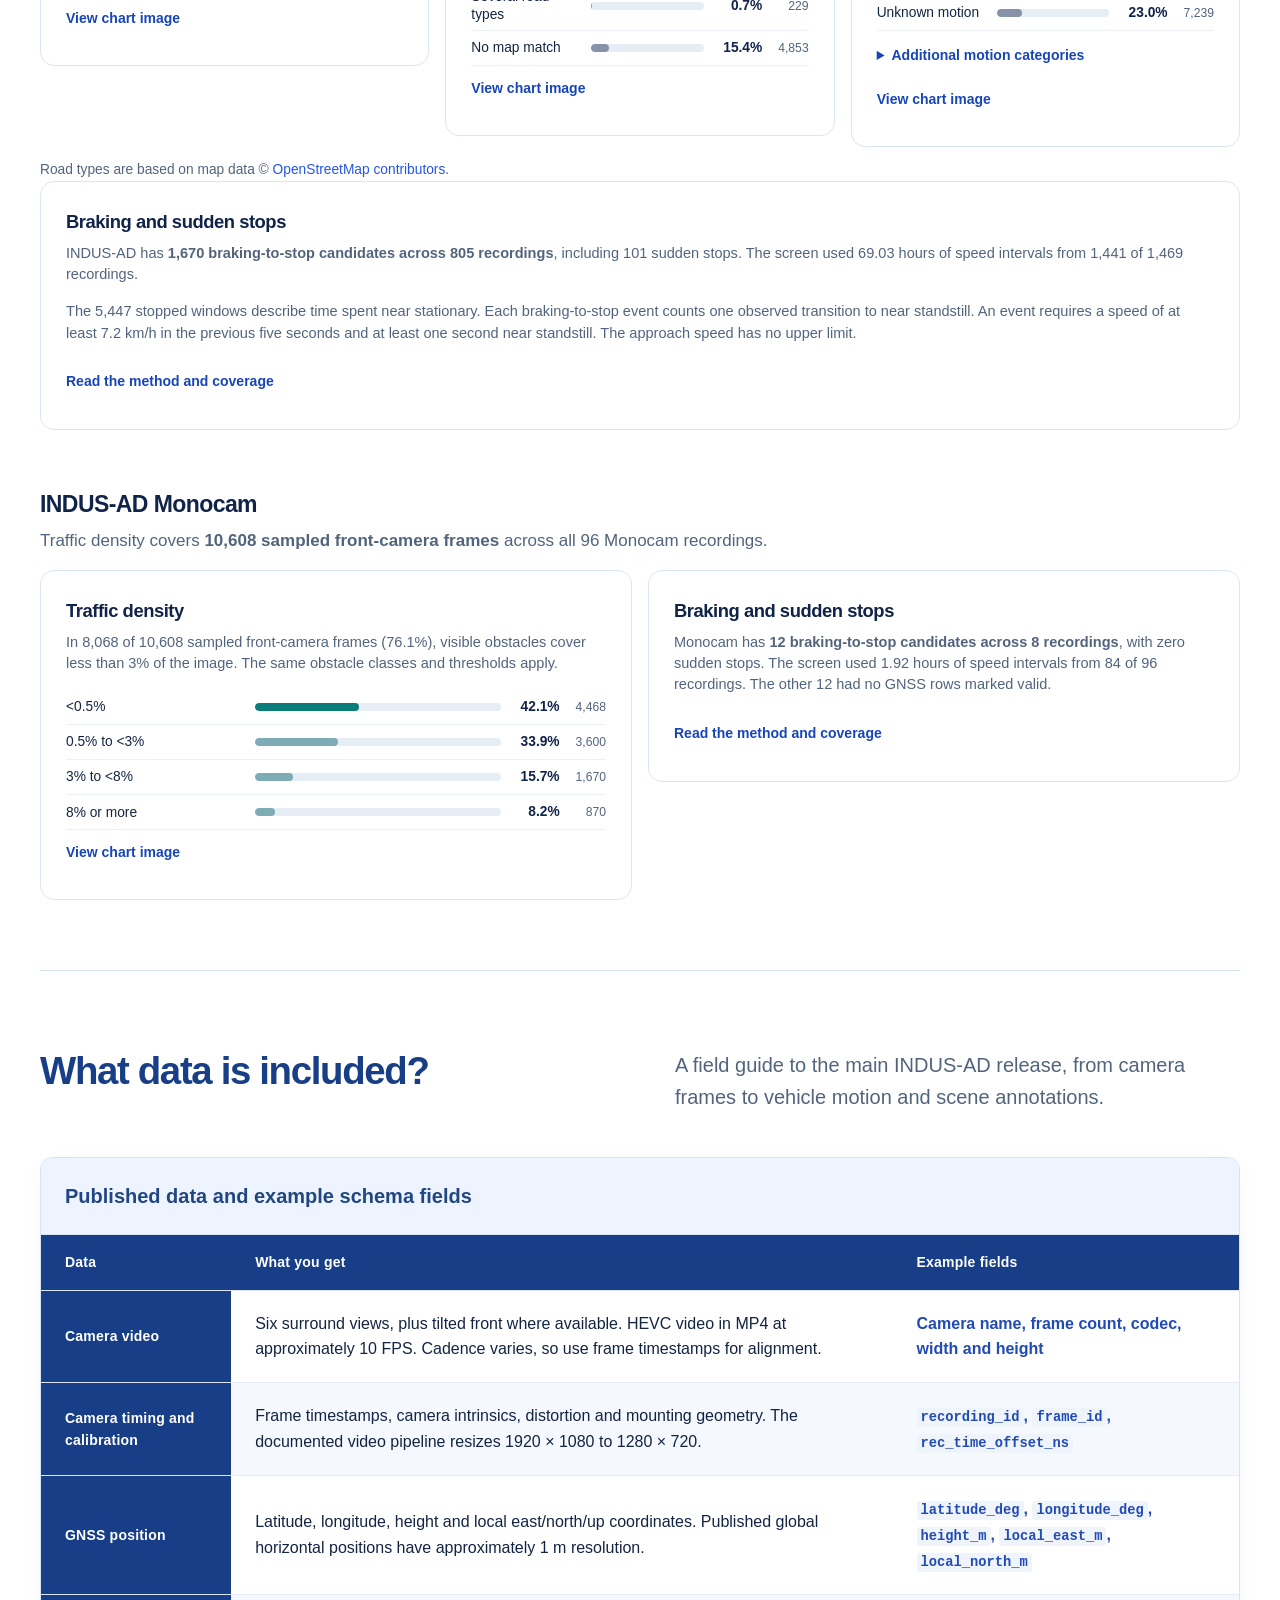
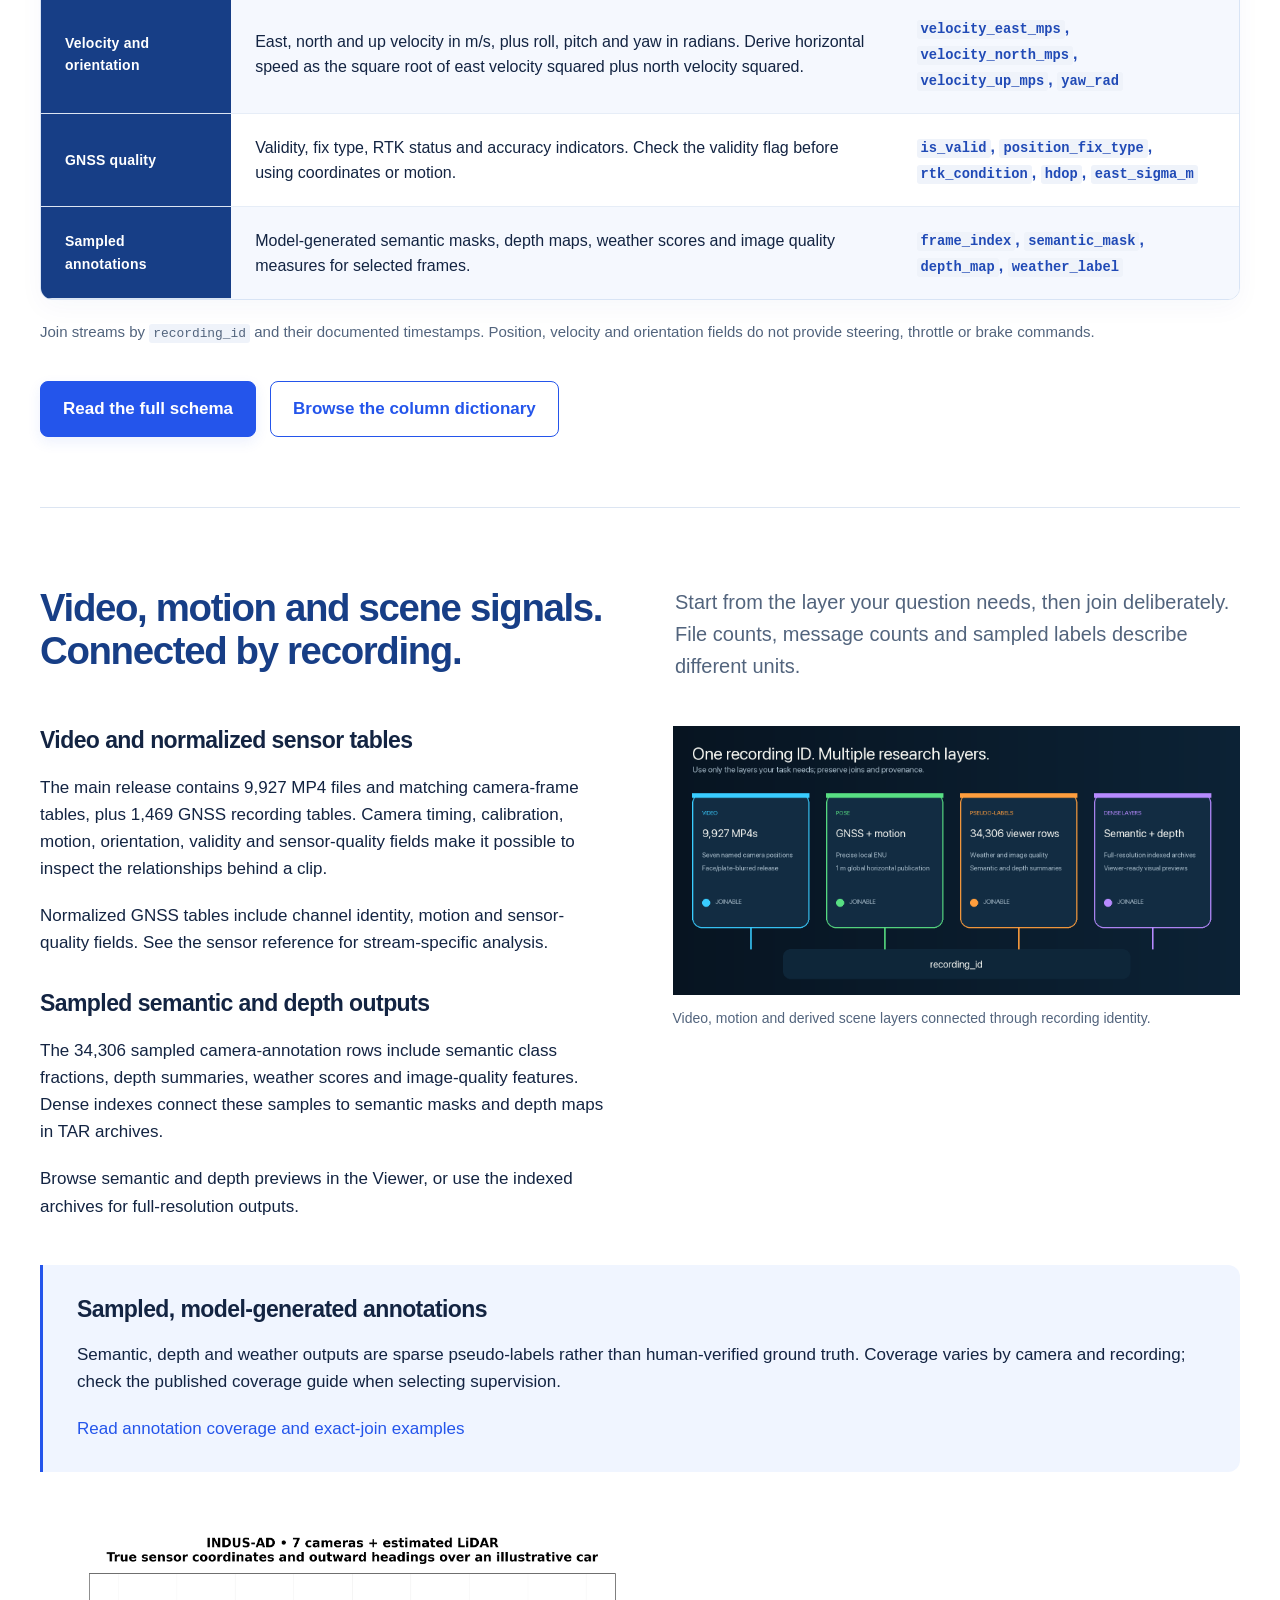
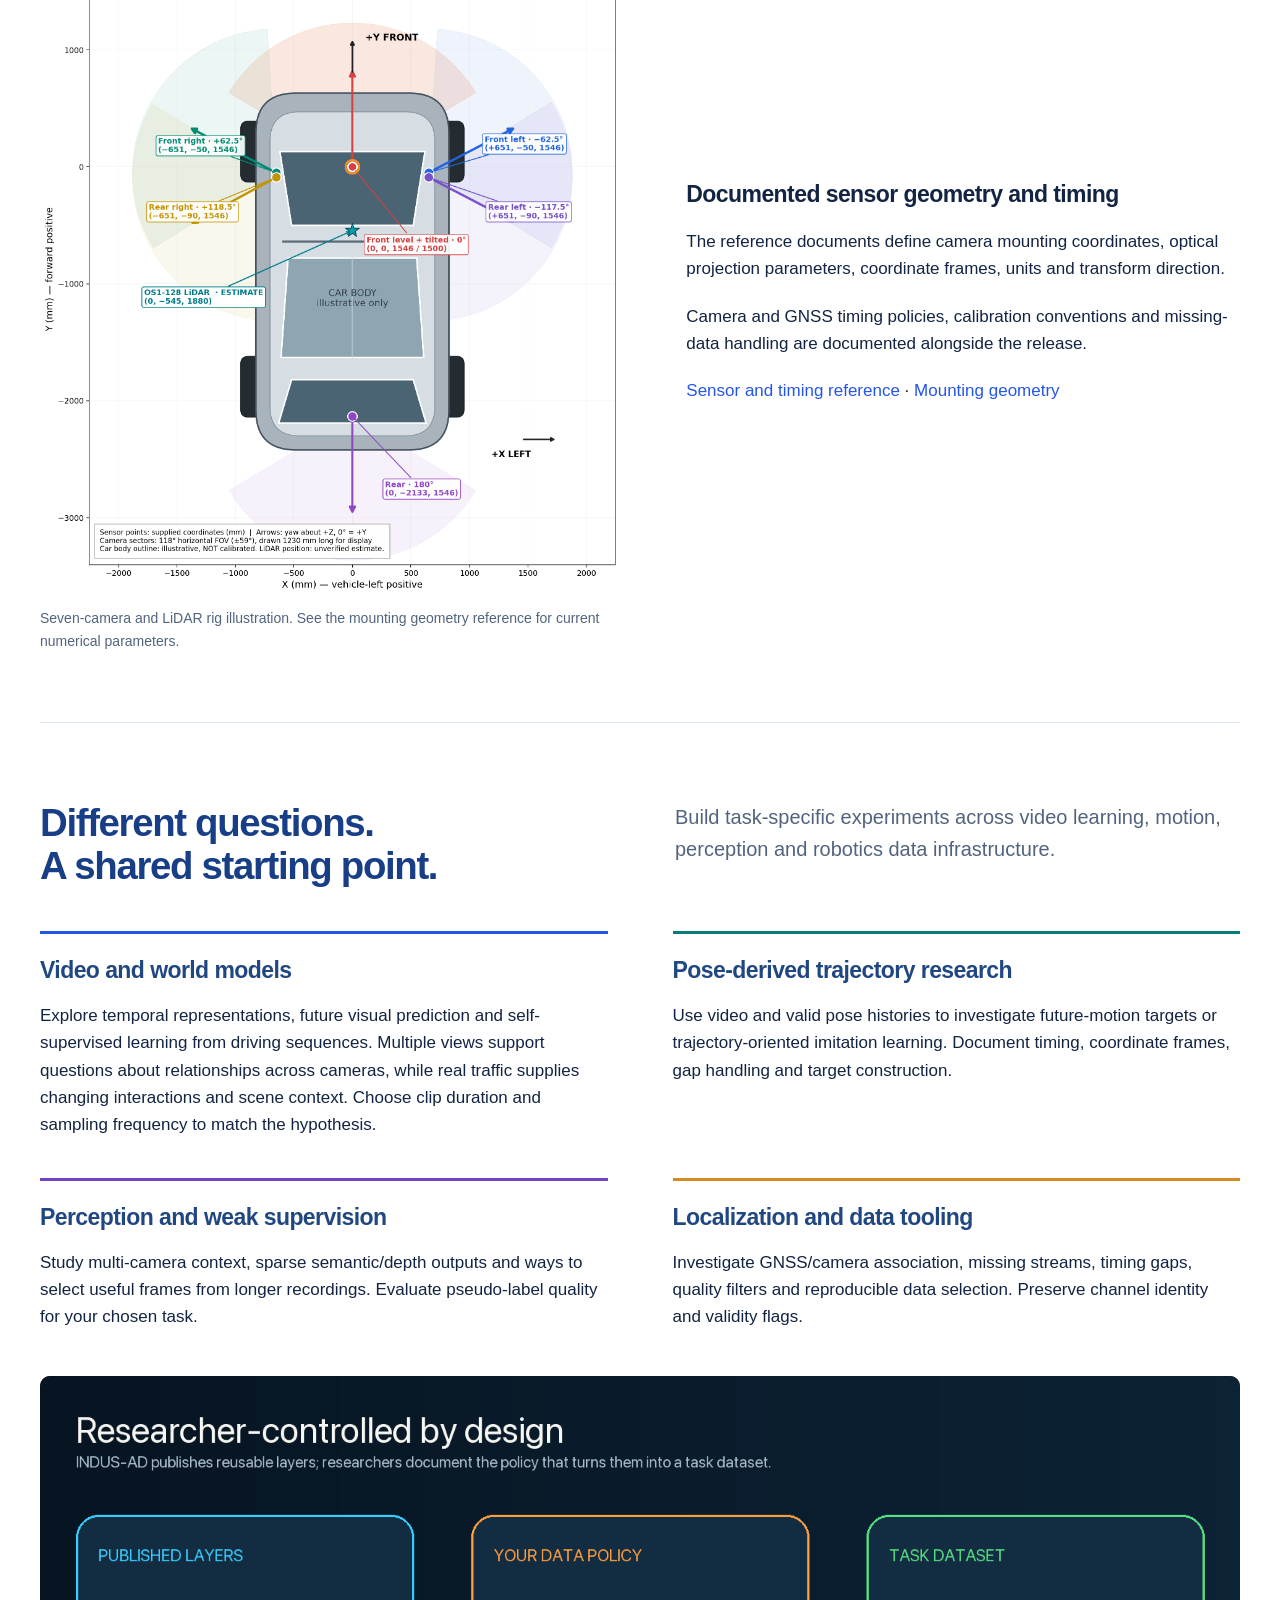
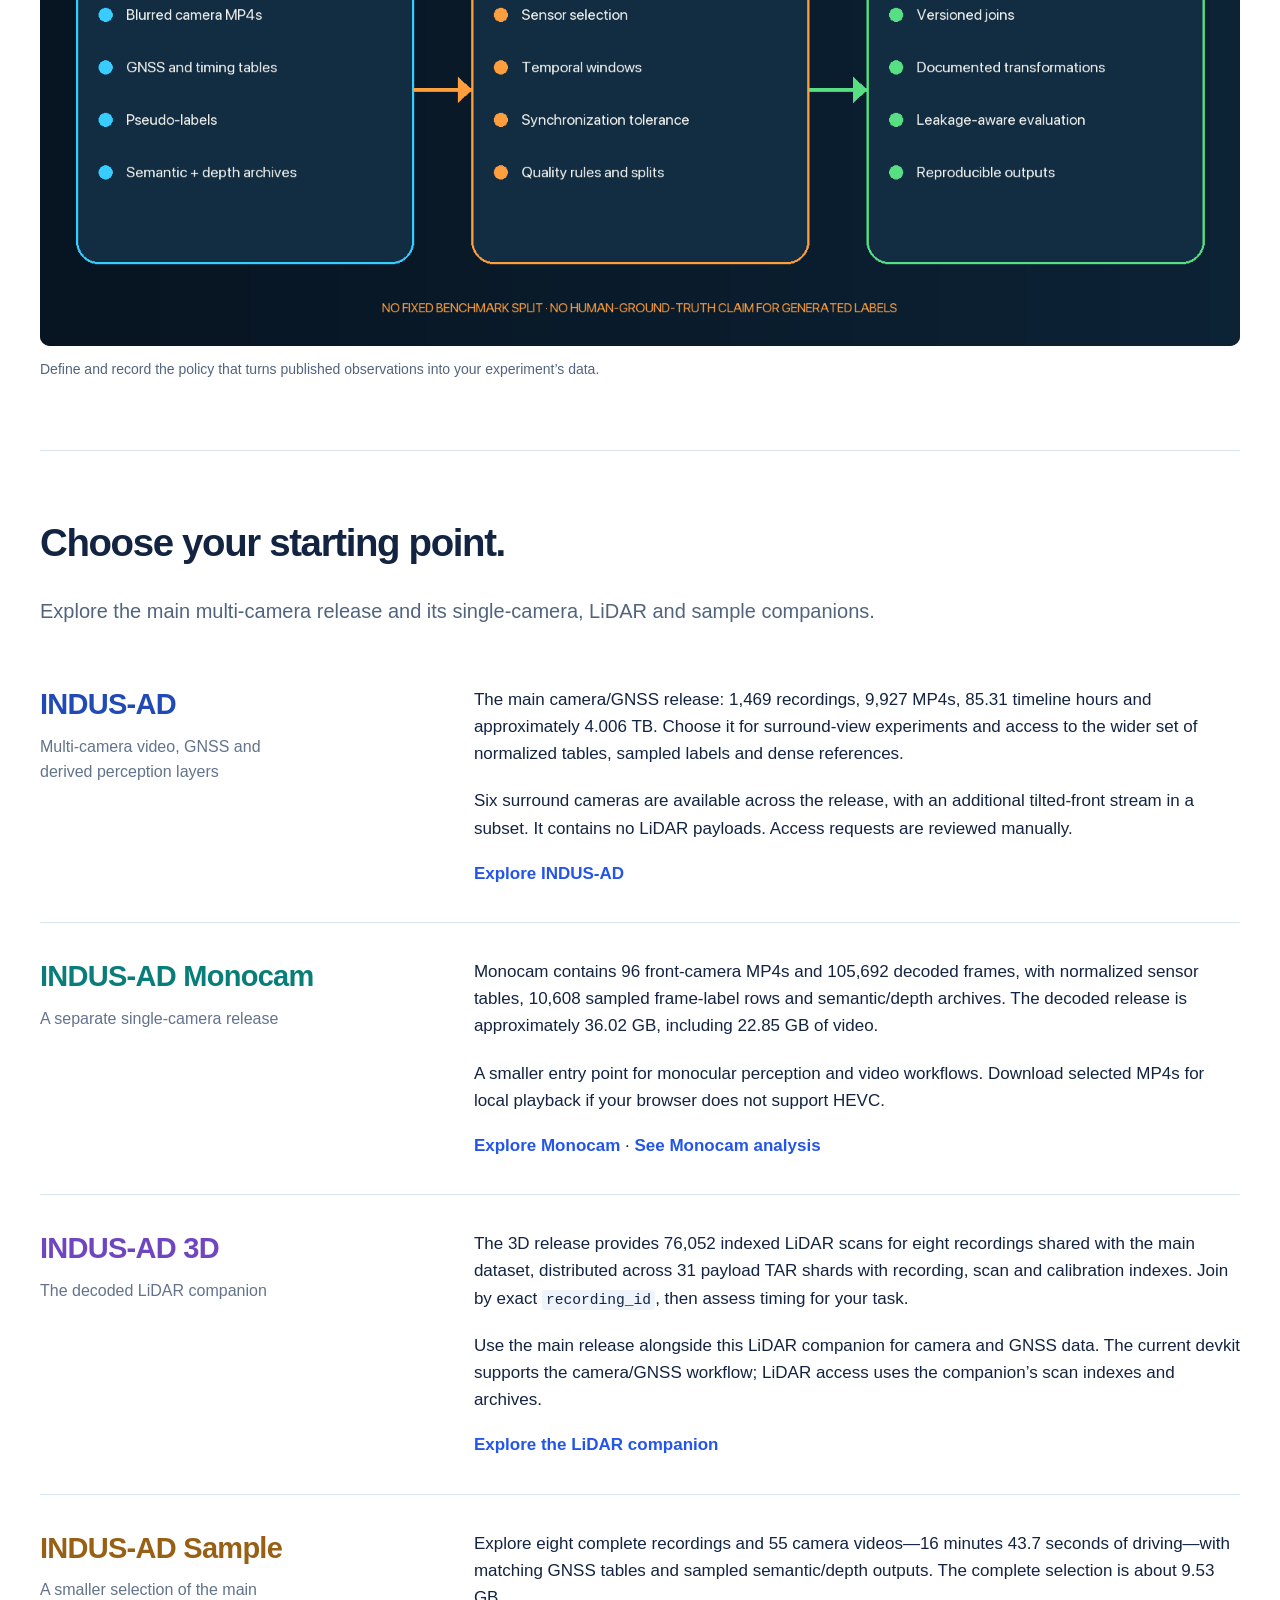
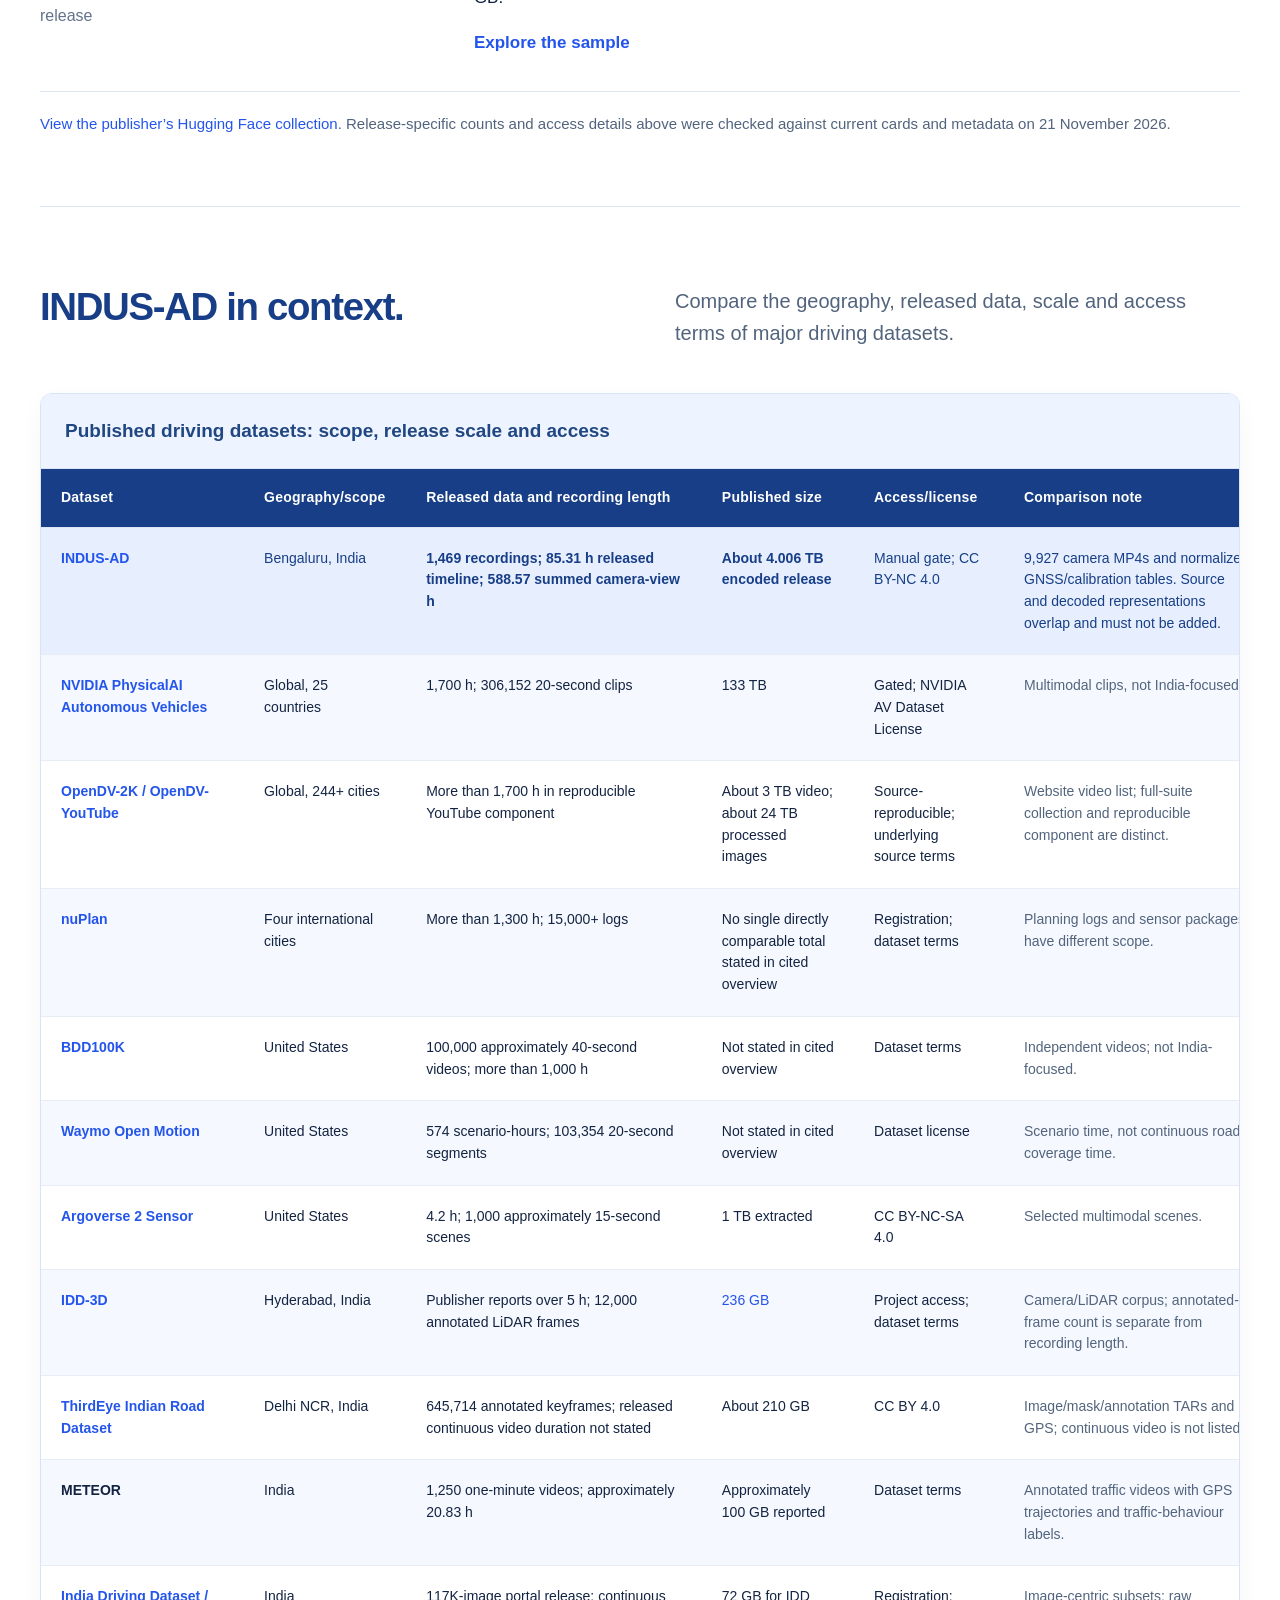
==== commit f1c57256: "Expand obstacle-type chart to individual classes" ====
--- a/index.html
+++ b/index.html
@@ -86,25 +86,86 @@
     <div class="distribution-grid obstacle-grid">
       <article class="distribution-card" aria-labelledby="obstacle-by-type">
         <h4 id="obstacle-by-type">By obstacle type</h4>
-        <p class="distribution-card-note">Barriers and bins account for 16.2% of obstacle pixels in Multicam and 5.0% in Monocam.</p>
+        <p class="distribution-card-note">Cars account for the largest share in both samples. Road barriers are the second-largest category in Multicam.</p>
         <dl class="distribution-plot">
-        <div class="distribution-row"><dt>Vehicles</dt><dd>
-          <div class="obstacle-bar"><span class="distribution-visually-hidden">Multicam</span><span class="distribution-track" aria-hidden="true"><span style="--share:77.82632%"></span></span><strong>77.8%</strong></div>
-          <div class="obstacle-bar"><span class="distribution-visually-hidden">Monocam</span><span class="distribution-track" aria-hidden="true"><span style="--share:83.28733%"></span></span><strong>83.3%</strong></div>
-        </dd></div>
-        <div class="distribution-row"><dt>People and riders</dt><dd>
-          <div class="obstacle-bar"><span class="distribution-visually-hidden">Multicam</span><span class="distribution-track" aria-hidden="true"><span style="--share:5.93345%"></span></span><strong>5.9%</strong></div>
-          <div class="obstacle-bar"><span class="distribution-visually-hidden">Monocam</span><span class="distribution-track" aria-hidden="true"><span style="--share:11.03241%"></span></span><strong>11.0%</strong></div>
-        </dd></div>
-        <div class="distribution-row"><dt>Barriers and bins</dt><dd>
-          <div class="obstacle-bar"><span class="distribution-visually-hidden">Multicam</span><span class="distribution-track" aria-hidden="true"><span style="--share:16.21736%"></span></span><strong>16.2%</strong></div>
-          <div class="obstacle-bar"><span class="distribution-visually-hidden">Monocam</span><span class="distribution-track" aria-hidden="true"><span style="--share:5.04893%"></span></span><strong>5.0%</strong></div>
-        </dd></div>
-        <div class="distribution-row"><dt>Animals</dt><dd>
-          <div class="obstacle-bar"><span class="distribution-visually-hidden">Multicam</span><span class="distribution-track" aria-hidden="true"><span style="--share:0.02288%"></span></span><strong>&lt;0.1%</strong></div>
-          <div class="obstacle-bar"><span class="distribution-visually-hidden">Monocam</span><span class="distribution-track" aria-hidden="true"><span style="--share:0.63132%"></span></span><strong>0.6%</strong></div>
-        </dd></div>
+          <div class="distribution-row"><dt>Cars</dt><dd>
+            <div class="obstacle-bar"><span class="distribution-visually-hidden">Multicam</span><span class="distribution-track" aria-hidden="true"><span style="--share:41.35824%"></span></span><strong>41.4%</strong></div>
+            <div class="obstacle-bar"><span class="distribution-visually-hidden">Monocam</span><span class="distribution-track" aria-hidden="true"><span style="--share:31.73736%"></span></span><strong>31.7%</strong></div>
+          </dd></div>
+          <div class="distribution-row"><dt>Road barriers</dt><dd>
+            <div class="obstacle-bar"><span class="distribution-visually-hidden">Multicam</span><span class="distribution-track" aria-hidden="true"><span style="--share:15.95121%"></span></span><strong>16.0%</strong></div>
+            <div class="obstacle-bar"><span class="distribution-visually-hidden">Monocam</span><span class="distribution-track" aria-hidden="true"><span style="--share:3.79525%"></span></span><strong>3.8%</strong></div>
+          </dd></div>
+          <div class="distribution-row"><dt>Trucks</dt><dd>
+            <div class="obstacle-bar"><span class="distribution-visually-hidden">Multicam</span><span class="distribution-track" aria-hidden="true"><span style="--share:13.11931%"></span></span><strong>13.1%</strong></div>
+            <div class="obstacle-bar"><span class="distribution-visually-hidden">Monocam</span><span class="distribution-track" aria-hidden="true"><span style="--share:24.47893%"></span></span><strong>24.5%</strong></div>
+          </dd></div>
+          <div class="distribution-row"><dt>Other vehicles</dt><dd>
+            <div class="obstacle-bar"><span class="distribution-visually-hidden">Multicam</span><span class="distribution-track" aria-hidden="true"><span style="--share:8.53051%"></span></span><strong>8.5%</strong></div>
+            <div class="obstacle-bar"><span class="distribution-visually-hidden">Monocam</span><span class="distribution-track" aria-hidden="true"><span style="--share:9.27227%"></span></span><strong>9.3%</strong></div>
+          </dd></div>
+          <div class="distribution-row"><dt>Buses</dt><dd>
+            <div class="obstacle-bar"><span class="distribution-visually-hidden">Multicam</span><span class="distribution-track" aria-hidden="true"><span style="--share:8.47245%"></span></span><strong>8.5%</strong></div>
+            <div class="obstacle-bar"><span class="distribution-visually-hidden">Monocam</span><span class="distribution-track" aria-hidden="true"><span style="--share:7.12486%"></span></span><strong>7.1%</strong></div>
+          </dd></div>
+          <div class="distribution-row"><dt>Motorcycles</dt><dd>
+            <div class="obstacle-bar"><span class="distribution-visually-hidden">Multicam</span><span class="distribution-track" aria-hidden="true"><span style="--share:5.72978%"></span></span><strong>5.7%</strong></div>
+            <div class="obstacle-bar"><span class="distribution-visually-hidden">Monocam</span><span class="distribution-track" aria-hidden="true"><span style="--share:8.87307%"></span></span><strong>8.9%</strong></div>
+          </dd></div>
+          <div class="distribution-row"><dt>Motorcycle riders</dt><dd>
+            <div class="obstacle-bar"><span class="distribution-visually-hidden">Multicam</span><span class="distribution-track" aria-hidden="true"><span style="--share:3.42785%"></span></span><strong>3.4%</strong></div>
+            <div class="obstacle-bar"><span class="distribution-visually-hidden">Monocam</span><span class="distribution-track" aria-hidden="true"><span style="--share:4.22198%"></span></span><strong>4.2%</strong></div>
+          </dd></div>
+          <div class="distribution-row"><dt>Pedestrians</dt><dd>
+            <div class="obstacle-bar"><span class="distribution-visually-hidden">Multicam</span><span class="distribution-track" aria-hidden="true"><span style="--share:2.20844%"></span></span><strong>2.2%</strong></div>
+            <div class="obstacle-bar"><span class="distribution-visually-hidden">Monocam</span><span class="distribution-track" aria-hidden="true"><span style="--share:5.81329%"></span></span><strong>5.8%</strong></div>
+          </dd></div>
+          <div class="distribution-row"><dt>Bicycles</dt><dd>
+            <div class="obstacle-bar"><span class="distribution-visually-hidden">Multicam</span><span class="distribution-track" aria-hidden="true"><span style="--share:0.42766%"></span></span><strong>0.4%</strong></div>
+            <div class="obstacle-bar"><span class="distribution-visually-hidden">Monocam</span><span class="distribution-track" aria-hidden="true"><span style="--share:1.33196%"></span></span><strong>1.3%</strong></div>
+          </dd></div>
+          <div class="distribution-row"><dt>Bins</dt><dd>
+            <div class="obstacle-bar"><span class="distribution-visually-hidden">Multicam</span><span class="distribution-track" aria-hidden="true"><span style="--share:0.26615%"></span></span><strong>0.3%</strong></div>
+            <div class="obstacle-bar"><span class="distribution-visually-hidden">Monocam</span><span class="distribution-track" aria-hidden="true"><span style="--share:1.25368%"></span></span><strong>1.3%</strong></div>
+          </dd></div>
         </dl>
+        <details class="distribution-details">
+          <summary>8 more obstacle types</summary>
+          <dl class="distribution-plot">
+            <div class="distribution-row"><dt>Cyclists</dt><dd>
+              <div class="obstacle-bar"><span class="distribution-visually-hidden">Multicam</span><span class="distribution-track" aria-hidden="true"><span style="--share:0.21154%"></span></span><strong>0.2%</strong></div>
+              <div class="obstacle-bar"><span class="distribution-visually-hidden">Monocam</span><span class="distribution-track" aria-hidden="true"><span style="--share:0.90882%"></span></span><strong>0.9%</strong></div>
+            </dd></div>
+            <div class="distribution-row"><dt>Other riders</dt><dd>
+              <div class="obstacle-bar"><span class="distribution-visually-hidden">Multicam</span><span class="distribution-track" aria-hidden="true"><span style="--share:0.08562%"></span></span><strong>&lt;0.1%</strong></div>
+              <div class="obstacle-bar"><span class="distribution-visually-hidden">Monocam</span><span class="distribution-track" aria-hidden="true"><span style="--share:0.08832%"></span></span><strong>&lt;0.1%</strong></div>
+            </dd></div>
+            <div class="distribution-row"><dt>Slow wheeled vehicles</dt><dd>
+              <div class="obstacle-bar"><span class="distribution-visually-hidden">Multicam</span><span class="distribution-track" aria-hidden="true"><span style="--share:0.12474%"></span></span><strong>0.1%</strong></div>
+              <div class="obstacle-bar"><span class="distribution-visually-hidden">Monocam</span><span class="distribution-track" aria-hidden="true"><span style="--share:0.46331%"></span></span><strong>0.5%</strong></div>
+            </dd></div>
+            <div class="distribution-row"><dt>Ground animals</dt><dd>
+              <div class="obstacle-bar"><span class="distribution-visually-hidden">Multicam</span><span class="distribution-track" aria-hidden="true"><span style="--share:0.02039%"></span></span><strong>&lt;0.1%</strong></div>
+              <div class="obstacle-bar"><span class="distribution-visually-hidden">Monocam</span><span class="distribution-track" aria-hidden="true"><span style="--share:0.60222%"></span></span><strong>0.6%</strong></div>
+            </dd></div>
+            <div class="distribution-row"><dt>Birds</dt><dd>
+              <div class="obstacle-bar"><span class="distribution-visually-hidden">Multicam</span><span class="distribution-track" aria-hidden="true"><span style="--share:0.00249%"></span></span><strong>&lt;0.1%</strong></div>
+              <div class="obstacle-bar"><span class="distribution-visually-hidden">Monocam</span><span class="distribution-track" aria-hidden="true"><span style="--share:0.02910%"></span></span><strong>&lt;0.1%</strong></div>
+            </dd></div>
+            <div class="distribution-row"><dt>Caravans</dt><dd>
+              <div class="obstacle-bar"><span class="distribution-visually-hidden">Multicam</span><span class="distribution-track" aria-hidden="true"><span style="--share:0.03092%"></span></span><strong>&lt;0.1%</strong></div>
+              <div class="obstacle-bar"><span class="distribution-visually-hidden">Monocam</span><span class="distribution-track" aria-hidden="true"><span style="--share:0.00005%"></span></span><strong>&lt;0.1%</strong></div>
+            </dd></div>
+            <div class="distribution-row"><dt>Trailers</dt><dd>
+              <div class="obstacle-bar"><span class="distribution-visually-hidden">Multicam</span><span class="distribution-track" aria-hidden="true"><span style="--share:0.01275%"></span></span><strong>&lt;0.1%</strong></div>
+              <div class="obstacle-bar"><span class="distribution-visually-hidden">Monocam</span><span class="distribution-track" aria-hidden="true"><span style="--share:0.00470%"></span></span><strong>&lt;0.1%</strong></div>
+            </dd></div>
+            <div class="distribution-row"><dt>Rail vehicles</dt><dd>
+              <div class="obstacle-bar"><span class="distribution-visually-hidden">Multicam</span><span class="distribution-track" aria-hidden="true"><span style="--share:0.01996%"></span></span><strong>&lt;0.1%</strong></div>
+              <div class="obstacle-bar"><span class="distribution-visually-hidden">Monocam</span><span class="distribution-track" aria-hidden="true"><span style="--share:0.00082%"></span></span><strong>&lt;0.1%</strong></div>
+            </dd></div>
+          </dl>
+        </details>
       </article>
       <article class="distribution-card" aria-labelledby="obstacle-by-distance">
         <h4 id="obstacle-by-distance">By estimated distance</h4>
@@ -129,7 +190,7 @@
     <div class="obstacle-downloads">
       <a class="distribution-download" href="https://huggingface.co/datasets/gagandeepreehal/indus-ad/tree/main/data/annotations/scenario/depth-aware/v1">Multicam tables</a>
       <a class="distribution-download" href="https://huggingface.co/datasets/gagandeepreehal/indus-ad-monocam/tree/main/data/annotations/scenario/depth-aware/v1">Monocam tables</a>
-      <a class="distribution-download" href="assets/distribution/obstacle-type-and-distance.png">View chart image</a>
+      <a class="distribution-download" href="assets/distribution/obstacle-type-and-distance.png">View summary chart image</a>
     </div>
   </section>
 
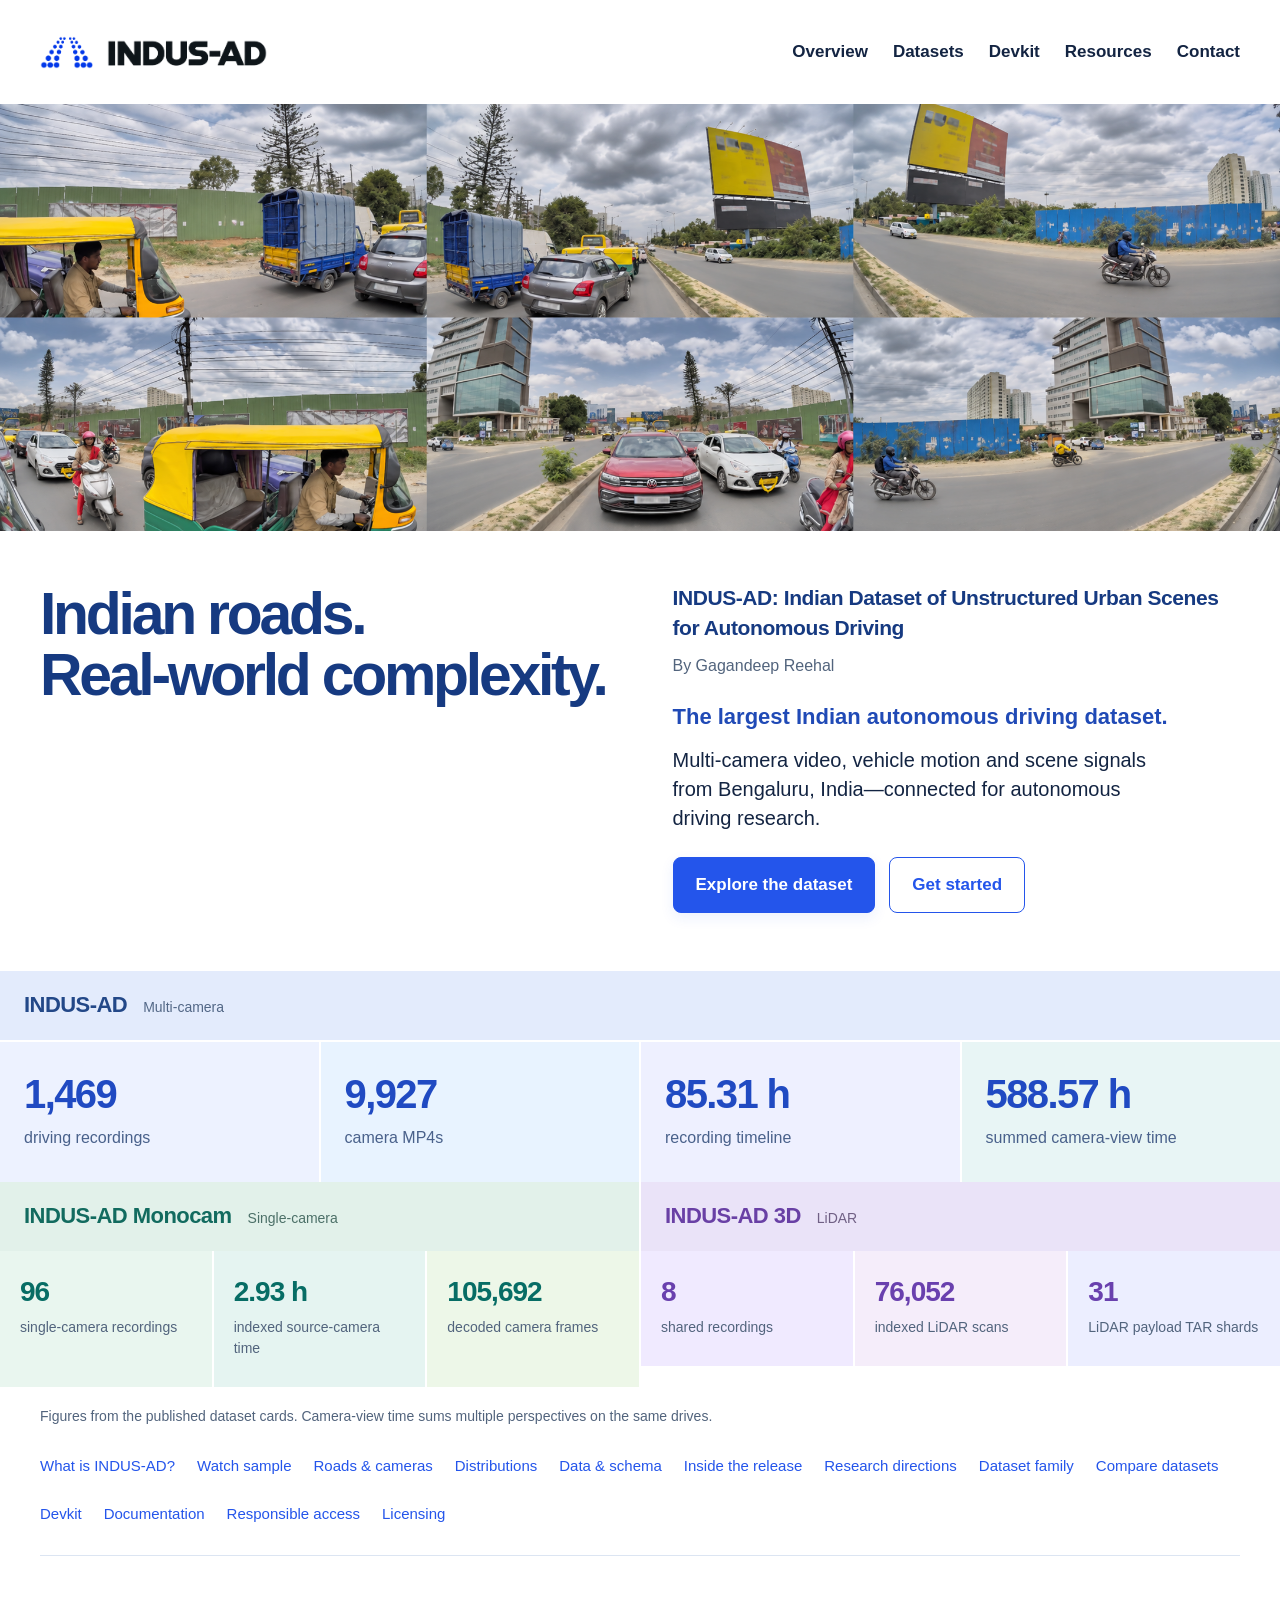
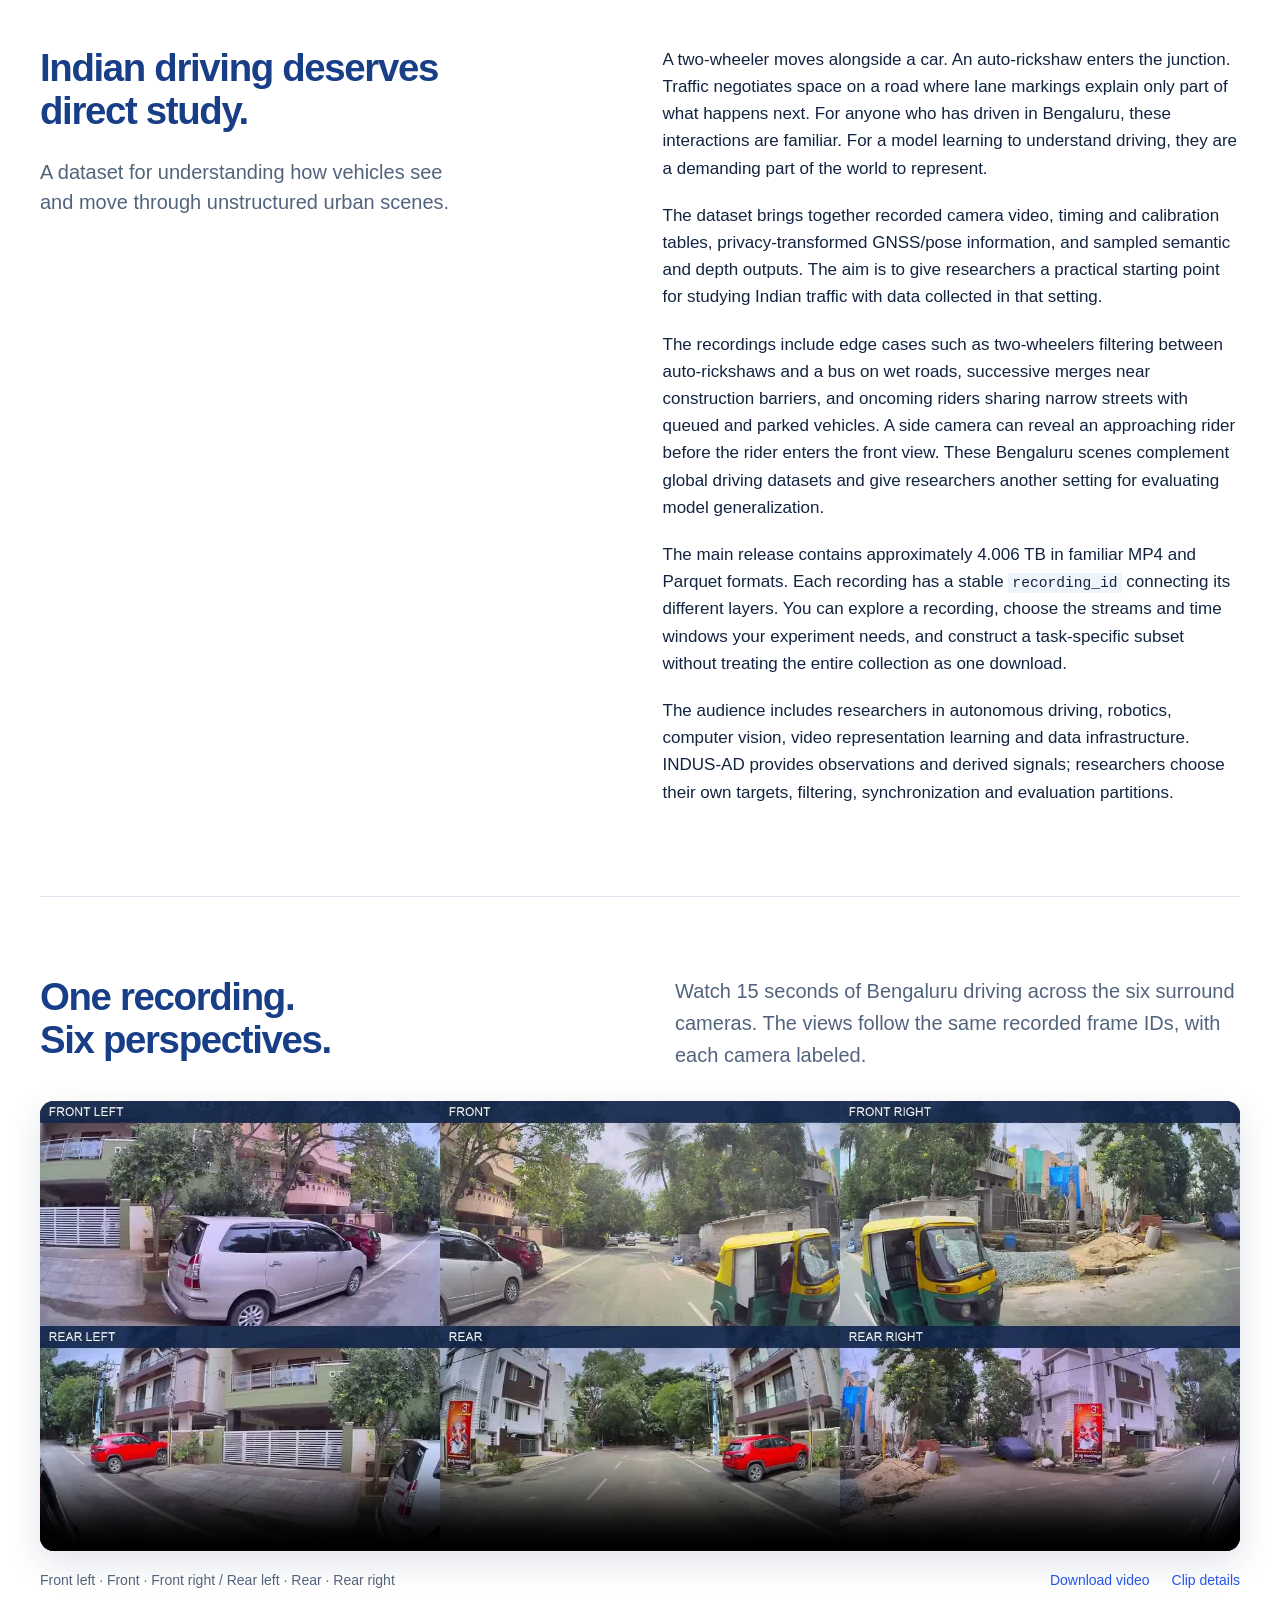
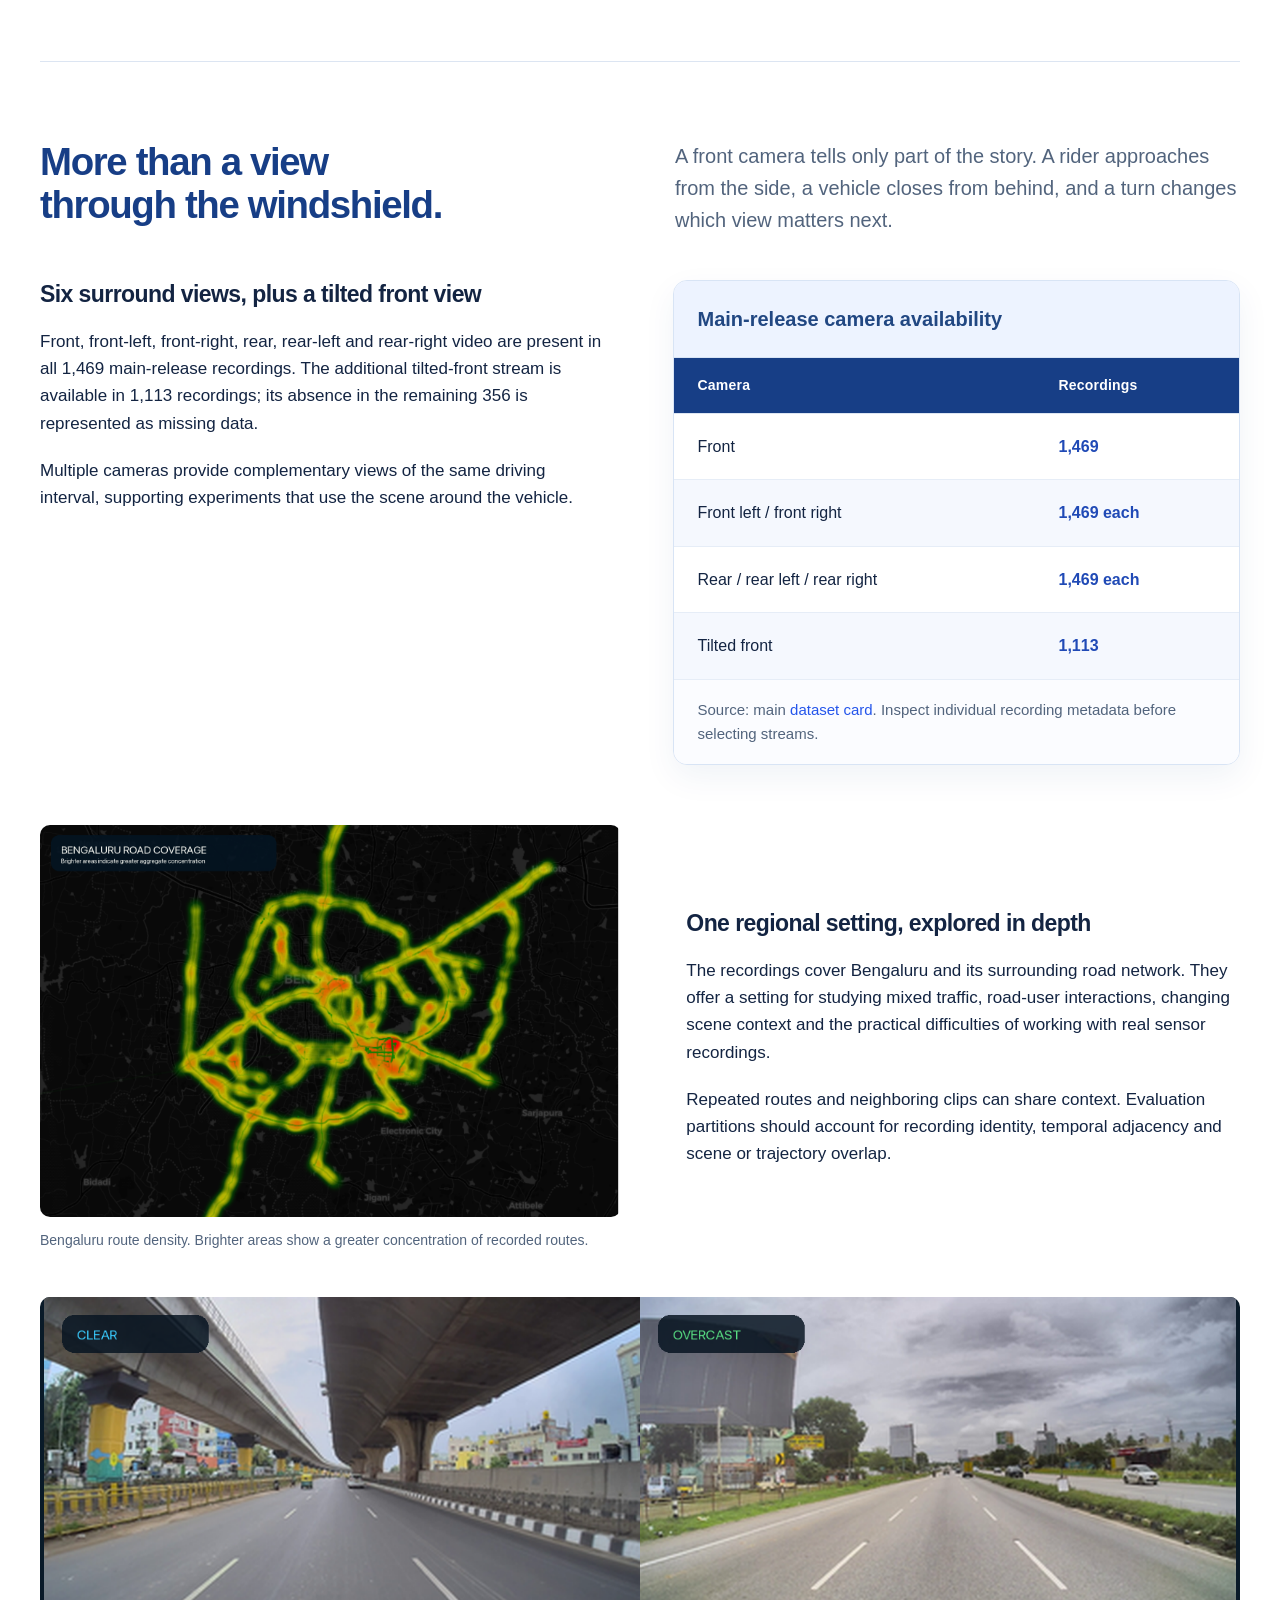
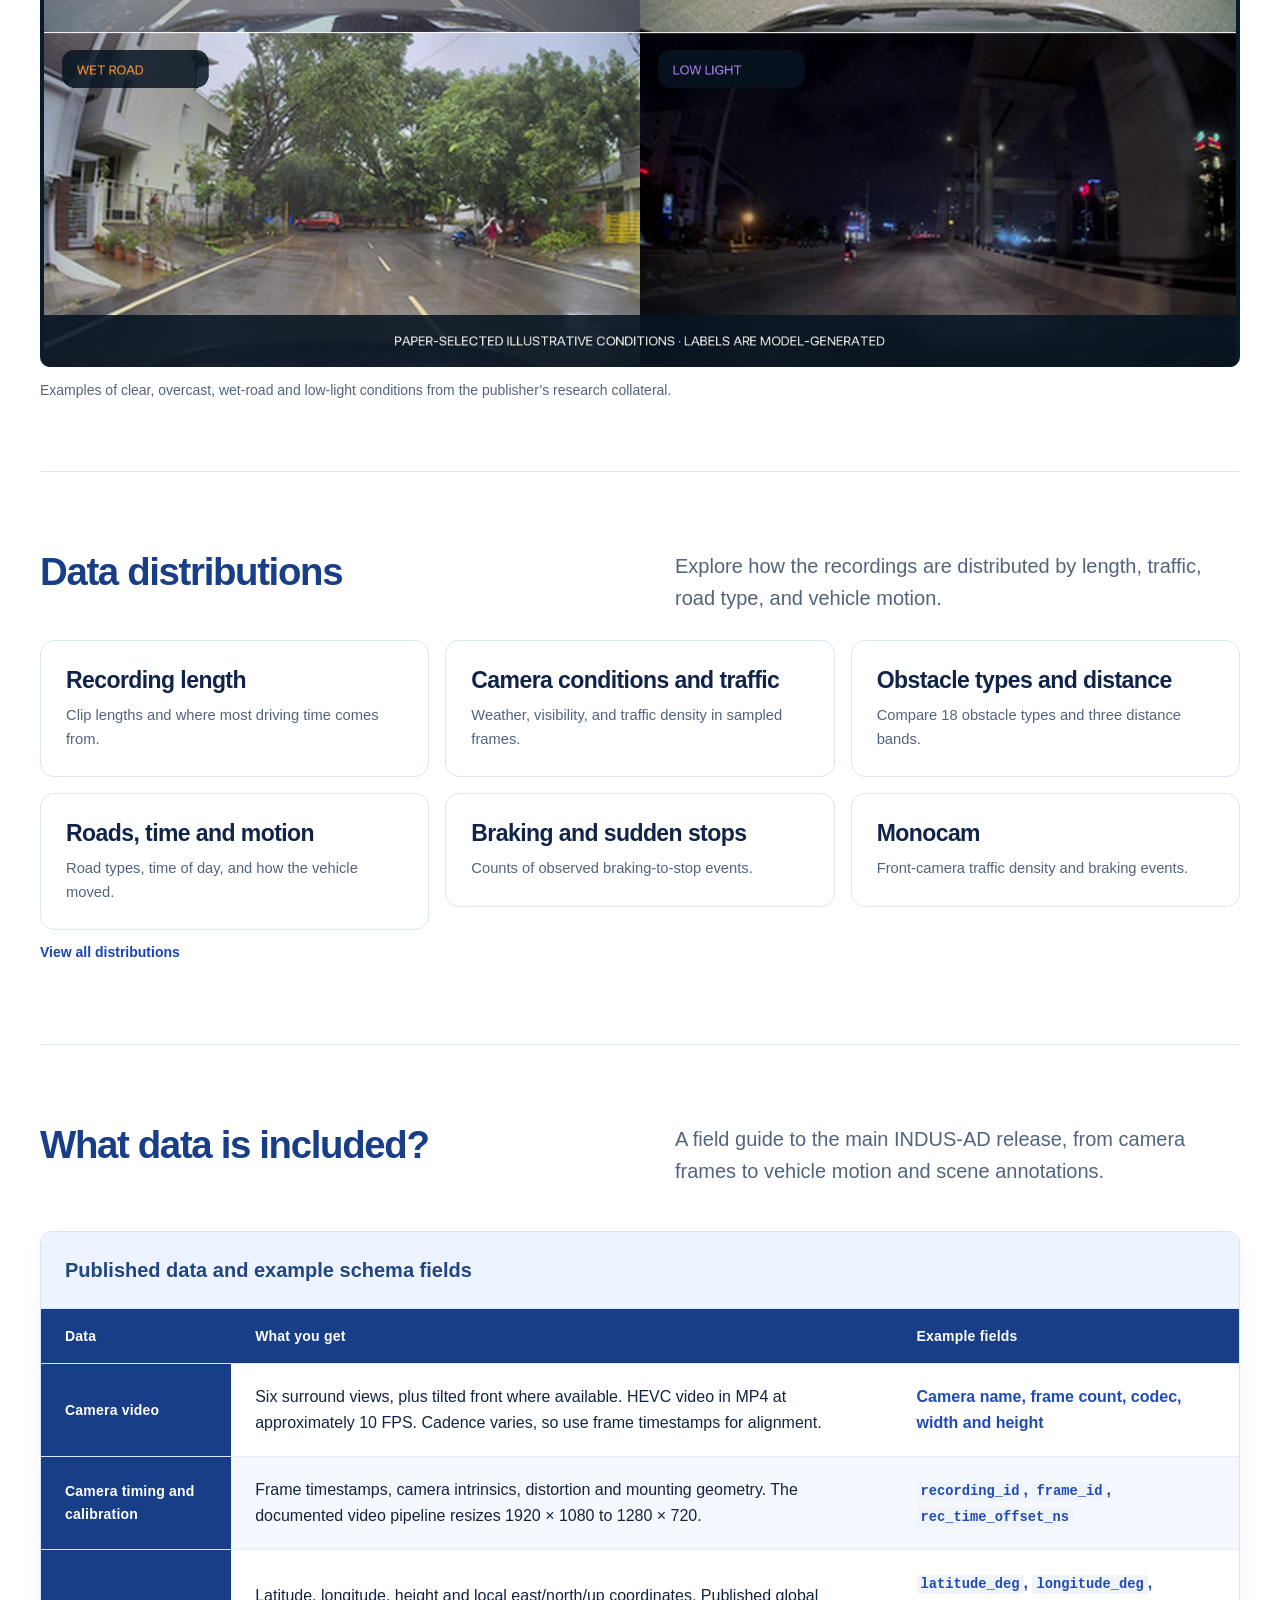
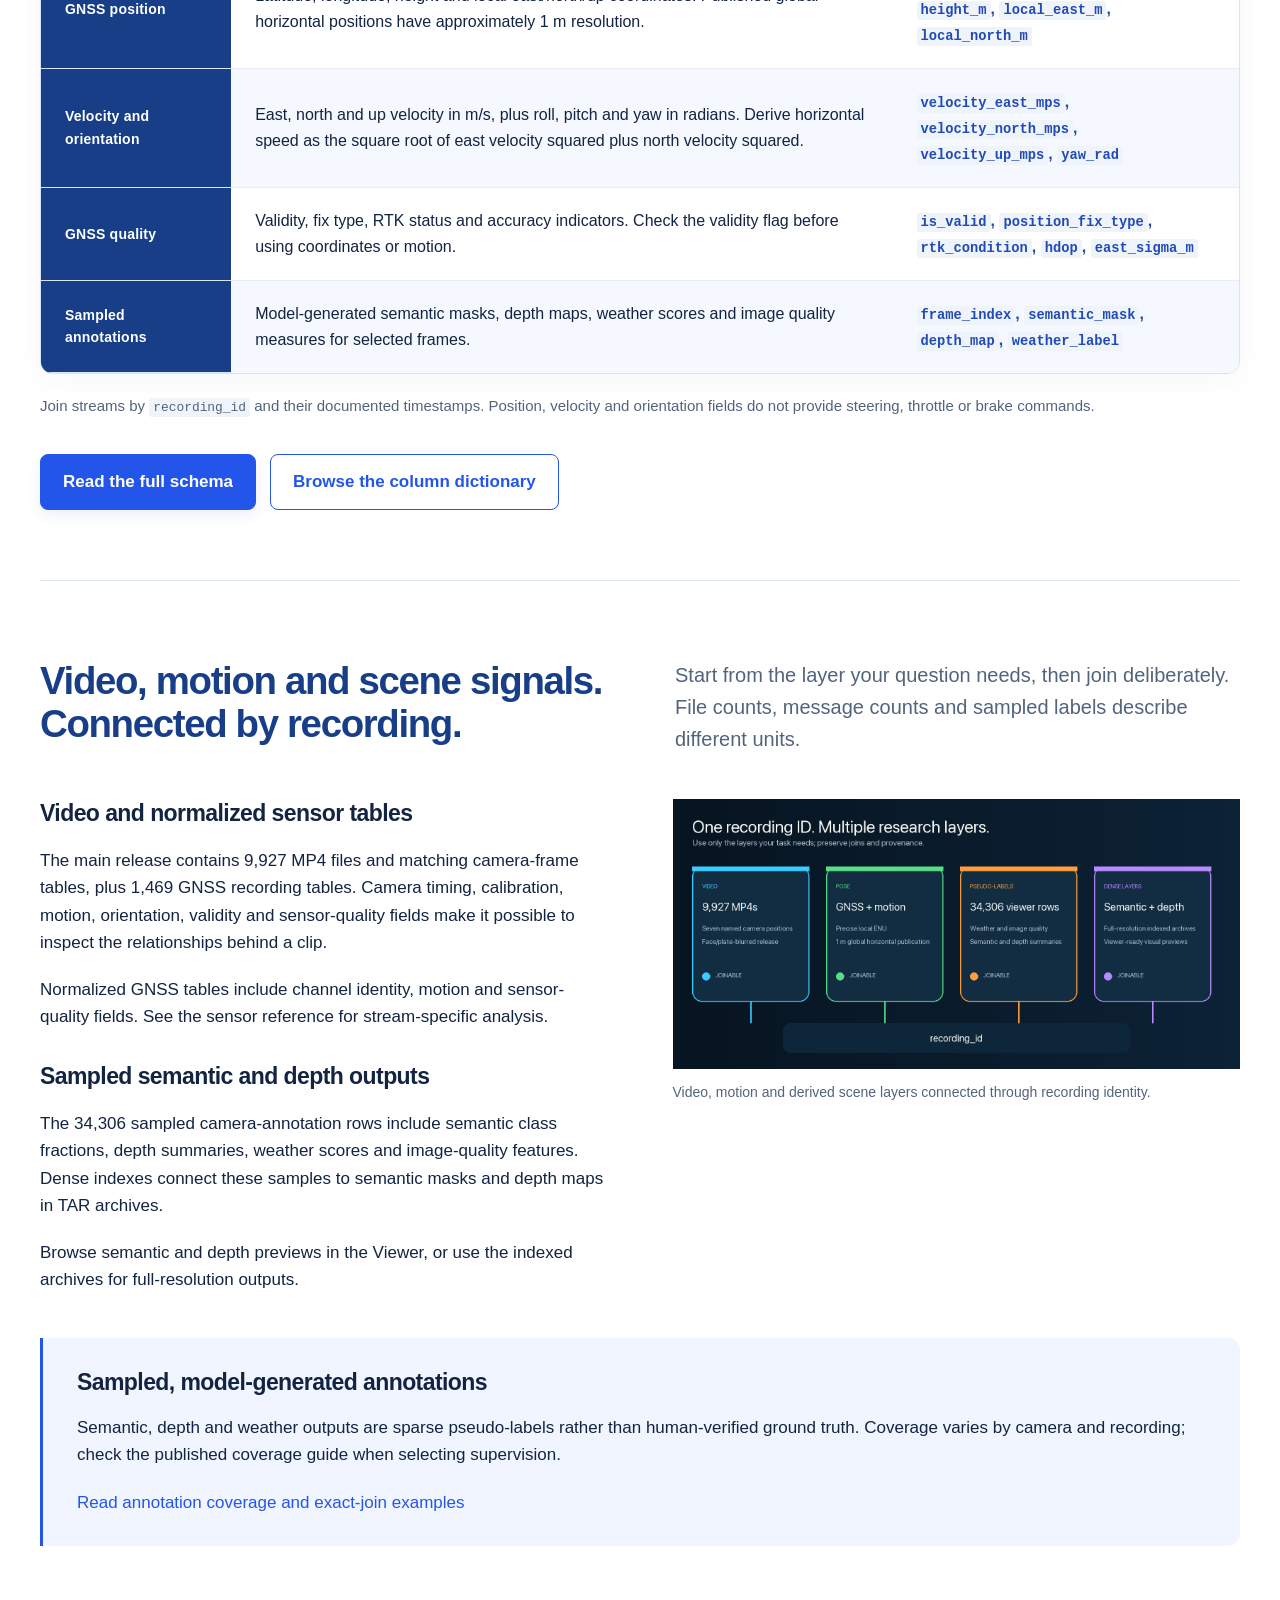
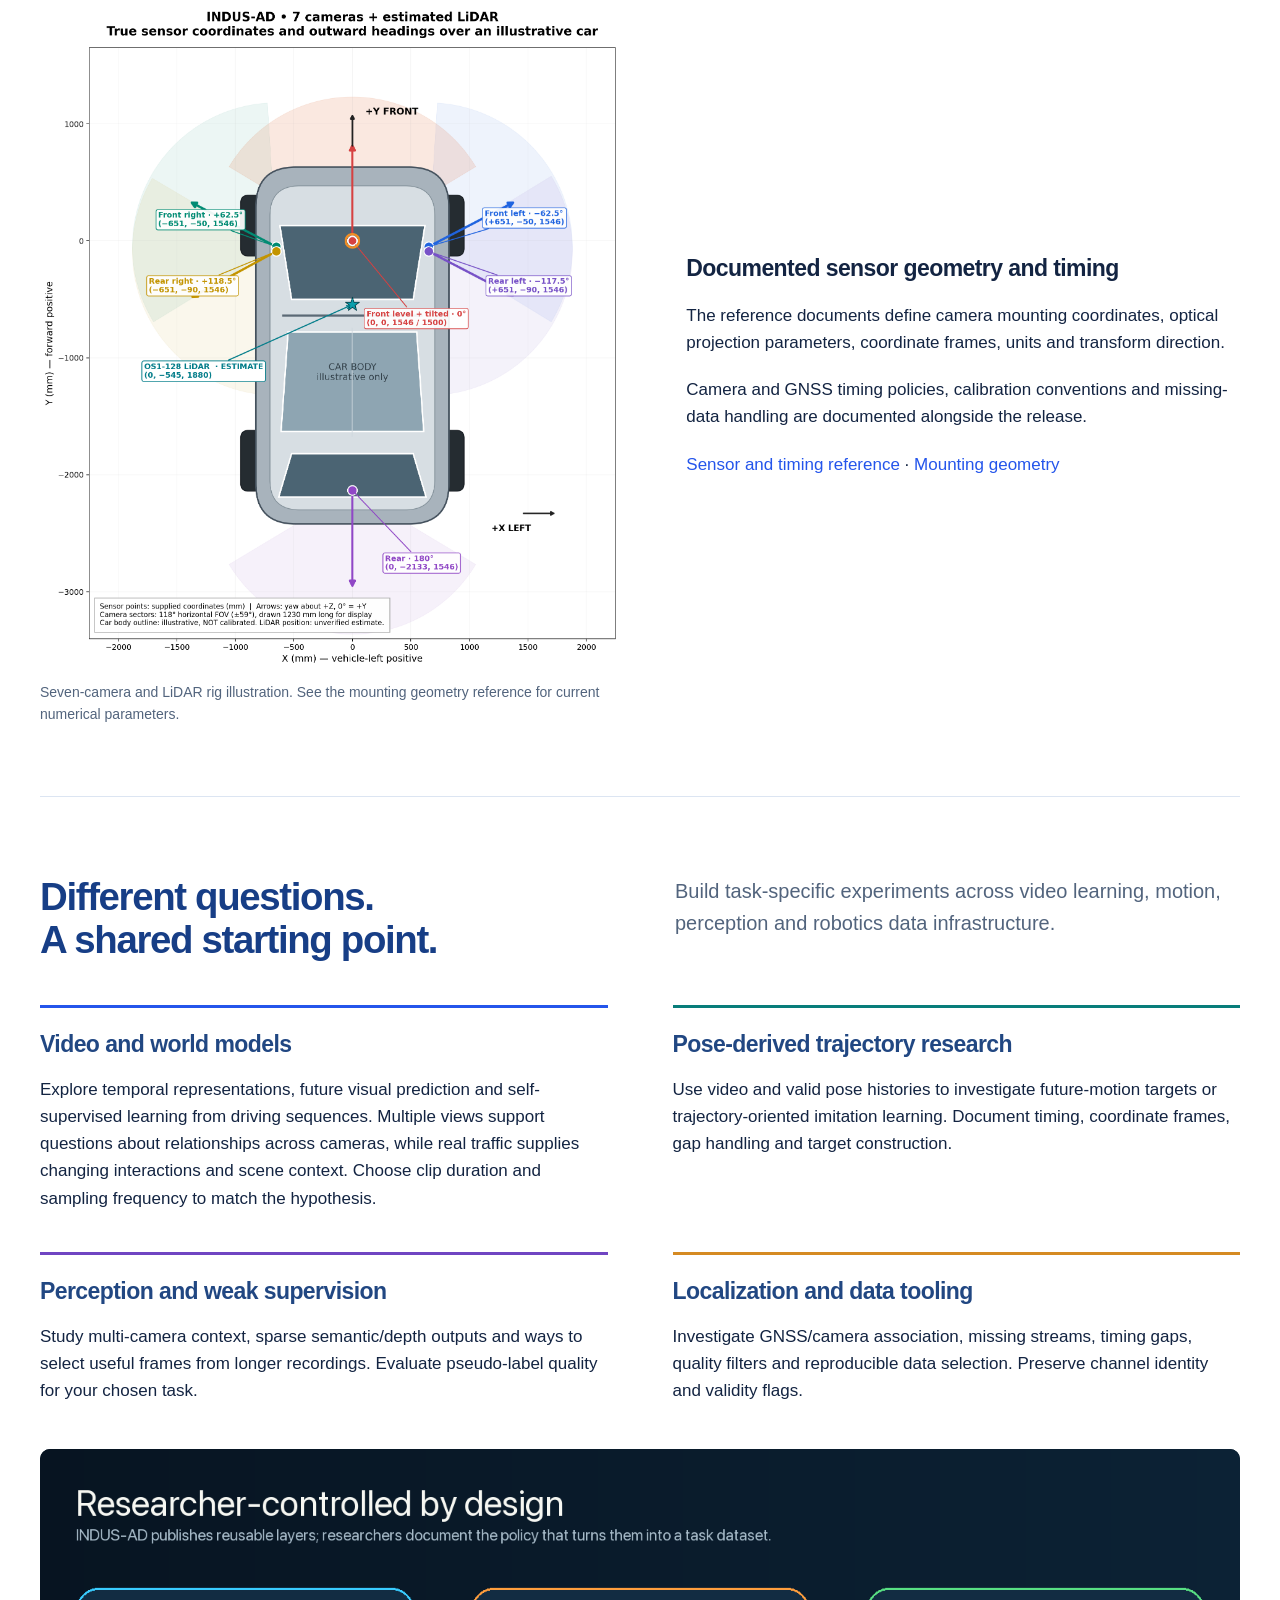
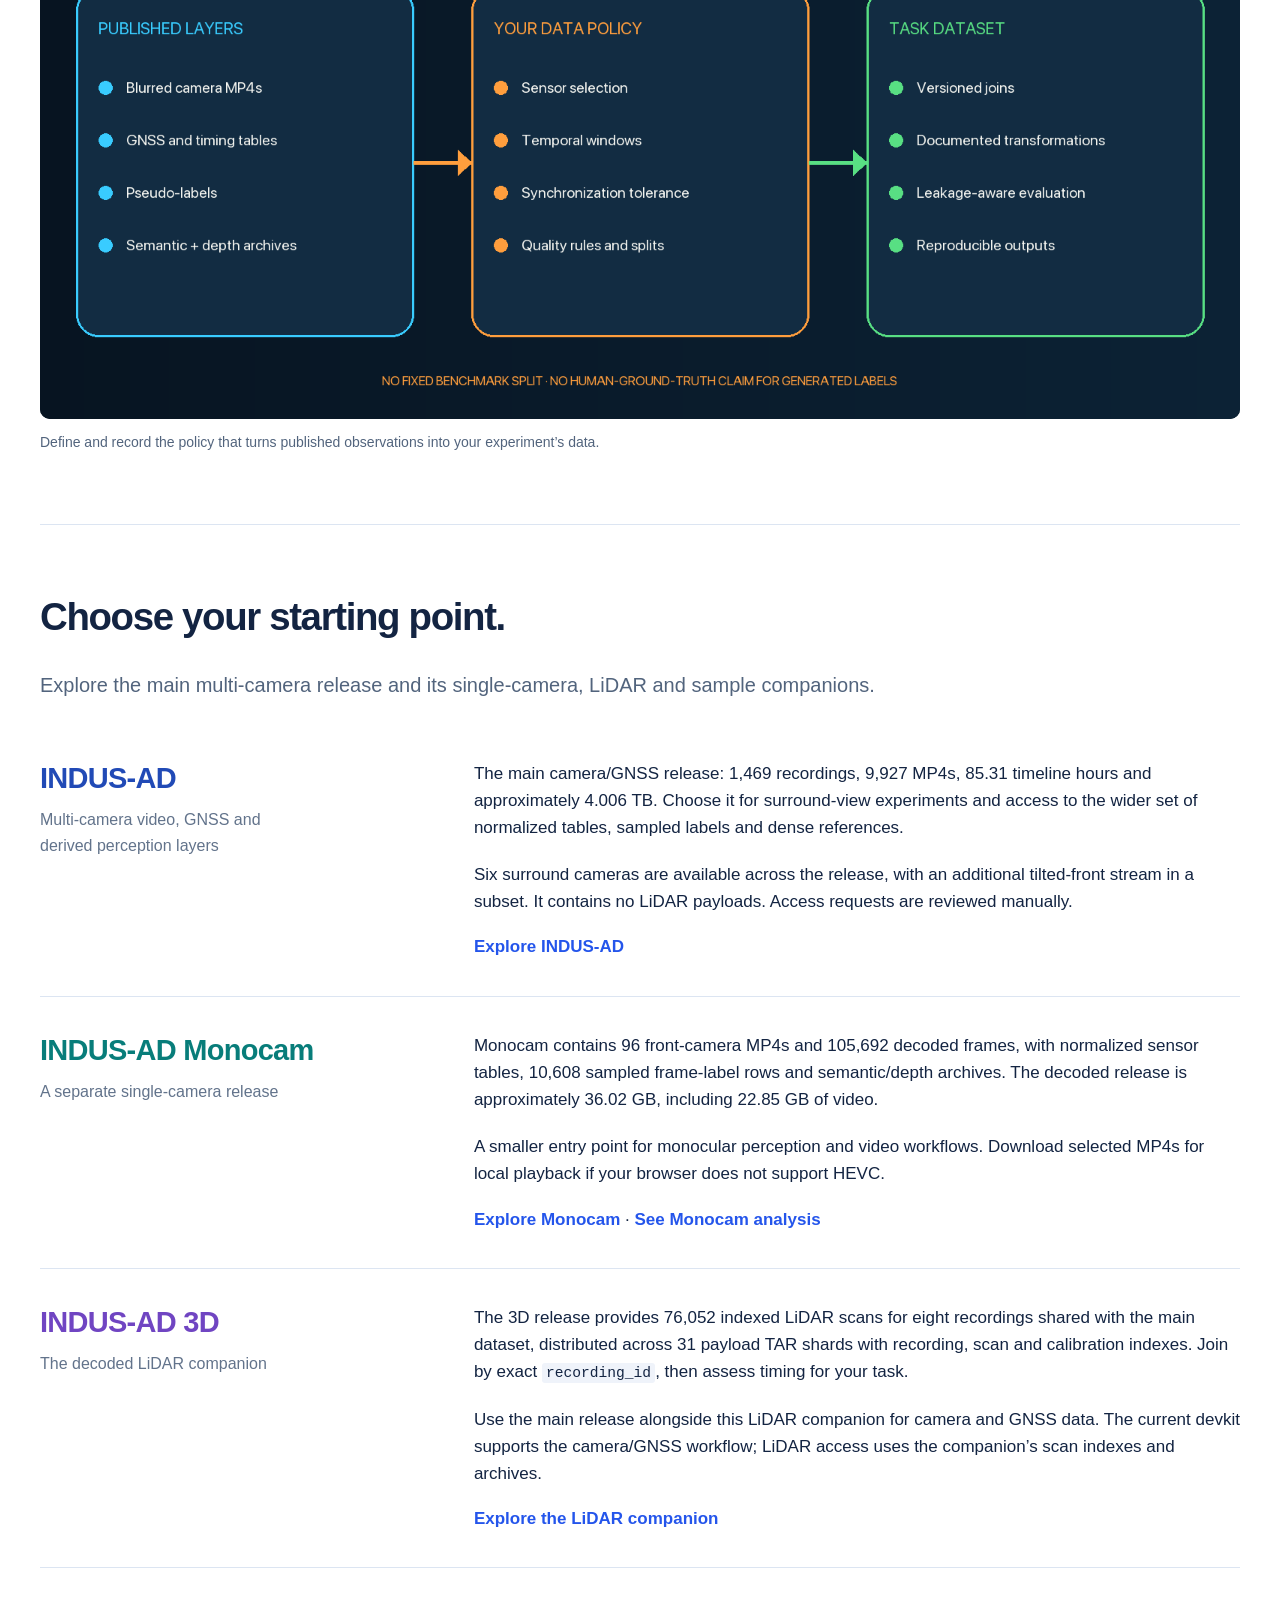
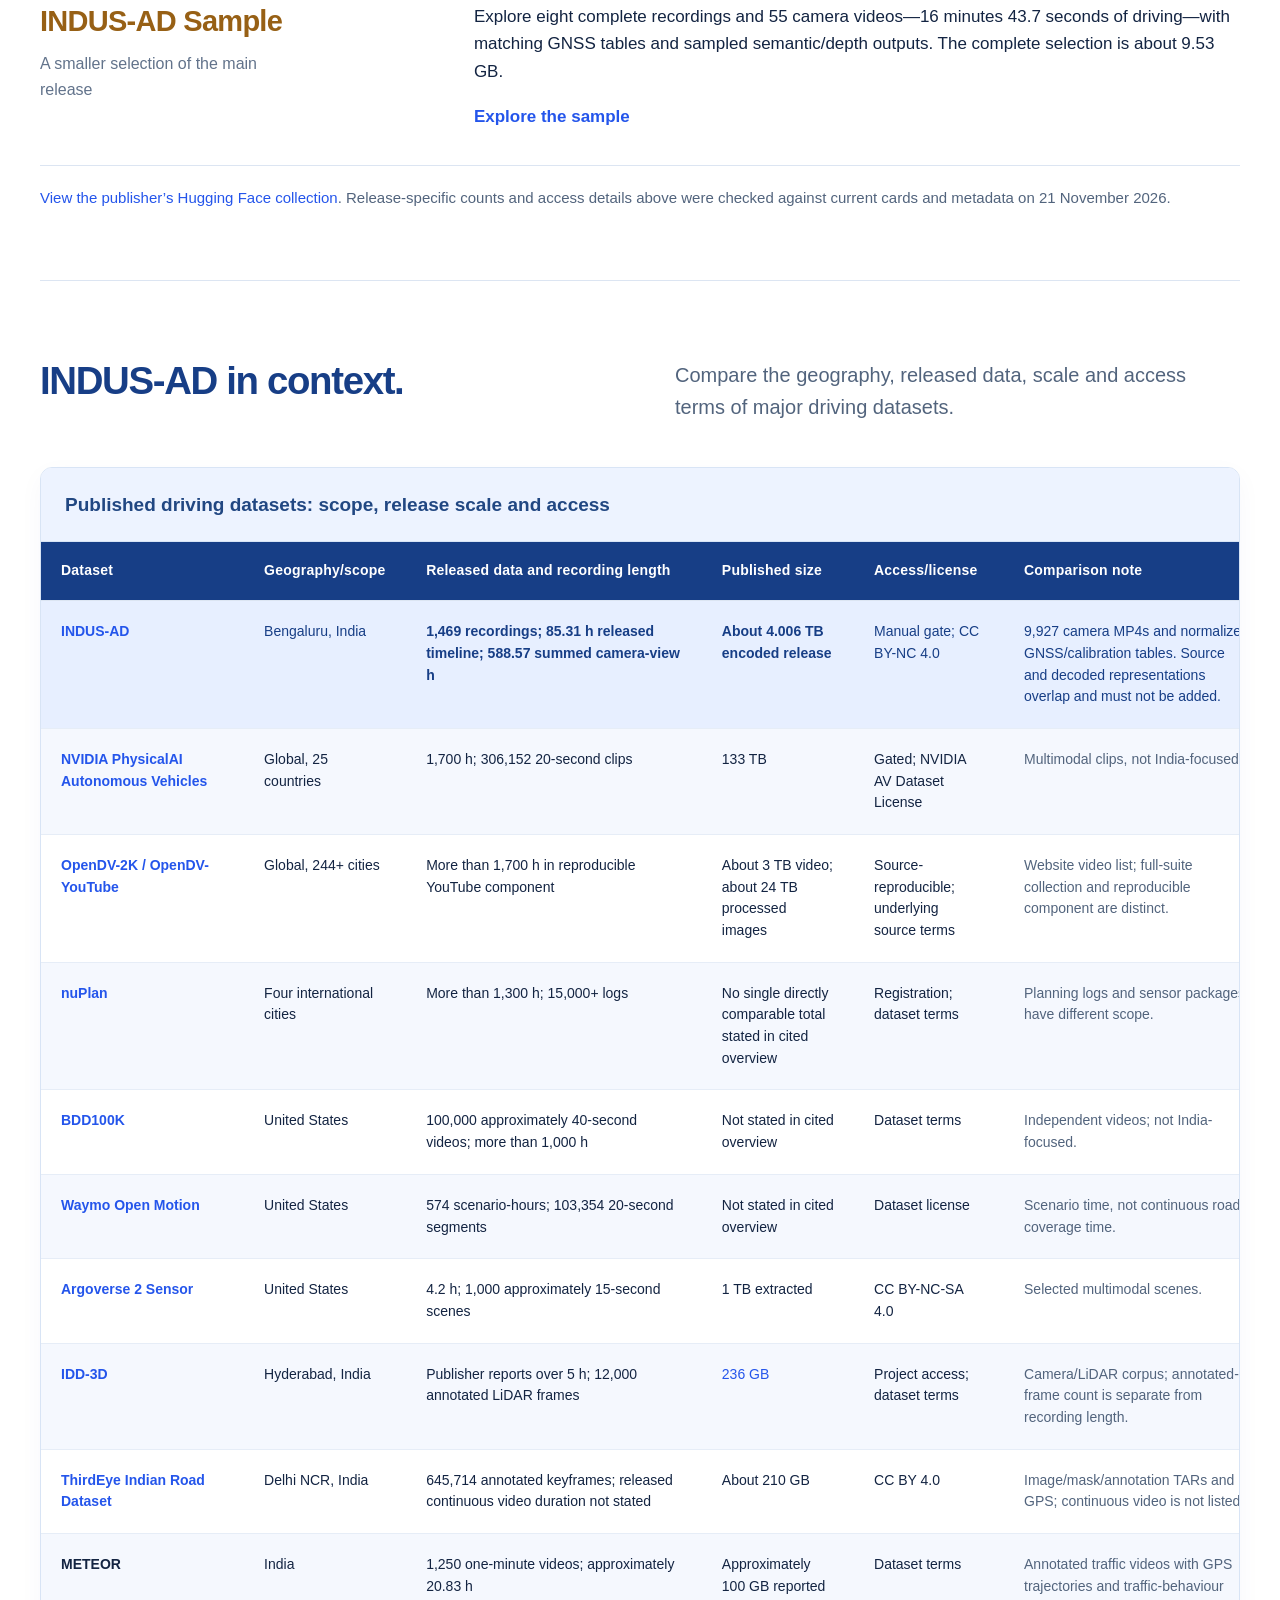
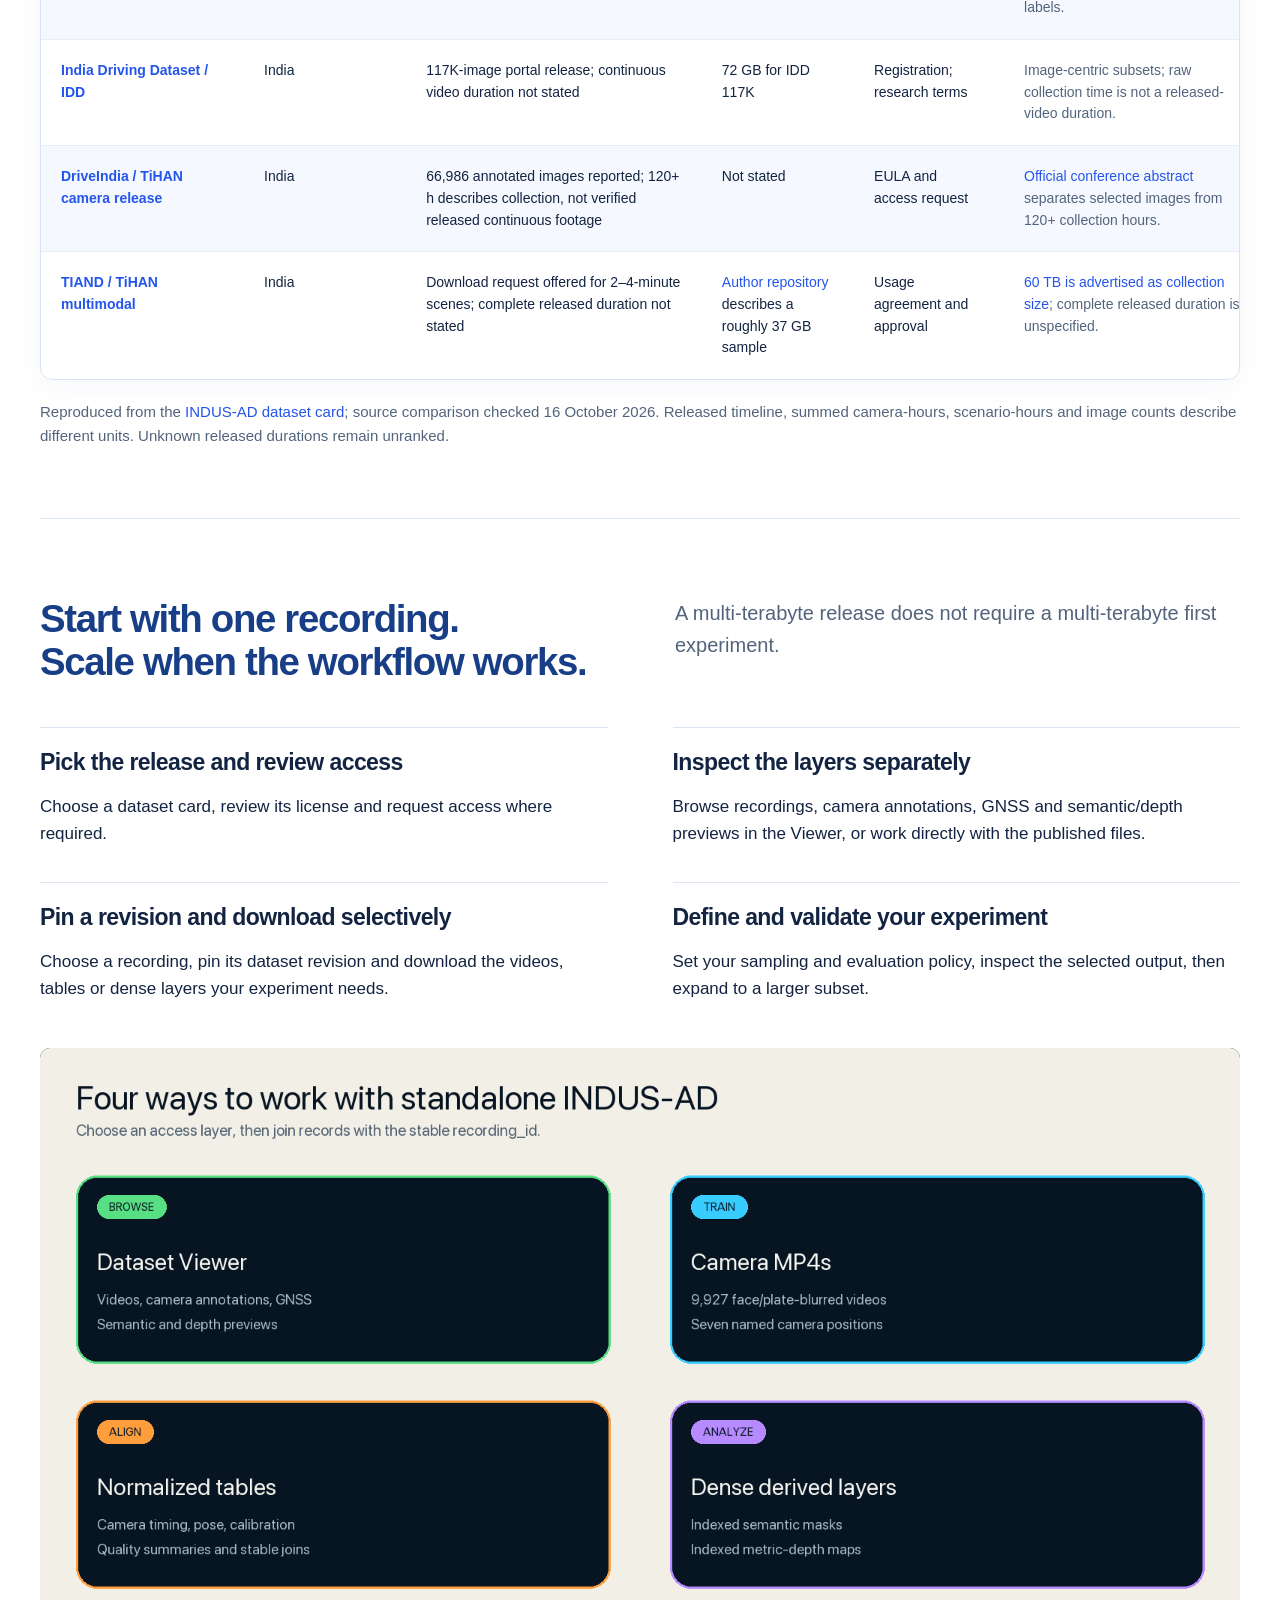
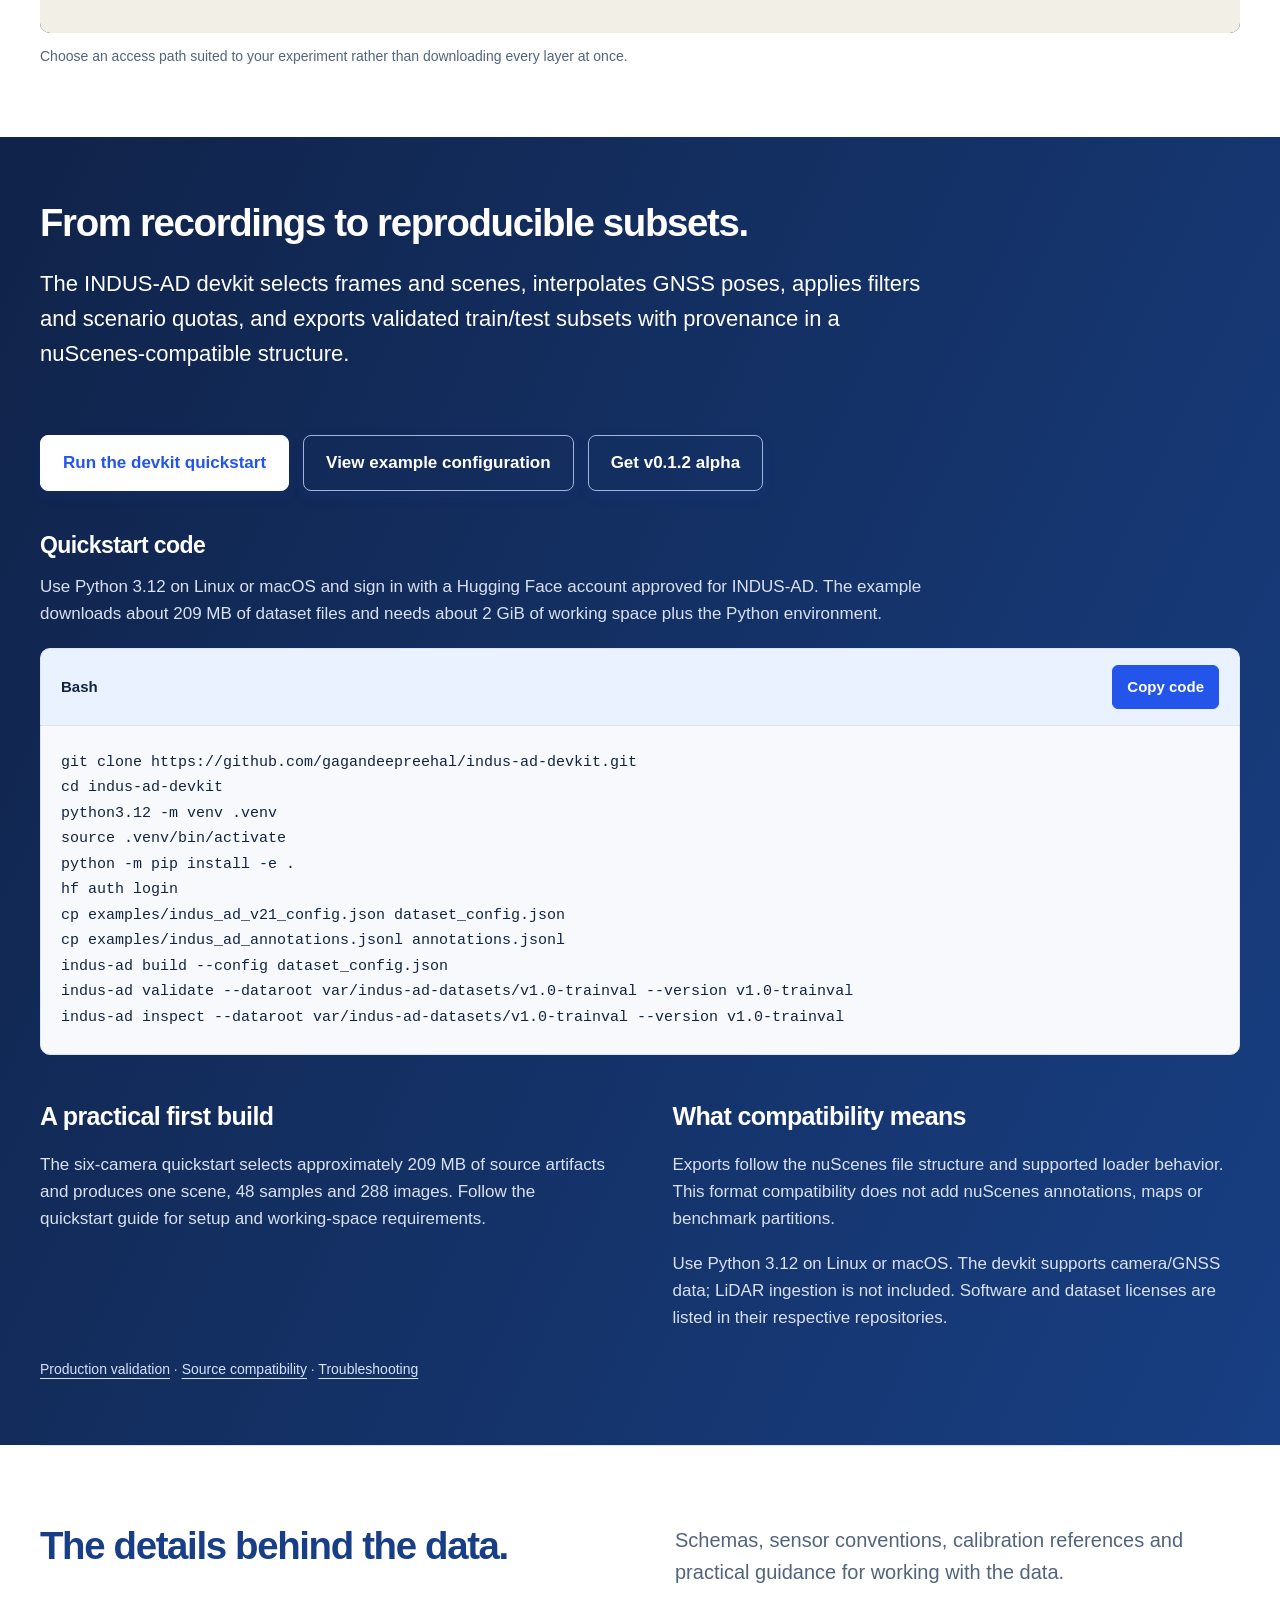
==== commit 6dfe4155: "Move dataset distributions to a dedicated page" ====
--- a/index.html
+++ b/index.html
@@ -1,5 +1,5 @@
 <!doctype html>
-<html lang="en"><head><meta charset="utf-8"><meta name="viewport" content="width=device-width,initial-scale=1"><meta name="description" content="INDUS-AD brings Indian roads into autonomous-driving research with multi-camera recordings, motion information and sampled scene signals from Bengaluru."><title>INDUS-AD — Indian roads. Real-world complexity.</title><link rel="stylesheet" href="styles.css?v=obstacle-charts-v1"></head>
+<html lang="en"><head><meta charset="utf-8"><meta name="viewport" content="width=device-width,initial-scale=1"><meta name="description" content="INDUS-AD brings Indian roads into autonomous-driving research with multi-camera recordings, motion information and sampled scene signals from Bengaluru."><title>INDUS-AD — Indian roads. Real-world complexity.</title><link rel="stylesheet" href="styles.css?v=distributions-page-v1"></head>
 <body><a class="skip" href="#main">Skip to content</a><header class="wrap"><a class="brand" href="#" aria-label="INDUS-AD home"><span class="brand-symbol" aria-hidden="true"></span><span class="brand-text"><span class="brand-wordmark" aria-hidden="true"></span></span></a><nav aria-label="Main navigation"><a href="#overview">Overview</a><a href="#datasets">Datasets</a><a href="#devkit">Devkit</a><a href="#resources">Resources</a><a href="#contact">Contact</a></nav></header>
 
 <main id="main">
@@ -14,268 +14,20 @@
 <section id="coverage" class="section wrap"><div class="section-heading"><h2>More than a view<br>through the windshield.</h2><p>A front camera tells only part of the story. A rider approaches from the side, a vehicle closes from behind, and a turn changes which view matters next.</p></div><div class="two-column"><div><h3>Six surround views, plus a tilted front view</h3><p>Front, front-left, front-right, rear, rear-left and rear-right video are present in all 1,469 main-release recordings. The additional tilted-front stream is available in 1,113 recordings; its absence in the remaining 356 is represented as missing data.</p><p>Multiple cameras provide complementary views of the same driving interval, supporting experiments that use the scene around the vehicle.</p></div><div class="table-scroll"><table><caption>Main-release camera availability</caption><thead><tr><th scope="col">Camera</th><th scope="col">Recordings</th></tr></thead><tbody><tr><td>Front</td><td>1,469</td></tr><tr><td>Front left / front right</td><td>1,469 each</td></tr><tr><td>Rear / rear left / rear right</td><td>1,469 each</td></tr><tr><td>Tilted front</td><td>1,113</td></tr></tbody></table><p class="note">Source: main <a href="https://huggingface.co/datasets/gagandeepreehal/indus-ad">dataset card</a>. Inspect individual recording metadata before selecting streams.</p></div></div>
 <div class="media-pair"><figure><a href="assets/coverage-map.png"><img src="assets/coverage-map.png" alt="Aggregated route-density map across Bengaluru and surrounding road corridors" loading="lazy" width="1600" height="1080"></a><figcaption>Bengaluru route density. Brighter areas show a greater concentration of recorded routes.</figcaption></figure><div><h3>One regional setting, explored in depth</h3><p>The recordings cover Bengaluru and its surrounding road network. They offer a setting for studying mixed traffic, road-user interactions, changing scene context and the practical difficulties of working with real sensor recordings.</p><p>Repeated routes and neighboring clips can share context. Evaluation partitions should account for recording identity, temporal adjacency and scene or trajectory overlap.</p></div></div>
 <figure class="wide-media"><a href="assets/driving-conditions.png"><img src="assets/driving-conditions.png" alt="Four recorded road examples showing clear, overcast, wet-road and low-light scenes" loading="lazy" width="1600" height="900"></a><figcaption>Examples of clear, overcast, wet-road and low-light conditions from the publisher’s research collateral.</figcaption></figure></section>
-<section id="data-distributions" class="section wrap distribution-section" aria-labelledby="distribution-heading">
+<section id="data-distributions" class="section wrap distribution-section distribution-directory" aria-labelledby="distribution-heading">
   <div class="section-heading">
-    <h2 id="distribution-heading">Data distributions.</h2>
-    <p>INDUS-AD has many short recordings and a much smaller set of long drives. The longer recordings account for most of the timeline.</p>
+    <h2 id="distribution-heading">Data distributions</h2>
+    <p>Explore how the recordings are distributed by length, traffic, road type, and vehicle motion.</p>
   </div>
-
-  <section class="distribution-duration" aria-labelledby="distribution-length">
-    <div class="distribution-duration-header">
-      <div><h3 id="distribution-length">Most driving time comes from 87 recordings.</h3><p>Recordings of ten minutes or more make up 5.9% of the collection by count and provide 61.9 hours of footage.</p></div>
-      <a class="distribution-download" href="assets/distribution/indus-ad-recording-duration.png">View chart image<span class="distribution-visually-hidden"> for recording length</span></a>
-    </div>
-<div class="distribution-grid distribution-length-grid">
-    <article class="distribution-card"><h4>Share of recordings</h4><p class="distribution-card-note">1,469 recordings</p>
-      <dl class="distribution-plot">
-        <div class="distribution-row"><dt>Under 1 min</dt><dd><span class="distribution-track is-count is-highlighted" aria-hidden="true"><span style="--share:74.2001%"></span></span><span class="distribution-value"><strong>74.2%</strong><span>1,090</span></span></dd></div>
-        <div class="distribution-row"><dt>1 to &lt;2 min</dt><dd><span class="distribution-track is-count" aria-hidden="true"><span style="--share:10.8918%"></span></span><span class="distribution-value"><strong>10.9%</strong><span>160</span></span></dd></div>
-        <div class="distribution-row"><dt>2 to &lt;5 min</dt><dd><span class="distribution-track is-count" aria-hidden="true"><span style="--share:5.4459%"></span></span><span class="distribution-value"><strong>5.4%</strong><span>80</span></span></dd></div>
-        <div class="distribution-row"><dt>5 to &lt;10 min</dt><dd><span class="distribution-track is-count" aria-hidden="true"><span style="--share:3.5398%"></span></span><span class="distribution-value"><strong>3.5%</strong><span>52</span></span></dd></div>
-        <div class="distribution-row"><dt>10 min or more</dt><dd><span class="distribution-track is-count" aria-hidden="true"><span style="--share:5.9224%"></span></span><span class="distribution-value"><strong>5.9%</strong><span>87</span></span></dd></div>
-      </dl>
-    </article>
-    <article class="distribution-card"><h4>Share of driving time</h4><p class="distribution-card-note">85.31 hours</p>
-      <dl class="distribution-plot">
-        <div class="distribution-row"><dt>Under 1 min</dt><dd><span class="distribution-track is-time" aria-hidden="true"><span style="--share:11.0241%"></span></span><span class="distribution-value"><strong>11.0%</strong><span>9.4 h</span></span></dd></div>
-        <div class="distribution-row"><dt>1 to &lt;2 min</dt><dd><span class="distribution-track is-time" aria-hidden="true"><span style="--share:4.4006%"></span></span><span class="distribution-value"><strong>4.4%</strong><span>3.8 h</span></span></dd></div>
-        <div class="distribution-row"><dt>2 to &lt;5 min</dt><dd><span class="distribution-track is-time" aria-hidden="true"><span style="--share:4.8939%"></span></span><span class="distribution-value"><strong>4.9%</strong><span>4.2 h</span></span></dd></div>
-        <div class="distribution-row"><dt>5 to &lt;10 min</dt><dd><span class="distribution-track is-time" aria-hidden="true"><span style="--share:7.1203%"></span></span><span class="distribution-value"><strong>7.1%</strong><span>6.1 h</span></span></dd></div>
-        <div class="distribution-row"><dt>10 min or more</dt><dd><span class="distribution-track is-time is-highlighted" aria-hidden="true"><span style="--share:72.5611%"></span></span><span class="distribution-value"><strong>72.6%</strong><span>61.9 h</span></span></dd></div>
-      </dl>
-    </article>
-    </div>
-    <p class="distribution-footnote">Timeline uses the longest camera stream in each recording, so time recorded by simultaneous views is counted once.</p>
-  </section>
-
-  <section class="distribution-group" aria-labelledby="distribution-camera">
-    <h3 id="distribution-camera">What the cameras saw</h3>
-    <p class="distribution-sample"><strong>34,306 sampled frames.</strong> The standard front camera supplies 91.6% of the sample. Both charts use model-generated labels.</p>
-    <div class="distribution-grid">
-    <article class="distribution-card" aria-labelledby="indus-ad-camera-conditions">
-      <h4 id="indus-ad-camera-conditions">Weather and visibility</h4>
-      <p class="distribution-card-note">Clear and overcast together account for 81.1% of the labels. Low light / night is an image label.</p>
-      <dl class="distribution-plot">
-        <div class="distribution-row"><dt>Clear</dt><dd><span class="distribution-track is-highlighted" aria-hidden="true"><span style="--share:48.9506%"></span></span><span class="distribution-value"><strong>49.0%</strong><span>16,793</span></span></dd></div>
-        <div class="distribution-row"><dt>Overcast</dt><dd><span class="distribution-track" aria-hidden="true"><span style="--share:32.1431%"></span></span><span class="distribution-value"><strong>32.1%</strong><span>11,027</span></span></dd></div>
-        <div class="distribution-row"><dt>Uncertain / mixed</dt><dd><span class="distribution-track is-unknown" aria-hidden="true"><span style="--share:8.8906%"></span></span><span class="distribution-value"><strong>8.9%</strong><span>3,050</span></span></dd></div>
-        <div class="distribution-row"><dt>Low light / night</dt><dd><span class="distribution-track" aria-hidden="true"><span style="--share:5.5413%"></span></span><span class="distribution-value"><strong>5.5%</strong><span>1,901</span></span></dd></div>
-        <div class="distribution-row"><dt>Rain / wet road</dt><dd><span class="distribution-track" aria-hidden="true"><span style="--share:2.8071%"></span></span><span class="distribution-value"><strong>2.8%</strong><span>963</span></span></dd></div>
-        <div class="distribution-row"><dt>Fog / haze</dt><dd><span class="distribution-track" aria-hidden="true"><span style="--share:1.6673%"></span></span><span class="distribution-value"><strong>1.7%</strong><span>572</span></span></dd></div>
-      </dl>
-      <a class="distribution-download" href="assets/distribution/indus-ad-camera-conditions.png">View chart image<span class="distribution-visually-hidden"> for weather and visibility</span></a>
-    </article>
-    <article class="distribution-card" aria-labelledby="indus-ad-traffic-density">
-      <h4 id="indus-ad-traffic-density">Traffic density</h4>
-      <p class="distribution-card-note">Traffic density estimates the share of sampled image pixels labelled as vehicles, people and riders, animals, or selected street obstacles such as barriers and bins. In 24,061 of 34,306 sampled camera frames (70.1%), visible obstacles cover at least 8% of the image.</p>
-      <dl class="distribution-plot">
-        <div class="distribution-row"><dt>&lt;0.5%</dt><dd><span class="distribution-track" aria-hidden="true"><span style="--share:2.5039%"></span></span><span class="distribution-value"><strong>2.5%</strong><span>859</span></span></dd></div>
-        <div class="distribution-row"><dt>0.5% to &lt;3%</dt><dd><span class="distribution-track" aria-hidden="true"><span style="--share:7.4768%"></span></span><span class="distribution-value"><strong>7.5%</strong><span>2,565</span></span></dd></div>
-        <div class="distribution-row"><dt>3% to &lt;8%</dt><dd><span class="distribution-track" aria-hidden="true"><span style="--share:19.8828%"></span></span><span class="distribution-value"><strong>19.9%</strong><span>6,821</span></span></dd></div>
-        <div class="distribution-row"><dt>8% or more</dt><dd><span class="distribution-track is-highlighted" aria-hidden="true"><span style="--share:70.1364%"></span></span><span class="distribution-value"><strong>70.1%</strong><span>24,061</span></span></dd></div>
-      </dl>
-      <a class="distribution-download" href="assets/distribution/indus-ad-traffic-density.png">View chart image<span class="distribution-visually-hidden"> for traffic density</span></a>
-    </article>
-    </div>
-  </section>
-
-  <section id="obstacle-types-and-depth" class="distribution-group" aria-labelledby="obstacle-types-depth-heading">
-    <h3 id="obstacle-types-depth-heading">What fills the camera view?</h3>
-    <p class="distribution-sample">Both charts show shares of obstacle-labelled pixels in sampled frames.</p>
-    <p class="obstacle-series"><span><i aria-hidden="true"></i><strong>Multicam</strong> · 34,306 frames</span><span><i aria-hidden="true"></i><strong>Monocam</strong> · 10,608 front-camera frames</span></p>
-    <div class="distribution-grid obstacle-grid">
-      <article class="distribution-card" aria-labelledby="obstacle-by-type">
-        <h4 id="obstacle-by-type">By obstacle type</h4>
-        <p class="distribution-card-note">Cars account for the largest share in both samples. Road barriers are the second-largest category in Multicam.</p>
-        <dl class="distribution-plot">
-          <div class="distribution-row"><dt>Cars</dt><dd>
-            <div class="obstacle-bar"><span class="distribution-visually-hidden">Multicam</span><span class="distribution-track" aria-hidden="true"><span style="--share:41.35824%"></span></span><strong>41.4%</strong></div>
-            <div class="obstacle-bar"><span class="distribution-visually-hidden">Monocam</span><span class="distribution-track" aria-hidden="true"><span style="--share:31.73736%"></span></span><strong>31.7%</strong></div>
-          </dd></div>
-          <div class="distribution-row"><dt>Road barriers</dt><dd>
-            <div class="obstacle-bar"><span class="distribution-visually-hidden">Multicam</span><span class="distribution-track" aria-hidden="true"><span style="--share:15.95121%"></span></span><strong>16.0%</strong></div>
-            <div class="obstacle-bar"><span class="distribution-visually-hidden">Monocam</span><span class="distribution-track" aria-hidden="true"><span style="--share:3.79525%"></span></span><strong>3.8%</strong></div>
-          </dd></div>
-          <div class="distribution-row"><dt>Trucks</dt><dd>
-            <div class="obstacle-bar"><span class="distribution-visually-hidden">Multicam</span><span class="distribution-track" aria-hidden="true"><span style="--share:13.11931%"></span></span><strong>13.1%</strong></div>
-            <div class="obstacle-bar"><span class="distribution-visually-hidden">Monocam</span><span class="distribution-track" aria-hidden="true"><span style="--share:24.47893%"></span></span><strong>24.5%</strong></div>
-          </dd></div>
-          <div class="distribution-row"><dt>Other vehicles</dt><dd>
-            <div class="obstacle-bar"><span class="distribution-visually-hidden">Multicam</span><span class="distribution-track" aria-hidden="true"><span style="--share:8.53051%"></span></span><strong>8.5%</strong></div>
-            <div class="obstacle-bar"><span class="distribution-visually-hidden">Monocam</span><span class="distribution-track" aria-hidden="true"><span style="--share:9.27227%"></span></span><strong>9.3%</strong></div>
-          </dd></div>
-          <div class="distribution-row"><dt>Buses</dt><dd>
-            <div class="obstacle-bar"><span class="distribution-visually-hidden">Multicam</span><span class="distribution-track" aria-hidden="true"><span style="--share:8.47245%"></span></span><strong>8.5%</strong></div>
-            <div class="obstacle-bar"><span class="distribution-visually-hidden">Monocam</span><span class="distribution-track" aria-hidden="true"><span style="--share:7.12486%"></span></span><strong>7.1%</strong></div>
-          </dd></div>
-          <div class="distribution-row"><dt>Motorcycles</dt><dd>
-            <div class="obstacle-bar"><span class="distribution-visually-hidden">Multicam</span><span class="distribution-track" aria-hidden="true"><span style="--share:5.72978%"></span></span><strong>5.7%</strong></div>
-            <div class="obstacle-bar"><span class="distribution-visually-hidden">Monocam</span><span class="distribution-track" aria-hidden="true"><span style="--share:8.87307%"></span></span><strong>8.9%</strong></div>
-          </dd></div>
-          <div class="distribution-row"><dt>Motorcycle riders</dt><dd>
-            <div class="obstacle-bar"><span class="distribution-visually-hidden">Multicam</span><span class="distribution-track" aria-hidden="true"><span style="--share:3.42785%"></span></span><strong>3.4%</strong></div>
-            <div class="obstacle-bar"><span class="distribution-visually-hidden">Monocam</span><span class="distribution-track" aria-hidden="true"><span style="--share:4.22198%"></span></span><strong>4.2%</strong></div>
-          </dd></div>
-          <div class="distribution-row"><dt>Pedestrians</dt><dd>
-            <div class="obstacle-bar"><span class="distribution-visually-hidden">Multicam</span><span class="distribution-track" aria-hidden="true"><span style="--share:2.20844%"></span></span><strong>2.2%</strong></div>
-            <div class="obstacle-bar"><span class="distribution-visually-hidden">Monocam</span><span class="distribution-track" aria-hidden="true"><span style="--share:5.81329%"></span></span><strong>5.8%</strong></div>
-          </dd></div>
-          <div class="distribution-row"><dt>Bicycles</dt><dd>
-            <div class="obstacle-bar"><span class="distribution-visually-hidden">Multicam</span><span class="distribution-track" aria-hidden="true"><span style="--share:0.42766%"></span></span><strong>0.4%</strong></div>
-            <div class="obstacle-bar"><span class="distribution-visually-hidden">Monocam</span><span class="distribution-track" aria-hidden="true"><span style="--share:1.33196%"></span></span><strong>1.3%</strong></div>
-          </dd></div>
-          <div class="distribution-row"><dt>Bins</dt><dd>
-            <div class="obstacle-bar"><span class="distribution-visually-hidden">Multicam</span><span class="distribution-track" aria-hidden="true"><span style="--share:0.26615%"></span></span><strong>0.3%</strong></div>
-            <div class="obstacle-bar"><span class="distribution-visually-hidden">Monocam</span><span class="distribution-track" aria-hidden="true"><span style="--share:1.25368%"></span></span><strong>1.3%</strong></div>
-          </dd></div>
-        </dl>
-        <details class="distribution-details">
-          <summary>8 more obstacle types</summary>
-          <dl class="distribution-plot">
-            <div class="distribution-row"><dt>Cyclists</dt><dd>
-              <div class="obstacle-bar"><span class="distribution-visually-hidden">Multicam</span><span class="distribution-track" aria-hidden="true"><span style="--share:0.21154%"></span></span><strong>0.2%</strong></div>
-              <div class="obstacle-bar"><span class="distribution-visually-hidden">Monocam</span><span class="distribution-track" aria-hidden="true"><span style="--share:0.90882%"></span></span><strong>0.9%</strong></div>
-            </dd></div>
-            <div class="distribution-row"><dt>Other riders</dt><dd>
-              <div class="obstacle-bar"><span class="distribution-visually-hidden">Multicam</span><span class="distribution-track" aria-hidden="true"><span style="--share:0.08562%"></span></span><strong>&lt;0.1%</strong></div>
-              <div class="obstacle-bar"><span class="distribution-visually-hidden">Monocam</span><span class="distribution-track" aria-hidden="true"><span style="--share:0.08832%"></span></span><strong>&lt;0.1%</strong></div>
-            </dd></div>
-            <div class="distribution-row"><dt>Slow wheeled vehicles</dt><dd>
-              <div class="obstacle-bar"><span class="distribution-visually-hidden">Multicam</span><span class="distribution-track" aria-hidden="true"><span style="--share:0.12474%"></span></span><strong>0.1%</strong></div>
-              <div class="obstacle-bar"><span class="distribution-visually-hidden">Monocam</span><span class="distribution-track" aria-hidden="true"><span style="--share:0.46331%"></span></span><strong>0.5%</strong></div>
-            </dd></div>
-            <div class="distribution-row"><dt>Ground animals</dt><dd>
-              <div class="obstacle-bar"><span class="distribution-visually-hidden">Multicam</span><span class="distribution-track" aria-hidden="true"><span style="--share:0.02039%"></span></span><strong>&lt;0.1%</strong></div>
-              <div class="obstacle-bar"><span class="distribution-visually-hidden">Monocam</span><span class="distribution-track" aria-hidden="true"><span style="--share:0.60222%"></span></span><strong>0.6%</strong></div>
-            </dd></div>
-            <div class="distribution-row"><dt>Birds</dt><dd>
-              <div class="obstacle-bar"><span class="distribution-visually-hidden">Multicam</span><span class="distribution-track" aria-hidden="true"><span style="--share:0.00249%"></span></span><strong>&lt;0.1%</strong></div>
-              <div class="obstacle-bar"><span class="distribution-visually-hidden">Monocam</span><span class="distribution-track" aria-hidden="true"><span style="--share:0.02910%"></span></span><strong>&lt;0.1%</strong></div>
-            </dd></div>
-            <div class="distribution-row"><dt>Caravans</dt><dd>
-              <div class="obstacle-bar"><span class="distribution-visually-hidden">Multicam</span><span class="distribution-track" aria-hidden="true"><span style="--share:0.03092%"></span></span><strong>&lt;0.1%</strong></div>
-              <div class="obstacle-bar"><span class="distribution-visually-hidden">Monocam</span><span class="distribution-track" aria-hidden="true"><span style="--share:0.00005%"></span></span><strong>&lt;0.1%</strong></div>
-            </dd></div>
-            <div class="distribution-row"><dt>Trailers</dt><dd>
-              <div class="obstacle-bar"><span class="distribution-visually-hidden">Multicam</span><span class="distribution-track" aria-hidden="true"><span style="--share:0.01275%"></span></span><strong>&lt;0.1%</strong></div>
-              <div class="obstacle-bar"><span class="distribution-visually-hidden">Monocam</span><span class="distribution-track" aria-hidden="true"><span style="--share:0.00470%"></span></span><strong>&lt;0.1%</strong></div>
-            </dd></div>
-            <div class="distribution-row"><dt>Rail vehicles</dt><dd>
-              <div class="obstacle-bar"><span class="distribution-visually-hidden">Multicam</span><span class="distribution-track" aria-hidden="true"><span style="--share:0.01996%"></span></span><strong>&lt;0.1%</strong></div>
-              <div class="obstacle-bar"><span class="distribution-visually-hidden">Monocam</span><span class="distribution-track" aria-hidden="true"><span style="--share:0.00082%"></span></span><strong>&lt;0.1%</strong></div>
-            </dd></div>
-          </dl>
-        </details>
-      </article>
-      <article class="distribution-card" aria-labelledby="obstacle-by-distance">
-        <h4 id="obstacle-by-distance">By estimated distance</h4>
-        <p class="distribution-card-note">Obstacles under 10 m cover 6.95% of the <strong>full Multicam image</strong> and 0.78% of the <strong>full Monocam image</strong> on average.</p>
-        <dl class="distribution-plot">
-        <div class="distribution-row"><dt>Under 10 m</dt><dd>
-          <div class="obstacle-bar"><span class="distribution-visually-hidden">Multicam</span><span class="distribution-track" aria-hidden="true"><span style="--share:46.74202%"></span></span><strong>46.7%</strong></div>
-          <div class="obstacle-bar"><span class="distribution-visually-hidden">Monocam</span><span class="distribution-track" aria-hidden="true"><span style="--share:31.69017%"></span></span><strong>31.7%</strong></div>
-        </dd></div>
-        <div class="distribution-row"><dt>10 to under 25 m</dt><dd>
-          <div class="obstacle-bar"><span class="distribution-visually-hidden">Multicam</span><span class="distribution-track" aria-hidden="true"><span style="--share:39.11504%"></span></span><strong>39.1%</strong></div>
-          <div class="obstacle-bar"><span class="distribution-visually-hidden">Monocam</span><span class="distribution-track" aria-hidden="true"><span style="--share:43.42928%"></span></span><strong>43.4%</strong></div>
-        </dd></div>
-        <div class="distribution-row"><dt>25 m or farther</dt><dd>
-          <div class="obstacle-bar"><span class="distribution-visually-hidden">Multicam</span><span class="distribution-track" aria-hidden="true"><span style="--share:14.14294%"></span></span><strong>14.1%</strong></div>
-          <div class="obstacle-bar"><span class="distribution-visually-hidden">Monocam</span><span class="distribution-track" aria-hidden="true"><span style="--share:24.88055%"></span></span><strong>24.9%</strong></div>
-        </dd></div>
-        </dl>
-      </article>
-    </div>
-    <p class="distribution-footnote">Distances come from model-estimated depth. The samples differ in camera views and framing.</p>
-    <div class="obstacle-downloads">
-      <a class="distribution-download" href="https://huggingface.co/datasets/gagandeepreehal/indus-ad/tree/main/data/annotations/scenario/depth-aware/v1">Multicam tables</a>
-      <a class="distribution-download" href="https://huggingface.co/datasets/gagandeepreehal/indus-ad-monocam/tree/main/data/annotations/scenario/depth-aware/v1">Monocam tables</a>
-      <a class="distribution-download" href="assets/distribution/obstacle-type-and-distance.png">View summary chart image</a>
-    </div>
-  </section>
-
-  <section class="distribution-group" aria-labelledby="distribution-gnss">
-    <h3 id="distribution-gnss">When, where, and how the vehicle moved</h3>
-    <p class="distribution-sample"><strong>31,464 nominal ten-second GNSS windows.</strong> Each chart uses these same windows. Shares describe the analysed recordings.</p>
-    <div class="distribution-grid distribution-grid-three">
-    <article class="distribution-card" aria-labelledby="indus-ad-time-of-day">
-      <h4 id="indus-ad-time-of-day">Time of day</h4>
-      <p class="distribution-card-note">Times are local to Bengaluru. All 318 night windows come from nine recordings across two dates.</p>
-      <dl class="distribution-plot">
-        <div class="distribution-row"><dt>Morning</dt><dd><span class="distribution-track" aria-hidden="true"><span style="--share:10.0432%"></span></span><span class="distribution-value"><strong>10.0%</strong><span>3,160</span></span></dd></div>
-        <div class="distribution-row"><dt>Afternoon</dt><dd><span class="distribution-track is-highlighted" aria-hidden="true"><span style="--share:73.8082%"></span></span><span class="distribution-value"><strong>73.8%</strong><span>23,223</span></span></dd></div>
-        <div class="distribution-row"><dt>Evening</dt><dd><span class="distribution-track" aria-hidden="true"><span style="--share:15.1379%"></span></span><span class="distribution-value"><strong>15.1%</strong><span>4,763</span></span></dd></div>
-        <div class="distribution-row"><dt>Night</dt><dd><span class="distribution-track" aria-hidden="true"><span style="--share:1.0107%"></span></span><span class="distribution-value"><strong>1.0%</strong><span>318</span></span></dd></div>
-      </dl>
-      <a class="distribution-download" href="assets/distribution/indus-ad-time-of-day.png">View chart image<span class="distribution-visually-hidden"> for time of day</span></a>
-    </article>
-    <article class="distribution-card" aria-labelledby="indus-ad-road-context">
-      <h4 id="indus-ad-road-context">Road types</h4>
-      <p class="distribution-card-note">Main roads include major through roads and highways. No map match means we could not assign a road type.</p>
-      <dl class="distribution-plot">
-        <div class="distribution-row"><dt>Main roads</dt><dd><span class="distribution-track is-highlighted" aria-hidden="true"><span style="--share:59.3281%"></span></span><span class="distribution-value"><strong>59.3%</strong><span>18,667</span></span></dd></div>
-        <div class="distribution-row"><dt>Local streets</dt><dd><span class="distribution-track" aria-hidden="true"><span style="--share:15.6528%"></span></span><span class="distribution-value"><strong>15.7%</strong><span>4,925</span></span></dd></div>
-        <div class="distribution-row"><dt>Connecting roads</dt><dd><span class="distribution-track" aria-hidden="true"><span style="--share:8.8673%"></span></span><span class="distribution-value"><strong>8.9%</strong><span>2,790</span></span></dd></div>
-        <div class="distribution-row"><dt>Several road types</dt><dd><span class="distribution-track" aria-hidden="true"><span style="--share:0.7278%"></span></span><span class="distribution-value"><strong>0.7%</strong><span>229</span></span></dd></div>
-        <div class="distribution-row"><dt>No map match</dt><dd><span class="distribution-track is-unknown" aria-hidden="true"><span style="--share:15.4240%"></span></span><span class="distribution-value"><strong>15.4%</strong><span>4,853</span></span></dd></div>
-      </dl>
-      <a class="distribution-download" href="assets/distribution/indus-ad-road-context.png">View chart image<span class="distribution-visually-hidden"> for road types</span></a>
-    </article>
-    <article class="distribution-card" aria-labelledby="indus-ad-gnss-motion">
-      <h4 id="indus-ad-gnss-motion">Vehicle motion</h4>
-      <p class="distribution-card-note">Each label describes a ten-second window. A long stop can cover several stopped windows.</p>
-      <dl class="distribution-plot">
-        <div class="distribution-row"><dt>Cruising</dt><dd><span class="distribution-track is-highlighted" aria-hidden="true"><span style="--share:31.7601%"></span></span><span class="distribution-value"><strong>31.8%</strong><span>9,993</span></span></dd></div>
-        <div class="distribution-row"><dt>Stopped windows</dt><dd><span class="distribution-track" aria-hidden="true"><span style="--share:17.3118%"></span></span><span class="distribution-value"><strong>17.3%</strong><span>5,447</span></span></dd></div>
-        <div class="distribution-row"><dt>Accelerating</dt><dd><span class="distribution-track" aria-hidden="true"><span style="--share:10.7774%"></span></span><span class="distribution-value"><strong>10.8%</strong><span>3,391</span></span></dd></div>
-        <div class="distribution-row"><dt>Slowing down</dt><dd><span class="distribution-track" aria-hidden="true"><span style="--share:10.2625%"></span></span><span class="distribution-value"><strong>10.3%</strong><span>3,229</span></span></dd></div>
-        <div class="distribution-row"><dt>Unknown motion</dt><dd><span class="distribution-track is-unknown" aria-hidden="true"><span style="--share:23.0072%"></span></span><span class="distribution-value"><strong>23.0%</strong><span>7,239</span></span></dd></div>
-      </dl>
-      <details class="distribution-details"><summary>Additional motion categories</summary>
-      <dl class="distribution-plot">
-        <div class="distribution-row"><dt>Other motion</dt><dd><span class="distribution-track" aria-hidden="true"><span style="--share:2.8445%"></span></span><span class="distribution-value"><strong>2.8%</strong><span>895</span></span></dd></div>
-        <div class="distribution-row"><dt>Stopping windows</dt><dd><span class="distribution-track" aria-hidden="true"><span style="--share:2.2534%"></span></span><span class="distribution-value"><strong>2.3%</strong><span>709</span></span></dd></div>
-        <div class="distribution-row"><dt>Starting</dt><dd><span class="distribution-track" aria-hidden="true"><span style="--share:1.6686%"></span></span><span class="distribution-value"><strong>1.7%</strong><span>525</span></span></dd></div>
-        <div class="distribution-row"><dt>Left turn</dt><dd><span class="distribution-track" aria-hidden="true"><span style="--share:0.0604%"></span></span><span class="distribution-value"><strong>0.1%</strong><span>19</span></span></dd></div>
-        <div class="distribution-row"><dt>Right turn</dt><dd><span class="distribution-track" aria-hidden="true"><span style="--share:0.0509%"></span></span><span class="distribution-value"><strong>0.1%</strong><span>16</span></span></dd></div>
-        <div class="distribution-row"><dt>U-turn</dt><dd><span class="distribution-track" aria-hidden="true"><span style="--share:0.0032%"></span></span><span class="distribution-value"><strong>&lt;0.1%</strong><span>1</span></span></dd></div>
-      </dl>
-      </details>
-      <a class="distribution-download" href="assets/distribution/indus-ad-gnss-motion.png">View chart image<span class="distribution-visually-hidden"> for vehicle motion</span></a>
-    </article>
-    </div>
-    <p class="distribution-footnote">Road types are based on map data © <a href="https://www.openstreetmap.org/copyright">OpenStreetMap contributors</a>.</p>
-  </section>
-
-  <article id="multicam-stop-candidates" class="distribution-card" aria-labelledby="multicam-stops-heading">
-    <h4 id="multicam-stops-heading">Braking and sudden stops</h4>
-    <p class="distribution-card-note">INDUS-AD has <strong>1,670 braking-to-stop candidates across 805 recordings</strong>, including 101 sudden stops. The screen used 69.03 hours of speed intervals from 1,441 of 1,469 recordings.</p>
-    <p class="distribution-card-note">The 5,447 stopped windows describe time spent near stationary. Each braking-to-stop event counts one observed transition to near standstill. An event requires a speed of at least 7.2 km/h in the previous five seconds and at least one second near standstill. The approach speed has no upper limit.</p>
-    <a class="distribution-download" href="https://huggingface.co/datasets/gagandeepreehal/indus-ad#traffic-density-and-stop-candidates">Read the method and coverage</a>
-  </article>
-
-  <section id="monocam-distributions" class="distribution-group" aria-labelledby="distribution-monocam">
-    <h3 id="distribution-monocam">INDUS-AD Monocam</h3>
-    <p class="distribution-sample">Traffic density covers <strong>10,608 sampled front-camera frames</strong> across all 96 Monocam recordings.</p>
-    <div class="distribution-grid">
-    <article class="distribution-card" aria-labelledby="monocam-traffic-density">
-      <h4 id="monocam-traffic-density">Traffic density</h4>
-      <p class="distribution-card-note">In 8,068 of 10,608 sampled front-camera frames (76.1%), visible obstacles cover less than 3% of the image. The same obstacle classes and thresholds apply.</p>
-      <dl class="distribution-plot">
-        <div class="distribution-row"><dt>&lt;0.5%</dt><dd><span class="distribution-track is-highlighted" aria-hidden="true"><span style="--share:42.1192%"></span></span><span class="distribution-value"><strong>42.1%</strong><span>4,468</span></span></dd></div>
-        <div class="distribution-row"><dt>0.5% to &lt;3%</dt><dd><span class="distribution-track" aria-hidden="true"><span style="--share:33.9367%"></span></span><span class="distribution-value"><strong>33.9%</strong><span>3,600</span></span></dd></div>
-        <div class="distribution-row"><dt>3% to &lt;8%</dt><dd><span class="distribution-track" aria-hidden="true"><span style="--share:15.7428%"></span></span><span class="distribution-value"><strong>15.7%</strong><span>1,670</span></span></dd></div>
-        <div class="distribution-row"><dt>8% or more</dt><dd><span class="distribution-track" aria-hidden="true"><span style="--share:8.2014%"></span></span><span class="distribution-value"><strong>8.2%</strong><span>870</span></span></dd></div>
-      </dl>
-      <a class="distribution-download" href="assets/distribution/indus-ad-monocam-traffic-density.png">View chart image<span class="distribution-visually-hidden"> for Monocam traffic density</span></a>
-    </article>
-    <article class="distribution-card" aria-labelledby="monocam-stops">
-      <h4 id="monocam-stops">Braking and sudden stops</h4>
-      <p class="distribution-card-note">Monocam has <strong>12 braking-to-stop candidates across 8 recordings</strong>, with zero sudden stops. The screen used 1.92 hours of speed intervals from 84 of 96 recordings. The other 12 had no GNSS rows marked valid.</p>
-      <a class="distribution-download" href="https://huggingface.co/datasets/gagandeepreehal/indus-ad-monocam#traffic-density-and-stop-candidates">Read the method and coverage</a>
-    </article>
-    </div>
-  </section>
+  <div class="distribution-grid distribution-grid-three">
+    <a id="distribution-length" class="distribution-card" href="distributions.html#distribution-length"><h3>Recording length</h3><p>Clip lengths and where most driving time comes from.</p></a>
+    <a id="distribution-camera" class="distribution-card" href="distributions.html#distribution-camera"><h3>Camera conditions and traffic</h3><p>Weather, visibility, and traffic density in sampled frames.</p></a>
+    <a id="obstacle-types-and-depth" class="distribution-card" href="distributions.html#obstacle-types-and-depth"><h3>Obstacle types and distance</h3><p>Compare 18 obstacle types and three distance bands.</p></a>
+    <a id="distribution-gnss" class="distribution-card" href="distributions.html#distribution-gnss"><h3>Roads, time and motion</h3><p>Road types, time of day, and how the vehicle moved.</p></a>
+    <a id="multicam-stop-candidates" class="distribution-card" href="distributions.html#multicam-stop-candidates"><h3>Braking and sudden stops</h3><p>Counts of observed braking-to-stop events.</p></a>
+    <a id="monocam-distributions" class="distribution-card" href="distributions.html#monocam-distributions"><h3>Monocam</h3><p>Front-camera traffic density and braking events.</p></a>
+  </div>
+  <a class="distribution-download" href="distributions.html">View all distributions</a>
 </section>
 <section id="data-schema" class="section wrap"><div class="section-heading"><h2>What data is included?</h2><p>A field guide to the main INDUS-AD release, from camera frames to vehicle motion and scene annotations.</p></div>
 <div class="comparison-scroll" role="region" aria-label="INDUS-AD data fields" tabindex="0"><table><caption>Published data and example schema fields</caption><thead><tr><th scope="col">Data</th><th scope="col">What you get</th><th scope="col">Example fields</th></tr></thead><tbody>
@@ -292,7 +44,7 @@
 <section id="research" class="section wrap"><div class="section-heading"><h2>Different questions.<br>A shared starting point.</h2><p>Build task-specific experiments across video learning, motion, perception and robotics data infrastructure.</p></div><div class="research-topics"><article><h3>Video and world models</h3><p>Explore temporal representations, future visual prediction and self-supervised learning from driving sequences. Multiple views support questions about relationships across cameras, while real traffic supplies changing interactions and scene context. Choose clip duration and sampling frequency to match the hypothesis.</p></article><article><h3>Pose-derived trajectory research</h3><p>Use video and valid pose histories to investigate future-motion targets or trajectory-oriented imitation learning. Document timing, coordinate frames, gap handling and target construction.</p></article><article><h3>Perception and weak supervision</h3><p>Study multi-camera context, sparse semantic/depth outputs and ways to select useful frames from longer recordings. Evaluate pseudo-label quality for your chosen task.</p></article><article><h3>Localization and data tooling</h3><p>Investigate GNSS/camera association, missing streams, timing gaps, quality filters and reproducible data selection. Preserve channel identity and validity flags.</p></article></div><figure class="wide-media"><a href="assets/research-policy.png"><img src="assets/research-policy.png" alt="Published dataset layers feed a researcher-defined policy to create a versioned task dataset" loading="lazy" width="1600" height="900"></a><figcaption>Define and record the policy that turns published observations into your experiment’s data.</figcaption></figure></section>
 <section id="datasets" class="datasets section wrap"><h2>Choose your starting point.</h2><p class="section-deck">Explore the main multi-camera release and its single-camera, LiDAR and sample companions.</p>
 <article class="dataset-entry"><div><h3>INDUS-AD</h3><p class="dataset-kind">Multi-camera video, GNSS and derived perception layers</p></div><div><p>The main camera/GNSS release: 1,469 recordings, 9,927 MP4s, 85.31 timeline hours and approximately 4.006 TB. Choose it for surround-view experiments and access to the wider set of normalized tables, sampled labels and dense references.</p><p>Six surround cameras are available across the release, with an additional tilted-front stream in a subset. It contains no LiDAR payloads. Access requests are reviewed manually.</p><a href="https://huggingface.co/datasets/gagandeepreehal/indus-ad">Explore INDUS-AD</a></div></article>
-<article class="dataset-entry"><div><h3>INDUS-AD Monocam</h3><p class="dataset-kind">A separate single-camera release</p></div><div><p>Monocam contains 96 front-camera MP4s and 105,692 decoded frames, with normalized sensor tables, 10,608 sampled frame-label rows and semantic/depth archives. The decoded release is approximately 36.02 GB, including 22.85 GB of video.</p><p>A smaller entry point for monocular perception and video workflows. Download selected MP4s for local playback if your browser does not support HEVC.</p><a href="https://huggingface.co/datasets/gagandeepreehal/indus-ad-monocam">Explore Monocam</a> · <a href="#monocam-distributions">See Monocam analysis</a></div></article>
+<article class="dataset-entry"><div><h3>INDUS-AD Monocam</h3><p class="dataset-kind">A separate single-camera release</p></div><div><p>Monocam contains 96 front-camera MP4s and 105,692 decoded frames, with normalized sensor tables, 10,608 sampled frame-label rows and semantic/depth archives. The decoded release is approximately 36.02 GB, including 22.85 GB of video.</p><p>A smaller entry point for monocular perception and video workflows. Download selected MP4s for local playback if your browser does not support HEVC.</p><a href="https://huggingface.co/datasets/gagandeepreehal/indus-ad-monocam">Explore Monocam</a> · <a href="distributions.html#monocam-distributions">See Monocam analysis</a></div></article>
 <article class="dataset-entry"><div><h3>INDUS-AD 3D</h3><p class="dataset-kind">The decoded LiDAR companion</p></div><div><p>The 3D release provides 76,052 indexed LiDAR scans for eight recordings shared with the main dataset, distributed across 31 payload TAR shards with recording, scan and calibration indexes. Join by exact <code>recording_id</code>, then assess timing for your task.</p><p>Use the main release alongside this LiDAR companion for camera and GNSS data. The current devkit supports the camera/GNSS workflow; LiDAR access uses the companion’s scan indexes and archives.</p><a href="https://huggingface.co/datasets/gagandeepreehal/indus-ad-3d">Explore the LiDAR companion</a></div></article>
 <article class="dataset-entry"><div><h3>INDUS-AD Sample</h3><p class="dataset-kind">A smaller selection of the main release</p></div><div><p>Explore eight complete recordings and 55 camera videos—16 minutes 43.7 seconds of driving—with matching GNSS tables and sampled semantic/depth outputs. The complete selection is about 9.53 GB.</p><a href="https://huggingface.co/datasets/gagandeepreehal/indus-ad-sample">Explore the sample</a></div></article>
 <p class="note"><a href="https://huggingface.co/collections/gagandeepreehal/indus-ad-the-largest-indian-autonomous-driving-dataset-6a8f637b09378311848e9835">View the publisher’s Hugging Face collection</a>. Release-specific counts and access details above were checked against current cards and metadata on 21 November 2026.</p></section>
--- a/styles.css
+++ b/styles.css
@@ -120,3 +120,16 @@
 .obstacle-bar strong { font-size: .86rem; text-align: right; white-space: nowrap; font-variant-numeric: tabular-nums; }
 .obstacle-bar .distribution-track > span { background: #087d7a; }
 .obstacle-bar + .obstacle-bar .distribution-track > span { background: #4056a1; }
+
+.distribution-directory .section-heading { margin-bottom: 26px; }
+.distribution-directory .distribution-grid > a { display: block; text-decoration: none; }
+.distribution-directory .distribution-grid > a:hover { border-color: var(--blue); }
+.distribution-directory .distribution-grid > a:hover h3 { text-decoration: underline; text-underline-offset: .18em; }
+.distribution-directory .distribution-grid > a > p { margin: 8px 0 0; color: var(--muted); font-size: .92rem; }
+.distribution-directory .distribution-grid-three .distribution-card:last-child { grid-column: auto; }
+.distribution-page { padding-block: clamp(30px, 6vw, 72px); }
+.distribution-page .distribution-page-intro h1 { margin: 10px 0; font-size: clamp(2.4rem, 6vw, 4.4rem); }
+.distribution-page .distribution-page-intro p { color: var(--muted); }
+.distribution-page .distribution-page-intro .distribution-download { min-height: 36px; }
+.distribution-page .contents { margin-bottom: 28px; padding-block: 20px; }
+.distribution-page #multicam-stop-candidates { margin-top: 16px; }
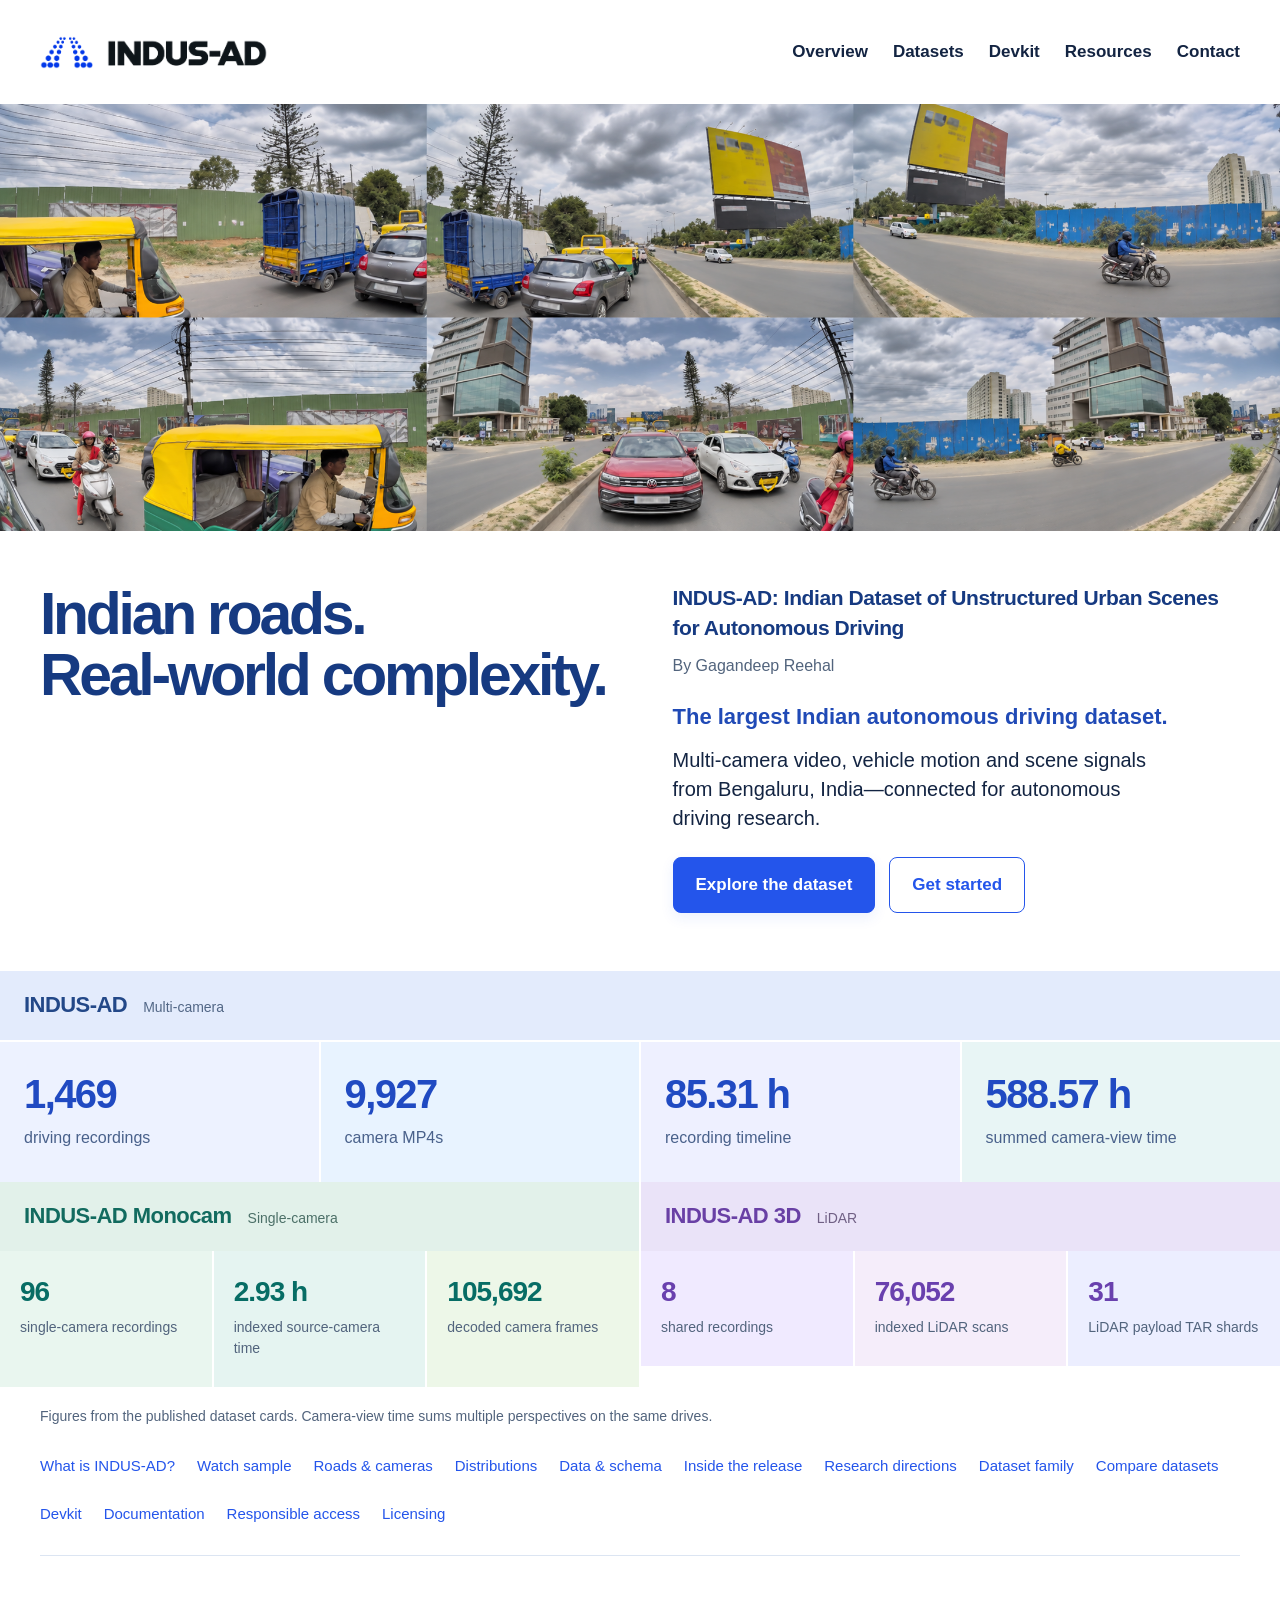
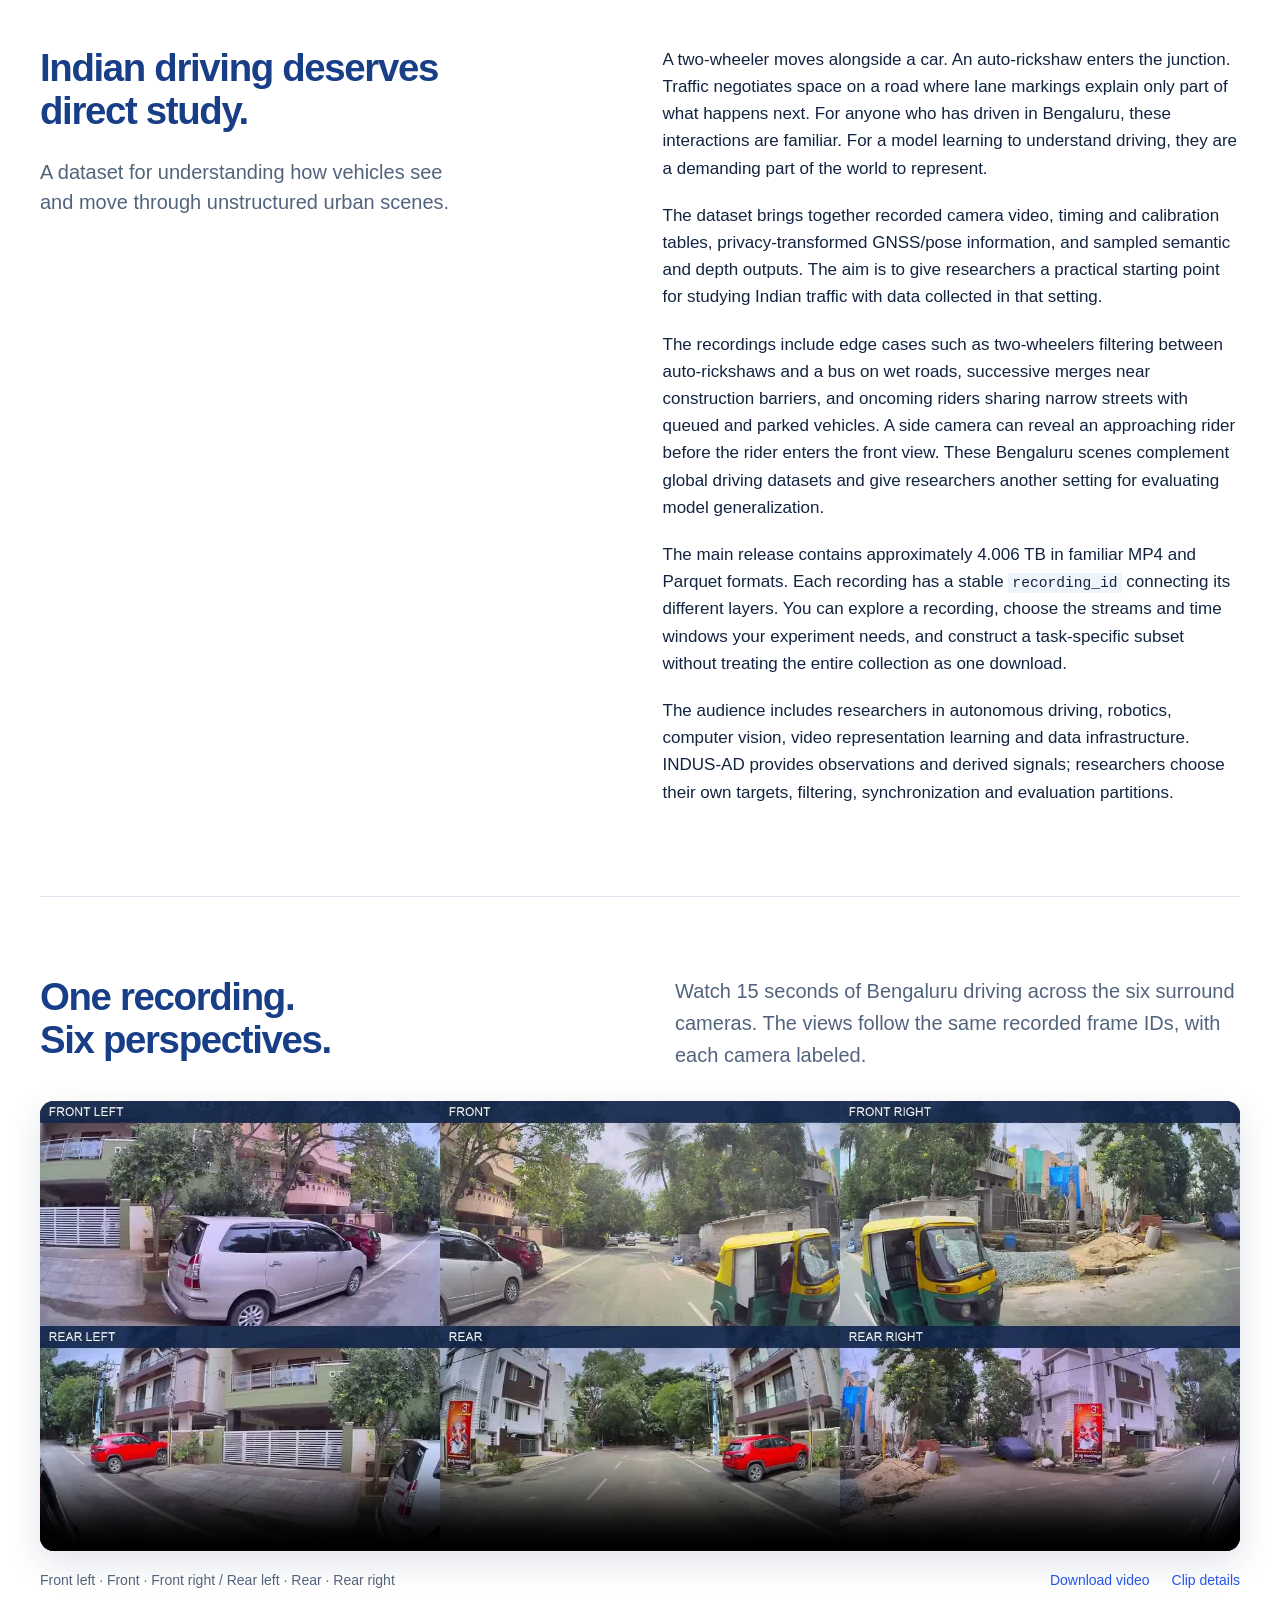
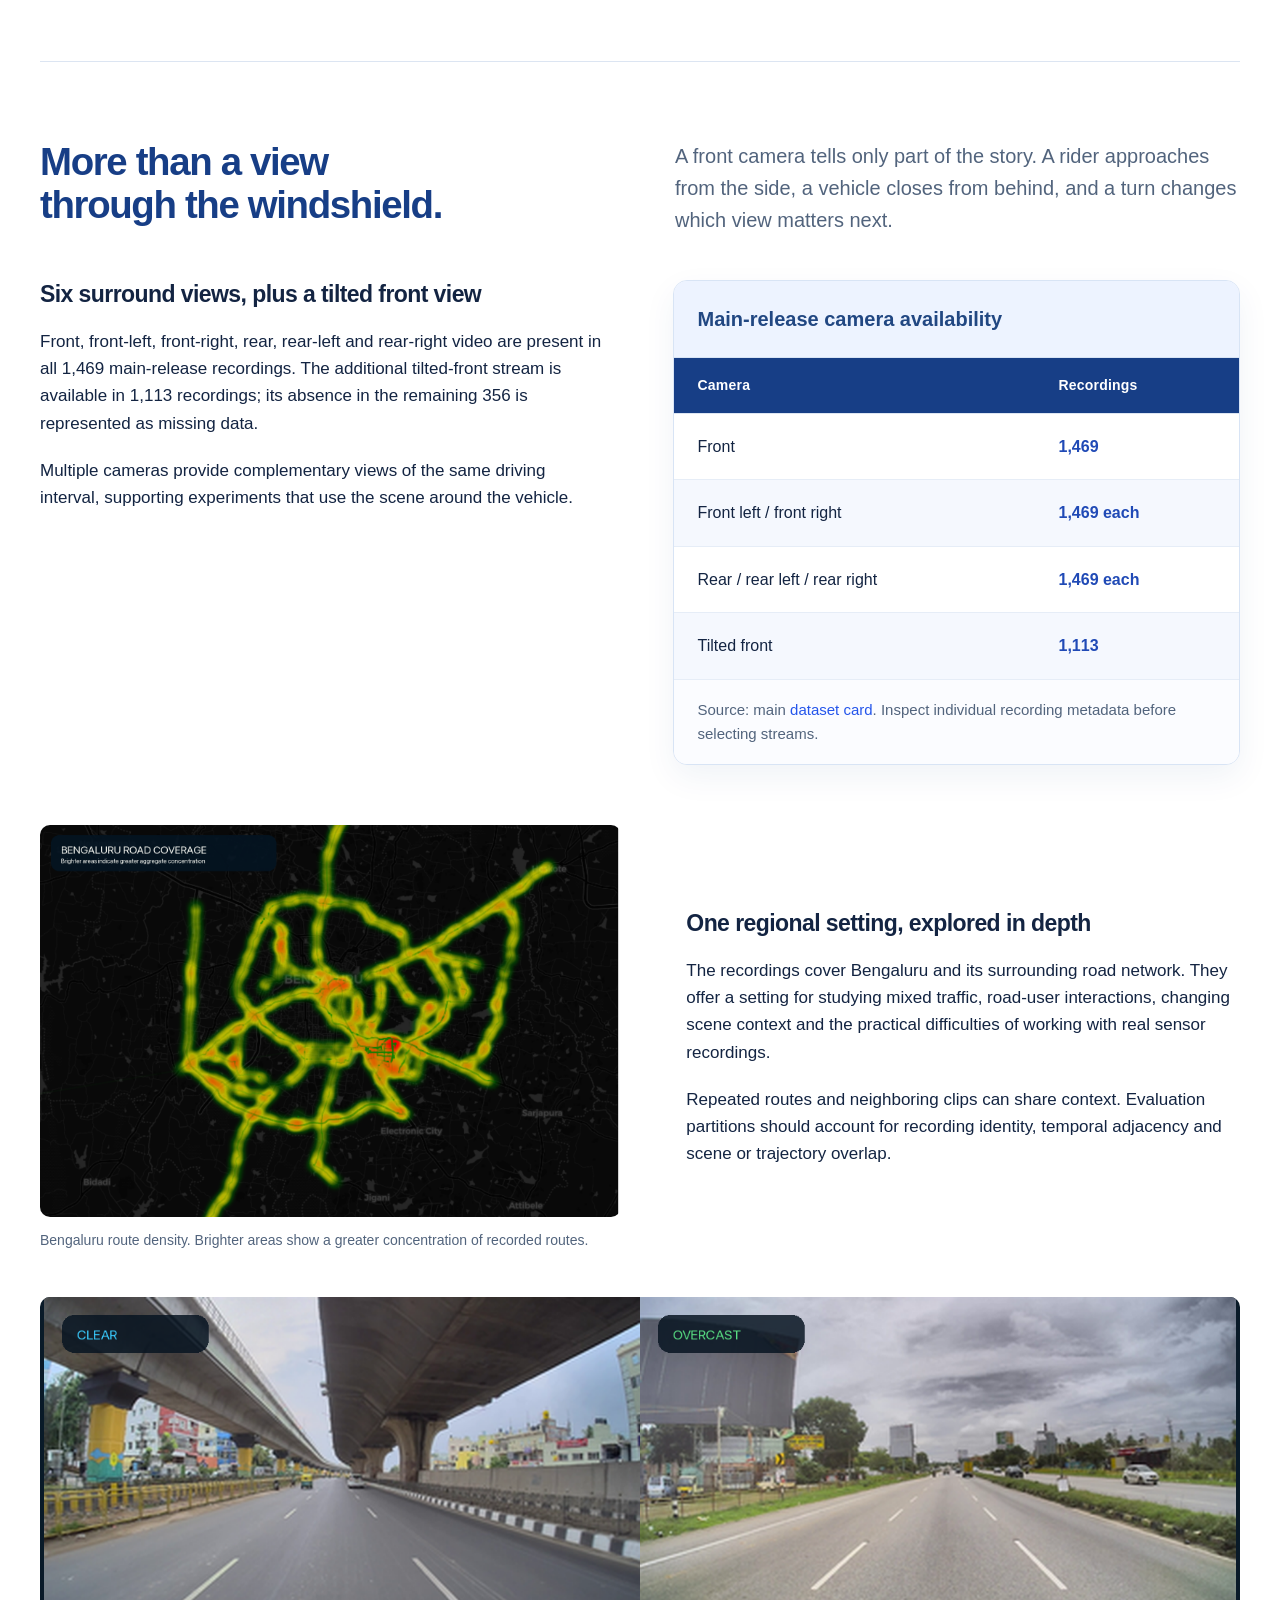
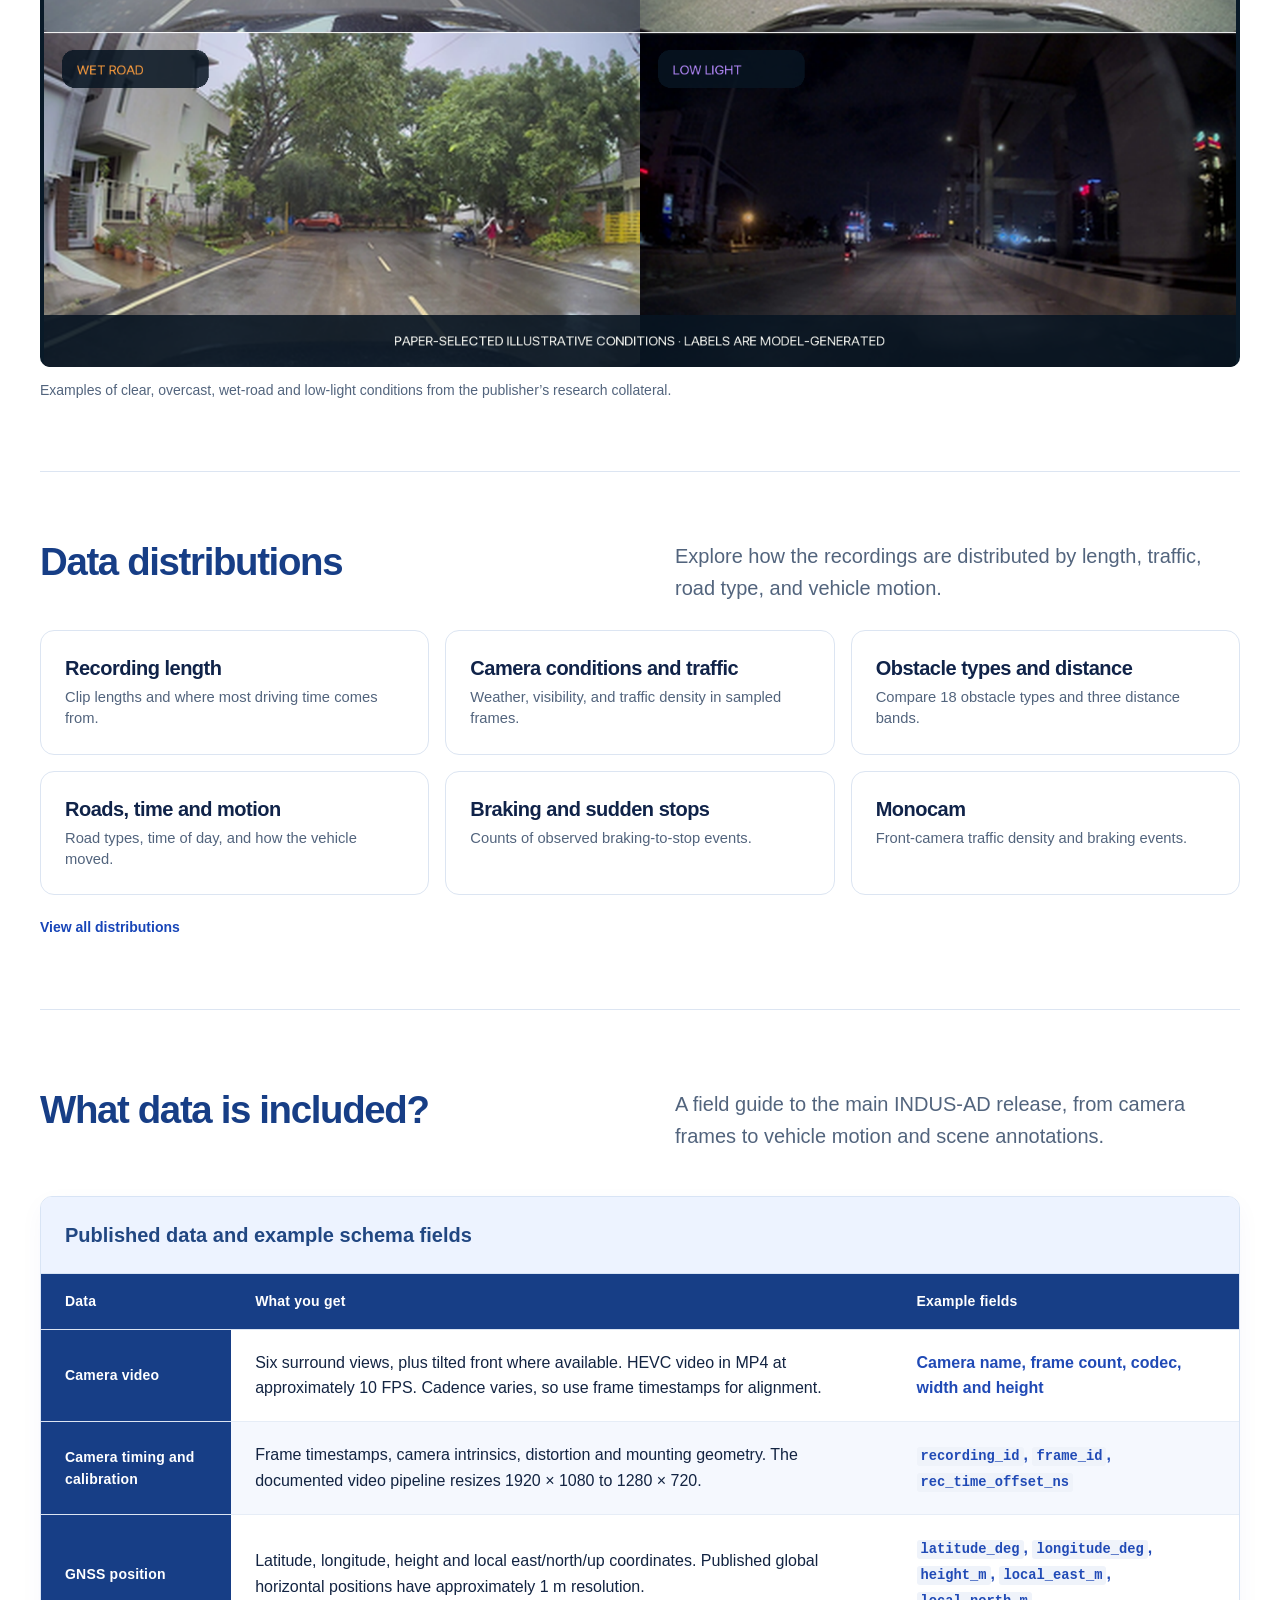
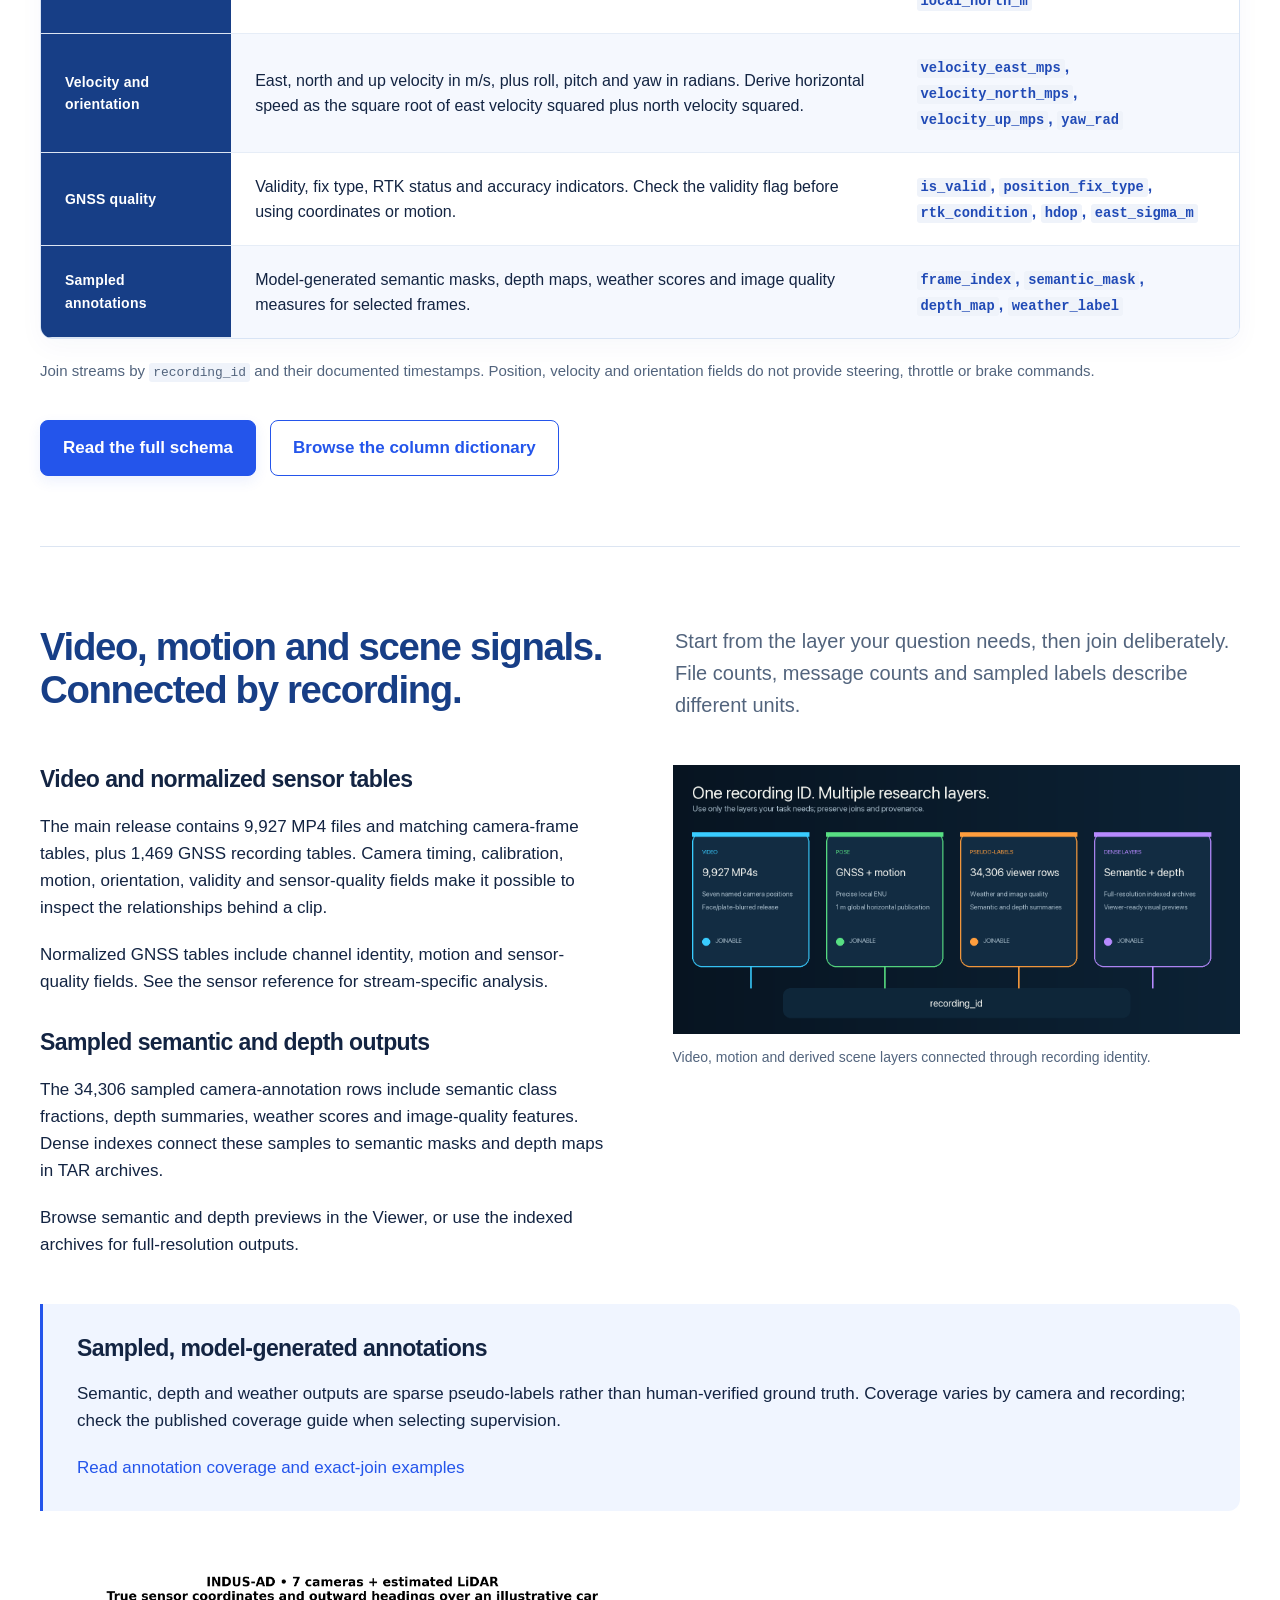
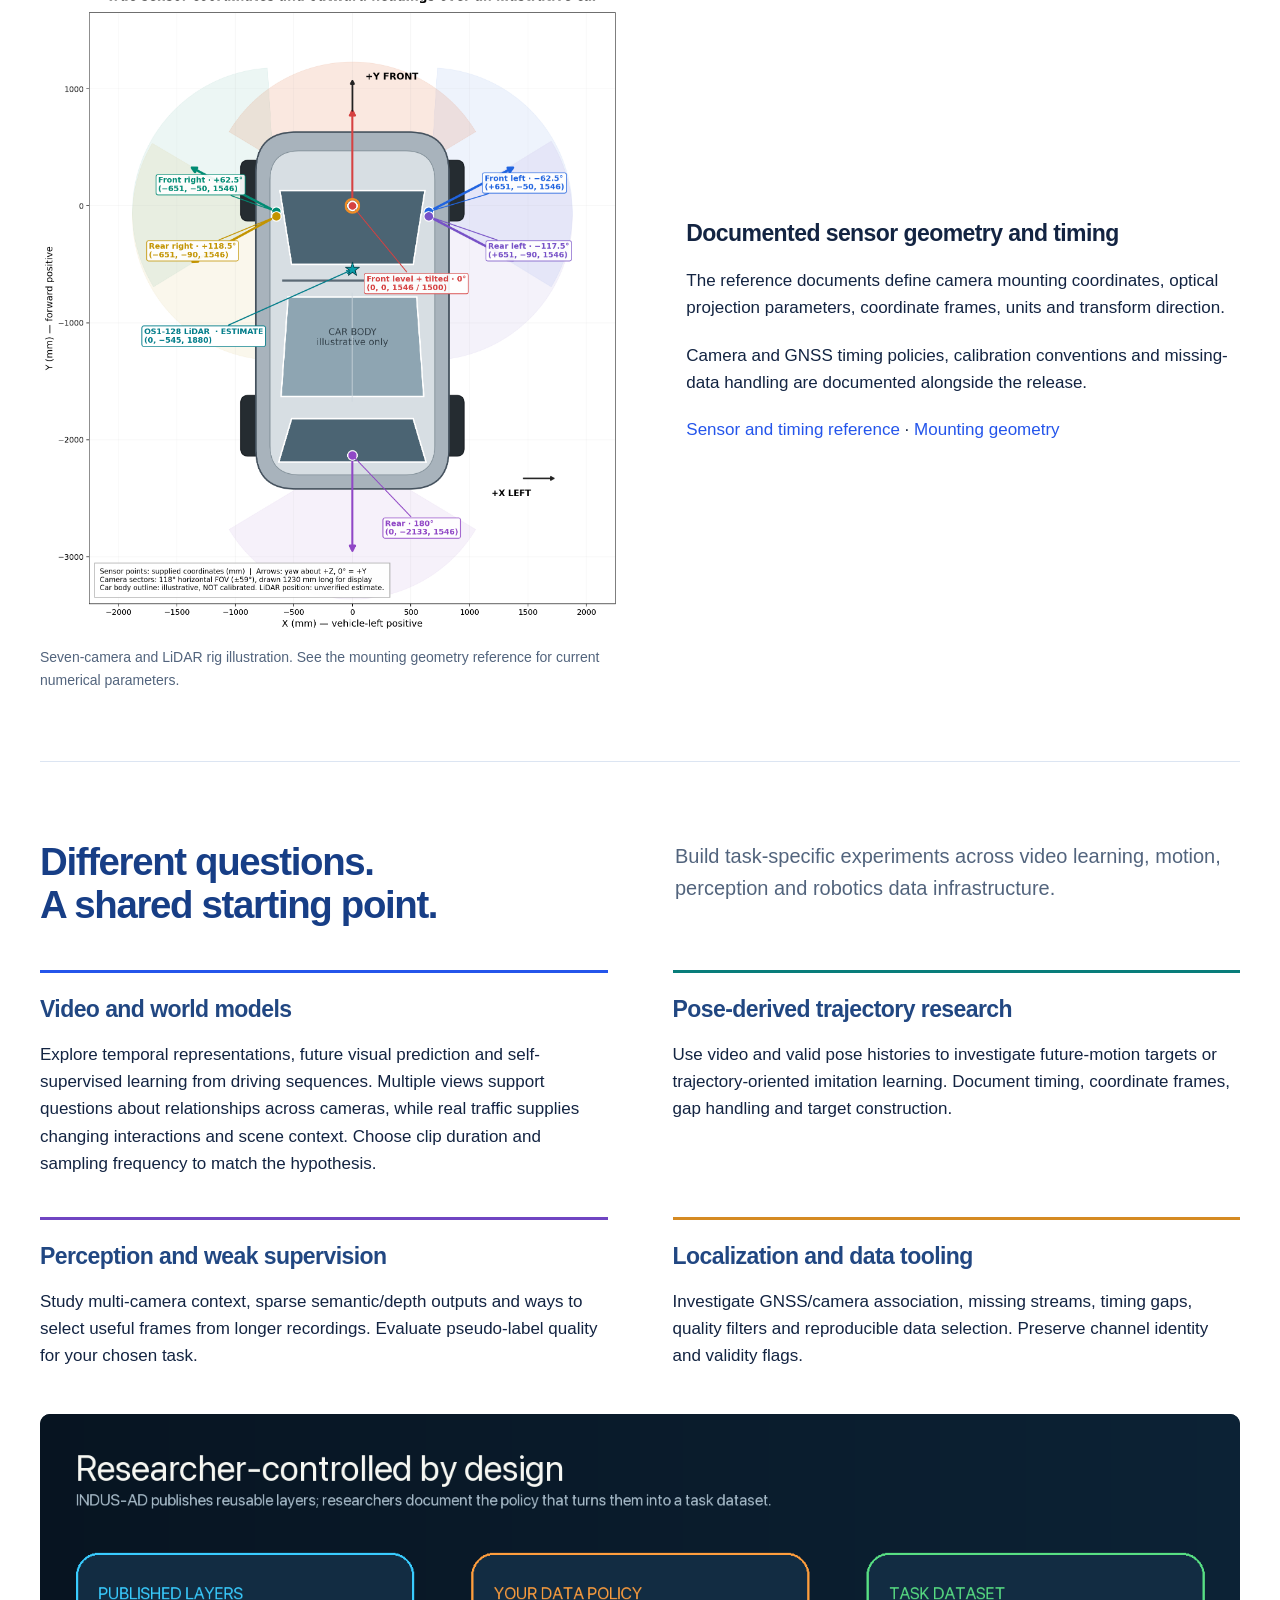
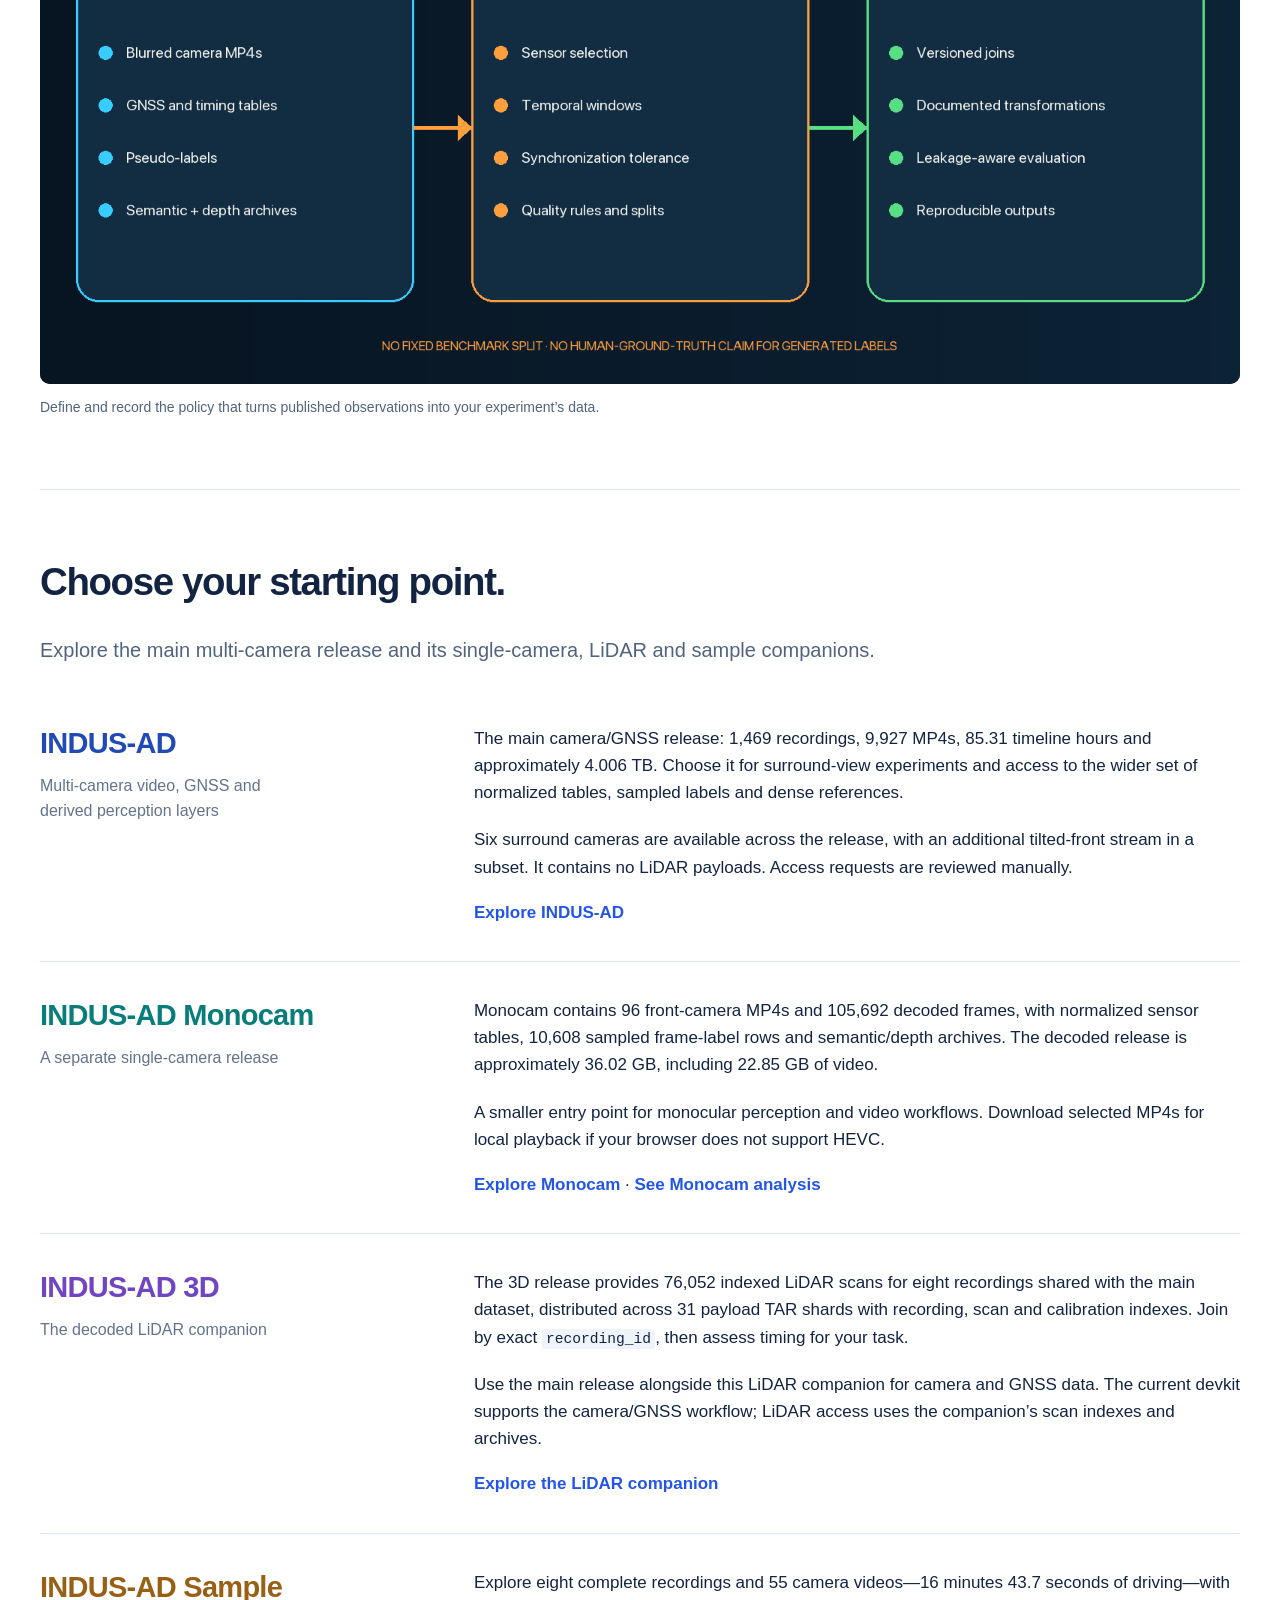
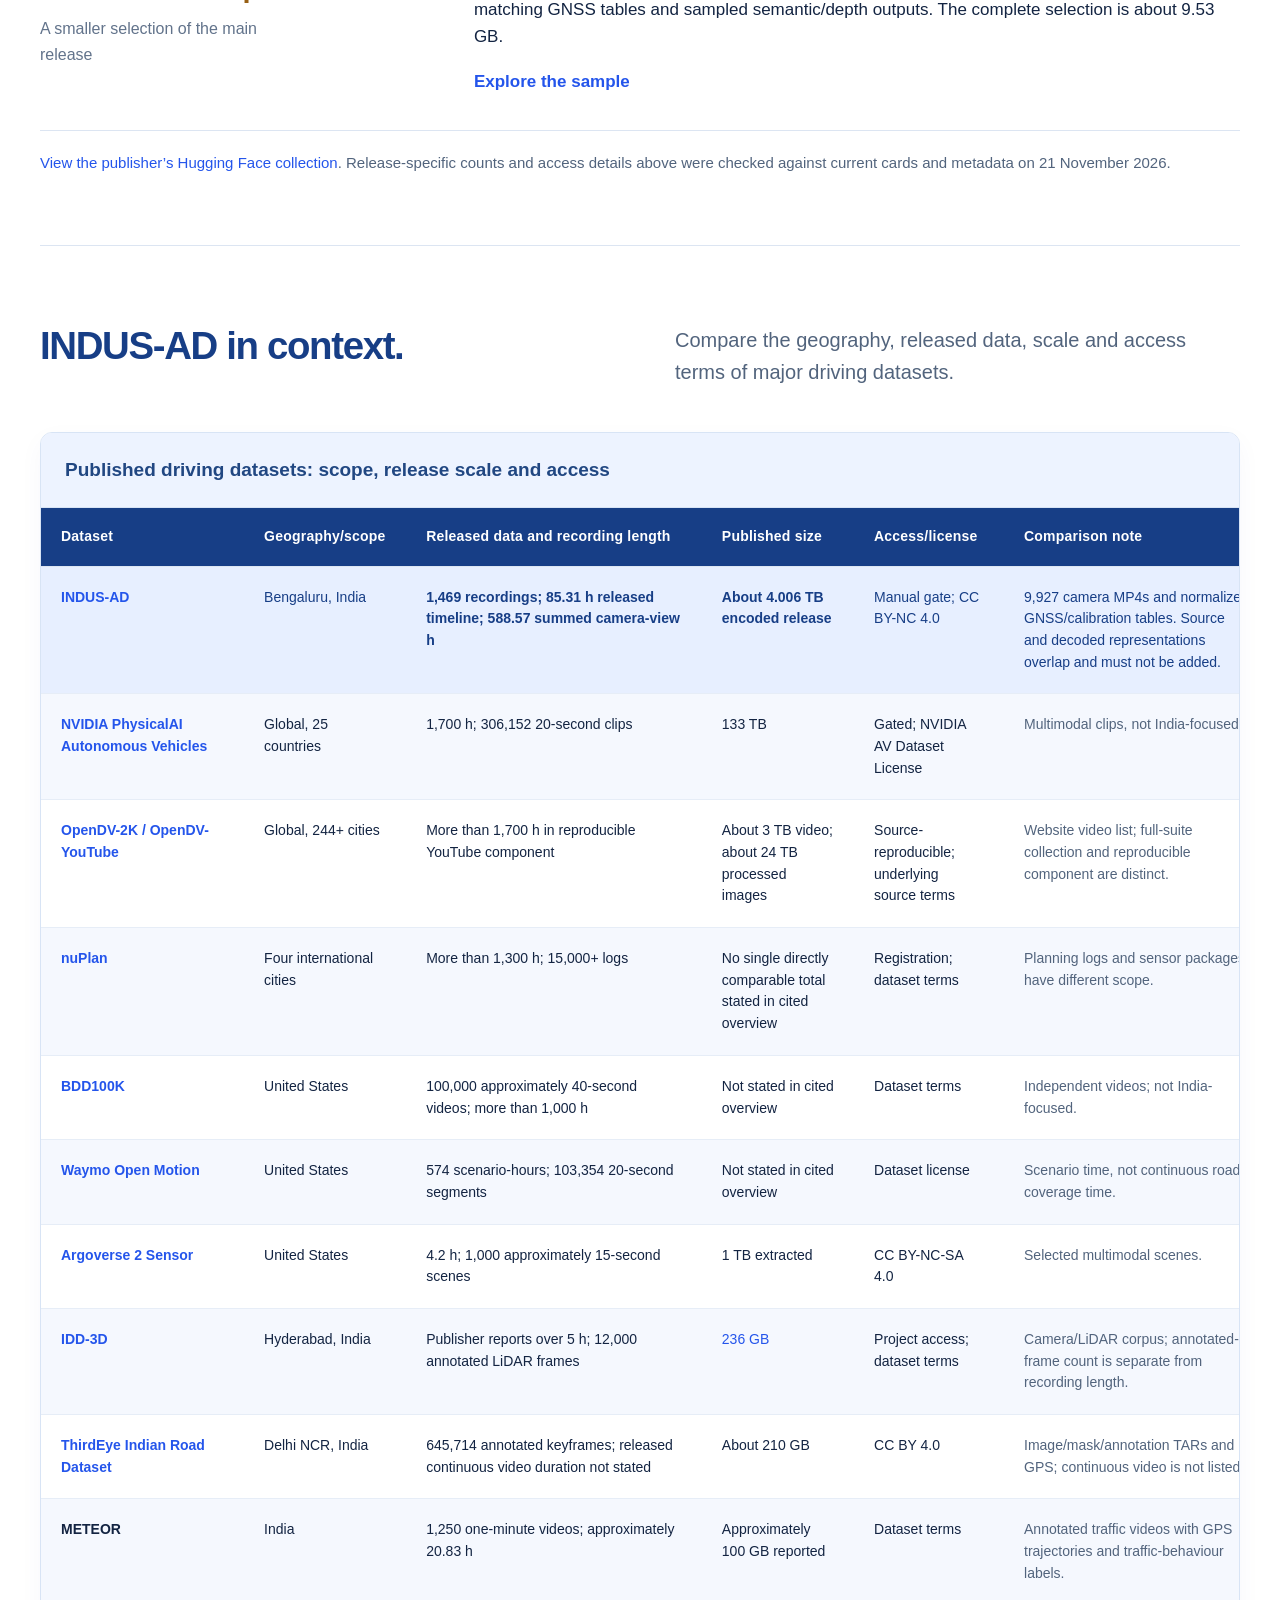
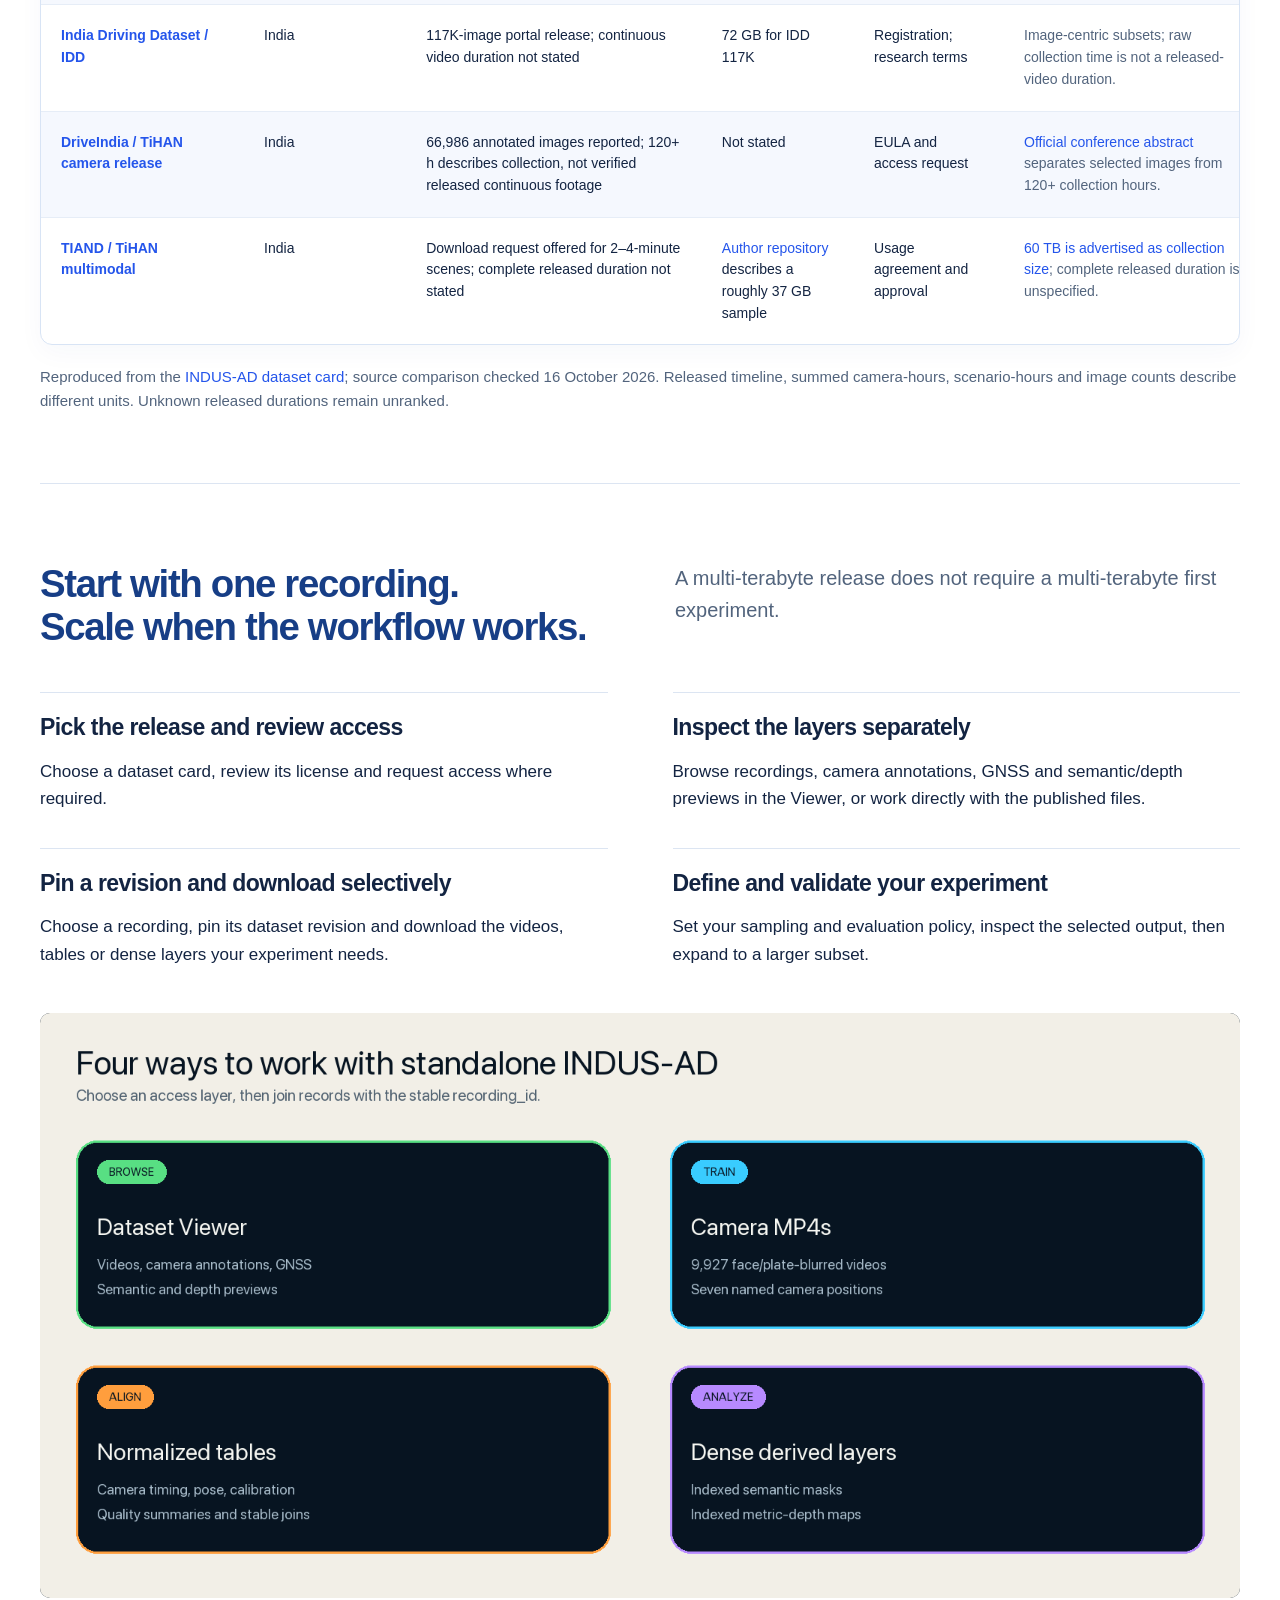
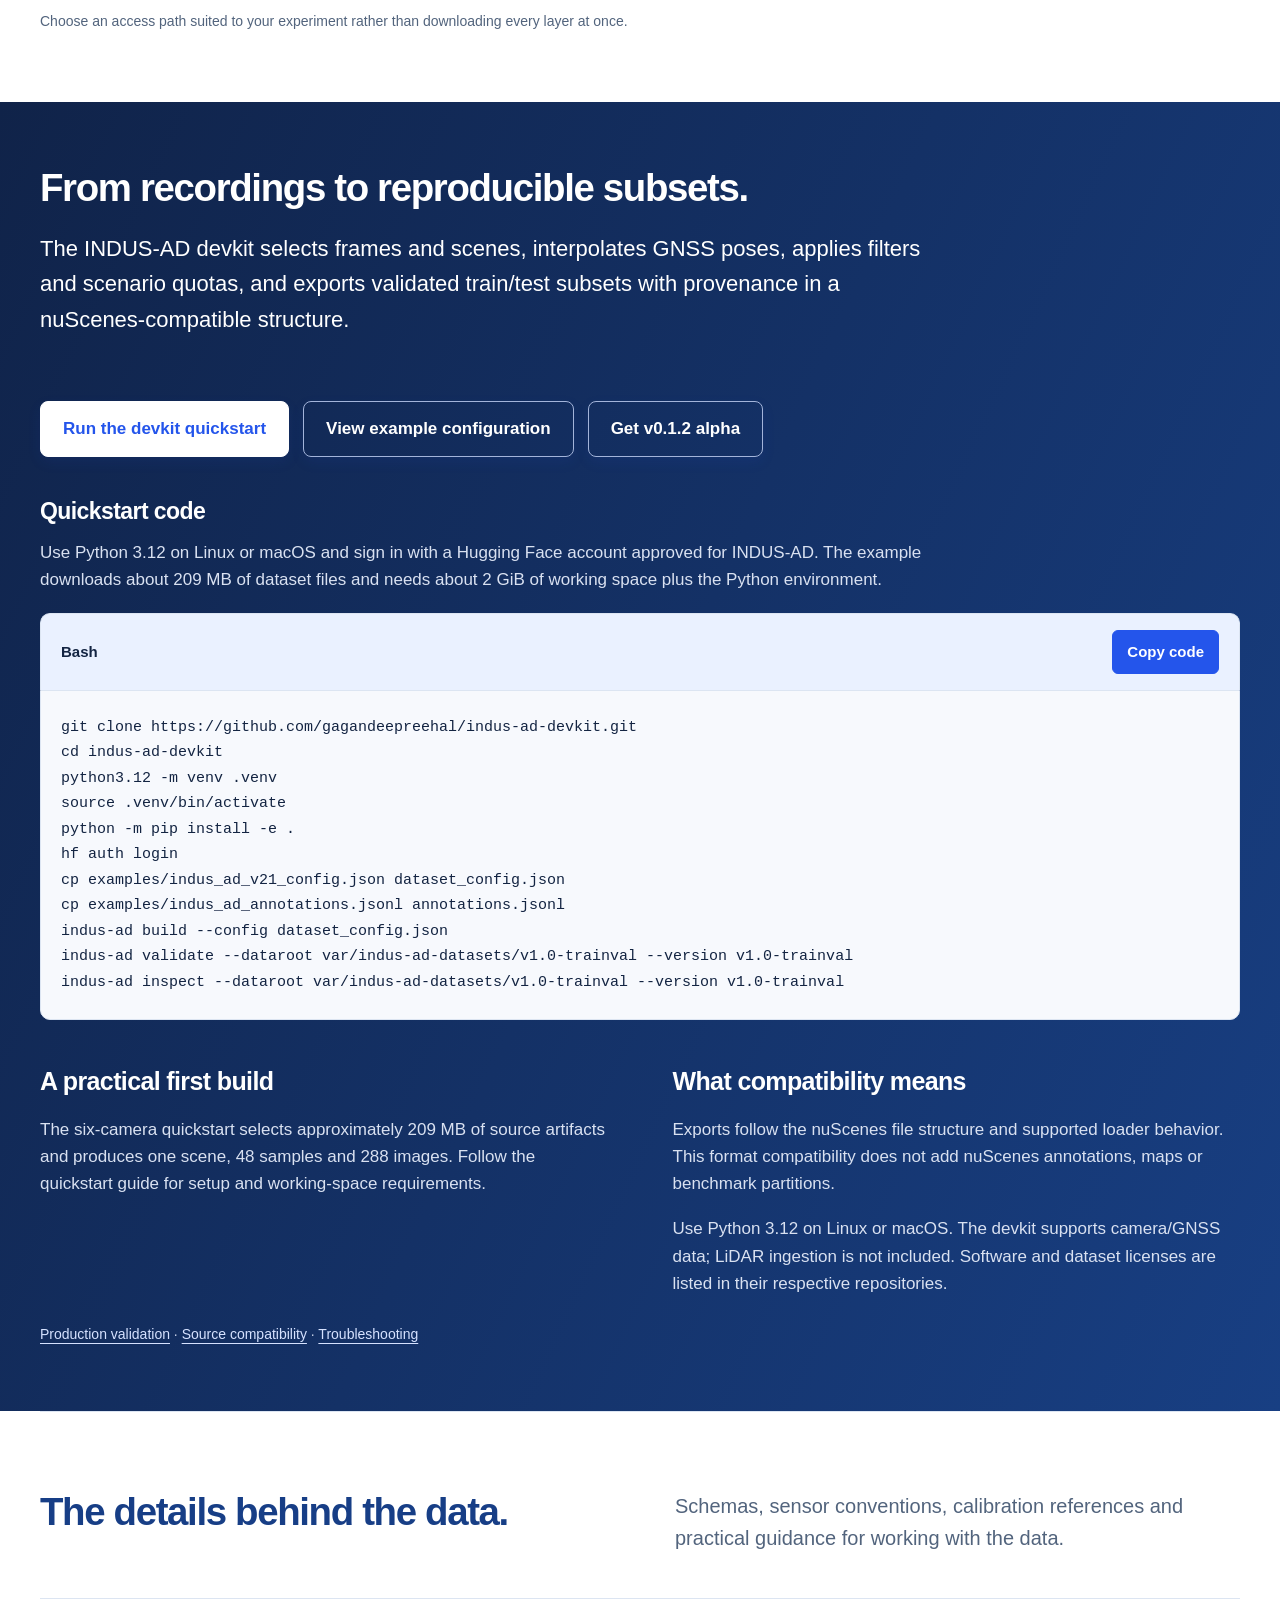
==== commit dba595e8: "Align distribution card sizes and padding" ====
--- a/index.html
+++ b/index.html
@@ -1,5 +1,5 @@
 <!doctype html>
-<html lang="en"><head><meta charset="utf-8"><meta name="viewport" content="width=device-width,initial-scale=1"><meta name="description" content="INDUS-AD brings Indian roads into autonomous-driving research with multi-camera recordings, motion information and sampled scene signals from Bengaluru."><title>INDUS-AD — Indian roads. Real-world complexity.</title><link rel="stylesheet" href="styles.css?v=distributions-page-v1"></head>
+<html lang="en"><head><meta charset="utf-8"><meta name="viewport" content="width=device-width,initial-scale=1"><meta name="description" content="INDUS-AD brings Indian roads into autonomous-driving research with multi-camera recordings, motion information and sampled scene signals from Bengaluru."><title>INDUS-AD — Indian roads. Real-world complexity.</title><link rel="stylesheet" href="styles.css?v=distributions-spacing-v1"></head>
 <body><a class="skip" href="#main">Skip to content</a><header class="wrap"><a class="brand" href="#" aria-label="INDUS-AD home"><span class="brand-symbol" aria-hidden="true"></span><span class="brand-text"><span class="brand-wordmark" aria-hidden="true"></span></span></a><nav aria-label="Main navigation"><a href="#overview">Overview</a><a href="#datasets">Datasets</a><a href="#devkit">Devkit</a><a href="#resources">Resources</a><a href="#contact">Contact</a></nav></header>
 
 <main id="main">
--- a/styles.css
+++ b/styles.css
@@ -121,15 +121,37 @@
 .obstacle-bar .distribution-track > span { background: #087d7a; }
 .obstacle-bar + .obstacle-bar .distribution-track > span { background: #4056a1; }
 
-.distribution-directory .section-heading { margin-bottom: 26px; }
-.distribution-directory .distribution-grid > a { display: block; text-decoration: none; }
+.distribution-directory, .distribution-page {
+  --distribution-gap: clamp(12px, 1.4vw, 16px);
+  --distribution-padding: clamp(16px, 2.1vw, 24px);
+}
+.distribution-directory { padding-block: clamp(32px, 5vw, 60px); }
+.distribution-directory .section-heading { margin-bottom: clamp(16px, 2.4vw, 26px); }
+.distribution-directory .distribution-grid {
+  grid-auto-rows: 1fr;
+  align-items: stretch;
+  gap: var(--distribution-gap);
+  margin-top: 0;
+}
+.distribution-directory .distribution-grid > a { display: block; padding: var(--distribution-padding); text-decoration: none; }
 .distribution-directory .distribution-grid > a:hover { border-color: var(--blue); }
 .distribution-directory .distribution-grid > a:hover h3 { text-decoration: underline; text-underline-offset: .18em; }
-.distribution-directory .distribution-grid > a > p { margin: 8px 0 0; color: var(--muted); font-size: .92rem; }
+.distribution-directory .distribution-grid > a > h3 { font-size: clamp(1.05rem, 1.65vw, 1.25rem); line-height: 1.3; }
+.distribution-directory .distribution-grid > a > p { margin: 6px 0 0; color: var(--muted); font-size: .92rem; line-height: 1.45; }
 .distribution-directory .distribution-grid-three .distribution-card:last-child { grid-column: auto; }
+.distribution-directory > .distribution-download { margin-top: 10px; }
 .distribution-page { padding-block: clamp(30px, 6vw, 72px); }
 .distribution-page .distribution-page-intro h1 { margin: 10px 0; font-size: clamp(2.4rem, 6vw, 4.4rem); }
 .distribution-page .distribution-page-intro p { color: var(--muted); }
 .distribution-page .distribution-page-intro .distribution-download { min-height: 36px; }
-.distribution-page .contents { margin-bottom: 28px; padding-block: 20px; }
-.distribution-page #multicam-stop-candidates { margin-top: 16px; }
+.distribution-page .contents { margin-bottom: clamp(18px, 2.5vw, 28px); padding-block: 16px; }
+.distribution-page .distribution-duration { padding: clamp(12px, 2.5vw, 28px); }
+.distribution-page .distribution-group { margin-top: clamp(26px, 4vw, 48px); }
+.distribution-page .distribution-grid { gap: var(--distribution-gap); }
+.distribution-page .distribution-card { padding: var(--distribution-padding); }
+.distribution-page .distribution-length-grid,
+.distribution-page [aria-labelledby="distribution-camera"] .distribution-grid,
+.distribution-page #monocam-distributions .distribution-grid { align-items: stretch; }
+.distribution-page .distribution-grid > .distribution-card { display: flex; flex-direction: column; }
+.distribution-page .distribution-grid > .distribution-card > .distribution-download { margin-top: auto; padding-top: 4px; }
+.distribution-page #multicam-stop-candidates { margin-top: var(--distribution-gap); }
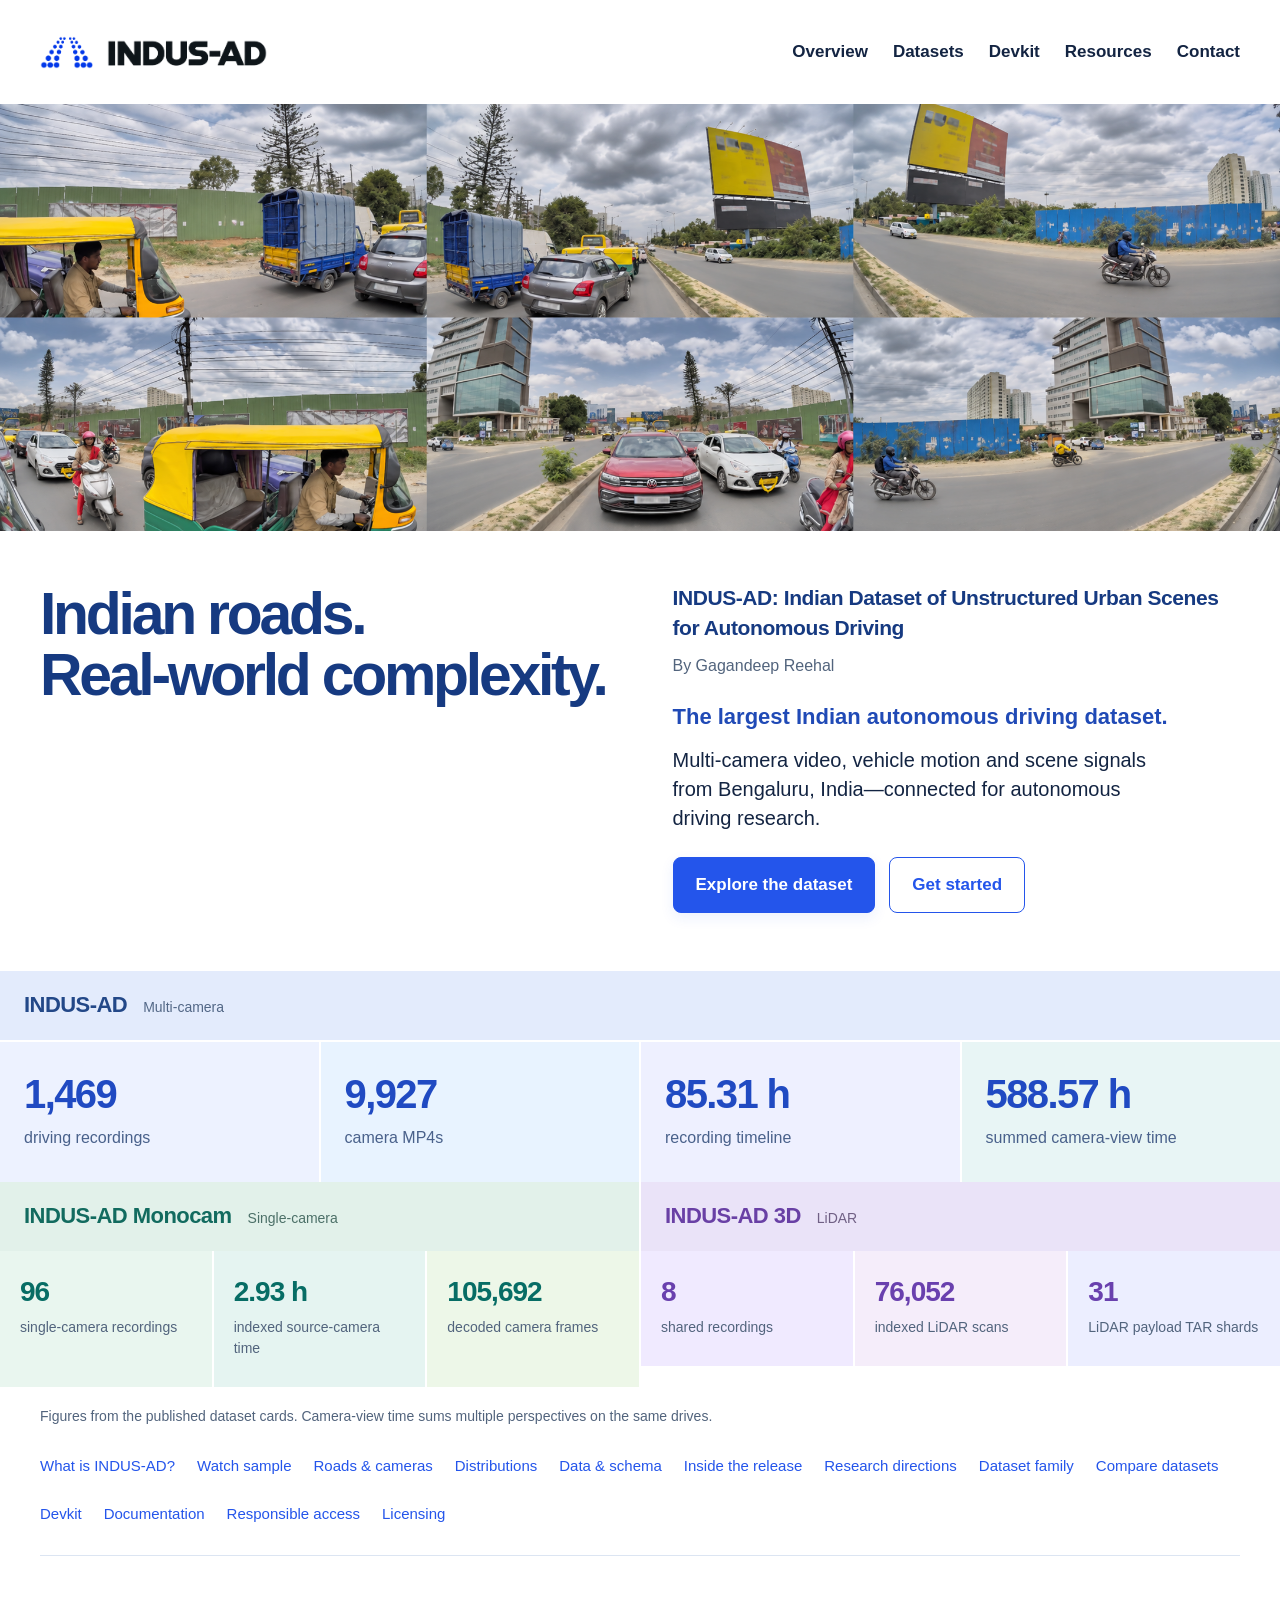
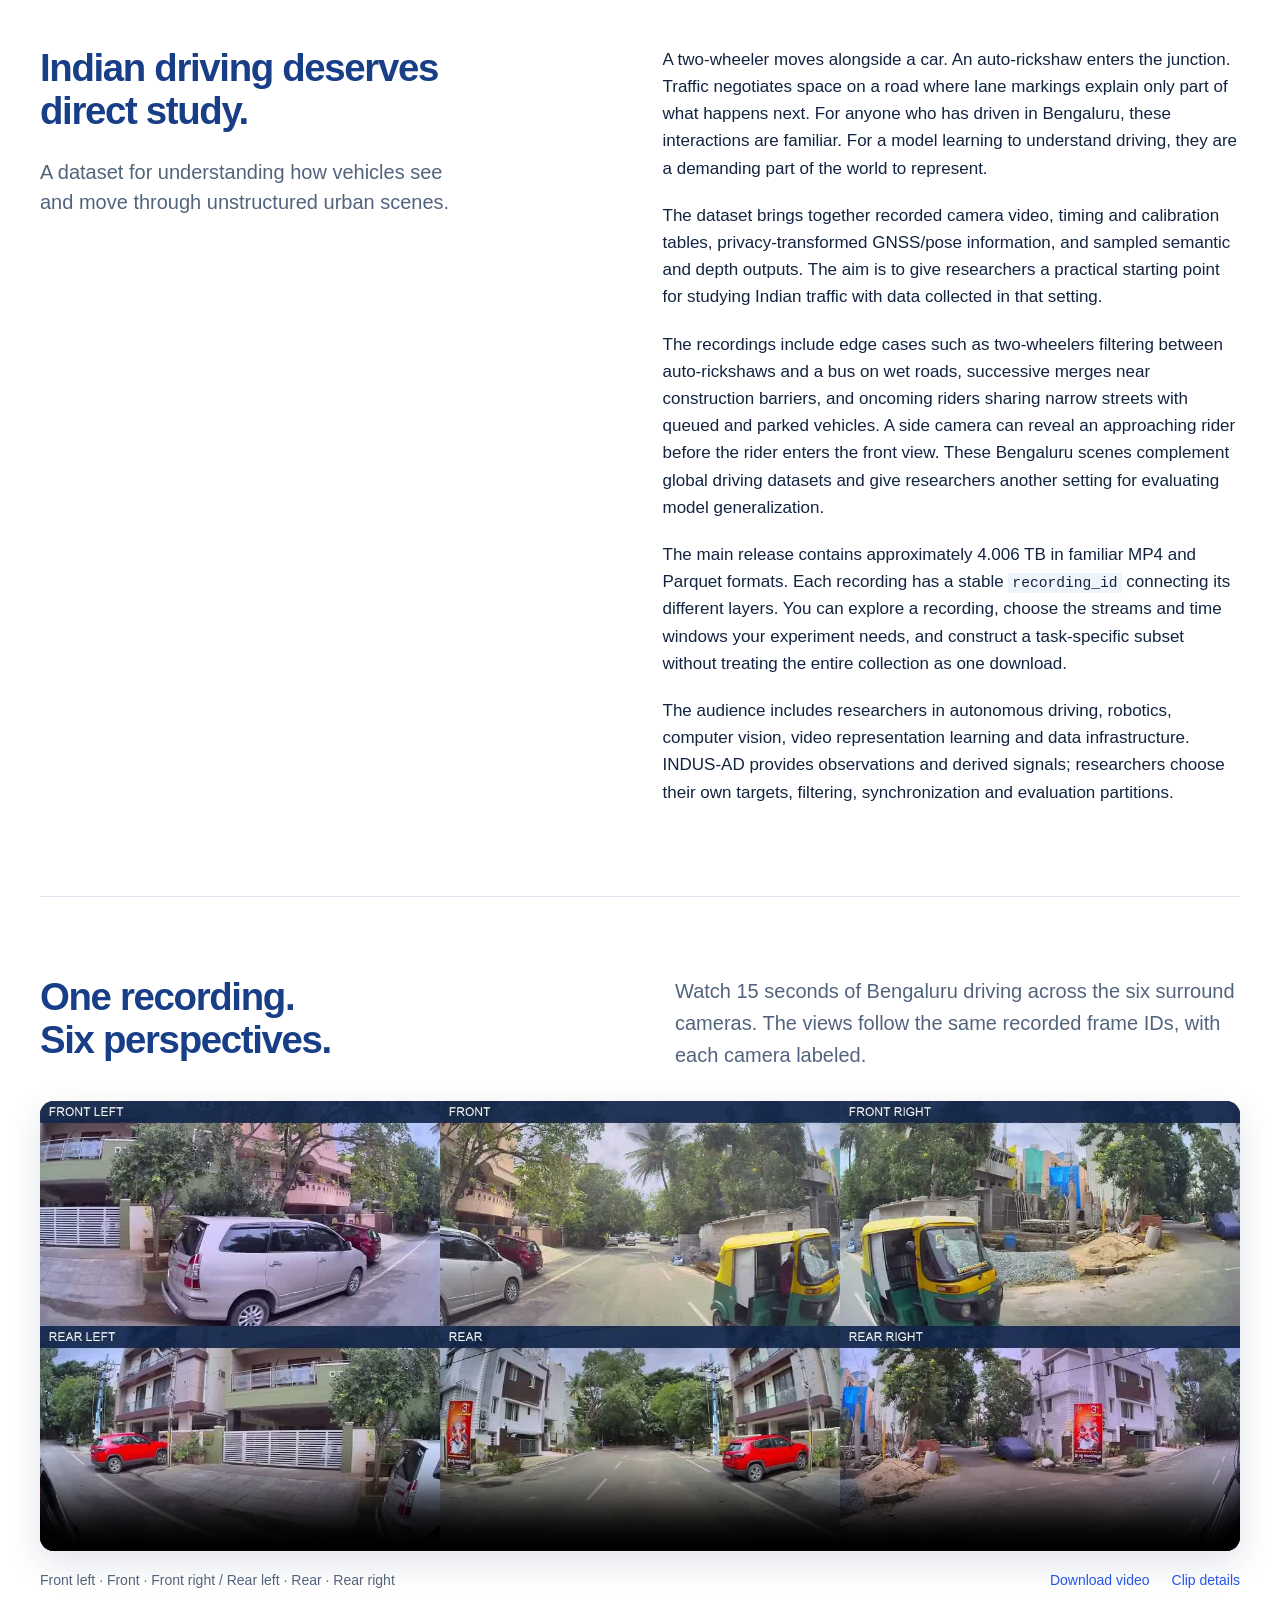
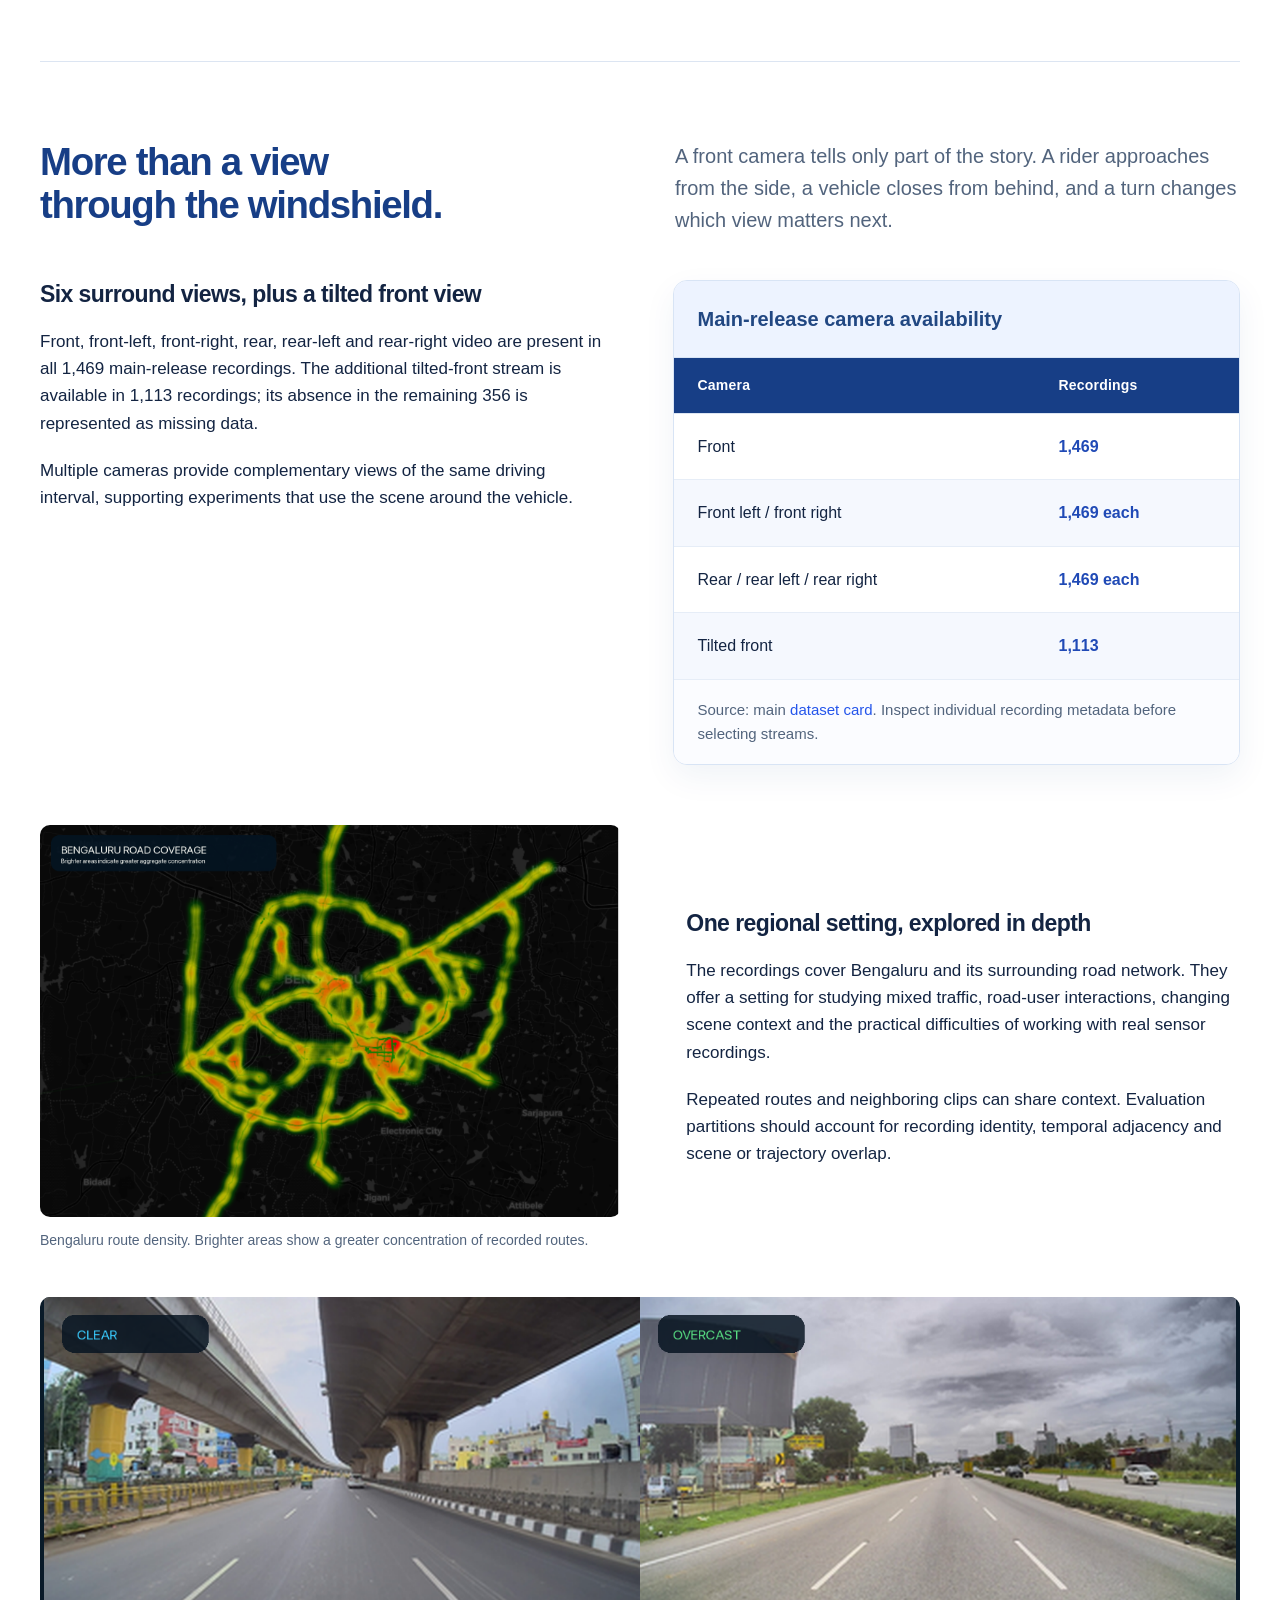
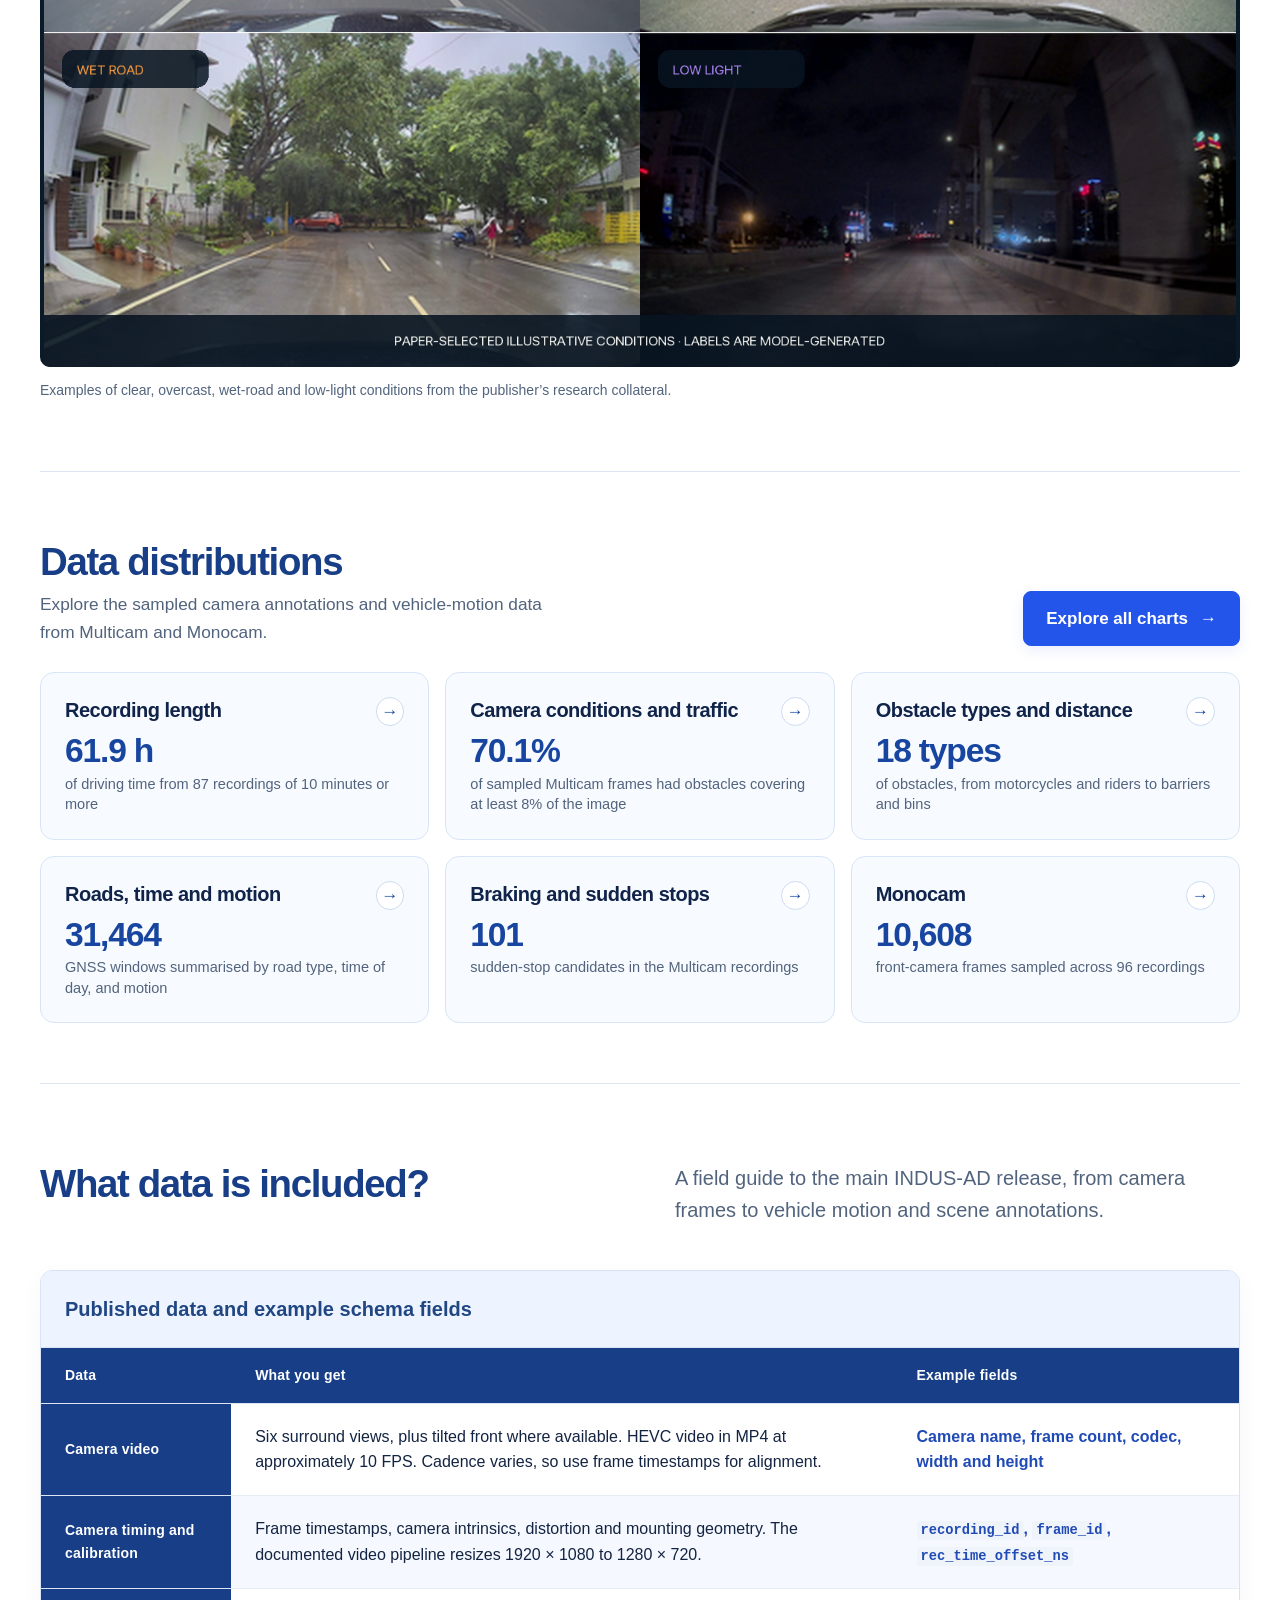
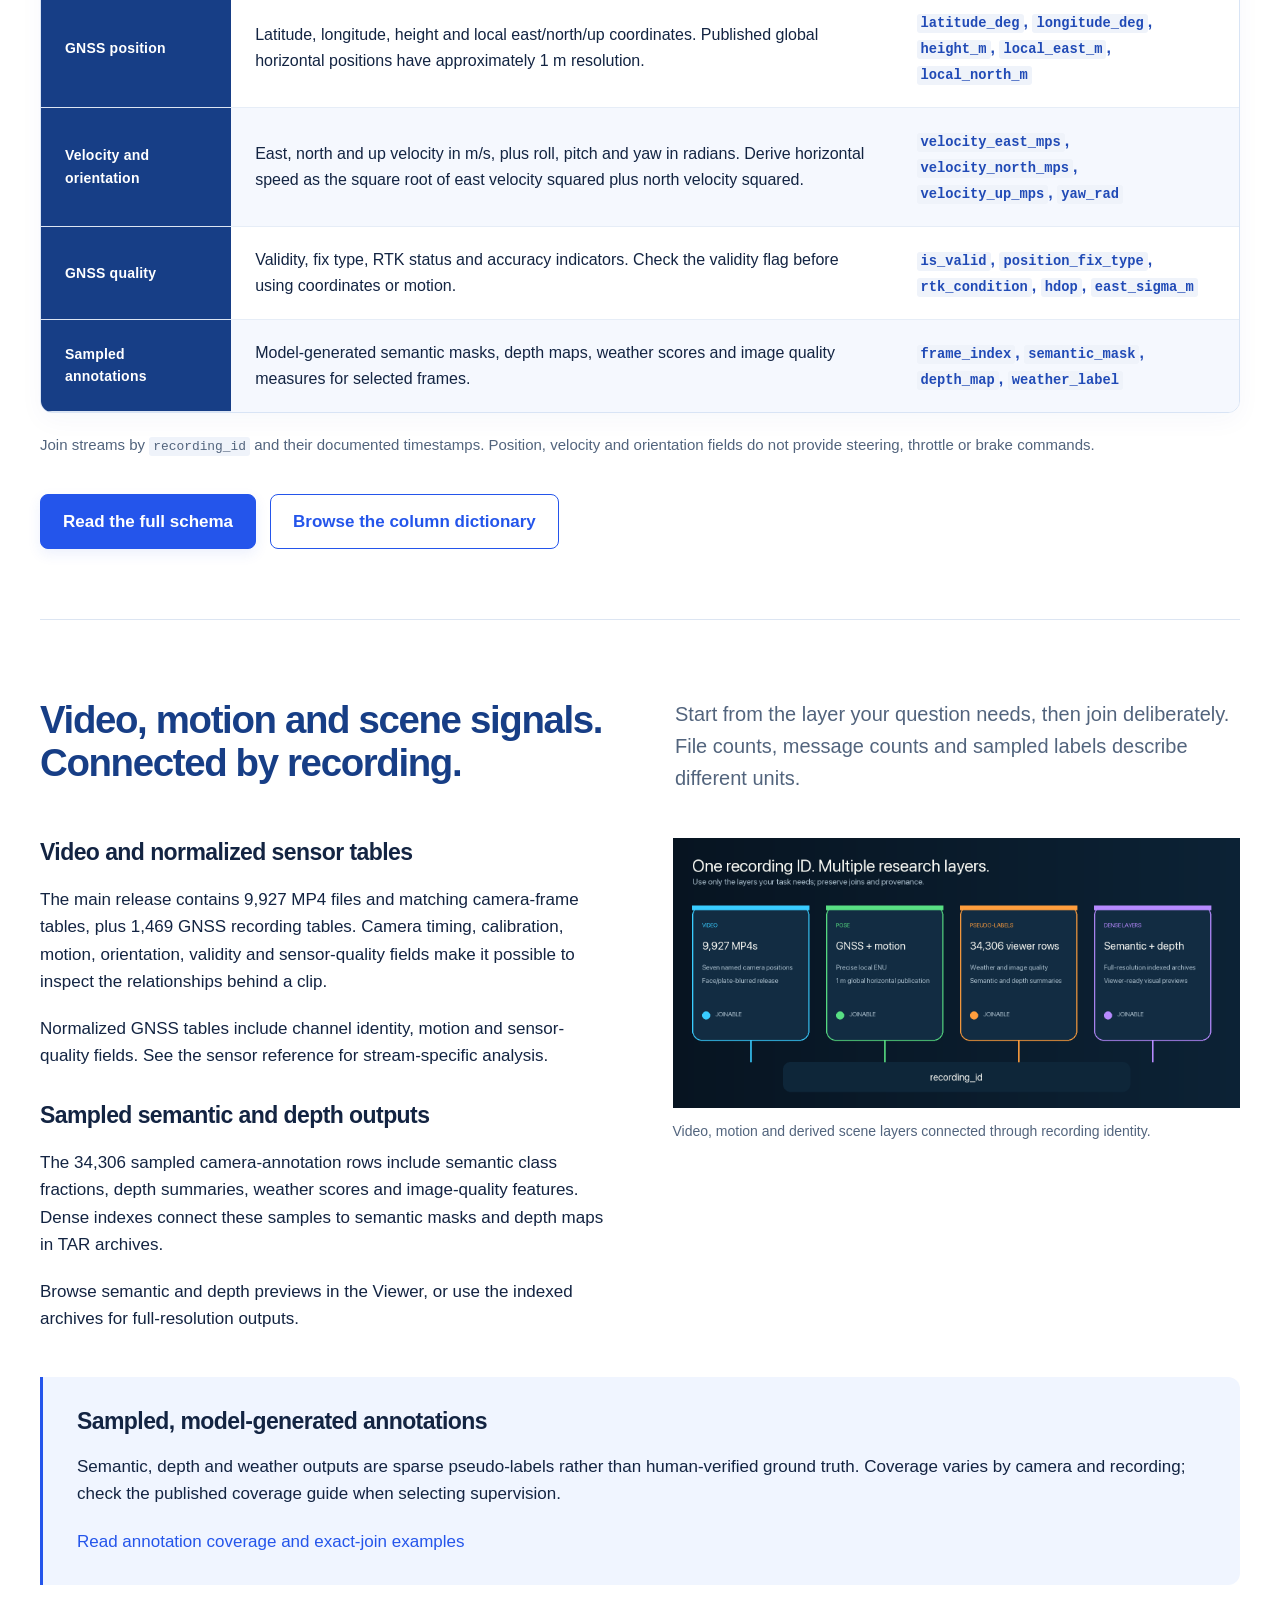
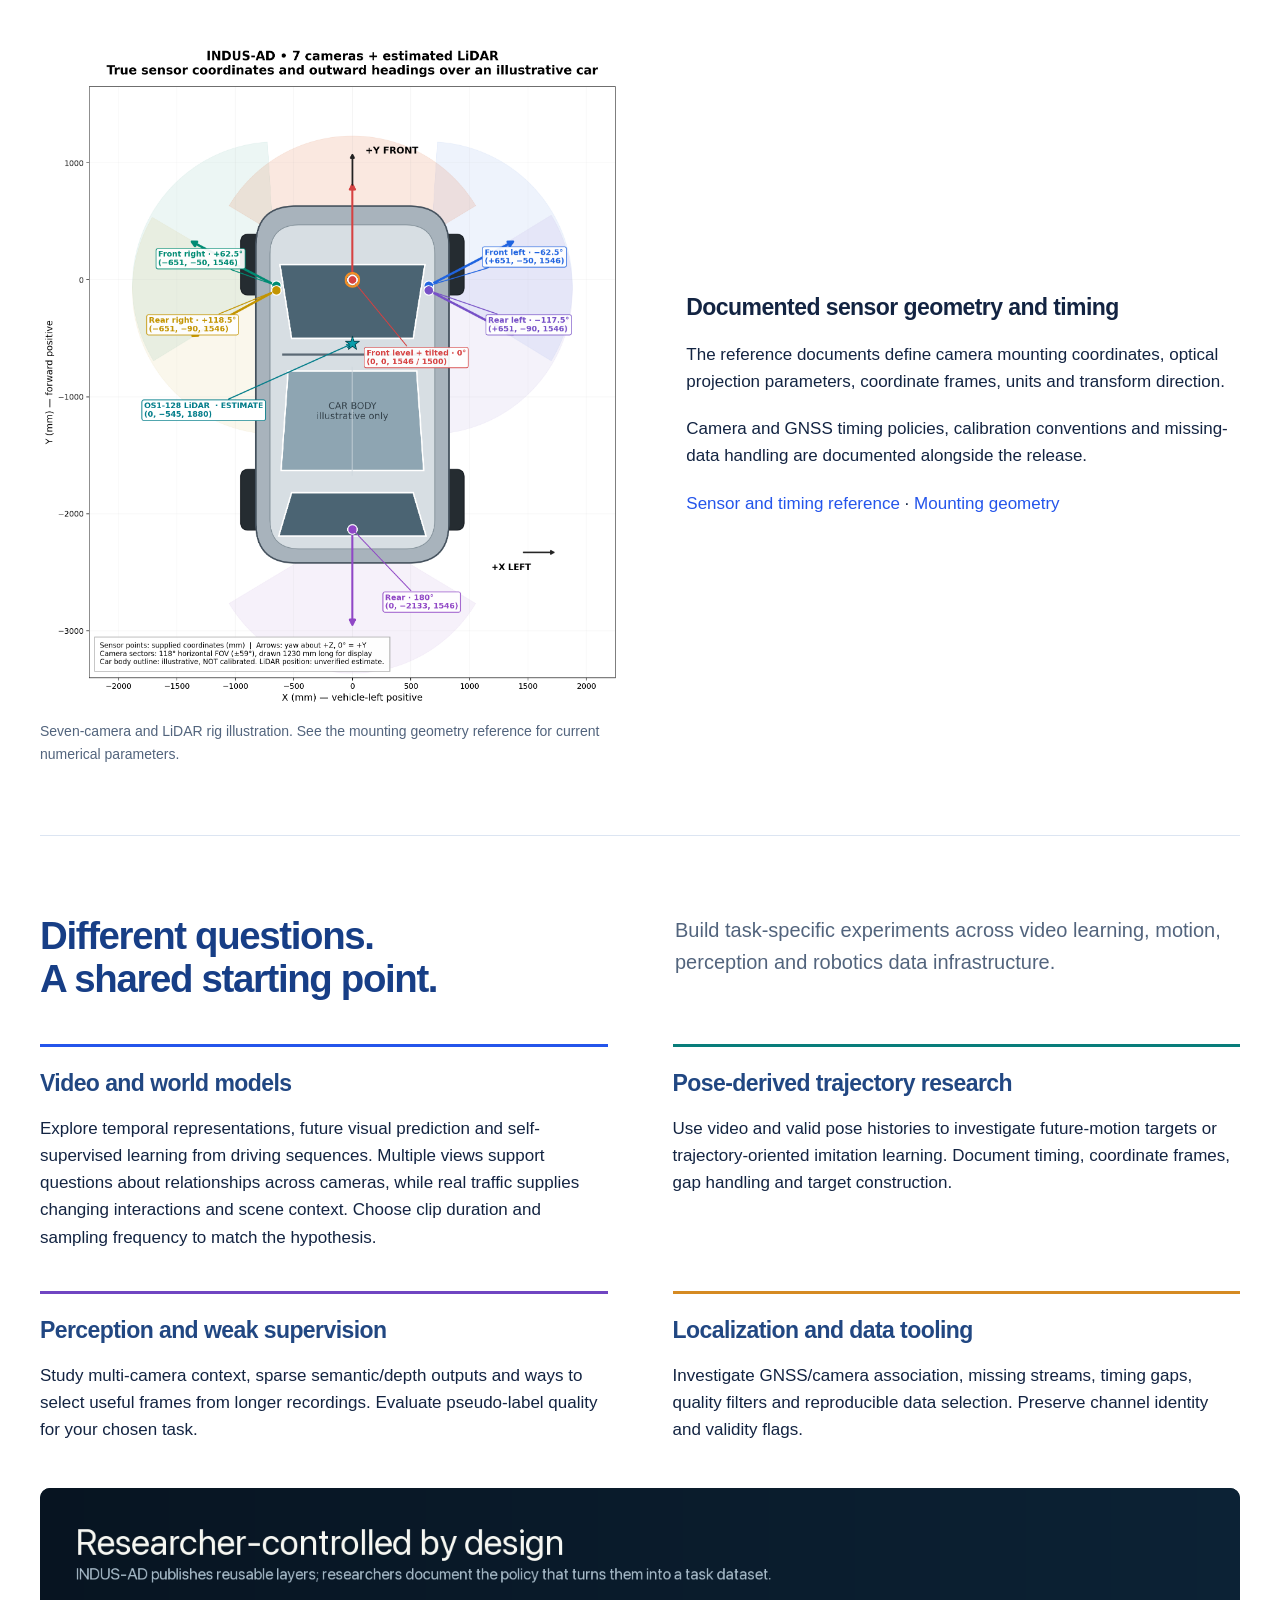
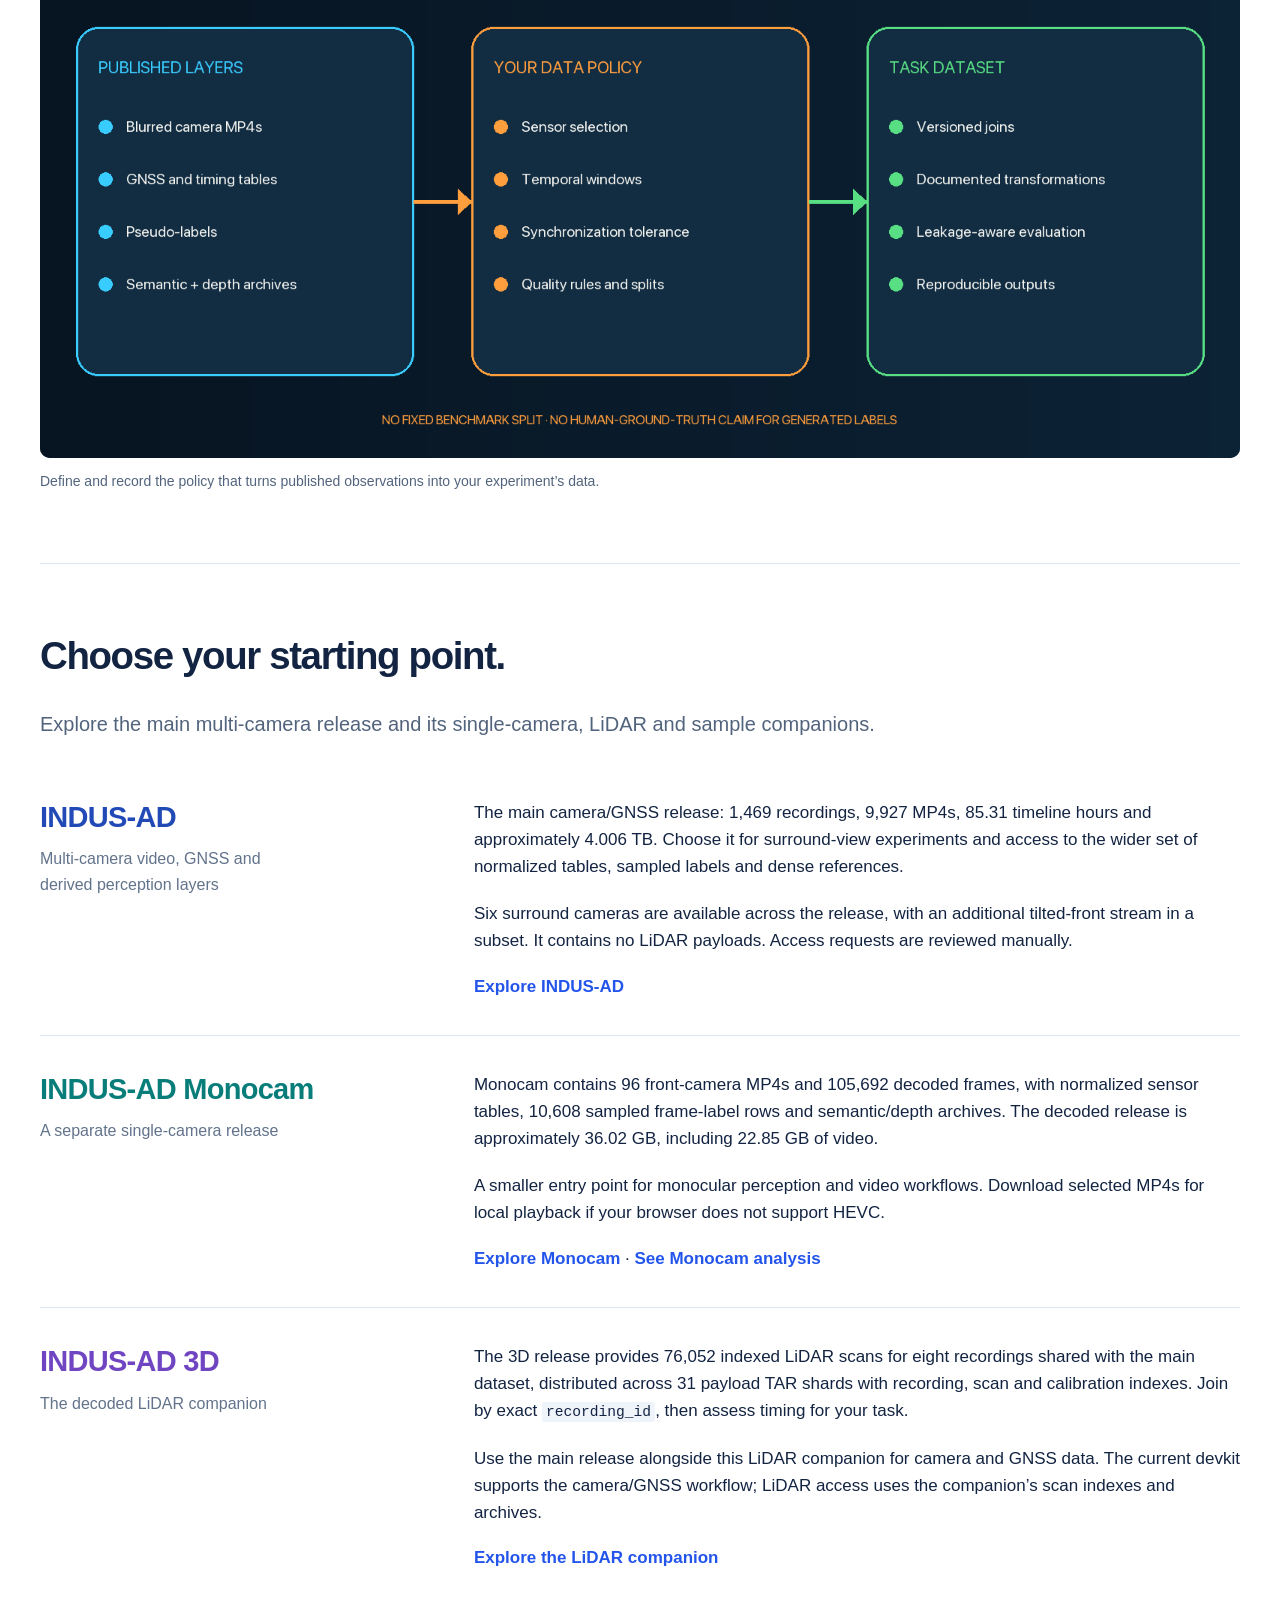
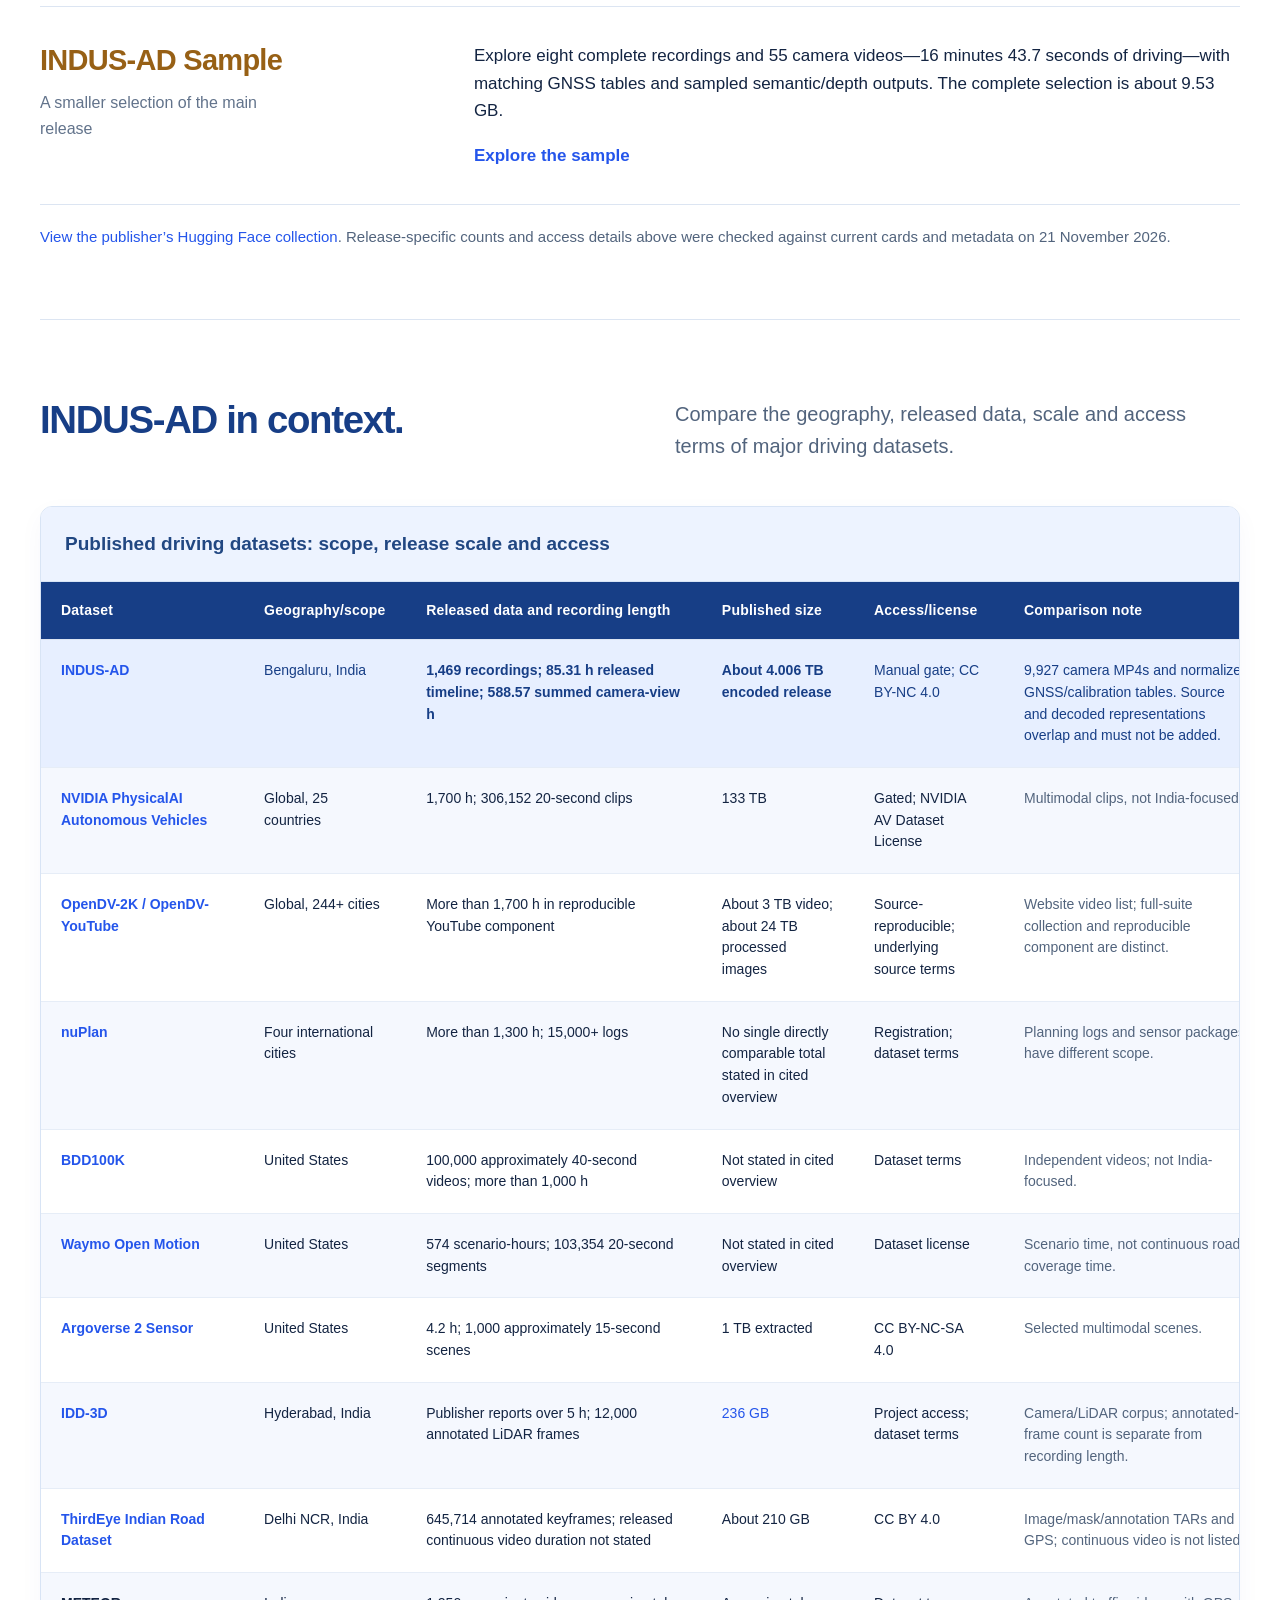
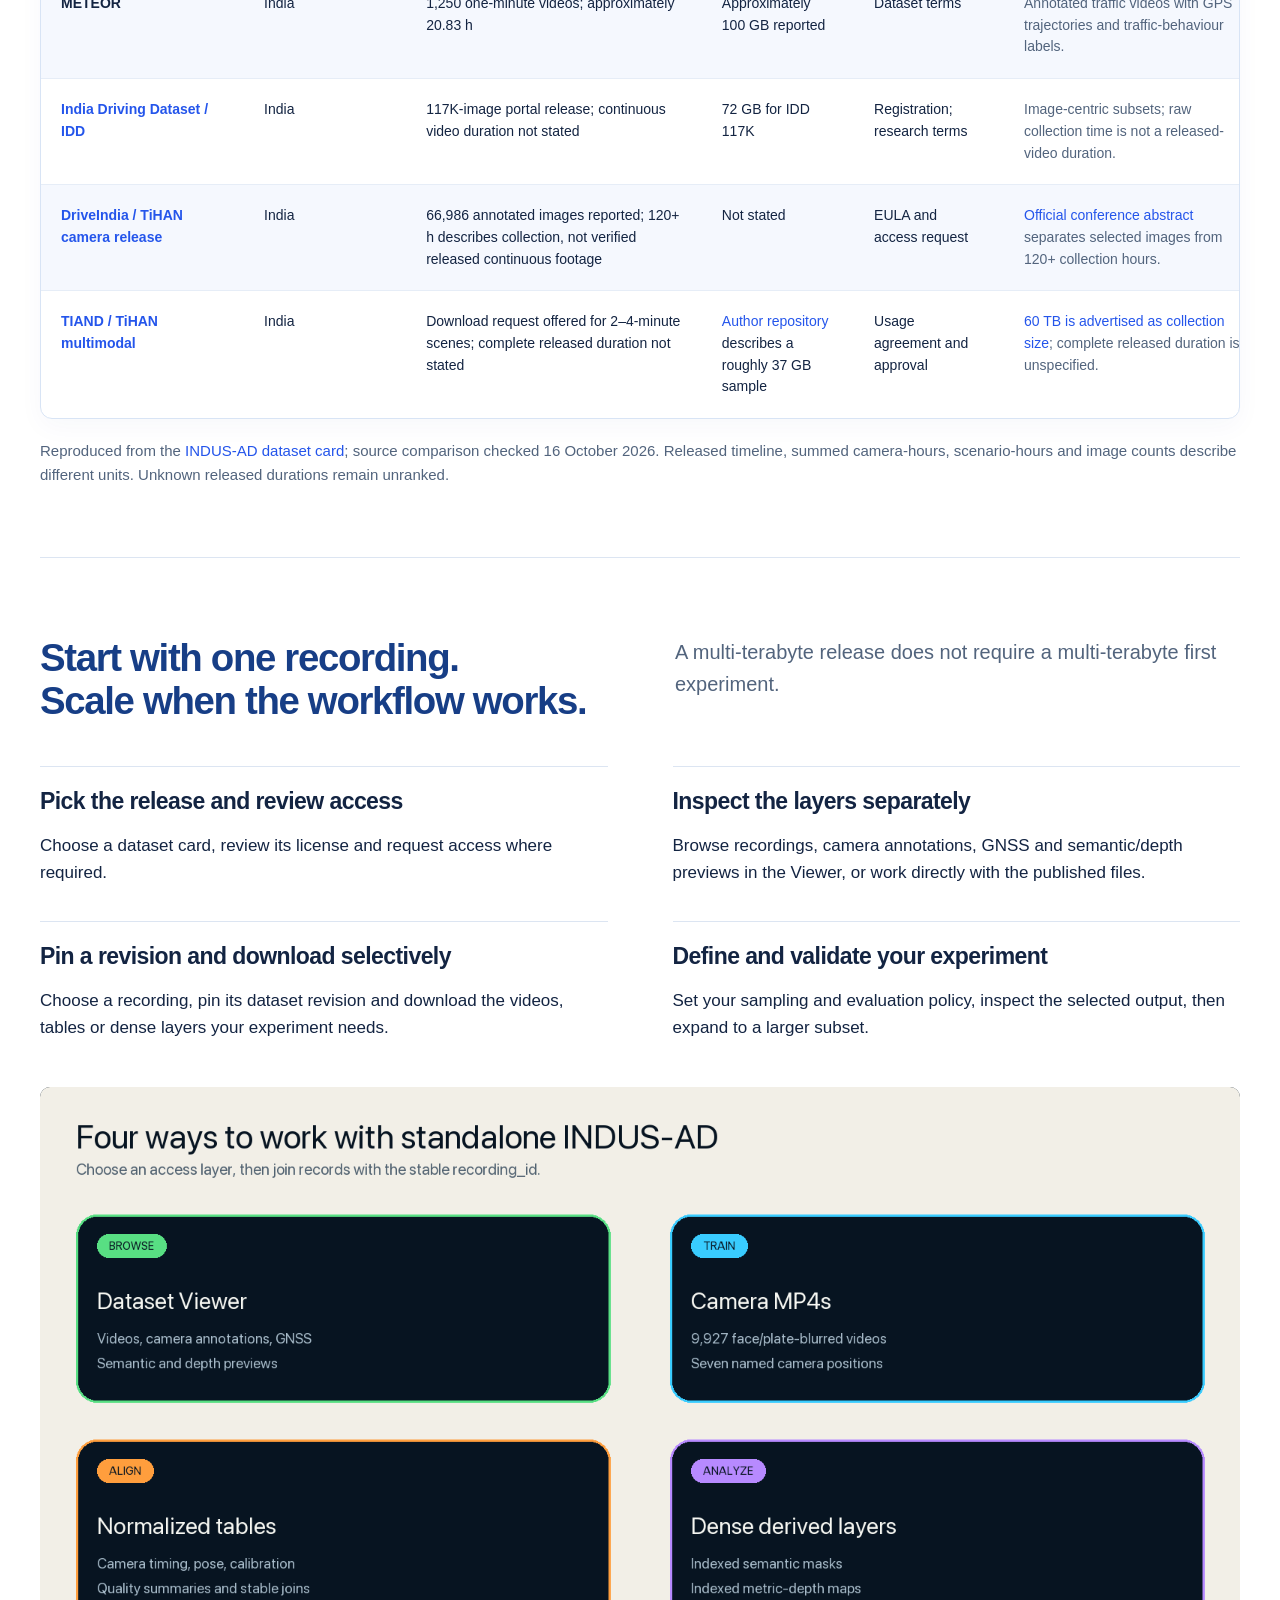
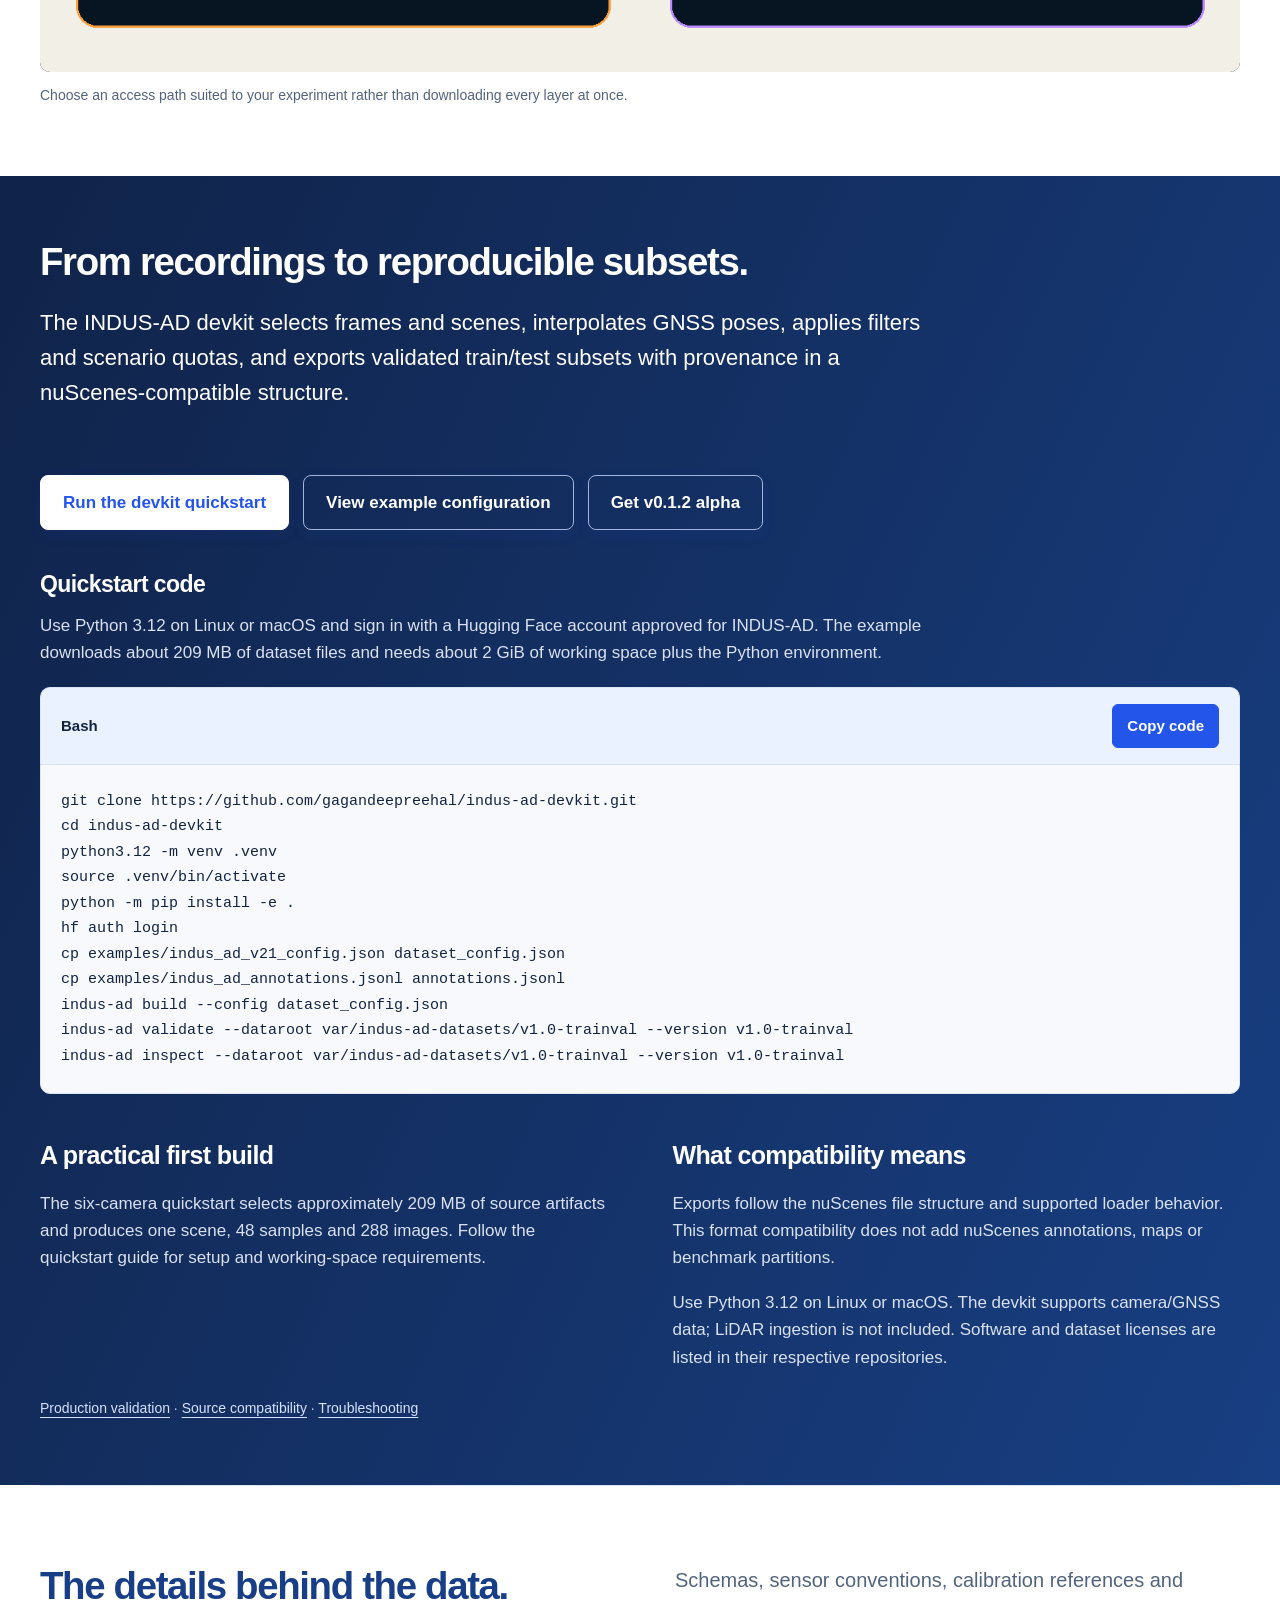
==== commit 8e13e863: "Show chart highlights on the distributions directory" ====
--- a/index.html
+++ b/index.html
@@ -1,5 +1,5 @@
 <!doctype html>
-<html lang="en"><head><meta charset="utf-8"><meta name="viewport" content="width=device-width,initial-scale=1"><meta name="description" content="INDUS-AD brings Indian roads into autonomous-driving research with multi-camera recordings, motion information and sampled scene signals from Bengaluru."><title>INDUS-AD — Indian roads. Real-world complexity.</title><link rel="stylesheet" href="styles.css?v=distributions-spacing-v1"></head>
+<html lang="en"><head><meta charset="utf-8"><meta name="viewport" content="width=device-width,initial-scale=1"><meta name="description" content="INDUS-AD brings Indian roads into autonomous-driving research with multi-camera recordings, motion information and sampled scene signals from Bengaluru."><title>INDUS-AD — Indian roads. Real-world complexity.</title><link rel="stylesheet" href="styles.css?v=distributions-cards-v1"></head>
 <body><a class="skip" href="#main">Skip to content</a><header class="wrap"><a class="brand" href="#" aria-label="INDUS-AD home"><span class="brand-symbol" aria-hidden="true"></span><span class="brand-text"><span class="brand-wordmark" aria-hidden="true"></span></span></a><nav aria-label="Main navigation"><a href="#overview">Overview</a><a href="#datasets">Datasets</a><a href="#devkit">Devkit</a><a href="#resources">Resources</a><a href="#contact">Contact</a></nav></header>
 
 <main id="main">
@@ -16,18 +16,44 @@
 <figure class="wide-media"><a href="assets/driving-conditions.png"><img src="assets/driving-conditions.png" alt="Four recorded road examples showing clear, overcast, wet-road and low-light scenes" loading="lazy" width="1600" height="900"></a><figcaption>Examples of clear, overcast, wet-road and low-light conditions from the publisher’s research collateral.</figcaption></figure></section>
 <section id="data-distributions" class="section wrap distribution-section distribution-directory" aria-labelledby="distribution-heading">
   <div class="section-heading">
-    <h2 id="distribution-heading">Data distributions</h2>
-    <p>Explore how the recordings are distributed by length, traffic, road type, and vehicle motion.</p>
+    <div class="distribution-directory-intro">
+      <h2 id="distribution-heading">Data distributions</h2>
+      <p>Explore the sampled camera annotations and vehicle-motion data from Multicam and Monocam.</p>
+    </div>
+    <a class="button" href="distributions.html">Explore all charts <span aria-hidden="true">→</span></a>
   </div>
   <div class="distribution-grid distribution-grid-three">
-    <a id="distribution-length" class="distribution-card" href="distributions.html#distribution-length"><h3>Recording length</h3><p>Clip lengths and where most driving time comes from.</p></a>
-    <a id="distribution-camera" class="distribution-card" href="distributions.html#distribution-camera"><h3>Camera conditions and traffic</h3><p>Weather, visibility, and traffic density in sampled frames.</p></a>
-    <a id="obstacle-types-and-depth" class="distribution-card" href="distributions.html#obstacle-types-and-depth"><h3>Obstacle types and distance</h3><p>Compare 18 obstacle types and three distance bands.</p></a>
-    <a id="distribution-gnss" class="distribution-card" href="distributions.html#distribution-gnss"><h3>Roads, time and motion</h3><p>Road types, time of day, and how the vehicle moved.</p></a>
-    <a id="multicam-stop-candidates" class="distribution-card" href="distributions.html#multicam-stop-candidates"><h3>Braking and sudden stops</h3><p>Counts of observed braking-to-stop events.</p></a>
-    <a id="monocam-distributions" class="distribution-card" href="distributions.html#monocam-distributions"><h3>Monocam</h3><p>Front-camera traffic density and braking events.</p></a>
+    <a id="distribution-length" class="distribution-card" href="distributions.html#distribution-length">
+      <h3>Recording length</h3>
+      <p class="distribution-card-fact"><strong>61.9 h</strong><span>of driving time from 87 recordings of 10 minutes or more</span></p>
+      <span class="distribution-card-arrow" aria-hidden="true">→</span>
+    </a>
+    <a id="distribution-camera" class="distribution-card" href="distributions.html#distribution-camera">
+      <h3>Camera conditions and traffic</h3>
+      <p class="distribution-card-fact"><strong>70.1%</strong><span>of sampled Multicam frames had obstacles covering at least 8% of the image</span></p>
+      <span class="distribution-card-arrow" aria-hidden="true">→</span>
+    </a>
+    <a id="obstacle-types-and-depth" class="distribution-card" href="distributions.html#obstacle-types-and-depth">
+      <h3>Obstacle types and distance</h3>
+      <p class="distribution-card-fact"><strong>18 types</strong><span>of obstacles, from motorcycles and riders to barriers and bins</span></p>
+      <span class="distribution-card-arrow" aria-hidden="true">→</span>
+    </a>
+    <a id="distribution-gnss" class="distribution-card" href="distributions.html#distribution-gnss">
+      <h3>Roads, time and motion</h3>
+      <p class="distribution-card-fact"><strong>31,464</strong><span>GNSS windows summarised by road type, time of day, and motion</span></p>
+      <span class="distribution-card-arrow" aria-hidden="true">→</span>
+    </a>
+    <a id="multicam-stop-candidates" class="distribution-card" href="distributions.html#multicam-stop-candidates">
+      <h3>Braking and sudden stops</h3>
+      <p class="distribution-card-fact"><strong>101</strong><span>sudden-stop candidates in the Multicam recordings</span></p>
+      <span class="distribution-card-arrow" aria-hidden="true">→</span>
+    </a>
+    <a id="monocam-distributions" class="distribution-card" href="distributions.html#monocam-distributions">
+      <h3>Monocam</h3>
+      <p class="distribution-card-fact"><strong>10,608</strong><span>front-camera frames sampled across 96 recordings</span></p>
+      <span class="distribution-card-arrow" aria-hidden="true">→</span>
+    </a>
   </div>
-  <a class="distribution-download" href="distributions.html">View all distributions</a>
 </section>
 <section id="data-schema" class="section wrap"><div class="section-heading"><h2>What data is included?</h2><p>A field guide to the main INDUS-AD release, from camera frames to vehicle motion and scene annotations.</p></div>
 <div class="comparison-scroll" role="region" aria-label="INDUS-AD data fields" tabindex="0"><table><caption>Published data and example schema fields</caption><thead><tr><th scope="col">Data</th><th scope="col">What you get</th><th scope="col">Example fields</th></tr></thead><tbody>
--- a/styles.css
+++ b/styles.css
@@ -139,7 +139,6 @@
 .distribution-directory .distribution-grid > a > h3 { font-size: clamp(1.05rem, 1.65vw, 1.25rem); line-height: 1.3; }
 .distribution-directory .distribution-grid > a > p { margin: 6px 0 0; color: var(--muted); font-size: .92rem; line-height: 1.45; }
 .distribution-directory .distribution-grid-three .distribution-card:last-child { grid-column: auto; }
-.distribution-directory > .distribution-download { margin-top: 10px; }
 .distribution-page { padding-block: clamp(30px, 6vw, 72px); }
 .distribution-page .distribution-page-intro h1 { margin: 10px 0; font-size: clamp(2.4rem, 6vw, 4.4rem); }
 .distribution-page .distribution-page-intro p { color: var(--muted); }
@@ -155,3 +154,66 @@
 .distribution-page .distribution-grid > .distribution-card { display: flex; flex-direction: column; }
 .distribution-page .distribution-grid > .distribution-card > .distribution-download { margin-top: auto; padding-top: 4px; }
 .distribution-page #multicam-stop-candidates { margin-top: var(--distribution-gap); }
+
+.distribution-directory .section-heading { display: flex; justify-content: space-between; align-items: end; flex-wrap: wrap; gap: 14px 24px; }
+.distribution-directory .section-heading > .button { display: inline-flex; align-items: center; min-height: 44px; gap: 12px; }
+.distribution-directory-intro p { margin: 8px 0 0; color: var(--muted); font-size: 1.08rem; max-width: 54ch; }
+.distribution-directory .distribution-grid > a {
+  position: relative;
+  display: flex;
+  flex-direction: column;
+  gap: 9px;
+  background: #f7faff;
+  border-color: #d8e5f7;
+  transition: border-color .16s ease, background .16s ease, box-shadow .16s ease;
+}
+.distribution-directory .distribution-grid > a:hover,
+.distribution-directory .distribution-grid > a:focus-visible {
+  background: #fff;
+  border-color: #647fb9;
+  box-shadow: 0 6px 20px #244e8512;
+}
+.distribution-directory .distribution-grid > a > h3 { padding-right: 2.25rem; }
+.distribution-directory .distribution-grid > a > .distribution-card-fact {
+  display: flex;
+  flex-direction: column;
+  gap: 4px;
+  margin: 0;
+  font-size: .91rem;
+  line-height: 1.4;
+}
+.distribution-card-fact strong { color: #1745a0; font-size: clamp(1.6rem, 3vw, 2.1rem); line-height: 1.12; letter-spacing: -.035em; font-variant-numeric: tabular-nums; }
+.distribution-card-arrow {
+  position: absolute;
+  top: var(--distribution-padding);
+  right: var(--distribution-padding);
+  display: grid;
+  width: 1.8rem;
+  height: 1.8rem;
+  place-items: center;
+  border: 1px solid #cddcf3;
+  border-radius: 50%;
+  background: #fff;
+  color: #1745a0;
+}
+.distribution-directory .distribution-grid > a:hover .distribution-card-arrow,
+.distribution-directory .distribution-grid > a:focus-visible .distribution-card-arrow { background: #1745a0; color: #fff; }
+.distribution-directory a:focus-visible, .distribution-page .contents a:focus-visible { outline: 2px solid #1745a0; outline-offset: 3px; }
+.distribution-page .contents { gap: 8px; }
+.distribution-page .contents a {
+  display: inline-flex;
+  min-height: 44px;
+  align-items: center;
+  padding: 6px 12px;
+  border: 1px solid #d6e2f5;
+  border-radius: 8px;
+  background: #f7faff;
+  color: #1745a0;
+  font-size: .88rem;
+  font-weight: 700;
+  text-decoration: none;
+}
+.distribution-page .contents a:hover, .distribution-page .contents a:focus-visible { background: #eaf1ff; }
+@media (prefers-reduced-motion: reduce) {
+  .distribution-directory .distribution-grid > a { transition: none; }
+}
